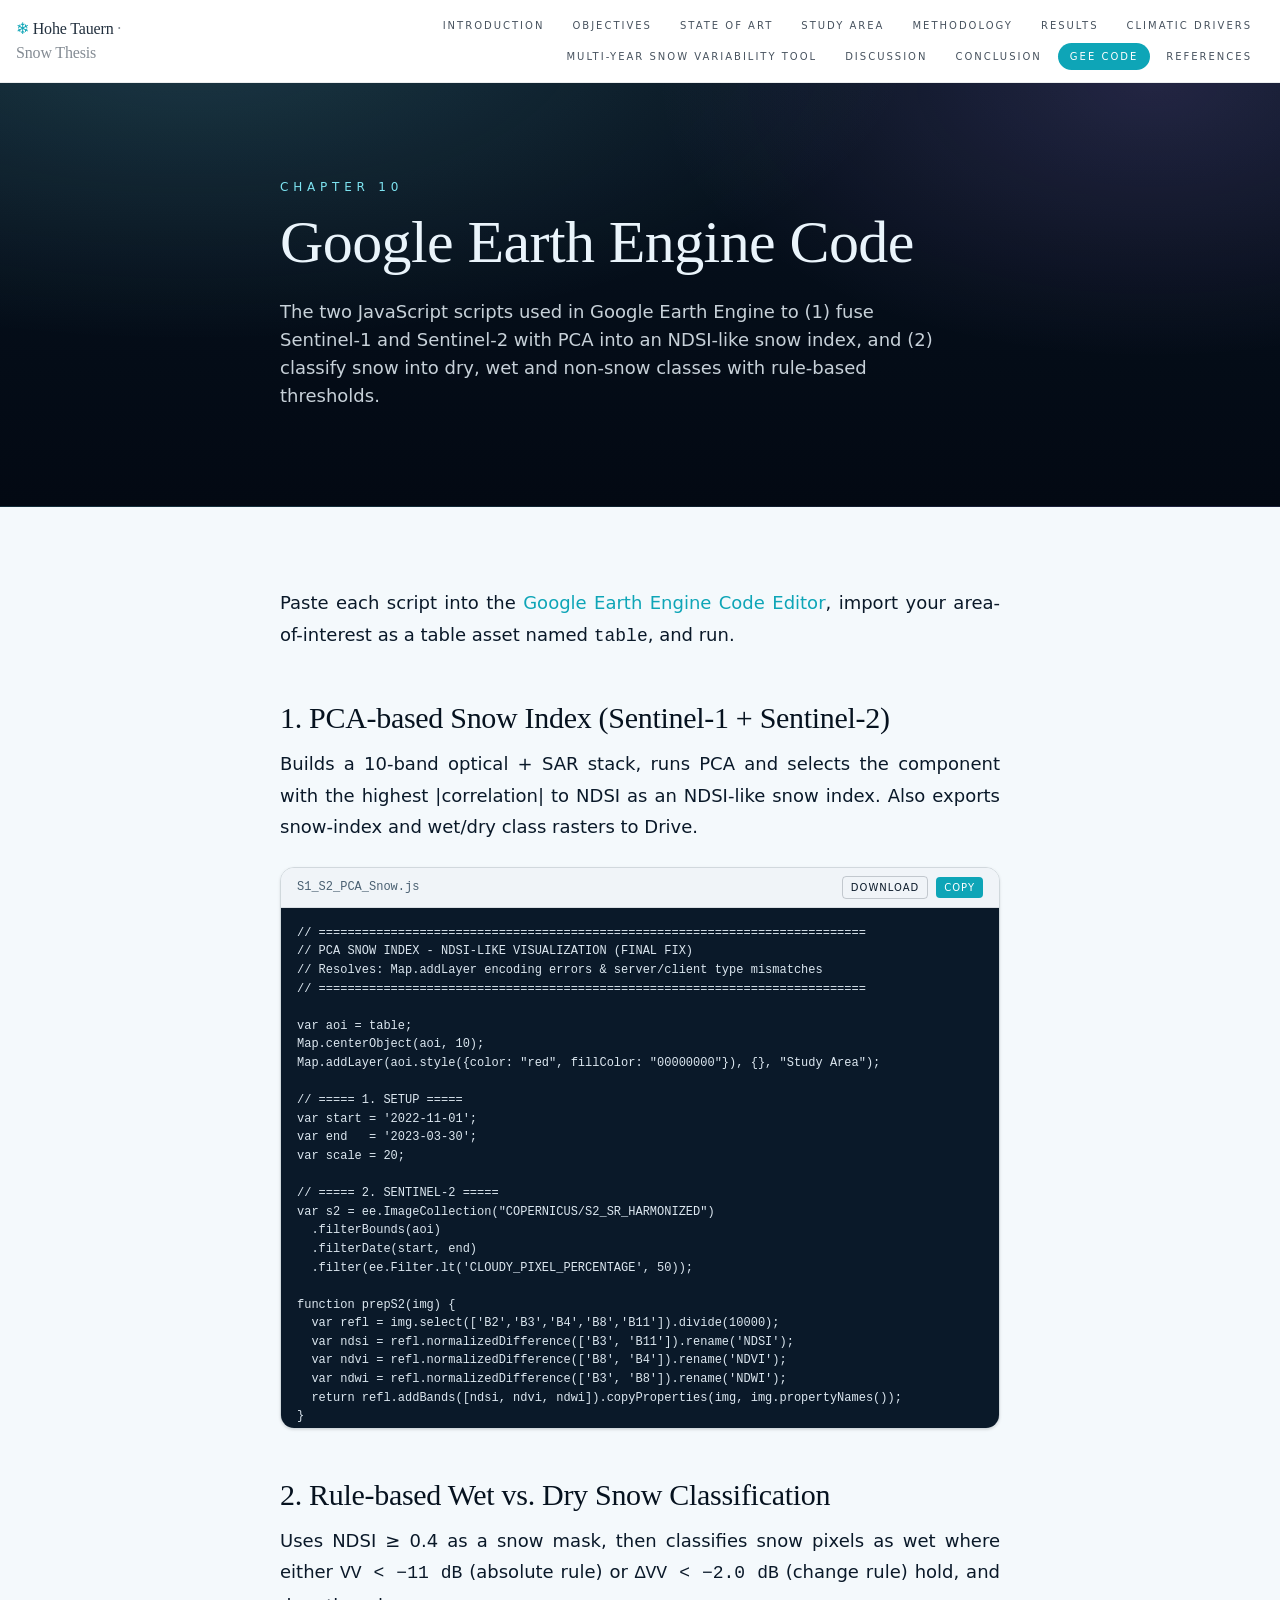
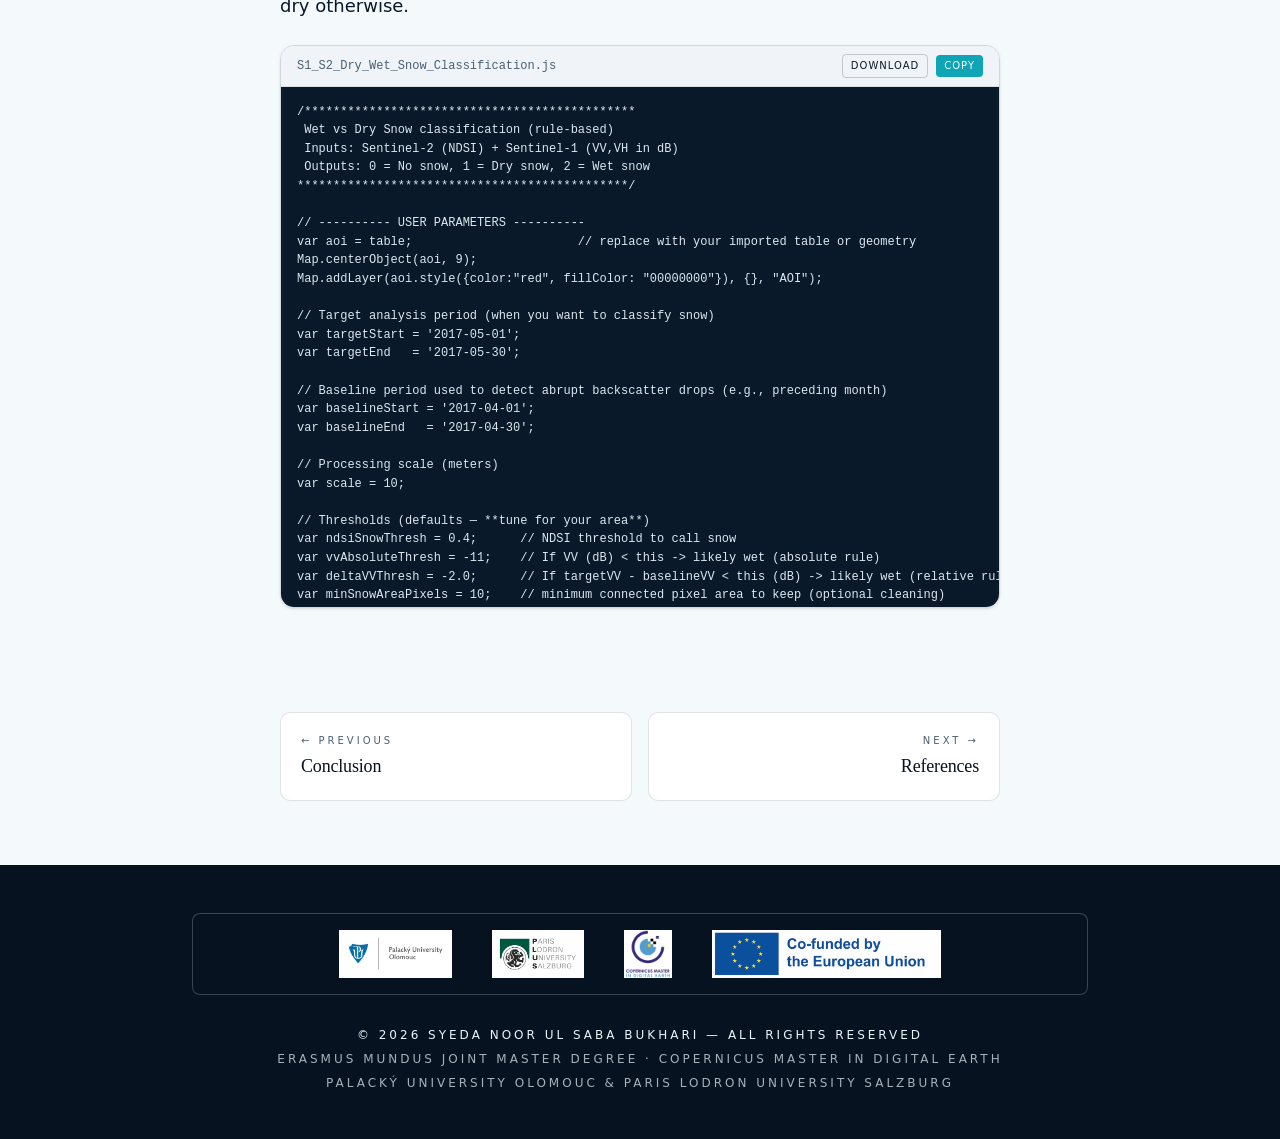
==== gee-code.html @ 17b0a9b4 "Add files via upload" ====
<!DOCTYPE html>
<html lang="en" data-tsd-source="/src/routes/__root.tsx:109:5"><head data-tsd-source="/src/routes/__root.tsx:110:7"><meta charset="utf-8"><meta name="viewport" content="width=device-width, initial-scale=1"><title>GEE Code — Hohe Tauern Snow Thesis</title><meta name="author" content="Syeda Noor ul Saba Bukhari"><meta property="og:type" content="website"><meta name="twitter:card" content="summary_large_image"><meta name="twitter:site" content="@Lovable"><meta name="description" content="Google Earth Engine JavaScript source code: PCA snow index and rule-based wet/dry snow classification."><meta property="og:title" content="GEE Code — Hohe Tauern Snow Thesis"><meta property="og:description" content="Reproducible GEE scripts for multi-sensor snow analysis."><link rel="icon" href="pics/favicon.ico" type="image/x-icon"><link rel="preconnect" href="https://fonts.googleapis.com"><link rel="preconnect" href="https://fonts.gstatic.com" crossorigin="anonymous"><link rel="stylesheet" href="css/styles.css"></head><body data-tsd-source="/src/routes/__root.tsx:113:7"><div aria-hidden="true" style="position:fixed;top:0;left:0;height:3px;width:0%;background:linear-gradient(90deg, var(--color-thesis-accent-glow), var(--color-thesis-accent), var(--color-thesis-aurora));z-index:60;box-shadow:0 0 12px rgba(125,227,240,0.6);transition:width 80ms linear" data-tsd-source="/src/components/thesis/shared.tsx:43:5"></div><nav class="sticky top-0 z-40 border-b backdrop-blur-md" style="background-color:rgba(255,255,255,0.88);border-color:rgba(11,29,42,0.08);color:var(--color-thesis-ink)" data-tsd-source="/src/components/thesis/shared.tsx:123:5"><div class="mx-auto flex max-w-7xl items-center justify-between gap-4 px-4 py-3" data-tsd-source="/src/components/thesis/shared.tsx:131:7"><a data-tsd-source="/src/components/thesis/shared.tsx:132:9" href="index.html" class="font-display text-base tracking-tight"><span style="color:var(--color-thesis-accent)" data-tsd-source="/src/components/thesis/shared.tsx:133:11">❄</span> <span class="opacity-90" data-tsd-source="/src/components/thesis/shared.tsx:134:11">Hohe Tauern</span><span class="opacity-50" data-tsd-source="/src/components/thesis/shared.tsx:135:11"> · Snow Thesis</span></a><div class="hidden flex-wrap justify-end gap-1 lg:flex" data-tsd-source="/src/components/thesis/shared.tsx:137:9"><a data-tsd-source="/src/components/thesis/shared.tsx:139:13" href="introduction.html" style="opacity:0.75" class="rounded-full px-3 py-1.5 text-[10px] uppercase tracking-[0.2em] transition-opacity hover:opacity-100">Introduction</a><a data-tsd-source="/src/components/thesis/shared.tsx:139:13" href="objectives.html" style="opacity:0.75" class="rounded-full px-3 py-1.5 text-[10px] uppercase tracking-[0.2em] transition-opacity hover:opacity-100">Objectives</a><a data-tsd-source="/src/components/thesis/shared.tsx:139:13" href="state-of-art.html" style="opacity:0.75" class="rounded-full px-3 py-1.5 text-[10px] uppercase tracking-[0.2em] transition-opacity hover:opacity-100">State of Art</a><a data-tsd-source="/src/components/thesis/shared.tsx:139:13" href="study-area.html" style="opacity:0.75" class="rounded-full px-3 py-1.5 text-[10px] uppercase tracking-[0.2em] transition-opacity hover:opacity-100">Study Area</a><a data-tsd-source="/src/components/thesis/shared.tsx:139:13" href="methodology.html" style="opacity:0.75" class="rounded-full px-3 py-1.5 text-[10px] uppercase tracking-[0.2em] transition-opacity hover:opacity-100">Methodology</a><a data-tsd-source="/src/components/thesis/shared.tsx:139:13" href="results.html" style="opacity:0.75" class="rounded-full px-3 py-1.5 text-[10px] uppercase tracking-[0.2em] transition-opacity hover:opacity-100">Results</a><a data-tsd-source="/src/components/thesis/shared.tsx:139:13" href="climate-drivers.html" style="opacity:0.75" class="rounded-full px-3 py-1.5 text-[10px] uppercase tracking-[0.2em] transition-opacity hover:opacity-100">Climatic Drivers</a><a data-tsd-source="/src/components/thesis/shared.tsx:139:13" href="year-compare.html" style="opacity:0.75" class="rounded-full px-3 py-1.5 text-[10px] uppercase tracking-[0.2em] transition-opacity hover:opacity-100">Multi-Year Snow Variability Tool</a><a data-tsd-source="/src/components/thesis/shared.tsx:139:13" href="discussion.html" style="opacity:0.75" class="rounded-full px-3 py-1.5 text-[10px] uppercase tracking-[0.2em] transition-opacity hover:opacity-100">Discussion</a><a data-tsd-source="/src/components/thesis/shared.tsx:139:13" href="conclusion.html" style="opacity:0.75" class="rounded-full px-3 py-1.5 text-[10px] uppercase tracking-[0.2em] transition-opacity hover:opacity-100">Conclusion</a><a data-tsd-source="/src/components/thesis/shared.tsx:139:13" style="opacity:1;background-color:var(--color-thesis-accent);color:#fff" href="gee-code.html" class="rounded-full px-3 py-1.5 text-[10px] uppercase tracking-[0.2em] transition-opacity hover:opacity-100" data-status="active" aria-current="page">GEE Code</a><a data-tsd-source="/src/components/thesis/shared.tsx:139:13" href="references.html" style="opacity:0.75" class="rounded-full px-3 py-1.5 text-[10px] uppercase tracking-[0.2em] transition-opacity hover:opacity-100">References</a></div><details class="relative lg:hidden" data-tsd-source="/src/components/thesis/shared.tsx:156:9"><summary class="cursor-pointer list-none rounded-md border px-3 py-1.5 text-[10px] uppercase tracking-[0.2em]" style="border-color:currentColor" data-tsd-source="/src/components/thesis/shared.tsx:157:11">Menu</summary><div class="absolute right-0 top-full z-50 mt-2 flex w-56 flex-col rounded-md border bg-white p-2 shadow-xl" style="color:var(--color-thesis-ink);border-color:rgba(11,29,42,0.1)" data-tsd-source="/src/components/thesis/shared.tsx:160:11"><a data-tsd-source="/src/components/thesis/shared.tsx:165:15" href="introduction.html" class="rounded px-3 py-1.5 text-xs uppercase tracking-[0.2em] hover:bg-slate-100">Introduction</a><a data-tsd-source="/src/components/thesis/shared.tsx:165:15" href="objectives.html" class="rounded px-3 py-1.5 text-xs uppercase tracking-[0.2em] hover:bg-slate-100">Objectives</a><a data-tsd-source="/src/components/thesis/shared.tsx:165:15" href="state-of-art.html" class="rounded px-3 py-1.5 text-xs uppercase tracking-[0.2em] hover:bg-slate-100">State of Art</a><a data-tsd-source="/src/components/thesis/shared.tsx:165:15" href="study-area.html" class="rounded px-3 py-1.5 text-xs uppercase tracking-[0.2em] hover:bg-slate-100">Study Area</a><a data-tsd-source="/src/components/thesis/shared.tsx:165:15" href="methodology.html" class="rounded px-3 py-1.5 text-xs uppercase tracking-[0.2em] hover:bg-slate-100">Methodology</a><a data-tsd-source="/src/components/thesis/shared.tsx:165:15" href="results.html" class="rounded px-3 py-1.5 text-xs uppercase tracking-[0.2em] hover:bg-slate-100">Results</a><a data-tsd-source="/src/components/thesis/shared.tsx:165:15" href="climate-drivers.html" class="rounded px-3 py-1.5 text-xs uppercase tracking-[0.2em] hover:bg-slate-100">Climatic Drivers</a><a data-tsd-source="/src/components/thesis/shared.tsx:165:15" href="year-compare.html" class="rounded px-3 py-1.5 text-xs uppercase tracking-[0.2em] hover:bg-slate-100">Multi-Year Snow Variability Tool</a><a data-tsd-source="/src/components/thesis/shared.tsx:165:15" href="discussion.html" class="rounded px-3 py-1.5 text-xs uppercase tracking-[0.2em] hover:bg-slate-100">Discussion</a><a data-tsd-source="/src/components/thesis/shared.tsx:165:15" href="conclusion.html" class="rounded px-3 py-1.5 text-xs uppercase tracking-[0.2em] hover:bg-slate-100">Conclusion</a><a data-tsd-source="/src/components/thesis/shared.tsx:165:15" class="rounded px-3 py-1.5 text-xs uppercase tracking-[0.2em] hover:bg-slate-100 active" href="gee-code.html" data-status="active" aria-current="page">GEE Code</a><a data-tsd-source="/src/components/thesis/shared.tsx:165:15" href="references.html" class="rounded px-3 py-1.5 text-xs uppercase tracking-[0.2em] hover:bg-slate-100">References</a></div></details></div></nav><!--$--><div style="background-color:var(--color-thesis-light);color:var(--color-thesis-ink)" data-tsd-source="/src/components/thesis/shared.tsx:188:5"><header class="thesis-aurora border-b" style="border-color:rgba(11,29,42,0.08);color:var(--color-thesis-ice)" data-tsd-source="/src/components/thesis/shared.tsx:189:7"><div aria-hidden="true" class="thesis-snow" data-tsd-source="/src/components/thesis/shared.tsx:99:5"><span class="thesis-snow-flake" style="left:0%;animation-delay:0s;animation-duration:9s;font-size:8px;opacity:0.35" data-tsd-source="/src/components/thesis/shared.tsx:101:9">❄</span><span class="thesis-snow-flake" style="left:4.17%;animation-delay:-1.6s;animation-duration:10s;font-size:11px;opacity:0.5" data-tsd-source="/src/components/thesis/shared.tsx:101:9">❄</span><span class="thesis-snow-flake" style="left:8.34%;animation-delay:-3.2s;animation-duration:11s;font-size:14px;opacity:0.6499999999999999" data-tsd-source="/src/components/thesis/shared.tsx:101:9">❄</span><span class="thesis-snow-flake" style="left:12.51%;animation-delay:-4.800000000000001s;animation-duration:12s;font-size:17px;opacity:0.7999999999999999" data-tsd-source="/src/components/thesis/shared.tsx:101:9">❄</span><span class="thesis-snow-flake" style="left:16.68%;animation-delay:-6.4s;animation-duration:13s;font-size:20px;opacity:0.35" data-tsd-source="/src/components/thesis/shared.tsx:101:9">❄</span><span class="thesis-snow-flake" style="left:20.85%;animation-delay:-8s;animation-duration:14s;font-size:8px;opacity:0.5" data-tsd-source="/src/components/thesis/shared.tsx:101:9">❄</span><span class="thesis-snow-flake" style="left:25.02%;animation-delay:-9.600000000000001s;animation-duration:9s;font-size:11px;opacity:0.6499999999999999" data-tsd-source="/src/components/thesis/shared.tsx:101:9">❄</span><span class="thesis-snow-flake" style="left:29.189999999999998%;animation-delay:-11.200000000000001s;animation-duration:10s;font-size:14px;opacity:0.7999999999999999" data-tsd-source="/src/components/thesis/shared.tsx:101:9">❄</span><span class="thesis-snow-flake" style="left:33.36%;animation-delay:0s;animation-duration:11s;font-size:17px;opacity:0.35" data-tsd-source="/src/components/thesis/shared.tsx:101:9">❄</span><span class="thesis-snow-flake" style="left:37.53%;animation-delay:-1.6s;animation-duration:12s;font-size:20px;opacity:0.5" data-tsd-source="/src/components/thesis/shared.tsx:101:9">❄</span><span class="thesis-snow-flake" style="left:41.7%;animation-delay:-3.2s;animation-duration:13s;font-size:8px;opacity:0.6499999999999999" data-tsd-source="/src/components/thesis/shared.tsx:101:9">❄</span><span class="thesis-snow-flake" style="left:45.87%;animation-delay:-4.800000000000001s;animation-duration:14s;font-size:11px;opacity:0.7999999999999999" data-tsd-source="/src/components/thesis/shared.tsx:101:9">❄</span><span class="thesis-snow-flake" style="left:50.04%;animation-delay:-6.4s;animation-duration:9s;font-size:14px;opacity:0.35" data-tsd-source="/src/components/thesis/shared.tsx:101:9">❄</span><span class="thesis-snow-flake" style="left:54.21%;animation-delay:-8s;animation-duration:10s;font-size:17px;opacity:0.5" data-tsd-source="/src/components/thesis/shared.tsx:101:9">❄</span><span class="thesis-snow-flake" style="left:58.379999999999995%;animation-delay:-9.600000000000001s;animation-duration:11s;font-size:20px;opacity:0.6499999999999999" data-tsd-source="/src/components/thesis/shared.tsx:101:9">❄</span><span class="thesis-snow-flake" style="left:62.55%;animation-delay:-11.200000000000001s;animation-duration:12s;font-size:8px;opacity:0.7999999999999999" data-tsd-source="/src/components/thesis/shared.tsx:101:9">❄</span><span class="thesis-snow-flake" style="left:66.72%;animation-delay:0s;animation-duration:13s;font-size:11px;opacity:0.35" data-tsd-source="/src/components/thesis/shared.tsx:101:9">❄</span><span class="thesis-snow-flake" style="left:70.89%;animation-delay:-1.6s;animation-duration:14s;font-size:14px;opacity:0.5" data-tsd-source="/src/components/thesis/shared.tsx:101:9">❄</span><span class="thesis-snow-flake" style="left:75.06%;animation-delay:-3.2s;animation-duration:9s;font-size:17px;opacity:0.6499999999999999" data-tsd-source="/src/components/thesis/shared.tsx:101:9">❄</span><span class="thesis-snow-flake" style="left:79.23%;animation-delay:-4.800000000000001s;animation-duration:10s;font-size:20px;opacity:0.7999999999999999" data-tsd-source="/src/components/thesis/shared.tsx:101:9">❄</span><span class="thesis-snow-flake" style="left:83.4%;animation-delay:-6.4s;animation-duration:11s;font-size:8px;opacity:0.35" data-tsd-source="/src/components/thesis/shared.tsx:101:9">❄</span><span class="thesis-snow-flake" style="left:87.57%;animation-delay:-8s;animation-duration:12s;font-size:11px;opacity:0.5" data-tsd-source="/src/components/thesis/shared.tsx:101:9">❄</span><span class="thesis-snow-flake" style="left:91.74%;animation-delay:-9.600000000000001s;animation-duration:13s;font-size:14px;opacity:0.6499999999999999" data-tsd-source="/src/components/thesis/shared.tsx:101:9">❄</span><span class="thesis-snow-flake" style="left:95.91%;animation-delay:-11.200000000000001s;animation-duration:14s;font-size:17px;opacity:0.7999999999999999" data-tsd-source="/src/components/thesis/shared.tsx:101:9">❄</span></div><div class="mx-auto max-w-3xl px-6 py-16 md:py-24" data-tsd-source="/src/components/thesis/shared.tsx:194:9"><p class="text-xs uppercase tracking-[0.4em]" style="color:var(--color-thesis-accent-glow)" data-tsd-source="/src/components/thesis/shared.tsx:196:13">Chapter <!-- -->10</p><h1 class="font-display mt-4 text-4xl leading-[1.05] md:text-6xl" data-tsd-source="/src/components/thesis/shared.tsx:204:11">Google Earth Engine Code</h1><p class="mt-6 max-w-2xl text-base opacity-85 md:text-lg" data-tsd-source="/src/components/thesis/shared.tsx:206:13">The two JavaScript scripts used in Google Earth Engine to (1) fuse Sentinel-1 and Sentinel-2 with PCA into an NDSI-like snow index, and (2) classify snow into dry, wet and non-snow classes with rule-based thresholds.</p></div></header><article class="mx-auto max-w-3xl px-6 py-16 md:py-20" data-tsd-source="/src/components/thesis/shared.tsx:210:7"><div class="thesis-prose space-y-5 text-base leading-[1.75] md:text-lg" data-tsd-source="/src/components/thesis/shared.tsx:211:9"><p data-tsd-source="/src/routes/gee-code.tsx:70:7">Paste each script into the<!-- --> <a href="https://code.earthengine.google.com/" target="_blank" rel="noreferrer" style="color:var(--color-thesis-accent)" data-tsd-source="/src/routes/gee-code.tsx:72:9">Google Earth Engine Code Editor</a>, import your area-of-interest as a table asset named <code data-tsd-source="/src/routes/gee-code.tsx:75:63">table</code>, and run.</p><h2 class="font-display mt-12 mb-3 text-2xl md:text-3xl" style="color:var(--color-thesis-bg)" data-tsd-source="/src/components/thesis/shared.tsx:221:5">1. PCA-based Snow Index (Sentinel-1 + Sentinel-2)</h2><p data-tsd-source="/src/routes/gee-code.tsx:79:7">Builds a 10-band optical + SAR stack, runs PCA and selects the component with the highest |correlation| to NDSI as an NDSI-like snow index. Also exports snow-index and wet/dry class rasters to Drive.</p><div class="my-6 overflow-hidden rounded-xl border shadow-sm" style="border-color:rgba(11,29,42,0.15)" data-tsd-source="/src/routes/gee-code.tsx:29:5"><div class="flex items-center justify-between border-b px-4 py-2 text-xs" style="border-color:rgba(11,29,42,0.1);background-color:#f0f4f8" data-tsd-source="/src/routes/gee-code.tsx:30:7"><span class="font-mono" style="color:var(--color-thesis-muted)" data-tsd-source="/src/routes/gee-code.tsx:34:9">S1_S2_PCA_Snow.js</span><div class="flex items-center gap-2" data-tsd-source="/src/routes/gee-code.tsx:35:9"><a href="data:text/javascript;charset=utf-8,%2F%2F%20%3D%3D%3D%3D%3D%3D%3D%3D%3D%3D%3D%3D%3D%3D%3D%3D%3D%3D%3D%3D%3D%3D%3D%3D%3D%3D%3D%3D%3D%3D%3D%3D%3D%3D%3D%3D%3D%3D%3D%3D%3D%3D%3D%3D%3D%3D%3D%3D%3D%3D%3D%3D%3D%3D%3D%3D%3D%3D%3D%3D%3D%3D%3D%3D%3D%3D%3D%3D%3D%3D%3D%3D%3D%3D%3D%3D%0D%0A%2F%2F%20PCA%20SNOW%20INDEX%20-%20NDSI-LIKE%20VISUALIZATION%20(FINAL%20FIX)%0D%0A%2F%2F%20Resolves%3A%20Map.addLayer%20encoding%20errors%20%26%20server%2Fclient%20type%20mismatches%0D%0A%2F%2F%20%3D%3D%3D%3D%3D%3D%3D%3D%3D%3D%3D%3D%3D%3D%3D%3D%3D%3D%3D%3D%3D%3D%3D%3D%3D%3D%3D%3D%3D%3D%3D%3D%3D%3D%3D%3D%3D%3D%3D%3D%3D%3D%3D%3D%3D%3D%3D%3D%3D%3D%3D%3D%3D%3D%3D%3D%3D%3D%3D%3D%3D%3D%3D%3D%3D%3D%3D%3D%3D%3D%3D%3D%3D%3D%3D%3D%0D%0A%0D%0Avar%20aoi%20%3D%20table%3B%0D%0AMap.centerObject(aoi%2C%2010)%3B%0D%0AMap.addLayer(aoi.style(%7Bcolor%3A%20%22red%22%2C%20fillColor%3A%20%2200000000%22%7D)%2C%20%7B%7D%2C%20%22Study%20Area%22)%3B%0D%0A%0D%0A%2F%2F%20%3D%3D%3D%3D%3D%201.%20SETUP%20%3D%3D%3D%3D%3D%0D%0Avar%20start%20%3D%20'2022-11-01'%3B%0D%0Avar%20end%20%20%20%3D%20'2023-03-30'%3B%0D%0Avar%20scale%20%3D%2020%3B%0D%0A%0D%0A%2F%2F%20%3D%3D%3D%3D%3D%202.%20SENTINEL-2%20%3D%3D%3D%3D%3D%0D%0Avar%20s2%20%3D%20ee.ImageCollection(%22COPERNICUS%2FS2_SR_HARMONIZED%22)%0D%0A%20%20.filterBounds(aoi)%0D%0A%20%20.filterDate(start%2C%20end)%0D%0A%20%20.filter(ee.Filter.lt('CLOUDY_PIXEL_PERCENTAGE'%2C%2050))%3B%0D%0A%0D%0Afunction%20prepS2(img)%20%7B%0D%0A%20%20var%20refl%20%3D%20img.select(%5B'B2'%2C'B3'%2C'B4'%2C'B8'%2C'B11'%5D).divide(10000)%3B%0D%0A%20%20var%20ndsi%20%3D%20refl.normalizedDifference(%5B'B3'%2C%20'B11'%5D).rename('NDSI')%3B%0D%0A%20%20var%20ndvi%20%3D%20refl.normalizedDifference(%5B'B8'%2C%20'B4'%5D).rename('NDVI')%3B%0D%0A%20%20var%20ndwi%20%3D%20refl.normalizedDifference(%5B'B3'%2C%20'B8'%5D).rename('NDWI')%3B%0D%0A%20%20return%20refl.addBands(%5Bndsi%2C%20ndvi%2C%20ndwi%5D).copyProperties(img%2C%20img.propertyNames())%3B%0D%0A%7D%0D%0A%0D%0Avar%20s2_prep%20%3D%20s2.map(prepS2)%3B%0D%0Avar%20s2_comp%20%3D%20s2_prep.mean().clip(aoi)%3B%0D%0AMap.addLayer(s2_comp.select(%5B'B4'%2C%20'B3'%2C%20'B2'%5D)%2C%20%7Bmin%3A0%2C%20max%3A0.3%7D%2C%20%22Sentinel-2%20RGB%22)%3B%0D%0A%0D%0A%2F%2F%20%3D%3D%3D%3D%3D%203.%20SENTINEL-1%20%3D%3D%3D%3D%3D%0D%0Avar%20s1%20%3D%20ee.ImageCollection('COPERNICUS%2FS1_GRD')%0D%0A%20%20.filterBounds(aoi)%0D%0A%20%20.filterDate(start%2C%20end)%0D%0A%20%20.filter(ee.Filter.eq('instrumentMode'%2C%20'IW'))%0D%0A%20%20.select(%5B'VV'%2C'VH'%5D)%3B%0D%0A%0D%0Afunction%20toDB_safe(img)%20%7B%0D%0A%20%20var%20vv%20%3D%20img.select('VV').where(img.select('VV').lte(0)%2C%201e-6)%3B%0D%0A%20%20var%20vh%20%3D%20img.select('VH').where(img.select('VH').lte(0)%2C%201e-6)%3B%0D%0A%20%20return%20ee.Image(%5B%0D%0A%20%20%20%20vv.log10().multiply(10).rename('VV_dB')%2C%0D%0A%20%20%20%20vh.log10().multiply(10).rename('VH_dB')%0D%0A%20%20%5D).copyProperties(img%2C%20img.propertyNames())%3B%0D%0A%7D%0D%0A%0D%0Avar%20s1_db%20%3D%20s1.map(toDB_safe)%3B%0D%0Avar%20s1_comp%20%3D%20s1_db.mean().clip(aoi)%3B%0D%0A%0D%0A%2F%2F%20%3D%3D%3D%3D%3D%204.%20STACK%20BANDS%20%3D%3D%3D%3D%3D%0D%0Avar%20stack%20%3D%20s2_comp.select(%5B'B2'%2C'B3'%2C'B4'%2C'B8'%2C'B11'%2C'NDSI'%2C'NDVI'%2C'NDWI'%5D)%0D%0A%20%20.addBands(s1_comp.select(%5B'VV_dB'%2C'VH_dB'%5D))%0D%0A%20%20.clip(aoi)%3B%0D%0A%0D%0Avar%20nBands%20%3D%20stack.bandNames().length()%3B%0D%0A%0D%0A%2F%2F%20%3D%3D%3D%3D%3D%205.%20PCA%20FUNCTION%20(OFFICIAL%20GEE%20PATTERN)%20%3D%3D%3D%3D%3D%0D%0Afunction%20getPrincipalComponents(image%2C%20scale%2C%20region)%20%7B%0D%0A%20%20var%20bandNames%20%3D%20image.bandNames()%3B%0D%0A%20%20%0D%0A%20%20var%20means%20%3D%20image.reduceRegion(%7B%0D%0A%20%20%20%20reducer%3A%20ee.Reducer.mean()%2C%0D%0A%20%20%20%20geometry%3A%20region%2C%0D%0A%20%20%20%20scale%3A%20scale%2C%0D%0A%20%20%20%20maxPixels%3A%201e9%2C%0D%0A%20%20%20%20bestEffort%3A%20true%0D%0A%20%20%7D)%3B%0D%0A%20%20var%20centered%20%3D%20image.subtract(ee.Image.constant(bandNames.map(function(b)%20%7B%0D%0A%20%20%20%20return%20ee.Number(means.get(b))%3B%0D%0A%20%20%7D)).rename(bandNames))%3B%0D%0A%20%20%0D%0A%20%20var%20arrayImage%20%3D%20centered.toArray()%3B%0D%0A%20%20var%20arrayImage2D%20%3D%20arrayImage.toArray(1)%3B%0D%0A%20%20%0D%0A%20%20var%20covar%20%3D%20arrayImage.reduceRegion(%7B%0D%0A%20%20%20%20reducer%3A%20ee.Reducer.centeredCovariance()%2C%0D%0A%20%20%20%20geometry%3A%20region%2C%0D%0A%20%20%20%20scale%3A%20scale%2C%0D%0A%20%20%20%20maxPixels%3A%201e9%2C%0D%0A%20%20%20%20bestEffort%3A%20true%0D%0A%20%20%7D)%3B%0D%0A%20%20var%20covarArray%20%3D%20ee.Array(covar.get('array'))%3B%0D%0A%20%20var%20eigens%20%3D%20covarArray.eigen()%3B%0D%0A%20%20var%20eigenVectors%20%3D%20eigens.slice(1%2C%201)%3B%0D%0A%20%20%0D%0A%20%20%2F%2F%20%5Bbands%20%C3%97%20components%5D%20*%20%5Bbands%20%C3%97%201%5D%20%3D%20%5Bcomponents%20%C3%97%201%5D%0D%0A%20%20return%20%7B%0D%0A%20%20%20%20pcImage%3A%20ee.Image(eigenVectors)%0D%0A%20%20%20%20%20%20.matrixMultiply(arrayImage2D)%0D%0A%20%20%20%20%20%20.arrayProject(%5B0%5D)%0D%0A%20%20%20%20%20%20.arrayFlatten(%5Bee.List.sequence(1%2C%20nBands).map(function(i)%20%7B%0D%0A%20%20%20%20%20%20%20%20return%20ee.String('pc').cat(ee.Number(i).format('%25d'))%3B%0D%0A%20%20%20%20%20%20%7D)%5D)%0D%0A%20%20%20%20%20%20.clip(region)%2C%0D%0A%20%20%20%20eigenVectors%3A%20eigenVectors%0D%0A%20%20%7D%3B%0D%0A%7D%0D%0A%0D%0A%2F%2F%20%3D%3D%3D%3D%3D%206.%20RUN%20PCA%20%3D%3D%3D%3D%3D%0D%0Avar%20pcaResult%20%3D%20getPrincipalComponents(stack%2C%20scale%2C%20aoi)%3B%0D%0Avar%20pcImage%20%3D%20pcaResult.pcImage%3B%0D%0A%0D%0A%2F%2F%20%3D%3D%3D%3D%3D%207.%20FIND%20BEST%20SNOW%20PC%20%3D%3D%3D%3D%3D%0D%0Avar%20ndsi%20%3D%20s2_comp.select('NDSI')%3B%0D%0Avar%20pcNames%20%3D%20ee.List.sequence(1%2C%20nBands).map(function(i)%20%7B%0D%0A%20%20return%20ee.String('pc').cat(ee.Number(i).format('%25d'))%3B%0D%0A%7D)%3B%0D%0A%0D%0Avar%20corrValues%20%3D%20pcNames.map(function(name)%20%7B%0D%0A%20%20var%20r%20%3D%20pcImage.select(%5Bname%5D).addBands(ndsi).reduceRegion(%7B%0D%0A%20%20%20%20reducer%3A%20ee.Reducer.pearsonsCorrelation()%2C%0D%0A%20%20%20%20geometry%3A%20aoi%2C%0D%0A%20%20%20%20scale%3A%20scale%2C%0D%0A%20%20%20%20maxPixels%3A%201e9%2C%0D%0A%20%20%20%20bestEffort%3A%20true%0D%0A%20%20%7D).get('correlation')%3B%0D%0A%20%20return%20ee.Algorithms.If(r%2C%20ee.Number(r).abs()%2C%20ee.Number(0))%3B%0D%0A%7D)%3B%0D%0A%0D%0Avar%20maxCorr%20%3D%20ee.Number(corrValues.reduce(ee.Reducer.max()))%3B%0D%0Avar%20bestIdx%20%3D%20corrValues.indexOf(maxCorr)%3B%0D%0Avar%20bestPCName%20%3D%20ee.String(pcNames.get(bestIdx))%3B%0D%0A%0D%0Aprint('%F0%9F%8E%AF%20Best%20snow-correlated%20PC%3A'%2C%20bestPCName)%3B%0D%0Aprint('%F0%9F%93%8A%20Max%20%7Ccorrelation%7C%20with%20NDSI%3A'%2C%20maxCorr.getInfo())%3B%0D%0A%0D%0A%2F%2F%20%3D%3D%3D%3D%3D%208.%20CREATE%20%26%20FLIP%20PCA%20SNOW%20INDEX%20%3D%3D%3D%3D%3D%0D%0Avar%20pcaSnowIndex%20%3D%20pcImage.select(%5BbestPCName%5D).rename('PCA_Snow_Index')%3B%0D%0A%0D%0A%2F%2F%20Get%20raw%20correlation%20as%20JS%20number%20for%20safe%20client-side%20branching%0D%0Avar%20rawCorrVal%20%3D%20ndsi.addBands(pcImage.select(%5BbestPCName%5D)).reduceRegion(%7B%0D%0A%20%20reducer%3A%20ee.Reducer.pearsonsCorrelation()%2C%0D%0A%20%20geometry%3A%20aoi%2C%0D%0A%20%20scale%3A%20scale%2C%0D%0A%20%20maxPixels%3A%201e9%2C%0D%0A%20%20bestEffort%3A%20true%0D%0A%7D).get('correlation').getInfo()%3B%0D%0A%0D%0A%2F%2F%20FIX%3A%20Use%20client-side%20if%2Felse%20to%20avoid%20ee.Algorithms.If%20encoding%20issues%0D%0Aif%20(rawCorrVal%20%3C%200)%20%7B%0D%0A%20%20pcaSnowIndex%20%3D%20pcaSnowIndex.multiply(-1).rename('PCA_Snow_Index')%3B%0D%0A%7D%0D%0A%0D%0A%2F%2F%20%3D%3D%3D%3D%3D%209.%20AUTO-VISUALIZATION%20(CLIENT-SIDE%20NUMBERS)%20%3D%3D%3D%3D%3D%0D%0Avar%20stats%20%3D%20pcaSnowIndex.reduceRegion(%7B%0D%0A%20%20reducer%3A%20ee.Reducer.percentile(%5B1%2C%2099%5D)%2C%0D%0A%20%20geometry%3A%20aoi%2C%0D%0A%20%20scale%3A%20scale%2C%0D%0A%20%20maxPixels%3A%201e9%2C%0D%0A%20%20bestEffort%3A%20true%0D%0A%7D)%3B%0D%0A%0D%0A%2F%2F%20CRITICAL%3A%20Convert%20ee.Number%20to%20JS%20numbers%20for%20Map.addLayer%0D%0Avar%20p1%20%3D%20ee.Number(stats.get('PCA_Snow_Index_p1')).getInfo()%20%7C%7C%20-1%3B%0D%0Avar%20p99%20%3D%20ee.Number(stats.get('PCA_Snow_Index_p99')).getInfo()%20%7C%7C%201%3B%0D%0A%0D%0Avar%20snowVis%20%3D%20%7B%0D%0A%20%20min%3A%20p1%2C%0D%0A%20%20max%3A%20p99%2C%0D%0A%20%20palette%3A%20%5B'brown'%2C%20'orange'%2C%20'yellow'%2C%20'white'%2C%20'cyan'%2C%20'blue'%5D%0D%0A%7D%3B%0D%0A%0D%0A%2F%2F%20%3D%3D%3D%3D%3D%2010.%20DISPLAY%20%3D%3D%3D%3D%3D%0D%0AMap.addLayer(pcaSnowIndex%2C%20snowVis%2C%20'%F0%9F%8C%A8%EF%B8%8F%20PCA%20Snow%20Index%20(NDSI-like)')%3B%0D%0A%0D%0AMap.addLayer(ndsi%2C%20%7Bmin%3A%20-0.2%2C%20max%3A%201.0%2C%20palette%3A%20%5B'brown'%2C%20'white'%2C%20'blue'%5D%7D%2C%20'%F0%9F%94%8D%20Traditional%20NDSI')%3B%0D%0A%0D%0A%2F%2F%20Binary%20mask%0D%0Avar%20meanStd%20%3D%20pcaSnowIndex.reduceRegion(%7B%0D%0A%20%20reducer%3A%20ee.Reducer.mean().combine(ee.Reducer.stdDev()%2C%20null%2C%20true)%2C%0D%0A%20%20geometry%3A%20aoi%2C%0D%0A%20%20scale%3A%20scale%2C%0D%0A%20%20maxPixels%3A%201e9%2C%0D%0A%20%20bestEffort%3A%20true%0D%0A%7D)%3B%0D%0Avar%20threshold%20%3D%20ee.Number(meanStd.get('PCA_Snow_Index_mean'))%0D%0A%20%20.add(ee.Number(meanStd.get('PCA_Snow_Index_stdDev')).multiply(0.5))%3B%0D%0Avar%20snowMask%20%3D%20pcaSnowIndex.gt(threshold)%3B%0D%0AMap.addLayer(snowMask.updateMask(snowMask)%2C%20%7Bpalette%3A%20'blue'%7D%2C%20'%E2%9D%84%EF%B8%8F%20Snow%20Cover')%3B%0D%0A%0D%0A%2F%2F%20%3D%3D%3D%3D%3D%2011.%20WET%2FDRY%20CLASSIFICATION%20%3D%3D%3D%3D%3D%0D%0Avar%20wetIndicators%20%3D%20ee.Image.cat(%5B%0D%0A%20%20s2_comp.select('NDWI').gt(0.05)%2C%0D%0A%20%20s1_comp.select('VV_dB').lt(-10)%2C%0D%0A%20%20s1_comp.select('VH_dB').divide(s1_comp.select('VV_dB').add(0.001)).gt(0.4)%0D%0A%5D).reduce(ee.Reducer.sum())%3B%0D%0A%0D%0Avar%20snowClass%20%3D%20ee.Image(1)%0D%0A%20%20.where(snowMask.and(wetIndicators.gte(2))%2C%202)%0D%0A%20%20.where(snowMask.not()%2C%200)%0D%0A%20%20.rename('Snow_Class')%3B%0D%0A%0D%0AMap.addLayer(snowClass%2C%20%7Bmin%3A0%2C%20max%3A2%2C%20palette%3A%5B'gray'%2C'white'%2C'cyan'%5D%7D%2C%20'%F0%9F%8C%A7%EF%B8%8F%20Wet%2FDry%20Snow')%3B%0D%0A%0D%0A%2F%2F%20%3D%3D%3D%3D%3D%2012.%20EXPORT%20%3D%3D%3D%3D%3D%0D%0AExport.image.toDrive(%7B%0D%0A%20%20image%3A%20pcaSnowIndex%2C%0D%0A%20%20description%3A%20'PCA_Snow_Index_'%20%2B%20start.replace(%2F-%2Fg%2C%20'')%2C%0D%0A%20%20folder%3A%20%22Hohe-Tauren%20Snow%20Study%22%2C%0D%0A%20%20region%3A%20aoi%2C%0D%0A%20%20scale%3A%2010%2C%0D%0A%20%20crs%3A%20%22EPSG%3A4326%22%2C%0D%0A%20%20maxPixels%3A%201e13%2C%0D%0A%20%20fileFormat%3A%20'GeoTIFF'%0D%0A%7D)%3B%0D%0A%0D%0AExport.image.toDrive(%7B%0D%0A%20%20image%3A%20snowClass%2C%0D%0A%20%20description%3A%20'Snow_Class_'%20%2B%20start.replace(%2F-%2Fg%2C%20'')%2C%0D%0A%20%20folder%3A%20%22Hohe-Tauren%20Snow%20Study%22%2C%0D%0A%20%20region%3A%20aoi%2C%0D%0A%20%20scale%3A%2010%2C%0D%0A%20%20crs%3A%20%22EPSG%3A4326%22%2C%0D%0A%20%20maxPixels%3A%201e13%2C%0D%0A%20%20fileFormat%3A%20'GeoTIFF'%0D%0A%7D)%3B%0D%0A%0D%0A%2F%2F%20%3D%3D%3D%3D%3D%2013.%20LEGEND%20%3D%3D%3D%3D%3D%0D%0Avar%20legend%20%3D%20ui.Panel(%7Bstyle%3A%20%7Bposition%3A%20'bottom-left'%2C%20padding%3A%20'8px%2015px'%7D%7D)%3B%0D%0Alegend.add(ui.Label('%F0%9F%8C%A8%EF%B8%8F%20PCA%20Snow%20Index'%2C%20%7BfontWeight%3A%20'bold'%7D))%3B%0D%0Alegend.add(ui.Thumbnail(%7B%0D%0A%20%20image%3A%20ee.Image.pixelLonLat().select(0)%2C%0D%0A%20%20params%3A%20%7B%0D%0A%20%20%20%20bbox%3A%20%5B0%2C0%2C1%2C0.1%5D%2C%20dimensions%3A%20'200x30'%2C%20format%3A%20'png'%2C%20%0D%0A%20%20%20%20min%3A%20p1%2C%20max%3A%20p99%2C%20palette%3A%20snowVis.palette%0D%0A%20%20%7D%2C%0D%0A%20%20style%3A%20%7Bstretch%3A%20'horizontal'%7D%0D%0A%7D))%3B%0D%0AMap.add(legend)%3B" download="S1_S2_PCA_Snow.js" class="rounded border px-2 py-1 text-[10px] uppercase tracking-widest hover:bg-white" style="border-color:rgba(11,29,42,0.2)" data-tsd-source="/src/routes/gee-code.tsx:36:11">Download</a><button class="rounded px-2 py-1 text-[10px] uppercase tracking-widest text-white" style="background-color:var(--color-thesis-accent)" data-tsd-source="/src/routes/gee-code.tsx:44:11">Copy</button></div></div><pre class="max-h-[520px] overflow-auto p-4 text-[12px] leading-[1.55]" style="background-color:#0a1929;color:#dce7f0" data-tsd-source="/src/routes/gee-code.tsx:53:7"><code class="font-mono" data-tsd-source="/src/routes/gee-code.tsx:57:9">// ============================================================================
// PCA SNOW INDEX - NDSI-LIKE VISUALIZATION (FINAL FIX)
// Resolves: Map.addLayer encoding errors &amp; server/client type mismatches
// ============================================================================

var aoi = table;
Map.centerObject(aoi, 10);
Map.addLayer(aoi.style({color: "red", fillColor: "00000000"}), {}, "Study Area");

// ===== 1. SETUP =====
var start = '2022-11-01';
var end   = '2023-03-30';
var scale = 20;

// ===== 2. SENTINEL-2 =====
var s2 = ee.ImageCollection("COPERNICUS/S2_SR_HARMONIZED")
  .filterBounds(aoi)
  .filterDate(start, end)
  .filter(ee.Filter.lt('CLOUDY_PIXEL_PERCENTAGE', 50));

function prepS2(img) {
  var refl = img.select(['B2','B3','B4','B8','B11']).divide(10000);
  var ndsi = refl.normalizedDifference(['B3', 'B11']).rename('NDSI');
  var ndvi = refl.normalizedDifference(['B8', 'B4']).rename('NDVI');
  var ndwi = refl.normalizedDifference(['B3', 'B8']).rename('NDWI');
  return refl.addBands([ndsi, ndvi, ndwi]).copyProperties(img, img.propertyNames());
}

var s2_prep = s2.map(prepS2);
var s2_comp = s2_prep.mean().clip(aoi);
Map.addLayer(s2_comp.select(['B4', 'B3', 'B2']), {min:0, max:0.3}, "Sentinel-2 RGB");

// ===== 3. SENTINEL-1 =====
var s1 = ee.ImageCollection('COPERNICUS/S1_GRD')
  .filterBounds(aoi)
  .filterDate(start, end)
  .filter(ee.Filter.eq('instrumentMode', 'IW'))
  .select(['VV','VH']);

function toDB_safe(img) {
  var vv = img.select('VV').where(img.select('VV').lte(0), 1e-6);
  var vh = img.select('VH').where(img.select('VH').lte(0), 1e-6);
  return ee.Image([
    vv.log10().multiply(10).rename('VV_dB'),
    vh.log10().multiply(10).rename('VH_dB')
  ]).copyProperties(img, img.propertyNames());
}

var s1_db = s1.map(toDB_safe);
var s1_comp = s1_db.mean().clip(aoi);

// ===== 4. STACK BANDS =====
var stack = s2_comp.select(['B2','B3','B4','B8','B11','NDSI','NDVI','NDWI'])
  .addBands(s1_comp.select(['VV_dB','VH_dB']))
  .clip(aoi);

var nBands = stack.bandNames().length();

// ===== 5. PCA FUNCTION (OFFICIAL GEE PATTERN) =====
function getPrincipalComponents(image, scale, region) {
  var bandNames = image.bandNames();
  
  var means = image.reduceRegion({
    reducer: ee.Reducer.mean(),
    geometry: region,
    scale: scale,
    maxPixels: 1e9,
    bestEffort: true
  });
  var centered = image.subtract(ee.Image.constant(bandNames.map(function(b) {
    return ee.Number(means.get(b));
  })).rename(bandNames));
  
  var arrayImage = centered.toArray();
  var arrayImage2D = arrayImage.toArray(1);
  
  var covar = arrayImage.reduceRegion({
    reducer: ee.Reducer.centeredCovariance(),
    geometry: region,
    scale: scale,
    maxPixels: 1e9,
    bestEffort: true
  });
  var covarArray = ee.Array(covar.get('array'));
  var eigens = covarArray.eigen();
  var eigenVectors = eigens.slice(1, 1);
  
  // [bands × components] * [bands × 1] = [components × 1]
  return {
    pcImage: ee.Image(eigenVectors)
      .matrixMultiply(arrayImage2D)
      .arrayProject([0])
      .arrayFlatten([ee.List.sequence(1, nBands).map(function(i) {
        return ee.String('pc').cat(ee.Number(i).format('%d'));
      })])
      .clip(region),
    eigenVectors: eigenVectors
  };
}

// ===== 6. RUN PCA =====
var pcaResult = getPrincipalComponents(stack, scale, aoi);
var pcImage = pcaResult.pcImage;

// ===== 7. FIND BEST SNOW PC =====
var ndsi = s2_comp.select('NDSI');
var pcNames = ee.List.sequence(1, nBands).map(function(i) {
  return ee.String('pc').cat(ee.Number(i).format('%d'));
});

var corrValues = pcNames.map(function(name) {
  var r = pcImage.select([name]).addBands(ndsi).reduceRegion({
    reducer: ee.Reducer.pearsonsCorrelation(),
    geometry: aoi,
    scale: scale,
    maxPixels: 1e9,
    bestEffort: true
  }).get('correlation');
  return ee.Algorithms.If(r, ee.Number(r).abs(), ee.Number(0));
});

var maxCorr = ee.Number(corrValues.reduce(ee.Reducer.max()));
var bestIdx = corrValues.indexOf(maxCorr);
var bestPCName = ee.String(pcNames.get(bestIdx));

print('🎯 Best snow-correlated PC:', bestPCName);
print('📊 Max |correlation| with NDSI:', maxCorr.getInfo());

// ===== 8. CREATE &amp; FLIP PCA SNOW INDEX =====
var pcaSnowIndex = pcImage.select([bestPCName]).rename('PCA_Snow_Index');

// Get raw correlation as JS number for safe client-side branching
var rawCorrVal = ndsi.addBands(pcImage.select([bestPCName])).reduceRegion({
  reducer: ee.Reducer.pearsonsCorrelation(),
  geometry: aoi,
  scale: scale,
  maxPixels: 1e9,
  bestEffort: true
}).get('correlation').getInfo();

// FIX: Use client-side if/else to avoid ee.Algorithms.If encoding issues
if (rawCorrVal &lt; 0) {
  pcaSnowIndex = pcaSnowIndex.multiply(-1).rename('PCA_Snow_Index');
}

// ===== 9. AUTO-VISUALIZATION (CLIENT-SIDE NUMBERS) =====
var stats = pcaSnowIndex.reduceRegion({
  reducer: ee.Reducer.percentile([1, 99]),
  geometry: aoi,
  scale: scale,
  maxPixels: 1e9,
  bestEffort: true
});

// CRITICAL: Convert ee.Number to JS numbers for Map.addLayer
var p1 = ee.Number(stats.get('PCA_Snow_Index_p1')).getInfo() || -1;
var p99 = ee.Number(stats.get('PCA_Snow_Index_p99')).getInfo() || 1;

var snowVis = {
  min: p1,
  max: p99,
  palette: ['brown', 'orange', 'yellow', 'white', 'cyan', 'blue']
};

// ===== 10. DISPLAY =====
Map.addLayer(pcaSnowIndex, snowVis, '🌨️ PCA Snow Index (NDSI-like)');

Map.addLayer(ndsi, {min: -0.2, max: 1.0, palette: ['brown', 'white', 'blue']}, '🔍 Traditional NDSI');

// Binary mask
var meanStd = pcaSnowIndex.reduceRegion({
  reducer: ee.Reducer.mean().combine(ee.Reducer.stdDev(), null, true),
  geometry: aoi,
  scale: scale,
  maxPixels: 1e9,
  bestEffort: true
});
var threshold = ee.Number(meanStd.get('PCA_Snow_Index_mean'))
  .add(ee.Number(meanStd.get('PCA_Snow_Index_stdDev')).multiply(0.5));
var snowMask = pcaSnowIndex.gt(threshold);
Map.addLayer(snowMask.updateMask(snowMask), {palette: 'blue'}, '❄️ Snow Cover');

// ===== 11. WET/DRY CLASSIFICATION =====
var wetIndicators = ee.Image.cat([
  s2_comp.select('NDWI').gt(0.05),
  s1_comp.select('VV_dB').lt(-10),
  s1_comp.select('VH_dB').divide(s1_comp.select('VV_dB').add(0.001)).gt(0.4)
]).reduce(ee.Reducer.sum());

var snowClass = ee.Image(1)
  .where(snowMask.and(wetIndicators.gte(2)), 2)
  .where(snowMask.not(), 0)
  .rename('Snow_Class');

Map.addLayer(snowClass, {min:0, max:2, palette:['gray','white','cyan']}, '🌧️ Wet/Dry Snow');

// ===== 12. EXPORT =====
Export.image.toDrive({
  image: pcaSnowIndex,
  description: 'PCA_Snow_Index_' + start.replace(/-/g, ''),
  folder: "Hohe-Tauren Snow Study",
  region: aoi,
  scale: 10,
  crs: "EPSG:4326",
  maxPixels: 1e13,
  fileFormat: 'GeoTIFF'
});

Export.image.toDrive({
  image: snowClass,
  description: 'Snow_Class_' + start.replace(/-/g, ''),
  folder: "Hohe-Tauren Snow Study",
  region: aoi,
  scale: 10,
  crs: "EPSG:4326",
  maxPixels: 1e13,
  fileFormat: 'GeoTIFF'
});

// ===== 13. LEGEND =====
var legend = ui.Panel({style: {position: 'bottom-left', padding: '8px 15px'}});
legend.add(ui.Label('🌨️ PCA Snow Index', {fontWeight: 'bold'}));
legend.add(ui.Thumbnail({
  image: ee.Image.pixelLonLat().select(0),
  params: {
    bbox: [0,0,1,0.1], dimensions: '200x30', format: 'png', 
    min: p1, max: p99, palette: snowVis.palette
  },
  style: {stretch: 'horizontal'}
}));
Map.add(legend);</code></pre></div><h2 class="font-display mt-12 mb-3 text-2xl md:text-3xl" style="color:var(--color-thesis-bg)" data-tsd-source="/src/components/thesis/shared.tsx:221:5">2. Rule-based Wet vs. Dry Snow Classification</h2><p data-tsd-source="/src/routes/gee-code.tsx:83:7">Uses NDSI ≥ 0.4 as a snow mask, then classifies snow pixels as wet where either <code data-tsd-source="/src/routes/gee-code.tsx:83:90">VV &lt; −11 dB</code> (absolute rule) or <code data-tsd-source="/src/routes/gee-code.tsx:83:137">ΔVV &lt; −2.0 dB</code> (change rule) hold, and dry otherwise.</p><div class="my-6 overflow-hidden rounded-xl border shadow-sm" style="border-color:rgba(11,29,42,0.15)" data-tsd-source="/src/routes/gee-code.tsx:29:5"><div class="flex items-center justify-between border-b px-4 py-2 text-xs" style="border-color:rgba(11,29,42,0.1);background-color:#f0f4f8" data-tsd-source="/src/routes/gee-code.tsx:30:7"><span class="font-mono" style="color:var(--color-thesis-muted)" data-tsd-source="/src/routes/gee-code.tsx:34:9">S1_S2_Dry_Wet_Snow_Classification.js</span><div class="flex items-center gap-2" data-tsd-source="/src/routes/gee-code.tsx:35:9"><a href="data:text/javascript;charset=utf-8,%2F**********************************************%0D%0A%20Wet%20vs%20Dry%20Snow%20classification%20(rule-based)%0D%0A%20Inputs%3A%20Sentinel-2%20(NDSI)%20%2B%20Sentinel-1%20(VV%2CVH%20in%20dB)%0D%0A%20Outputs%3A%200%20%3D%20No%20snow%2C%201%20%3D%20Dry%20snow%2C%202%20%3D%20Wet%20snow%0D%0A**********************************************%2F%0D%0A%0D%0A%2F%2F%20----------%20USER%20PARAMETERS%20----------%0D%0Avar%20aoi%20%3D%20table%3B%20%20%20%20%20%20%20%20%20%20%20%20%20%20%20%20%20%20%20%20%20%20%20%2F%2F%20replace%20with%20your%20imported%20table%20or%20geometry%0D%0AMap.centerObject(aoi%2C%209)%3B%0D%0AMap.addLayer(aoi.style(%7Bcolor%3A%22red%22%2C%20fillColor%3A%20%2200000000%22%7D)%2C%20%7B%7D%2C%20%22AOI%22)%3B%0D%0A%0D%0A%2F%2F%20Target%20analysis%20period%20(when%20you%20want%20to%20classify%20snow)%0D%0Avar%20targetStart%20%3D%20'2017-05-01'%3B%0D%0Avar%20targetEnd%20%20%20%3D%20'2017-05-30'%3B%0D%0A%0D%0A%2F%2F%20Baseline%20period%20used%20to%20detect%20abrupt%20backscatter%20drops%20(e.g.%2C%20preceding%20month)%0D%0Avar%20baselineStart%20%3D%20'2017-04-01'%3B%0D%0Avar%20baselineEnd%20%20%20%3D%20'2017-04-30'%3B%0D%0A%0D%0A%2F%2F%20Processing%20scale%20(meters)%0D%0Avar%20scale%20%3D%2010%3B%0D%0A%0D%0A%2F%2F%20Thresholds%20(defaults%20%E2%80%94%20**tune%20for%20your%20area**)%0D%0Avar%20ndsiSnowThresh%20%3D%200.4%3B%20%20%20%20%20%20%2F%2F%20NDSI%20threshold%20to%20call%20snow%0D%0Avar%20vvAbsoluteThresh%20%3D%20-11%3B%20%20%20%20%2F%2F%20If%20VV%20(dB)%20%3C%20this%20-%3E%20likely%20wet%20(absolute%20rule)%0D%0Avar%20deltaVVThresh%20%3D%20-2.0%3B%20%20%20%20%20%20%2F%2F%20If%20targetVV%20-%20baselineVV%20%3C%20this%20(dB)%20-%3E%20likely%20wet%20(relative%20rule)%0D%0Avar%20minSnowAreaPixels%20%3D%2010%3B%20%20%20%20%2F%2F%20minimum%20connected%20pixel%20area%20to%20keep%20(optional%20cleaning)%0D%0A%0D%0A%2F%2F%20--------------------------------------%0D%0A%2F%2F%201)%20Prepare%20Sentinel-2%20median%20composite%20%2B%20NDSI%0D%0A%2F%2F%20--------------------------------------%0D%0Avar%20s2%20%3D%20ee.ImageCollection(%22COPERNICUS%2FS2_SR_HARMONIZED%22)%0D%0A%20%20.filterBounds(aoi)%0D%0A%20%20.filterDate(targetStart%2C%20targetEnd)%0D%0A%20%20.filter(ee.Filter.lt('CLOUDY_PIXEL_PERCENTAGE'%2C%2080))%3B%0D%0A%0D%0Afunction%20prepS2(img)%20%7B%0D%0A%20%20var%20scl%20%3D%20img.select('SCL')%3B%0D%0A%20%20%2F%2F%20mask%20cloud%20%26%20cloud-shadow%20classes%20from%20SCL%20(3%3Dcloud%20shadow%2C%208-11%20clouds%2Fsnow%20etc.)%0D%0A%20%20var%20cloudMask%20%3D%20scl.eq(3)%20%2F%2F.or(scl.eq(8)).or(scl.eq(9)).or(scl.eq(10)).or(scl.eq(11))%3B%0D%0A%20%20img%20%3D%20img.updateMask(cloudMask.not())%3B%0D%0A%20%20var%20refl%20%3D%20img.select(%5B'B2'%2C'B3'%2C'B4'%2C'B8'%2C'B11'%5D).divide(10000)%3B%0D%0A%20%20var%20ndsi%20%3D%20refl.normalizedDifference(%5B'B3'%2C'B11'%5D).rename('NDSI')%3B%0D%0A%20%20var%20ndvi%20%3D%20refl.normalizedDifference(%5B'B8'%2C'B4'%5D).rename('NDVI')%3B%0D%0A%20%20return%20refl.addBands(ndsi).addBands(ndvi).copyProperties(img%2C%20img.propertyNames())%3B%0D%0A%7D%0D%0A%0D%0Avar%20s2_prepped%20%3D%20s2.map(prepS2)%3B%0D%0Avar%20s2_target%20%3D%20s2_prepped.median().clip(aoi)%3B%0D%0AMap.addLayer(s2_target.select(%5B'B4'%2C'B3'%2C'B2'%5D)%2C%20%7Bmin%3A0%2C%20max%3A1.3%7D%2C%20'S2%20RGB%20(target)')%3B%0D%0A%0D%0A%2F%2F%20NDSI%20image%0D%0Avar%20ndsiImg%20%3D%20s2_target.select('NDSI')%3B%0D%0AMap.addLayer(ndsiImg%2C%20%7Bmin%3A0%2C%20max%3A1%2C%20palette%3A%5B'blue'%2C'white'%5D%7D%2C%20'NDSI%20(target)')%3B%0D%0A%0D%0A%2F%2F%20Snow%20mask%20(binary)%0D%0Avar%20snowMask%20%3D%20ndsiImg.gt(ndsiSnowThresh).selfMask()%3B%20%2F%2F%20masked%20image%20for%20display%0D%0AMap.addLayer(snowMask%2C%20%7Bpalette%3A%5B'cyan'%5D%7D%2C%20'Snow%20mask%20(NDSI%3E'%20%2B%20ndsiSnowThresh%20%2B%20')')%3B%0D%0A%0D%0A%2F%2F%20--------------------------------------%0D%0A%2F%2F%202)%20Prepare%20Sentinel-1%20composites%20(target%20%26%20baseline)%20in%20dB%0D%0A%2F%2F%20--------------------------------------%0D%0Avar%20s1col%20%3D%20ee.ImageCollection('COPERNICUS%2FS1_GRD')%0D%0A%20%20.filterBounds(aoi)%0D%0A%20%20.filter(ee.Filter.eq('instrumentMode'%2C'IW'))%0D%0A%20%20.filter(ee.Filter.eq('orbitProperties_pass'%2C'ASCENDING'))%20%2F%2F%20optional%3A%20include%20both%20or%20choose%20pass%0D%0A%20%20.select(%5B'VV'%2C'VH'%5D)%3B%20%0D%0A%0D%0Afunction%20toDB_safe(img)%20%7B%0D%0A%20%20var%20vv%20%3D%20img.select('VV').where(img.select('VV').lte(0)%2C%201e-6)%3B%0D%0A%20%20var%20vh%20%3D%20img.select('VH').where(img.select('VH').lte(0)%2C%201e-6)%3B%0D%0A%20%20return%20ee.Image(%5Bvv.log10().multiply(10).rename('VV')%2C%0D%0A%20%20%20%20%20%20%20%20%20%20%20%20%20%20%20%20%20%20%20vh.log10().multiply(10).rename('VH')%5D)%0D%0A%20%20%20%20%20%20%20%20%20%20%20%20.copyProperties(img%2C%20img.propertyNames())%3B%0D%0A%7D%0D%0A%0D%0A%2F%2F%20target%20composite%0D%0Avar%20s1_target%20%3D%20s1col.filterDate(targetStart%2C%20targetEnd).map(toDB_safe).median().clip(aoi)%3B%0D%0AMap.addLayer(s1_target%2C%20%7Bbands%3A%5B'VV'%5D%2C%20min%3A-25%2C%20max%3A0%7D%2C%20'S1%20target%20VV%20(dB)')%3B%0D%0A%0D%0A%2F%2F%20baseline%20composite%0D%0Avar%20s1_baseline%20%3D%20s1col.filterDate(baselineStart%2C%20baselineEnd).map(toDB_safe).median().clip(aoi)%3B%0D%0AMap.addLayer(s1_baseline%2C%20%7Bbands%3A%5B'VV'%5D%2C%20min%3A-25%2C%20max%3A0%7D%2C%20'S1%20baseline%20VV%20(dB)')%3B%0D%0A%0D%0A%2F%2F%20Compute%20delta%20VV%20(target%20-%20baseline)%3B%20negative%20means%20drop%20in%20backscatter%0D%0Avar%20deltaVV%20%3D%20s1_target.select('VV').subtract(s1_baseline.select('VV')).rename('dVV')%3B%0D%0AMap.addLayer(deltaVV%2C%20%7Bmin%3A-6%2C%20max%3A6%2C%20palette%3A%5B'red'%2C'white'%2C'blue'%5D%7D%2C%20'%CE%94VV%20(target%20-%20baseline)')%3B%0D%0A%0D%0A%2F%2F%20Compute%20VH-VV%20difference%20and%20ratio%20(could%20help)%0D%0Avar%20vh%20%3D%20s1_target.select('VH')%3B%0D%0Avar%20vv%20%3D%20s1_target.select('VV')%3B%0D%0Avar%20vhMinusVv%20%3D%20vh.subtract(vv).rename('VH_minus_VV')%3B%0D%0Avar%20vhDivVv%20%3D%20vh.expression('vh%20-%20vv'%2C%20%7Bvh%3A%20vh%2C%20vv%3A%20vv%7D).rename('VH_minus_VV2')%3B%20%2F%2F%20same%20but%20as%20expression%0D%0A%0D%0A%2F%2F%20--------------------------------------%0D%0A%2F%2F%203)%20Classify%20wet%20vs%20dry%20within%20snow%20mask%0D%0A%2F%2F%20%20%20%20Rule%3A%20wet%20if%20(VV%20%3C%20absolute%20threshold)%20OR%20(%CE%94VV%20%3C%20delta%20threshold)%0D%0A%2F%2F%20%20%20%20Otherwise%20dry%20(within%20snowMask)%0D%0A%2F%2F%20--------------------------------------%0D%0Avar%20isSnow%20%3D%20ndsiImg.gt(ndsiSnowThresh)%3B%20%2F%2F%20boolean%20image%20(0%2F1)%0D%0Avar%20vvImg%20%3D%20s1_target.select('VV')%3B%0D%0Avar%20dVVimg%20%3D%20deltaVV.select('dVV')%3B%0D%0A%0D%0Avar%20wetRuleAbs%20%3D%20vvImg.lt(vvAbsoluteThresh)%3B%20%20%20%20%20%20%20%20%20%20%20%20%2F%2F%20absolute%20low%20VV%0D%0Avar%20wetRuleDelta%20%3D%20dVVimg.lt(deltaVVThresh)%3B%20%20%20%20%20%20%20%20%20%20%20%2F%2F%20sudden%20negative%20change%0D%0Avar%20wetRule%20%3D%20wetRuleAbs.or(wetRuleDelta)%3B%0D%0A%0D%0A%2F%2F%20Apply%20only%20within%20snow%0D%0Avar%20wetSnow%20%3D%20isSnow.and(wetRule)%3B%0D%0Avar%20drySnow%20%3D%20isSnow.and(wetRule.not())%3B%0D%0A%0D%0A%2F%2F%20Build%20classified%20map%3A%200%3Dno%20snow%2C%201%3Ddry%2C%202%3Dwet%0D%0Avar%20classImage%20%3D%20ee.Image(0).updateMask(ee.Image(1).clip(aoi))%3B%20%2F%2F%20start%20with%20zeros%20inside%20AOI%0D%0AclassImage%20%3D%20classImage.where(drySnow%2C%201)%3B%0D%0AclassImage%20%3D%20classImage.where(wetSnow%2C%202)%3B%0D%0A%0D%0A%2F%2F%20Clean%20small%20speckles%20(optional)%3A%20remove%20small%20objects%20using%20connectedPixelCount%0D%0Avar%20classMasked%20%3D%20classImage.updateMask(classImage.gte(0))%3B%20%2F%2F%20keep%20only%20AOI%0D%0Avar%20connected%20%3D%20classMasked.connectedPixelCount(256%2C%20true)%3B%20%2F%2F%20window%20radius%20big%20enough%0D%0Avar%20classClean%20%3D%20classMasked.updateMask(%20connected.gte(minSnowAreaPixels)%20).unmask(classMasked)%3B%0D%0A%0D%0A%2F%2F%20Visualization%20palette%0D%0Avar%20palette%20%3D%20%5B'ffffff'%2C%20'ffe67f'%2C%20'e61a6a'%5D%3B%20%2F%2F%20no-snow%20white%2C%20dry%20yellow%2C%20wet%20red%0D%0AMap.addLayer(classClean%2C%20%7Bmin%3A0%2C%20max%3A2%2C%20palette%3A%20palette%7D%2C%20'Snow%20classification%20(0%3Dnone%2C1%3Ddry%2C2%3Dwet)')%3B%0D%0A%0D%0A%2F%2F%20Legend%20helper%20(simple)%0D%0Avar%20legend%20%3D%20ui.Panel(%7Bstyle%3A%20%7Bposition%3A%20'bottom-left'%7D%7D)%3B%0D%0Alegend.add(ui.Label('Legend%3A%200%3Dno%20snow%2C%201%3Ddry%2C%202%3Dwet'))%3B%0D%0AMap.add(legend)%3B%0D%0A%0D%0A%2F%2F%20--------------------------------------%0D%0A%2F%2F%204)%20Diagnostics%20%26%20tuning%20aids%0D%0A%2F%2F%20%20%20%20-%20Show%20areas%20where%20absolute%20and%20delta%20rules%20fired%0D%0A%2F%2F%20%20%20%20-%20Export%20small%20thumbnails%20for%20inspection%0D%0A%2F%2F%20--------------------------------------%0D%0AMap.addLayer(wetRuleAbs.updateMask(wetRuleAbs)%2C%20%7Bpalette%3A%5B'magenta'%5D%7D%2C%20'Wet%20rule%20(VV%20%3C%20'%20%2B%20vvAbsoluteThresh%20%2B%20'%20dB)')%3B%0D%0AMap.addLayer(wetRuleDelta.updateMask(wetRuleDelta)%2C%20%7Bpalette%3A%5B'orange'%5D%7D%2C%20'Wet%20rule%20(%CE%94VV%20%3C%20'%20%2B%20deltaVVThresh%20%2B%20'%20dB)')%3B%0D%0A%0D%0A%2F%2F%20Print%20basic%20stats%0D%0Aprint('Area%20stats%20(pixel%20counts)%20of%20classes%20in%20AOI%20(approx)%3A'%2C%0D%0A%20%20classClean.reduceRegion(%7B%0D%0A%20%20%20%20reducer%3A%20ee.Reducer.frequencyHistogram()%2C%0D%0A%20%20%20%20geometry%3A%20aoi%2C%0D%0A%20%20%20%20scale%3A%20scale%2C%0D%0A%20%20%20%20maxPixels%3A%201e9%0D%0A%20%20%7D))%3B%0D%0A%0D%0A%2F%2F%20---%20Optional%3A%20export%20classification%20as%20GeoTIFF%20to%20Drive%20---%0D%0AExport.image.toDrive(%7B%0D%0A%20%20image%3A%20classClean.toUint8()%2C%0D%0A%20%20description%3A%20'snow_wet_dry_class'%2C%0D%0A%20%20folder%3A%20'Hohe-Tauren%20Snow%20Study'%2C%0D%0A%20%20fileNamePrefix%3A%20'snow_wet_dry_'%2BtargetStart%2B'_'%2BtargetEnd%2C%0D%0A%20%20region%3A%20aoi.geometry().bounds()%2C%0D%0A%20%20scale%3A%2010%2C%0D%0A%20%20crs%3A%20'EPSG%3A4326'%2C%0D%0A%20%20maxPixels%3A%201e13%0D%0A%7D)%3B%0D%0A%0D%0A%2F%2F%20--------------------------------------%0D%0A%2F%2F%205)%20Notes%20for%20tuning%20%26%20validation%0D%0A%2F%2F%20--------------------------------------%0D%0A%2F*%0D%0A-%20Thresholds%20are%20region-dependent.%20Suggested%20calibration%3A%0D%0A%20%20*%20Collect%20a%20few%20reference%20points%20(field%20measurements%20or%20very%20high-res%20imagery)%20with%20known%20wet%2Fdry%20labels.%0D%0A%20%20*%20Print%20S1%20values%20at%20those%20points%3A%20print(s1_target.reduceRegions(...))%20and%20adjust%20vvAbsoluteThresh%20%2F%20deltaVVThresh.%0D%0A%0D%0A-%20If%20you%20have%20multiple%20days%20of%20S1%2C%20deltaVV%20can%20be%20computed%20against%20a%20multi-year%20dry-season%20baseline%20for%20robustness.%0D%0A%0D%0A-%20Additional%20heuristics%20to%20improve%20classification%3A%0D%0A%20%20*%20Require%20NDSI%20%3E%20threshold%20AND%20NDVI%20below%20vegetation%20threshold%20to%20avoid%20bright%20vegetation%20confusion.%0D%0A%20%20*%20Use%20VH-VV%20or%20VH%2FVV%20ratio%3A%20wet%20snow%20may%20change%20polarization%20ratio.%0D%0A%20%20*%20Include%20topographic%20filters%20(slope%2Faspect)%20because%20steep%20shadows%20may%20bias%20S2%20and%20S1.%0D%0A%0D%0A-%20Evaluation%3A%0D%0A%20%20*%20If%20you%20have%20ground%20truth%2C%20compute%20confusion%20matrix%20and%20accuracy%20metrics%20in%20GEE%20(reduceRegions%20with%20confusion%20matrices).%0D%0A%20%20*%20Otherwise%20visually%20inspect%20classification%20together%20with%20S2%20RGB%2C%20NDSI%20and%20S1%20composites.%0D%0A%0D%0A-%20If%20patchiness%20is%20an%20issue%3A%20apply%20morphological%20opening%2Fclosing%20or%20increase%20minSnowAreaPixels.%0D%0A*%2F%0D%0A" download="S1_S2_Dry_Wet_Snow_Classification.js" class="rounded border px-2 py-1 text-[10px] uppercase tracking-widest hover:bg-white" style="border-color:rgba(11,29,42,0.2)" data-tsd-source="/src/routes/gee-code.tsx:36:11">Download</a><button class="rounded px-2 py-1 text-[10px] uppercase tracking-widest text-white" style="background-color:var(--color-thesis-accent)" data-tsd-source="/src/routes/gee-code.tsx:44:11">Copy</button></div></div><pre class="max-h-[520px] overflow-auto p-4 text-[12px] leading-[1.55]" style="background-color:#0a1929;color:#dce7f0" data-tsd-source="/src/routes/gee-code.tsx:53:7"><code class="font-mono" data-tsd-source="/src/routes/gee-code.tsx:57:9">/**********************************************
 Wet vs Dry Snow classification (rule-based)
 Inputs: Sentinel-2 (NDSI) + Sentinel-1 (VV,VH in dB)
 Outputs: 0 = No snow, 1 = Dry snow, 2 = Wet snow
**********************************************/

// ---------- USER PARAMETERS ----------
var aoi = table;                       // replace with your imported table or geometry
Map.centerObject(aoi, 9);
Map.addLayer(aoi.style({color:"red", fillColor: "00000000"}), {}, "AOI");

// Target analysis period (when you want to classify snow)
var targetStart = '2017-05-01';
var targetEnd   = '2017-05-30';

// Baseline period used to detect abrupt backscatter drops (e.g., preceding month)
var baselineStart = '2017-04-01';
var baselineEnd   = '2017-04-30';

// Processing scale (meters)
var scale = 10;

// Thresholds (defaults — **tune for your area**)
var ndsiSnowThresh = 0.4;      // NDSI threshold to call snow
var vvAbsoluteThresh = -11;    // If VV (dB) &lt; this -&gt; likely wet (absolute rule)
var deltaVVThresh = -2.0;      // If targetVV - baselineVV &lt; this (dB) -&gt; likely wet (relative rule)
var minSnowAreaPixels = 10;    // minimum connected pixel area to keep (optional cleaning)

// --------------------------------------
// 1) Prepare Sentinel-2 median composite + NDSI
// --------------------------------------
var s2 = ee.ImageCollection("COPERNICUS/S2_SR_HARMONIZED")
  .filterBounds(aoi)
  .filterDate(targetStart, targetEnd)
  .filter(ee.Filter.lt('CLOUDY_PIXEL_PERCENTAGE', 80));

function prepS2(img) {
  var scl = img.select('SCL');
  // mask cloud &amp; cloud-shadow classes from SCL (3=cloud shadow, 8-11 clouds/snow etc.)
  var cloudMask = scl.eq(3) //.or(scl.eq(8)).or(scl.eq(9)).or(scl.eq(10)).or(scl.eq(11));
  img = img.updateMask(cloudMask.not());
  var refl = img.select(['B2','B3','B4','B8','B11']).divide(10000);
  var ndsi = refl.normalizedDifference(['B3','B11']).rename('NDSI');
  var ndvi = refl.normalizedDifference(['B8','B4']).rename('NDVI');
  return refl.addBands(ndsi).addBands(ndvi).copyProperties(img, img.propertyNames());
}

var s2_prepped = s2.map(prepS2);
var s2_target = s2_prepped.median().clip(aoi);
Map.addLayer(s2_target.select(['B4','B3','B2']), {min:0, max:1.3}, 'S2 RGB (target)');

// NDSI image
var ndsiImg = s2_target.select('NDSI');
Map.addLayer(ndsiImg, {min:0, max:1, palette:['blue','white']}, 'NDSI (target)');

// Snow mask (binary)
var snowMask = ndsiImg.gt(ndsiSnowThresh).selfMask(); // masked image for display
Map.addLayer(snowMask, {palette:['cyan']}, 'Snow mask (NDSI&gt;' + ndsiSnowThresh + ')');

// --------------------------------------
// 2) Prepare Sentinel-1 composites (target &amp; baseline) in dB
// --------------------------------------
var s1col = ee.ImageCollection('COPERNICUS/S1_GRD')
  .filterBounds(aoi)
  .filter(ee.Filter.eq('instrumentMode','IW'))
  .filter(ee.Filter.eq('orbitProperties_pass','ASCENDING')) // optional: include both or choose pass
  .select(['VV','VH']); 

function toDB_safe(img) {
  var vv = img.select('VV').where(img.select('VV').lte(0), 1e-6);
  var vh = img.select('VH').where(img.select('VH').lte(0), 1e-6);
  return ee.Image([vv.log10().multiply(10).rename('VV'),
                   vh.log10().multiply(10).rename('VH')])
            .copyProperties(img, img.propertyNames());
}

// target composite
var s1_target = s1col.filterDate(targetStart, targetEnd).map(toDB_safe).median().clip(aoi);
Map.addLayer(s1_target, {bands:['VV'], min:-25, max:0}, 'S1 target VV (dB)');

// baseline composite
var s1_baseline = s1col.filterDate(baselineStart, baselineEnd).map(toDB_safe).median().clip(aoi);
Map.addLayer(s1_baseline, {bands:['VV'], min:-25, max:0}, 'S1 baseline VV (dB)');

// Compute delta VV (target - baseline); negative means drop in backscatter
var deltaVV = s1_target.select('VV').subtract(s1_baseline.select('VV')).rename('dVV');
Map.addLayer(deltaVV, {min:-6, max:6, palette:['red','white','blue']}, 'ΔVV (target - baseline)');

// Compute VH-VV difference and ratio (could help)
var vh = s1_target.select('VH');
var vv = s1_target.select('VV');
var vhMinusVv = vh.subtract(vv).rename('VH_minus_VV');
var vhDivVv = vh.expression('vh - vv', {vh: vh, vv: vv}).rename('VH_minus_VV2'); // same but as expression

// --------------------------------------
// 3) Classify wet vs dry within snow mask
//    Rule: wet if (VV &lt; absolute threshold) OR (ΔVV &lt; delta threshold)
//    Otherwise dry (within snowMask)
// --------------------------------------
var isSnow = ndsiImg.gt(ndsiSnowThresh); // boolean image (0/1)
var vvImg = s1_target.select('VV');
var dVVimg = deltaVV.select('dVV');

var wetRuleAbs = vvImg.lt(vvAbsoluteThresh);            // absolute low VV
var wetRuleDelta = dVVimg.lt(deltaVVThresh);           // sudden negative change
var wetRule = wetRuleAbs.or(wetRuleDelta);

// Apply only within snow
var wetSnow = isSnow.and(wetRule);
var drySnow = isSnow.and(wetRule.not());

// Build classified map: 0=no snow, 1=dry, 2=wet
var classImage = ee.Image(0).updateMask(ee.Image(1).clip(aoi)); // start with zeros inside AOI
classImage = classImage.where(drySnow, 1);
classImage = classImage.where(wetSnow, 2);

// Clean small speckles (optional): remove small objects using connectedPixelCount
var classMasked = classImage.updateMask(classImage.gte(0)); // keep only AOI
var connected = classMasked.connectedPixelCount(256, true); // window radius big enough
var classClean = classMasked.updateMask( connected.gte(minSnowAreaPixels) ).unmask(classMasked);

// Visualization palette
var palette = ['ffffff', 'ffe67f', 'e61a6a']; // no-snow white, dry yellow, wet red
Map.addLayer(classClean, {min:0, max:2, palette: palette}, 'Snow classification (0=none,1=dry,2=wet)');

// Legend helper (simple)
var legend = ui.Panel({style: {position: 'bottom-left'}});
legend.add(ui.Label('Legend: 0=no snow, 1=dry, 2=wet'));
Map.add(legend);

// --------------------------------------
// 4) Diagnostics &amp; tuning aids
//    - Show areas where absolute and delta rules fired
//    - Export small thumbnails for inspection
// --------------------------------------
Map.addLayer(wetRuleAbs.updateMask(wetRuleAbs), {palette:['magenta']}, 'Wet rule (VV &lt; ' + vvAbsoluteThresh + ' dB)');
Map.addLayer(wetRuleDelta.updateMask(wetRuleDelta), {palette:['orange']}, 'Wet rule (ΔVV &lt; ' + deltaVVThresh + ' dB)');

// Print basic stats
print('Area stats (pixel counts) of classes in AOI (approx):',
  classClean.reduceRegion({
    reducer: ee.Reducer.frequencyHistogram(),
    geometry: aoi,
    scale: scale,
    maxPixels: 1e9
  }));

// --- Optional: export classification as GeoTIFF to Drive ---
Export.image.toDrive({
  image: classClean.toUint8(),
  description: 'snow_wet_dry_class',
  folder: 'Hohe-Tauren Snow Study',
  fileNamePrefix: 'snow_wet_dry_'+targetStart+'_'+targetEnd,
  region: aoi.geometry().bounds(),
  scale: 10,
  crs: 'EPSG:4326',
  maxPixels: 1e13
});

// --------------------------------------
// 5) Notes for tuning &amp; validation
// --------------------------------------
/*
- Thresholds are region-dependent. Suggested calibration:
  * Collect a few reference points (field measurements or very high-res imagery) with known wet/dry labels.
  * Print S1 values at those points: print(s1_target.reduceRegions(...)) and adjust vvAbsoluteThresh / deltaVVThresh.

- If you have multiple days of S1, deltaVV can be computed against a multi-year dry-season baseline for robustness.

- Additional heuristics to improve classification:
  * Require NDSI &gt; threshold AND NDVI below vegetation threshold to avoid bright vegetation confusion.
  * Use VH-VV or VH/VV ratio: wet snow may change polarization ratio.
  * Include topographic filters (slope/aspect) because steep shadows may bias S2 and S1.

- Evaluation:
  * If you have ground truth, compute confusion matrix and accuracy metrics in GEE (reduceRegions with confusion matrices).
  * Otherwise visually inspect classification together with S2 RGB, NDSI and S1 composites.

- If patchiness is an issue: apply morphological opening/closing or increase minSnowAreaPixels.
*/
</code></pre></div></div></article><div class="mx-auto grid max-w-3xl grid-cols-1 gap-4 px-6 pb-16 sm:grid-cols-2" data-tsd-source="/src/components/thesis/shared.tsx:456:5"><a data-tsd-source="/src/components/thesis/shared.tsx:458:9" href="conclusion.html" style="border-color:rgba(11,29,42,0.12);background-color:#fff" class="group rounded-lg border p-5 transition-all hover:-translate-y-0.5 hover:shadow-md"><span class="block text-[10px] uppercase tracking-[0.3em]" style="color:var(--color-thesis-muted)" data-tsd-source="/src/components/thesis/shared.tsx:463:11">← Previous</span><span class="font-display mt-1 block text-lg" style="color:var(--color-thesis-bg)" data-tsd-source="/src/components/thesis/shared.tsx:466:11">Conclusion</span></a><a data-tsd-source="/src/components/thesis/shared.tsx:474:9" href="references.html" style="border-color:rgba(11,29,42,0.12);background-color:#fff" class="group rounded-lg border p-5 text-right transition-all hover:-translate-y-0.5 hover:shadow-md"><span class="block text-[10px] uppercase tracking-[0.3em]" style="color:var(--color-thesis-muted)" data-tsd-source="/src/components/thesis/shared.tsx:479:11">Next<!-- --> →</span><span class="font-display mt-1 block text-lg" style="color:var(--color-thesis-bg)" data-tsd-source="/src/components/thesis/shared.tsx:482:11">References</span></a></div><footer class="px-6 py-12 text-center text-xs uppercase tracking-[0.25em]" style="background-color:var(--color-thesis-bg);color:var(--color-thesis-ice)" data-tsd-source="/src/components/thesis/shared.tsx:501:5"><div class="mx-auto mb-8 flex max-w-4xl flex-wrap items-center justify-center gap-6 rounded-md border px-6 py-4 sm:gap-10" style="background-color:var(--color-thesis-bg);border-color:var(--color-thesis-line)" data-tsd-source="/src/components/thesis/shared.tsx:505:7"><img src="pics/palacky_white.jpeg" alt="Palacký University Olomouc" class="h-10 w-auto object-contain sm:h-12" loading="lazy" data-tsd-source="/src/components/thesis/shared.tsx:510:11"><img src="pics/plus_logo.jpeg" alt="Paris Lodron University Salzburg" class="h-10 w-auto object-contain sm:h-12" loading="lazy" data-tsd-source="/src/components/thesis/shared.tsx:510:11"><img src="pics/copernicus_white.jpeg" alt="Copernicus Master in Digital Earth" class="h-10 w-auto object-contain sm:h-12" loading="lazy" data-tsd-source="/src/components/thesis/shared.tsx:510:11"><img src="pics/eu_logo.jpeg" alt="Co-funded by the European Union" class="h-10 w-auto object-contain sm:h-12" loading="lazy" data-tsd-source="/src/components/thesis/shared.tsx:510:11"></div><p data-tsd-source="/src/components/thesis/shared.tsx:513:7">© 2026 Syeda Noor ul Saba Bukhari — All rights reserved</p><p class="mt-2 opacity-70" data-tsd-source="/src/components/thesis/shared.tsx:514:7">Erasmus Mundus Joint Master Degree · Copernicus Master in Digital Earth</p><p class="mt-2 opacity-70" data-tsd-source="/src/components/thesis/shared.tsx:515:7">Palacký University Olomouc &amp; Paris Lodron University Salzburg</p></footer></div><!--/$--></body></html>
---- css/styles.css ----
@layer properties {
  @supports (((-webkit-hyphens: none)) and (not (margin-trim: inline))) or ((-moz-orient: inline) and (not (color: rgb(from red r g b)))) {
  *, ::before, ::after, ::backdrop { --tw-translate-x: 0; --tw-translate-y: 0; --tw-translate-z: 0; --tw-rotate-x: initial; --tw-rotate-y: initial; --tw-rotate-z: initial; --tw-skew-x: initial; --tw-skew-y: initial; --tw-space-y-reverse: 0; --tw-space-x-reverse: 0; --tw-border-style: solid; --tw-leading: initial; --tw-font-weight: initial; --tw-tracking: initial; --tw-ordinal: initial; --tw-slashed-zero: initial; --tw-numeric-figure: initial; --tw-numeric-spacing: initial; --tw-numeric-fraction: initial; --tw-shadow: 0 0 #0000; --tw-shadow-color: initial; --tw-shadow-alpha: 100%; --tw-inset-shadow: 0 0 #0000; --tw-inset-shadow-color: initial; --tw-inset-shadow-alpha: 100%; --tw-ring-color: initial; --tw-ring-shadow: 0 0 #0000; --tw-inset-ring-color: initial; --tw-inset-ring-shadow: 0 0 #0000; --tw-ring-inset: initial; --tw-ring-offset-width: 0px; --tw-ring-offset-color: #fff; --tw-ring-offset-shadow: 0 0 #0000; --tw-outline-style: solid; --tw-blur: initial; --tw-brightness: initial; --tw-contrast: initial; --tw-grayscale: initial; --tw-hue-rotate: initial; --tw-invert: initial; --tw-opacity: initial; --tw-saturate: initial; --tw-sepia: initial; --tw-drop-shadow: initial; --tw-drop-shadow-color: initial; --tw-drop-shadow-alpha: 100%; --tw-drop-shadow-size: initial; --tw-backdrop-blur: initial; --tw-backdrop-brightness: initial; --tw-backdrop-contrast: initial; --tw-backdrop-grayscale: initial; --tw-backdrop-hue-rotate: initial; --tw-backdrop-invert: initial; --tw-backdrop-opacity: initial; --tw-backdrop-saturate: initial; --tw-backdrop-sepia: initial; --tw-duration: initial; --tw-ease: initial; --tw-content: ""; --tw-animation-delay: 0s; --tw-animation-direction: normal; --tw-animation-duration: initial; --tw-animation-fill-mode: none; --tw-animation-iteration-count: 1; --tw-enter-blur: 0; --tw-enter-opacity: 1; --tw-enter-rotate: 0; --tw-enter-scale: 1; --tw-enter-translate-x: 0; --tw-enter-translate-y: 0; --tw-exit-blur: 0; --tw-exit-opacity: 1; --tw-exit-rotate: 0; --tw-exit-scale: 1; --tw-exit-translate-x: 0; --tw-exit-translate-y: 0; }
}
}
@layer theme {
  :root, :host { --font-sans: "Inter", ui-sans-serif, system-ui, sans-serif; --font-mono: ui-monospace, SFMono-Regular, Menlo, Monaco, Consolas, "Liberation Mono",
      "Courier New", monospace; --color-slate-100: oklch(96.8% .007 247.896); --color-slate-700: oklch(37.2% .044 257.287); --color-black: #000; --color-white: #fff; --spacing: .25rem; --container-sm: 24rem; --container-md: 28rem; --container-lg: 32rem; --container-2xl: 42rem; --container-3xl: 48rem; --container-4xl: 56rem; --container-5xl: 64rem; --container-7xl: 80rem; --text-xs: .75rem; --text-xs--line-height: calc(1 / .75); --text-sm: .875rem; --text-sm--line-height: calc(1.25 / .875); --text-base: 1rem; --text-base--line-height: calc(1.5 / 1); --text-lg: 1.125rem; --text-lg--line-height: calc(1.75 / 1.125); --text-xl: 1.25rem; --text-xl--line-height: calc(1.75 / 1.25); --text-2xl: 1.5rem; --text-2xl--line-height: calc(2 / 1.5); --text-3xl: 1.875rem; --text-3xl--line-height: calc(2.25 / 1.875); --text-4xl: 2.25rem; --text-4xl--line-height: calc(2.5 / 2.25); --text-5xl: 3rem; --text-5xl--line-height: 1; --text-6xl: 3.75rem; --text-6xl--line-height: 1; --text-7xl: 4.5rem; --text-7xl--line-height: 1; --font-weight-normal: 400; --font-weight-medium: 500; --font-weight-semibold: 600; --font-weight-bold: 700; --tracking-tight: -.025em; --tracking-normal: 0em; --tracking-wider: .05em; --tracking-widest: .1em; --leading-tight: 1.25; --leading-relaxed: 1.625; --ease-out: cubic-bezier(0, 0, .2, 1); --ease-in-out: cubic-bezier(.4, 0, .2, 1); --animate-spin: spin 1s linear infinite; --animate-pulse: pulse 2s cubic-bezier(.4, 0, .6, 1) infinite; --blur-sm: 8px; --blur-md: 12px; --aspect-video: 16 / 9; --default-transition-duration: .15s; --default-transition-timing-function: cubic-bezier(.4, 0, .2, 1); --default-font-family: var(--font-sans); --default-mono-font-family: var(--font-mono); --color-thesis-bg: #06121f; --color-thesis-ice: #eaf4fb; --color-thesis-accent: #0ea5b7; --color-thesis-accent-glow: #7de3f0; --color-thesis-aurora: #b98bff; --color-thesis-line: #eaf4fb38; --color-thesis-light: #f4f9fc; --color-thesis-ink: #0a1929; --color-thesis-muted: #4a6072; --font-display: "Fraunces", ui-serif, Georgia, serif; --color-background: var(--background); --color-foreground: var(--foreground); --color-border: var(--border); }
}
@layer base {
  *, ::after, ::before, ::backdrop { box-sizing: border-box; border: 0px solid; margin: 0px; padding: 0px; }
  ::file-selector-button { box-sizing: border-box; border: 0px solid; margin: 0px; padding: 0px; }
  html, :host { text-size-adjust: 100%; tab-size: 4; line-height: 1.5; font-family: var(--default-font-family, ui-sans-serif, system-ui, sans-serif, "Apple Color Emoji", "Segoe UI Emoji", "Segoe UI Symbol", "Noto Color Emoji"); font-feature-settings: var(--default-font-feature-settings, normal); font-variation-settings: var(--default-font-variation-settings, normal); -webkit-tap-highlight-color: transparent; }
  hr { height: 0px; color: inherit; border-top-width: 1px; }
  abbr:where([title]) { text-decoration: underline dotted; }
  h1, h2, h3, h4, h5, h6 { font-size: inherit; font-weight: inherit; }
  a { color: inherit; text-decoration: inherit; }
  b, strong { font-weight: bolder; }
  code, kbd, samp, pre { font-family: var(--default-mono-font-family, ui-monospace, SFMono-Regular, Menlo, Monaco, Consolas, "Liberation Mono", "Courier New", monospace); font-feature-settings: var(--default-mono-font-feature-settings, normal); font-variation-settings: var(--default-mono-font-variation-settings, normal); font-size: 1em; }
  small { font-size: 80%; }
  sub, sup { vertical-align: baseline; font-size: 75%; line-height: 0; position: relative; }
  sub { bottom: -0.25em; }
  sup { top: -0.5em; }
  table { text-indent: 0px; border-color: inherit; border-collapse: collapse; }
  progress { vertical-align: baseline; }
  summary { display: list-item; }
  ol, ul, menu { list-style: none; }
  img, svg, video, canvas, audio, iframe, embed, object { vertical-align: middle; display: block; }
  img, video { max-width: 100%; height: auto; }
  button, input, select, optgroup, textarea { font: inherit; letter-spacing: inherit; color: inherit; opacity: 1; background-color: rgba(0, 0, 0, 0); border-radius: 0px; }
  ::file-selector-button { font: inherit; letter-spacing: inherit; color: inherit; opacity: 1; background-color: rgba(0, 0, 0, 0); border-radius: 0px; }
  :where(select:is([multiple], [size])) optgroup { font-weight: bolder; }
  :where(select:is([multiple], [size])) optgroup option { padding-inline-start: 20px; }
  ::file-selector-button { margin-inline-end: 4px; }
  ::placeholder { opacity: 1; }
  @supports (not ((-webkit-appearance: -apple-pay-button))) or (contain-intrinsic-size: 1px) {
  ::placeholder { color: currentcolor; }
  @supports (color: color-mix(in lab, red, red)) {
  ::placeholder { color: color-mix(in oklab, currentcolor, transparent); }
}
}
  textarea { resize: vertical; }
  ::-webkit-search-decoration { appearance: none; }
  ::-webkit-date-and-time-value { min-height: 1lh; text-align: inherit; }
  ::-webkit-datetime-edit { display: inline-flex; }
  ::-webkit-datetime-edit-fields-wrapper { padding: 0px; }
  ::-webkit-datetime-edit { padding-block: 0px; }
  ::-webkit-datetime-edit-year-field { padding-block: 0px; }
  ::-webkit-datetime-edit-month-field { padding-block: 0px; }
  ::-webkit-datetime-edit-day-field { padding-block: 0px; }
  ::-webkit-datetime-edit-hour-field { padding-block: 0px; }
  ::-webkit-datetime-edit-minute-field { padding-block: 0px; }
  ::-webkit-datetime-edit-second-field { padding-block: 0px; }
  ::-webkit-datetime-edit-millisecond-field { padding-block: 0px; }
  ::-webkit-datetime-edit-meridiem-field { padding-block: 0px; }
  ::-webkit-calendar-picker-indicator { line-height: 1; }
  button, input:where([type="button"], [type="reset"], [type="submit"]) { appearance: button; }
  ::file-selector-button { appearance: button; }
  ::-webkit-inner-spin-button { height: auto; }
  ::-webkit-outer-spin-button { height: auto; }
  [hidden]:where(:not([hidden="until-found"])) { display: none !important; }
  * { border-color: var(--color-border); }
  body { background-color: var(--color-background); color: var(--color-foreground); }
}
@layer components;
@layer utilities {
  .pointer-events-none { pointer-events: none; }
  .invisible { visibility: hidden; }
  .visible { visibility: visible; }
  .sr-only { clip-path: inset(50%); white-space: nowrap; border-width: 0px; width: 1px; height: 1px; margin: -1px; padding: 0px; position: absolute; overflow: hidden; }
  .absolute { position: absolute; }
  .fixed { position: fixed; }
  .relative { position: relative; }
  .sticky { position: sticky; }
  .inset-0 { inset: calc(var(--spacing) * 0); }
  .inset-x-0 { inset-inline: calc(var(--spacing) * 0); }
  .inset-y-0 { inset-block: calc(var(--spacing) * 0); }
  .start { inset-inline-start: var(--spacing); }
  .end { inset-inline-end: var(--spacing); }
  .-top-12 { top: calc(var(--spacing) * -12); }
  .top-0 { top: calc(var(--spacing) * 0); }
  .top-1\.5 { top: calc(var(--spacing) * 1.5); }
  .top-1\/2 { top: 50%; }
  .top-2 { top: calc(var(--spacing) * 2); }
  .top-3 { top: calc(var(--spacing) * 3); }
  .top-3\.5 { top: calc(var(--spacing) * 3.5); }
  .top-4 { top: calc(var(--spacing) * 4); }
  .top-\[1px\] { top: 1px; }
  .top-\[50\%\] { top: 50%; }
  .top-\[60\%\] { top: 60%; }
  .top-full { top: 100%; }
  .-right-12 { right: calc(var(--spacing) * -12); }
  .right-0 { right: calc(var(--spacing) * 0); }
  .right-1 { right: calc(var(--spacing) * 1); }
  .right-2 { right: calc(var(--spacing) * 2); }
  .right-3 { right: calc(var(--spacing) * 3); }
  .right-4 { right: calc(var(--spacing) * 4); }
  .-bottom-12 { bottom: calc(var(--spacing) * -12); }
  .bottom-0 { bottom: calc(var(--spacing) * 0); }
  .bottom-1 { bottom: calc(var(--spacing) * 1); }
  .bottom-4 { bottom: calc(var(--spacing) * 4); }
  .-left-12 { left: calc(var(--spacing) * -12); }
  .left-0 { left: calc(var(--spacing) * 0); }
  .left-1 { left: calc(var(--spacing) * 1); }
  .left-1\/2 { left: 50%; }
  .left-2 { left: calc(var(--spacing) * 2); }
  .left-3 { left: calc(var(--spacing) * 3); }
  .left-4 { left: calc(var(--spacing) * 4); }
  .left-\[50\%\] { left: 50%; }
  .z-10 { z-index: 10; }
  .z-20 { z-index: 20; }
  .z-40 { z-index: 40; }
  .z-50 { z-index: 50; }
  .z-\[1\] { z-index: 1; }
  .z-\[100\] { z-index: 100; }
  .col-span-full { grid-column: 1 / -1; }
  .container { width: 100%; }
  @media (width >= 40rem) {
  .container { max-width: 40rem; }
}
  @media (width >= 48rem) {
  .container { max-width: 48rem; }
}
  @media (width >= 64rem) {
  .container { max-width: 64rem; }
}
  @media (width >= 80rem) {
  .container { max-width: 80rem; }
}
  @media (width >= 96rem) {
  .container { max-width: 96rem; }
}
  .-mx-1 { margin-inline: calc(var(--spacing) * -1); }
  .mx-2 { margin-inline: calc(var(--spacing) * 2); }
  .mx-3\.5 { margin-inline: calc(var(--spacing) * 3.5); }
  .mx-auto { margin-inline: auto; }
  .my-0\.5 { margin-block: calc(var(--spacing) * .5); }
  .my-1 { margin-block: calc(var(--spacing) * 1); }
  .my-6 { margin-block: calc(var(--spacing) * 6); }
  .my-8 { margin-block: calc(var(--spacing) * 8); }
  .-mt-4 { margin-top: calc(var(--spacing) * -4); }
  .mt-1 { margin-top: calc(var(--spacing) * 1); }
  .mt-1\.5 { margin-top: calc(var(--spacing) * 1.5); }
  .mt-2 { margin-top: calc(var(--spacing) * 2); }
  .mt-3 { margin-top: calc(var(--spacing) * 3); }
  .mt-4 { margin-top: calc(var(--spacing) * 4); }
  .mt-5 { margin-top: calc(var(--spacing) * 5); }
  .mt-6 { margin-top: calc(var(--spacing) * 6); }
  .mt-8 { margin-top: calc(var(--spacing) * 8); }
  .mt-10 { margin-top: calc(var(--spacing) * 10); }
  .mt-12 { margin-top: calc(var(--spacing) * 12); }
  .mt-16 { margin-top: calc(var(--spacing) * 16); }
  .mt-20 { margin-top: calc(var(--spacing) * 20); }
  .mt-24 { margin-top: calc(var(--spacing) * 24); }
  .mt-auto { margin-top: auto; }
  .mr-2 { margin-right: calc(var(--spacing) * 2); }
  .mb-1 { margin-bottom: calc(var(--spacing) * 1); }
  .mb-2 { margin-bottom: calc(var(--spacing) * 2); }
  .mb-3 { margin-bottom: calc(var(--spacing) * 3); }
  .mb-8 { margin-bottom: calc(var(--spacing) * 8); }
  .-ml-4 { margin-left: calc(var(--spacing) * -4); }
  .ml-1 { margin-left: calc(var(--spacing) * 1); }
  .ml-auto { margin-left: auto; }
  .block { display: block; }
  .flex { display: flex; }
  .grid { display: grid; }
  .hidden { display: none; }
  .inline-flex { display: inline-flex; }
  .table { display: table; }
  .aspect-square { aspect-ratio: 1 / 1; }
  .aspect-video { aspect-ratio: var(--aspect-video); }
  .size-\(--cell-size\) { width: var(--cell-size); height: var(--cell-size); }
  .size-4 { width: calc(var(--spacing) * 4); height: calc(var(--spacing) * 4); }
  .h-\(--cell-size\) { height: var(--cell-size); }
  .h-1 { height: calc(var(--spacing) * 1); }
  .h-1\.5 { height: calc(var(--spacing) * 1.5); }
  .h-2 { height: calc(var(--spacing) * 2); }
  .h-2\.5 { height: calc(var(--spacing) * 2.5); }
  .h-3 { height: calc(var(--spacing) * 3); }
  .h-3\.5 { height: calc(var(--spacing) * 3.5); }
  .h-4 { height: calc(var(--spacing) * 4); }
  .h-5 { height: calc(var(--spacing) * 5); }
  .h-7 { height: calc(var(--spacing) * 7); }
  .h-8 { height: calc(var(--spacing) * 8); }
  .h-9 { height: calc(var(--spacing) * 9); }
  .h-10 { height: calc(var(--spacing) * 10); }
  .h-12 { height: calc(var(--spacing) * 12); }
  .h-\[1px\] { height: 1px; }
  .h-\[480px\] { height: 480px; }
  .h-\[var\(--radix-navigation-menu-viewport-height\)\] { height: var(--radix-navigation-menu-viewport-height); }
  .h-\[var\(--radix-select-trigger-height\)\] { height: var(--radix-select-trigger-height); }
  .h-auto { height: auto; }
  .h-full { height: 100%; }
  .h-px { height: 1px; }
  .h-svh { height: 100svh; }
  .max-h-\(--radix-context-menu-content-available-height\) { max-height: var(--radix-context-menu-content-available-height); }
  .max-h-\(--radix-select-content-available-height\) { max-height: var(--radix-select-content-available-height); }
  .max-h-\[90vh\] { max-height: 90vh; }
  .max-h-\[300px\] { max-height: 300px; }
  .max-h-\[520px\] { max-height: 520px; }
  .max-h-\[var\(--radix-dropdown-menu-content-available-height\)\] { max-height: var(--radix-dropdown-menu-content-available-height); }
  .min-h-0 { min-height: calc(var(--spacing) * 0); }
  .min-h-\[60px\] { min-height: 60px; }
  .min-h-\[calc\(100vh-56px\)\] { min-height: calc(-56px + 100vh); }
  .min-h-screen { min-height: 100vh; }
  .min-h-svh { min-height: 100svh; }
  .w-\(--cell-size\) { width: var(--cell-size); }
  .w-\(--sidebar-width\) { width: var(--sidebar-width); }
  .w-0 { width: calc(var(--spacing) * 0); }
  .w-1 { width: calc(var(--spacing) * 1); }
  .w-2 { width: calc(var(--spacing) * 2); }
  .w-2\.5 { width: calc(var(--spacing) * 2.5); }
  .w-3 { width: calc(var(--spacing) * 3); }
  .w-3\.5 { width: calc(var(--spacing) * 3.5); }
  .w-3\/4 { width: 75%; }
  .w-4 { width: calc(var(--spacing) * 4); }
  .w-5 { width: calc(var(--spacing) * 5); }
  .w-7 { width: calc(var(--spacing) * 7); }
  .w-8 { width: calc(var(--spacing) * 8); }
  .w-9 { width: calc(var(--spacing) * 9); }
  .w-10 { width: calc(var(--spacing) * 10); }
  .w-56 { width: calc(var(--spacing) * 56); }
  .w-64 { width: calc(var(--spacing) * 64); }
  .w-72 { width: calc(var(--spacing) * 72); }
  .w-\[1px\] { width: 1px; }
  .w-\[100px\] { width: 100px; }
  .w-auto { width: auto; }
  .w-fit { width: fit-content; }
  .w-full { width: 100%; }
  .w-max { width: max-content; }
  .w-px { width: 1px; }
  .max-w-\(--skeleton-width\) { max-width: var(--skeleton-width); }
  .max-w-2xl { max-width: var(--container-2xl); }
  .max-w-3xl { max-width: var(--container-3xl); }
  .max-w-4xl { max-width: var(--container-4xl); }
  .max-w-5xl { max-width: var(--container-5xl); }
  .max-w-7xl { max-width: var(--container-7xl); }
  .max-w-\[95vw\] { max-width: 95vw; }
  .max-w-lg { max-width: var(--container-lg); }
  .max-w-max { max-width: max-content; }
  .max-w-md { max-width: var(--container-md); }
  .min-w-\(--cell-size\) { min-width: var(--cell-size); }
  .min-w-0 { min-width: calc(var(--spacing) * 0); }
  .min-w-5 { min-width: calc(var(--spacing) * 5); }
  .min-w-8 { min-width: calc(var(--spacing) * 8); }
  .min-w-9 { min-width: calc(var(--spacing) * 9); }
  .min-w-10 { min-width: calc(var(--spacing) * 10); }
  .min-w-\[8rem\] { min-width: 8rem; }
  .min-w-\[12rem\] { min-width: 12rem; }
  .min-w-\[560px\] { min-width: 560px; }
  .min-w-\[var\(--radix-select-trigger-width\)\] { min-width: var(--radix-select-trigger-width); }
  .flex-1 { flex: 1 1 0%; }
  .shrink-0 { flex-shrink: 0; }
  .grow { flex-grow: 1; }
  .grow-0 { flex-grow: 0; }
  .basis-full { flex-basis: 100%; }
  .caption-bottom { caption-side: bottom; }
  .border-collapse { border-collapse: collapse; }
  .origin-\(--radix-context-menu-content-transform-origin\) { transform-origin: var(--radix-context-menu-content-transform-origin); }
  .origin-\(--radix-dropdown-menu-content-transform-origin\) { transform-origin: var(--radix-dropdown-menu-content-transform-origin); }
  .origin-\(--radix-hover-card-content-transform-origin\) { transform-origin: var(--radix-hover-card-content-transform-origin); }
  .origin-\(--radix-menubar-content-transform-origin\) { transform-origin: var(--radix-menubar-content-transform-origin); }
  .origin-\(--radix-popover-content-transform-origin\) { transform-origin: var(--radix-popover-content-transform-origin); }
  .origin-\(--radix-select-content-transform-origin\) { transform-origin: var(--radix-select-content-transform-origin); }
  .origin-\(--radix-tooltip-content-transform-origin\) { transform-origin: var(--radix-tooltip-content-transform-origin); }
  .-translate-x-1\/2 { --tw-translate-x: calc(calc(1 / 2 * 100%) * -1); translate: var(--tw-translate-x) var(--tw-translate-y); }
  .-translate-x-px { --tw-translate-x: -1px; translate: var(--tw-translate-x) var(--tw-translate-y); }
  .translate-x-\[-50\%\] { --tw-translate-x: -50%; translate: var(--tw-translate-x) var(--tw-translate-y); }
  .translate-x-px { --tw-translate-x: 1px; translate: var(--tw-translate-x) var(--tw-translate-y); }
  .-translate-y-1\/2 { --tw-translate-y: calc(calc(1 / 2 * 100%) * -1); translate: var(--tw-translate-x) var(--tw-translate-y); }
  .translate-y-\[-50\%\] { --tw-translate-y: -50%; translate: var(--tw-translate-x) var(--tw-translate-y); }
  .rotate-45 { rotate: 45deg; }
  .rotate-90 { rotate: 90deg; }
  .transform { transform: var(--tw-rotate-x, ) var(--tw-rotate-y, ) var(--tw-rotate-z, ) var(--tw-skew-x, ) var(--tw-skew-y, ); }
  .animate-caret-blink { animation: 1.25s ease-out 0s infinite normal none running caret-blink; }
  .animate-in { animation: enter var(--tw-animation-duration, var(--tw-duration, .15s))var(--tw-ease, ease)var(--tw-animation-delay, 0s)var(--tw-animation-iteration-count, 1)var(--tw-animation-direction, normal)var(--tw-animation-fill-mode, none); }
  .animate-pulse { animation: var(--animate-pulse); }
  .animate-spin { animation: var(--animate-spin); }
  .cursor-default { cursor: default; }
  .cursor-pointer { cursor: pointer; }
  .cursor-zoom-in { cursor: zoom-in; }
  .touch-none { touch-action: none; }
  .resize { resize: both; }
  .list-decimal { list-style-type: decimal; }
  .list-disc { list-style-type: disc; }
  .list-none { list-style-type: none; }
  .grid-cols-1 { grid-template-columns: repeat(1, minmax(0px, 1fr)); }
  .grid-cols-2 { grid-template-columns: repeat(2, minmax(0px, 1fr)); }
  .grid-cols-4 { grid-template-columns: repeat(4, minmax(0px, 1fr)); }
  .flex-col { flex-direction: column; }
  .flex-col-reverse { flex-direction: column-reverse; }
  .flex-row { flex-direction: row; }
  .flex-wrap { flex-wrap: wrap; }
  .place-content-center { place-content: center; }
  .items-center { align-items: center; }
  .items-end { align-items: flex-end; }
  .items-start { align-items: flex-start; }
  .items-stretch { align-items: stretch; }
  .justify-between { justify-content: space-between; }
  .justify-center { justify-content: center; }
  .justify-end { justify-content: flex-end; }
  .gap-1 { gap: calc(var(--spacing) * 1); }
  .gap-1\.5 { gap: calc(var(--spacing) * 1.5); }
  .gap-2 { gap: calc(var(--spacing) * 2); }
  .gap-3 { gap: calc(var(--spacing) * 3); }
  .gap-4 { gap: calc(var(--spacing) * 4); }
  .gap-6 { gap: calc(var(--spacing) * 6); }
  :where(.space-y-1\.5 > :not(:last-child)) { --tw-space-y-reverse: 0; margin-block-start: calc(calc(var(--spacing) * 1.5) * var(--tw-space-y-reverse)); margin-block-end: calc(calc(var(--spacing) * 1.5) * calc(1 - var(--tw-space-y-reverse))); }
  :where(.space-y-2 > :not(:last-child)) { --tw-space-y-reverse: 0; margin-block-start: calc(calc(var(--spacing) * 2) * var(--tw-space-y-reverse)); margin-block-end: calc(calc(var(--spacing) * 2) * calc(1 - var(--tw-space-y-reverse))); }
  :where(.space-y-3 > :not(:last-child)) { --tw-space-y-reverse: 0; margin-block-start: calc(calc(var(--spacing) * 3) * var(--tw-space-y-reverse)); margin-block-end: calc(calc(var(--spacing) * 3) * calc(1 - var(--tw-space-y-reverse))); }
  :where(.space-y-4 > :not(:last-child)) { --tw-space-y-reverse: 0; margin-block-start: calc(calc(var(--spacing) * 4) * var(--tw-space-y-reverse)); margin-block-end: calc(calc(var(--spacing) * 4) * calc(1 - var(--tw-space-y-reverse))); }
  :where(.space-y-5 > :not(:last-child)) { --tw-space-y-reverse: 0; margin-block-start: calc(calc(var(--spacing) * 5) * var(--tw-space-y-reverse)); margin-block-end: calc(calc(var(--spacing) * 5) * calc(1 - var(--tw-space-y-reverse))); }
  :where(.space-x-1 > :not(:last-child)) { --tw-space-x-reverse: 0; margin-inline-start: calc(calc(var(--spacing) * 1) * var(--tw-space-x-reverse)); margin-inline-end: calc(calc(var(--spacing) * 1) * calc(1 - var(--tw-space-x-reverse))); }
  .overflow-auto { overflow: auto; }
  .overflow-hidden { overflow: hidden; }
  .overflow-x-auto { overflow-x: auto; }
  .overflow-x-hidden { overflow-x: hidden; }
  .overflow-y-auto { overflow-y: auto; }
  .rounded { border-radius: 0.25rem; }
  .rounded-2xl { border-radius: calc(var(--radius) + 8px); }
  .rounded-\[2px\] { border-radius: 2px; }
  .rounded-\[inherit\] { border-radius: inherit; }
  .rounded-full { border-radius: 3.40282e+38px; }
  .rounded-lg { border-radius: var(--radius); }
  .rounded-md { border-radius: calc(var(--radius) - 2px); }
  .rounded-none { border-radius: 0px; }
  .rounded-sm { border-radius: calc(var(--radius) - 4px); }
  .rounded-xl { border-radius: calc(var(--radius) + 4px); }
  .rounded-t-\[10px\] { border-top-left-radius: 10px; border-top-right-radius: 10px; }
  .rounded-l-md { border-top-left-radius: calc(var(--radius) - 2px); border-bottom-left-radius: calc(var(--radius) - 2px); }
  .rounded-tl-sm { border-top-left-radius: calc(var(--radius) - 4px); }
  .rounded-r-md { border-top-right-radius: calc(var(--radius) - 2px); border-bottom-right-radius: calc(var(--radius) - 2px); }
  .border { border-style: var(--tw-border-style); border-width: 1px; }
  .border-2 { border-style: var(--tw-border-style); border-width: 2px; }
  .border-\[1\.5px\] { border-style: var(--tw-border-style); border-width: 1.5px; }
  .border-y { border-block-style: var(--tw-border-style); border-block-width: 1px; }
  .border-t { border-top-style: var(--tw-border-style); border-top-width: 1px; }
  .border-r { border-right-style: var(--tw-border-style); border-right-width: 1px; }
  .border-b { border-bottom-style: var(--tw-border-style); border-bottom-width: 1px; }
  .border-b-2 { border-bottom-style: var(--tw-border-style); border-bottom-width: 2px; }
  .border-l { border-left-style: var(--tw-border-style); border-left-width: 1px; }
  .border-dashed { --tw-border-style: dashed; border-style: dashed; }
  .border-\(--color-border\) { border-color: var(--color-border); }
  .border-border\/50 { border-color: var(--border); }
  @supports (color: color-mix(in lab, red, red)) {
  .border-border\/50 { border-color: color-mix(in oklab, var(--border) 50%, transparent); }
}
  .border-destructive\/50 { border-color: var(--destructive); }
  @supports (color: color-mix(in lab, red, red)) {
  .border-destructive\/50 { border-color: color-mix(in oklab, var(--destructive) 50%, transparent); }
}
  .border-input { border-color: var(--input); }
  .border-primary { border-color: var(--primary); }
  .border-primary\/50 { border-color: var(--primary); }
  @supports (color: color-mix(in lab, red, red)) {
  .border-primary\/50 { border-color: color-mix(in oklab, var(--primary) 50%, transparent); }
}
  .border-sidebar-border { border-color: var(--sidebar-border); }
  .border-transparent { border-color: rgba(0, 0, 0, 0); }
  .border-white\/30 { border-color: rgba(255, 255, 255, 0.3); }
  @supports (color: color-mix(in lab, red, red)) {
  .border-white\/30 { border-color: color-mix(in oklab, var(--color-white) 30%, transparent); }
}
  .border-t-transparent { border-top-color: rgba(0, 0, 0, 0); }
  .border-t-white { border-top-color: var(--color-white); }
  .border-l-transparent { border-left-color: rgba(0, 0, 0, 0); }
  .bg-\(--color-bg\) { background-color: var(--color-bg); }
  .bg-accent { background-color: var(--accent); }
  .bg-background { background-color: var(--background); }
  .bg-black\/50 { background-color: rgba(0, 0, 0, 0.5); }
  @supports (color: color-mix(in lab, red, red)) {
  .bg-black\/50 { background-color: color-mix(in oklab, var(--color-black) 50%, transparent); }
}
  .bg-black\/60 { background-color: rgba(0, 0, 0, 0.6); }
  @supports (color: color-mix(in lab, red, red)) {
  .bg-black\/60 { background-color: color-mix(in oklab, var(--color-black) 60%, transparent); }
}
  .bg-black\/70 { background-color: rgba(0, 0, 0, 0.7); }
  @supports (color: color-mix(in lab, red, red)) {
  .bg-black\/70 { background-color: color-mix(in oklab, var(--color-black) 70%, transparent); }
}
  .bg-black\/80 { background-color: rgba(0, 0, 0, 0.8); }
  @supports (color: color-mix(in lab, red, red)) {
  .bg-black\/80 { background-color: color-mix(in oklab, var(--color-black) 80%, transparent); }
}
  .bg-black\/90 { background-color: rgba(0, 0, 0, 0.9); }
  @supports (color: color-mix(in lab, red, red)) {
  .bg-black\/90 { background-color: color-mix(in oklab, var(--color-black) 90%, transparent); }
}
  .bg-border { background-color: var(--border); }
  .bg-card { background-color: var(--card); }
  .bg-destructive { background-color: var(--destructive); }
  .bg-foreground { background-color: var(--foreground); }
  .bg-muted { background-color: var(--muted); }
  .bg-muted\/50 { background-color: var(--muted); }
  @supports (color: color-mix(in lab, red, red)) {
  .bg-muted\/50 { background-color: color-mix(in oklab, var(--muted) 50%, transparent); }
}
  .bg-popover { background-color: var(--popover); }
  .bg-primary { background-color: var(--primary); }
  .bg-primary\/10 { background-color: var(--primary); }
  @supports (color: color-mix(in lab, red, red)) {
  .bg-primary\/10 { background-color: color-mix(in oklab, var(--primary) 10%, transparent); }
}
  .bg-primary\/20 { background-color: var(--primary); }
  @supports (color: color-mix(in lab, red, red)) {
  .bg-primary\/20 { background-color: color-mix(in oklab, var(--primary) 20%, transparent); }
}
  .bg-secondary { background-color: var(--secondary); }
  .bg-sidebar { background-color: var(--sidebar); }
  .bg-sidebar-border { background-color: var(--sidebar-border); }
  .bg-transparent { background-color: rgba(0, 0, 0, 0); }
  .bg-white { background-color: var(--color-white); }
  .bg-white\/10 { background-color: rgba(255, 255, 255, 0.1); }
  @supports (color: color-mix(in lab, red, red)) {
  .bg-white\/10 { background-color: color-mix(in oklab, var(--color-white) 10%, transparent); }
}
  .bg-white\/40 { background-color: rgba(255, 255, 255, 0.4); }
  @supports (color: color-mix(in lab, red, red)) {
  .bg-white\/40 { background-color: color-mix(in oklab, var(--color-white) 40%, transparent); }
}
  .fill-current { fill: currentcolor; }
  .fill-primary { fill: var(--primary); }
  .object-contain { object-fit: contain; }
  .object-cover { object-fit: cover; }
  .p-0 { padding: calc(var(--spacing) * 0); }
  .p-1 { padding: calc(var(--spacing) * 1); }
  .p-2 { padding: calc(var(--spacing) * 2); }
  .p-3 { padding: calc(var(--spacing) * 3); }
  .p-4 { padding: calc(var(--spacing) * 4); }
  .p-5 { padding: calc(var(--spacing) * 5); }
  .p-6 { padding: calc(var(--spacing) * 6); }
  .p-\[1px\] { padding: 1px; }
  .px-\(--cell-size\) { padding-inline: var(--cell-size); }
  .px-1 { padding-inline: calc(var(--spacing) * 1); }
  .px-1\.5 { padding-inline: calc(var(--spacing) * 1.5); }
  .px-2 { padding-inline: calc(var(--spacing) * 2); }
  .px-2\.5 { padding-inline: calc(var(--spacing) * 2.5); }
  .px-3 { padding-inline: calc(var(--spacing) * 3); }
  .px-4 { padding-inline: calc(var(--spacing) * 4); }
  .px-5 { padding-inline: calc(var(--spacing) * 5); }
  .px-6 { padding-inline: calc(var(--spacing) * 6); }
  .px-8 { padding-inline: calc(var(--spacing) * 8); }
  .py-0\.5 { padding-block: calc(var(--spacing) * .5); }
  .py-1 { padding-block: calc(var(--spacing) * 1); }
  .py-1\.5 { padding-block: calc(var(--spacing) * 1.5); }
  .py-2 { padding-block: calc(var(--spacing) * 2); }
  .py-2\.5 { padding-block: calc(var(--spacing) * 2.5); }
  .py-3 { padding-block: calc(var(--spacing) * 3); }
  .py-4 { padding-block: calc(var(--spacing) * 4); }
  .py-6 { padding-block: calc(var(--spacing) * 6); }
  .py-12 { padding-block: calc(var(--spacing) * 12); }
  .py-16 { padding-block: calc(var(--spacing) * 16); }
  .py-20 { padding-block: calc(var(--spacing) * 20); }
  .pt-0 { padding-top: calc(var(--spacing) * 0); }
  .pt-3 { padding-top: calc(var(--spacing) * 3); }
  .pt-4 { padding-top: calc(var(--spacing) * 4); }
  .pr-1 { padding-right: calc(var(--spacing) * 1); }
  .pr-2 { padding-right: calc(var(--spacing) * 2); }
  .pr-2\.5 { padding-right: calc(var(--spacing) * 2.5); }
  .pr-8 { padding-right: calc(var(--spacing) * 8); }
  .pb-2 { padding-bottom: calc(var(--spacing) * 2); }
  .pb-3 { padding-bottom: calc(var(--spacing) * 3); }
  .pb-4 { padding-bottom: calc(var(--spacing) * 4); }
  .pb-16 { padding-bottom: calc(var(--spacing) * 16); }
  .pl-2 { padding-left: calc(var(--spacing) * 2); }
  .pl-2\.5 { padding-left: calc(var(--spacing) * 2.5); }
  .pl-4 { padding-left: calc(var(--spacing) * 4); }
  .pl-5 { padding-left: calc(var(--spacing) * 5); }
  .pl-6 { padding-left: calc(var(--spacing) * 6); }
  .pl-8 { padding-left: calc(var(--spacing) * 8); }
  .text-center { text-align: center; }
  .text-left { text-align: left; }
  .text-right { text-align: right; }
  .align-middle { vertical-align: middle; }
  .font-display { font-family: var(--font-display); }
  .font-mono { font-family: var(--font-mono); }
  .text-2xl { font-size: var(--text-2xl); line-height: var(--tw-leading, var(--text-2xl--line-height)); }
  .text-3xl { font-size: var(--text-3xl); line-height: var(--tw-leading, var(--text-3xl--line-height)); }
  .text-4xl { font-size: var(--text-4xl); line-height: var(--tw-leading, var(--text-4xl--line-height)); }
  .text-7xl { font-size: var(--text-7xl); line-height: var(--tw-leading, var(--text-7xl--line-height)); }
  .text-base { font-size: var(--text-base); line-height: var(--tw-leading, var(--text-base--line-height)); }
  .text-lg { font-size: var(--text-lg); line-height: var(--tw-leading, var(--text-lg--line-height)); }
  .text-sm { font-size: var(--text-sm); line-height: var(--tw-leading, var(--text-sm--line-height)); }
  .text-xl { font-size: var(--text-xl); line-height: var(--tw-leading, var(--text-xl--line-height)); }
  .text-xs { font-size: var(--text-xs); line-height: var(--tw-leading, var(--text-xs--line-height)); }
  .text-\[0\.8rem\] { font-size: 0.8rem; }
  .text-\[10px\] { font-size: 10px; }
  .text-\[11px\] { font-size: 11px; }
  .text-\[12px\] { font-size: 12px; }
  .leading-\[1\.05\] { --tw-leading: 1.05; line-height: 1.05; }
  .leading-\[1\.55\] { --tw-leading: 1.55; line-height: 1.55; }
  .leading-\[1\.75\] { --tw-leading: 1.75; line-height: 1.75; }
  .leading-none { --tw-leading: 1; line-height: 1; }
  .leading-relaxed { --tw-leading: var(--leading-relaxed); line-height: var(--leading-relaxed); }
  .leading-tight { --tw-leading: var(--leading-tight); line-height: var(--leading-tight); }
  .font-bold { --tw-font-weight: var(--font-weight-bold); font-weight: var(--font-weight-bold); }
  .font-medium { --tw-font-weight: var(--font-weight-medium); font-weight: var(--font-weight-medium); }
  .font-normal { --tw-font-weight: var(--font-weight-normal); font-weight: var(--font-weight-normal); }
  .font-semibold { --tw-font-weight: var(--font-weight-semibold); font-weight: var(--font-weight-semibold); }
  .tracking-\[0\.2em\] { --tw-tracking: .2em; letter-spacing: 0.2em; }
  .tracking-\[0\.3em\] { --tw-tracking: .3em; letter-spacing: 0.3em; }
  .tracking-\[0\.4em\] { --tw-tracking: .4em; letter-spacing: 0.4em; }
  .tracking-\[0\.25em\] { --tw-tracking: .25em; letter-spacing: 0.25em; }
  .tracking-\[0\.35em\] { --tw-tracking: .35em; letter-spacing: 0.35em; }
  .tracking-normal { --tw-tracking: var(--tracking-normal); letter-spacing: var(--tracking-normal); }
  .tracking-tight { --tw-tracking: var(--tracking-tight); letter-spacing: var(--tracking-tight); }
  .tracking-wider { --tw-tracking: var(--tracking-wider); letter-spacing: var(--tracking-wider); }
  .tracking-widest { --tw-tracking: var(--tracking-widest); letter-spacing: var(--tracking-widest); }
  .text-balance { text-wrap: balance; }
  .break-words { overflow-wrap: break-word; }
  .whitespace-nowrap { white-space: nowrap; }
  .text-accent-foreground { color: var(--accent-foreground); }
  .text-card-foreground { color: var(--card-foreground); }
  .text-current { color: currentcolor; }
  .text-destructive { color: var(--destructive); }
  .text-destructive-foreground { color: var(--destructive-foreground); }
  .text-foreground { color: var(--foreground); }
  .text-muted-foreground { color: var(--muted-foreground); }
  .text-popover-foreground { color: var(--popover-foreground); }
  .text-primary { color: var(--primary); }
  .text-primary-foreground { color: var(--primary-foreground); }
  .text-secondary-foreground { color: var(--secondary-foreground); }
  .text-sidebar-foreground { color: var(--sidebar-foreground); }
  .text-sidebar-foreground\/70 { color: var(--sidebar-foreground); }
  @supports (color: color-mix(in lab, red, red)) {
  .text-sidebar-foreground\/70 { color: color-mix(in oklab, var(--sidebar-foreground) 70%, transparent); }
}
  .text-slate-700 { color: var(--color-slate-700); }
  .text-white { color: var(--color-white); }
  .text-white\/80 { color: rgba(255, 255, 255, 0.8); }
  @supports (color: color-mix(in lab, red, red)) {
  .text-white\/80 { color: color-mix(in oklab, var(--color-white) 80%, transparent); }
}
  .normal-case { text-transform: none; }
  .uppercase { text-transform: uppercase; }
  .italic { font-style: italic; }
  .tabular-nums { --tw-numeric-spacing: tabular-nums; font-variant-numeric: var(--tw-ordinal, ) var(--tw-slashed-zero, ) var(--tw-numeric-figure, ) var(--tw-numeric-spacing, ) var(--tw-numeric-fraction, ); }
  .underline { text-decoration-line: underline; }
  .underline-offset-4 { text-underline-offset: 4px; }
  .opacity-0 { opacity: 0; }
  .opacity-50 { opacity: 0.5; }
  .opacity-60 { opacity: 0.6; }
  .opacity-70 { opacity: 0.7; }
  .opacity-80 { opacity: 0.8; }
  .opacity-85 { opacity: 0.85; }
  .opacity-90 { opacity: 0.9; }
  .shadow { --tw-shadow: 0 1px 3px 0 var(--tw-shadow-color, #0000001a), 0 1px 2px -1px var(--tw-shadow-color, #0000001a); box-shadow: var(--tw-inset-shadow), var(--tw-inset-ring-shadow), var(--tw-ring-offset-shadow), var(--tw-ring-shadow), var(--tw-shadow); }
  .shadow-2xl { --tw-shadow: 0 25px 50px -12px var(--tw-shadow-color, #00000040); box-shadow: var(--tw-inset-shadow), var(--tw-inset-ring-shadow), var(--tw-ring-offset-shadow), var(--tw-ring-shadow), var(--tw-shadow); }
  .shadow-\[0_0_0_1px_var\(--sidebar-border\)\] { --tw-shadow: 0 0 0 1px var(--tw-shadow-color, var(--sidebar-border)); box-shadow: var(--tw-inset-shadow), var(--tw-inset-ring-shadow), var(--tw-ring-offset-shadow), var(--tw-ring-shadow), var(--tw-shadow); }
  .shadow-lg { --tw-shadow: 0 10px 15px -3px var(--tw-shadow-color, #0000001a), 0 4px 6px -4px var(--tw-shadow-color, #0000001a); box-shadow: var(--tw-inset-shadow), var(--tw-inset-ring-shadow), var(--tw-ring-offset-shadow), var(--tw-ring-shadow), var(--tw-shadow); }
  .shadow-md { --tw-shadow: 0 4px 6px -1px var(--tw-shadow-color, #0000001a), 0 2px 4px -2px var(--tw-shadow-color, #0000001a); box-shadow: var(--tw-inset-shadow), var(--tw-inset-ring-shadow), var(--tw-ring-offset-shadow), var(--tw-ring-shadow), var(--tw-shadow); }
  .shadow-none { --tw-shadow: 0 0 #0000; box-shadow: var(--tw-inset-shadow), var(--tw-inset-ring-shadow), var(--tw-ring-offset-shadow), var(--tw-ring-shadow), var(--tw-shadow); }
  .shadow-sm { --tw-shadow: 0 1px 3px 0 var(--tw-shadow-color, #0000001a), 0 1px 2px -1px var(--tw-shadow-color, #0000001a); box-shadow: var(--tw-inset-shadow), var(--tw-inset-ring-shadow), var(--tw-ring-offset-shadow), var(--tw-ring-shadow), var(--tw-shadow); }
  .shadow-xl { --tw-shadow: 0 20px 25px -5px var(--tw-shadow-color, #0000001a), 0 8px 10px -6px var(--tw-shadow-color, #0000001a); box-shadow: var(--tw-inset-shadow), var(--tw-inset-ring-shadow), var(--tw-ring-offset-shadow), var(--tw-ring-shadow), var(--tw-shadow); }
  .shadow-xs { --tw-shadow: 0 1px 2px 0 var(--tw-shadow-color, #0000000d); box-shadow: var(--tw-inset-shadow), var(--tw-inset-ring-shadow), var(--tw-ring-offset-shadow), var(--tw-ring-shadow), var(--tw-shadow); }
  .ring-0 { --tw-ring-shadow: var(--tw-ring-inset, ) 0 0 0 calc(0px + var(--tw-ring-offset-width)) var(--tw-ring-color, currentcolor); box-shadow: var(--tw-inset-shadow), var(--tw-inset-ring-shadow), var(--tw-ring-offset-shadow), var(--tw-ring-shadow), var(--tw-shadow); }
  .ring-1 { --tw-ring-shadow: var(--tw-ring-inset, ) 0 0 0 calc(1px + var(--tw-ring-offset-width)) var(--tw-ring-color, currentcolor); box-shadow: var(--tw-inset-shadow), var(--tw-inset-ring-shadow), var(--tw-ring-offset-shadow), var(--tw-ring-shadow), var(--tw-shadow); }
  .ring-ring { --tw-ring-color: var(--ring); }
  .ring-sidebar-ring { --tw-ring-color: var(--sidebar-ring); }
  .ring-offset-background { --tw-ring-offset-color: var(--background); }
  .outline { outline-style: var(--tw-outline-style); outline-width: 1px; }
  .filter { filter: var(--tw-blur, ) var(--tw-brightness, ) var(--tw-contrast, ) var(--tw-grayscale, ) var(--tw-hue-rotate, ) var(--tw-invert, ) var(--tw-saturate, ) var(--tw-sepia, ) var(--tw-drop-shadow, ); }
  .backdrop-blur-md { --tw-backdrop-blur: blur(var(--blur-md)); backdrop-filter: var(--tw-backdrop-blur, ) var(--tw-backdrop-brightness, ) var(--tw-backdrop-contrast, ) var(--tw-backdrop-grayscale, ) var(--tw-backdrop-hue-rotate, ) var(--tw-backdrop-invert, ) var(--tw-backdrop-opacity, ) var(--tw-backdrop-saturate, ) var(--tw-backdrop-sepia, ); }
  .backdrop-blur-sm { --tw-backdrop-blur: blur(var(--blur-sm)); backdrop-filter: var(--tw-backdrop-blur, ) var(--tw-backdrop-brightness, ) var(--tw-backdrop-contrast, ) var(--tw-backdrop-grayscale, ) var(--tw-backdrop-hue-rotate, ) var(--tw-backdrop-invert, ) var(--tw-backdrop-opacity, ) var(--tw-backdrop-saturate, ) var(--tw-backdrop-sepia, ); }
  .transition { transition-property: color, background-color, border-color, outline-color, text-decoration-color, fill, stroke, --tw-gradient-from, --tw-gradient-via, --tw-gradient-to, opacity, box-shadow, transform, translate, scale, rotate, filter, -webkit-backdrop-filter, backdrop-filter, display, content-visibility, overlay, pointer-events; transition-timing-function: var(--tw-ease, var(--default-transition-timing-function)); transition-duration: var(--tw-duration, var(--default-transition-duration)); }
  .transition-\[left\,right\,width\] { transition-property: left, right, width; transition-timing-function: var(--tw-ease, var(--default-transition-timing-function)); transition-duration: var(--tw-duration, var(--default-transition-duration)); }
  .transition-\[margin\,opacity\] { transition-property: margin, opacity; transition-timing-function: var(--tw-ease, var(--default-transition-timing-function)); transition-duration: var(--tw-duration, var(--default-transition-duration)); }
  .transition-\[width\,height\,padding\] { transition-property: width, height, padding; transition-timing-function: var(--tw-ease, var(--default-transition-timing-function)); transition-duration: var(--tw-duration, var(--default-transition-duration)); }
  .transition-\[width\] { transition-property: width; transition-timing-function: var(--tw-ease, var(--default-transition-timing-function)); transition-duration: var(--tw-duration, var(--default-transition-duration)); }
  .transition-all { transition-property: all; transition-timing-function: var(--tw-ease, var(--default-transition-timing-function)); transition-duration: var(--tw-duration, var(--default-transition-duration)); }
  .transition-colors { transition-property: color, background-color, border-color, outline-color, text-decoration-color, fill, stroke, --tw-gradient-from, --tw-gradient-via, --tw-gradient-to; transition-timing-function: var(--tw-ease, var(--default-transition-timing-function)); transition-duration: var(--tw-duration, var(--default-transition-duration)); }
  .transition-opacity { transition-property: opacity; transition-timing-function: var(--tw-ease, var(--default-transition-timing-function)); transition-duration: var(--tw-duration, var(--default-transition-duration)); }
  .transition-transform { transition-property: transform, translate, scale, rotate; transition-timing-function: var(--tw-ease, var(--default-transition-timing-function)); transition-duration: var(--tw-duration, var(--default-transition-duration)); }
  .duration-200 { --tw-duration: .2s; transition-duration: 0.2s; }
  .duration-300 { --tw-duration: .3s; transition-duration: 0.3s; }
  .duration-500 { --tw-duration: .5s; transition-duration: 0.5s; }
  .duration-700 { --tw-duration: .7s; transition-duration: 0.7s; }
  .duration-1000 { --tw-duration: 1s; transition-duration: 1s; }
  .ease-in-out { --tw-ease: var(--ease-in-out); transition-timing-function: var(--ease-in-out); }
  .ease-linear { --tw-ease: linear; transition-timing-function: linear; }
  .ease-out { --tw-ease: var(--ease-out); transition-timing-function: var(--ease-out); }
  .fade-in-0 { --tw-enter-opacity: 0; }
  .outline-none { --tw-outline-style: none; outline-style: none; }
  .select-none { user-select: none; }
  .zoom-in-95 { --tw-enter-scale: .95; }
  .\[--cell-size\:2rem\] { --cell-size: 2rem; }
  .group-focus-within\/menu-item\:opacity-100:is(:where(.group\/menu-item):focus-within *) { opacity: 1; }
  @media (hover: hover) {
  .group-hover\:scale-\[1\.02\]:is(:where(.group):hover *) { scale: 1.02; }
}
  @media (hover: hover) {
  .group-hover\:opacity-100:is(:where(.group):hover *) { opacity: 1; }
}
  @media (hover: hover) {
  .group-hover\/menu-item\:opacity-100:is(:where(.group\/menu-item):hover *) { opacity: 1; }
}
  .group-has-\[\[data-sidebar\=menu-action\]\]\/menu-item\:pr-8:is(:where(.group\/menu-item):has([data-sidebar="menu-action"]) *) { padding-right: calc(var(--spacing) * 8); }
  .group-data-\[collapsible\=icon\]\:-mt-8:is(:where(.group)[data-collapsible="icon"] *) { margin-top: calc(var(--spacing) * -8); }
  .group-data-\[collapsible\=icon\]\:hidden:is(:where(.group)[data-collapsible="icon"] *) { display: none; }
  .group-data-\[collapsible\=icon\]\:\!size-8:is(:where(.group)[data-collapsible="icon"] *) { width: calc(var(--spacing) * 8) !important; height: calc(var(--spacing) * 8) !important; }
  .group-data-\[collapsible\=icon\]\:w-\(--sidebar-width-icon\):is(:where(.group)[data-collapsible="icon"] *) { width: var(--sidebar-width-icon); }
  .group-data-\[collapsible\=icon\]\:w-\[calc\(var\(--sidebar-width-icon\)_\+_theme\(spacing\.4\)\)\]:is(:where(.group)[data-collapsible="icon"] *) { width: calc(var(--sidebar-width-icon) + 1rem); }
  .group-data-\[collapsible\=icon\]\:w-\[calc\(var\(--sidebar-width-icon\)_\+_theme\(spacing\.4\)_\+2px\)\]:is(:where(.group)[data-collapsible="icon"] *) { width: calc(var(--sidebar-width-icon) + 1rem + 2px); }
  .group-data-\[collapsible\=icon\]\:overflow-hidden:is(:where(.group)[data-collapsible="icon"] *) { overflow: hidden; }
  .group-data-\[collapsible\=icon\]\:\!p-0:is(:where(.group)[data-collapsible="icon"] *) { padding: calc(var(--spacing) * 0) !important; }
  .group-data-\[collapsible\=icon\]\:\!p-2:is(:where(.group)[data-collapsible="icon"] *) { padding: calc(var(--spacing) * 2) !important; }
  .group-data-\[collapsible\=icon\]\:opacity-0:is(:where(.group)[data-collapsible="icon"] *) { opacity: 0; }
  .group-data-\[collapsible\=offcanvas\]\:right-\[calc\(var\(--sidebar-width\)\*-1\)\]:is(:where(.group)[data-collapsible="offcanvas"] *) { right: calc(var(--sidebar-width) * -1); }
  .group-data-\[collapsible\=offcanvas\]\:left-\[calc\(var\(--sidebar-width\)\*-1\)\]:is(:where(.group)[data-collapsible="offcanvas"] *) { left: calc(var(--sidebar-width) * -1); }
  .group-data-\[collapsible\=offcanvas\]\:w-0:is(:where(.group)[data-collapsible="offcanvas"] *) { width: calc(var(--spacing) * 0); }
  .group-data-\[collapsible\=offcanvas\]\:translate-x-0:is(:where(.group)[data-collapsible="offcanvas"] *) { --tw-translate-x: calc(var(--spacing) * 0); translate: var(--tw-translate-x) var(--tw-translate-y); }
  .group-data-\[focused\=true\]\/day\:relative:is(:where(.group\/day)[data-focused="true"] *) { position: relative; }
  .group-data-\[focused\=true\]\/day\:z-10:is(:where(.group\/day)[data-focused="true"] *) { z-index: 10; }
  .group-data-\[focused\=true\]\/day\:border-ring:is(:where(.group\/day)[data-focused="true"] *) { border-color: var(--ring); }
  .group-data-\[focused\=true\]\/day\:ring-\[3px\]:is(:where(.group\/day)[data-focused="true"] *) { --tw-ring-shadow: var(--tw-ring-inset, ) 0 0 0 calc(3px + var(--tw-ring-offset-width)) var(--tw-ring-color, currentcolor); box-shadow: var(--tw-inset-shadow), var(--tw-inset-ring-shadow), var(--tw-ring-offset-shadow), var(--tw-ring-shadow), var(--tw-shadow); }
  .group-data-\[focused\=true\]\/day\:ring-ring\/50:is(:where(.group\/day)[data-focused="true"] *) { --tw-ring-color: var(--ring); }
  @supports (color: color-mix(in lab, red, red)) {
  .group-data-\[focused\=true\]\/day\:ring-ring\/50:is(:where(.group\/day)[data-focused="true"] *) { --tw-ring-color: color-mix(in oklab, var(--ring) 50%, transparent); }
}
  .group-data-\[side\=left\]\:-right-4:is(:where(.group)[data-side="left"] *) { right: calc(var(--spacing) * -4); }
  .group-data-\[side\=left\]\:border-r:is(:where(.group)[data-side="left"] *) { border-right-style: var(--tw-border-style); border-right-width: 1px; }
  .group-data-\[side\=right\]\:left-0:is(:where(.group)[data-side="right"] *) { left: calc(var(--spacing) * 0); }
  .group-data-\[side\=right\]\:rotate-180:is(:where(.group)[data-side="right"] *) { rotate: 180deg; }
  .group-data-\[side\=right\]\:border-l:is(:where(.group)[data-side="right"] *) { border-left-style: var(--tw-border-style); border-left-width: 1px; }
  .group-data-\[state\=open\]\:rotate-180:is(:where(.group)[data-state="open"] *) { rotate: 180deg; }
  .group-data-\[variant\=floating\]\:rounded-lg:is(:where(.group)[data-variant="floating"] *) { border-radius: var(--radius); }
  .group-data-\[variant\=floating\]\:border:is(:where(.group)[data-variant="floating"] *) { border-style: var(--tw-border-style); border-width: 1px; }
  .group-data-\[variant\=floating\]\:border-sidebar-border:is(:where(.group)[data-variant="floating"] *) { border-color: var(--sidebar-border); }
  .group-data-\[variant\=floating\]\:shadow:is(:where(.group)[data-variant="floating"] *) { --tw-shadow: 0 1px 3px 0 var(--tw-shadow-color, #0000001a), 0 1px 2px -1px var(--tw-shadow-color, #0000001a); box-shadow: var(--tw-inset-shadow), var(--tw-inset-ring-shadow), var(--tw-ring-offset-shadow), var(--tw-ring-shadow), var(--tw-shadow); }
  .group-\[\.toast\]\:bg-muted:is(:where(.group).toast *) { background-color: var(--muted); }
  .group-\[\.toast\]\:bg-primary:is(:where(.group).toast *) { background-color: var(--primary); }
  .group-\[\.toast\]\:text-muted-foreground:is(:where(.group).toast *) { color: var(--muted-foreground); }
  .group-\[\.toast\]\:text-primary-foreground:is(:where(.group).toast *) { color: var(--primary-foreground); }
  .group-\[\.toaster\]\:border-border:is(:where(.group).toaster *) { border-color: var(--border); }
  .group-\[\.toaster\]\:bg-background:is(:where(.group).toaster *) { background-color: var(--background); }
  .group-\[\.toaster\]\:text-foreground:is(:where(.group).toaster *) { color: var(--foreground); }
  .group-\[\.toaster\]\:shadow-lg:is(:where(.group).toaster *) { --tw-shadow: 0 10px 15px -3px var(--tw-shadow-color, #0000001a), 0 4px 6px -4px var(--tw-shadow-color, #0000001a); box-shadow: var(--tw-inset-shadow), var(--tw-inset-ring-shadow), var(--tw-ring-offset-shadow), var(--tw-ring-shadow), var(--tw-shadow); }
  @media (hover: hover) {
  .peer-hover\/menu-button\:text-sidebar-accent-foreground:is(:where(.peer\/menu-button):hover ~ *) { color: var(--sidebar-accent-foreground); }
}
  .peer-disabled\:cursor-not-allowed:is(:where(.peer):disabled ~ *) { cursor: not-allowed; }
  .peer-disabled\:opacity-70:is(:where(.peer):disabled ~ *) { opacity: 0.7; }
  .peer-data-\[active\=true\]\/menu-button\:text-sidebar-accent-foreground:is(:where(.peer\/menu-button)[data-active="true"] ~ *) { color: var(--sidebar-accent-foreground); }
  .peer-data-\[size\=default\]\/menu-button\:top-1\.5:is(:where(.peer\/menu-button)[data-size="default"] ~ *) { top: calc(var(--spacing) * 1.5); }
  .peer-data-\[size\=lg\]\/menu-button\:top-2\.5:is(:where(.peer\/menu-button)[data-size="lg"] ~ *) { top: calc(var(--spacing) * 2.5); }
  .peer-data-\[size\=sm\]\/menu-button\:top-1:is(:where(.peer\/menu-button)[data-size="sm"] ~ *) { top: calc(var(--spacing) * 1); }
  .file\:border-0::file-selector-button { border-style: var(--tw-border-style); border-width: 0px; }
  .file\:bg-transparent::file-selector-button { background-color: rgba(0, 0, 0, 0); }
  .file\:text-sm::file-selector-button { font-size: var(--text-sm); line-height: var(--tw-leading, var(--text-sm--line-height)); }
  .file\:font-medium::file-selector-button { --tw-font-weight: var(--font-weight-medium); font-weight: var(--font-weight-medium); }
  .file\:text-foreground::file-selector-button { color: var(--foreground); }
  .placeholder\:text-muted-foreground::placeholder { color: var(--muted-foreground); }
  .after\:absolute::after { content: var(--tw-content); position: absolute; }
  .after\:-inset-2::after { content: var(--tw-content); inset: calc(var(--spacing) * -2); }
  .after\:inset-y-0::after { content: var(--tw-content); inset-block: calc(var(--spacing) * 0); }
  .after\:left-1\/2::after { content: var(--tw-content); left: 50%; }
  .after\:w-1::after { content: var(--tw-content); width: calc(var(--spacing) * 1); }
  .after\:w-\[2px\]::after { content: var(--tw-content); width: 2px; }
  .after\:-translate-x-1\/2::after { content: var(--tw-content); --tw-translate-x: calc(calc(1 / 2 * 100%) * -1); translate: var(--tw-translate-x) var(--tw-translate-y); }
  .group-data-\[collapsible\=offcanvas\]\:after\:left-full:is(:where(.group)[data-collapsible="offcanvas"] *)::after { content: var(--tw-content); left: 100%; }
  .first\:rounded-l-md:first-child { border-top-left-radius: calc(var(--radius) - 2px); border-bottom-left-radius: calc(var(--radius) - 2px); }
  .first\:border-l:first-child { border-left-style: var(--tw-border-style); border-left-width: 1px; }
  .last\:rounded-r-md:last-child { border-top-right-radius: calc(var(--radius) - 2px); border-bottom-right-radius: calc(var(--radius) - 2px); }
  @media (hover: hover) {
  .hover\:-translate-y-0\.5:hover { --tw-translate-y: calc(var(--spacing) * -.5); translate: var(--tw-translate-x) var(--tw-translate-y); }
}
  @media (hover: hover) {
  .hover\:bg-accent:hover { background-color: var(--accent); }
}
  @media (hover: hover) {
  .hover\:bg-destructive\/80:hover { background-color: var(--destructive); }
  @supports (color: color-mix(in lab, red, red)) {
  .hover\:bg-destructive\/80:hover { background-color: color-mix(in oklab, var(--destructive) 80%, transparent); }
}
}
  @media (hover: hover) {
  .hover\:bg-destructive\/90:hover { background-color: var(--destructive); }
  @supports (color: color-mix(in lab, red, red)) {
  .hover\:bg-destructive\/90:hover { background-color: color-mix(in oklab, var(--destructive) 90%, transparent); }
}
}
  @media (hover: hover) {
  .hover\:bg-muted:hover { background-color: var(--muted); }
}
  @media (hover: hover) {
  .hover\:bg-muted\/50:hover { background-color: var(--muted); }
  @supports (color: color-mix(in lab, red, red)) {
  .hover\:bg-muted\/50:hover { background-color: color-mix(in oklab, var(--muted) 50%, transparent); }
}
}
  @media (hover: hover) {
  .hover\:bg-primary\/80:hover { background-color: var(--primary); }
  @supports (color: color-mix(in lab, red, red)) {
  .hover\:bg-primary\/80:hover { background-color: color-mix(in oklab, var(--primary) 80%, transparent); }
}
}
  @media (hover: hover) {
  .hover\:bg-primary\/90:hover { background-color: var(--primary); }
  @supports (color: color-mix(in lab, red, red)) {
  .hover\:bg-primary\/90:hover { background-color: color-mix(in oklab, var(--primary) 90%, transparent); }
}
}
  @media (hover: hover) {
  .hover\:bg-secondary\/80:hover { background-color: var(--secondary); }
  @supports (color: color-mix(in lab, red, red)) {
  .hover\:bg-secondary\/80:hover { background-color: color-mix(in oklab, var(--secondary) 80%, transparent); }
}
}
  @media (hover: hover) {
  .hover\:bg-sidebar-accent:hover { background-color: var(--sidebar-accent); }
}
  @media (hover: hover) {
  .hover\:bg-slate-100:hover { background-color: var(--color-slate-100); }
}
  @media (hover: hover) {
  .hover\:bg-white:hover { background-color: var(--color-white); }
}
  @media (hover: hover) {
  .hover\:bg-white\/5:hover { background-color: rgba(255, 255, 255, 0.05); }
  @supports (color: color-mix(in lab, red, red)) {
  .hover\:bg-white\/5:hover { background-color: color-mix(in oklab, var(--color-white) 5%, transparent); }
}
}
  @media (hover: hover) {
  .hover\:bg-white\/10:hover { background-color: rgba(255, 255, 255, 0.1); }
  @supports (color: color-mix(in lab, red, red)) {
  .hover\:bg-white\/10:hover { background-color: color-mix(in oklab, var(--color-white) 10%, transparent); }
}
}
  @media (hover: hover) {
  .hover\:bg-white\/20:hover { background-color: rgba(255, 255, 255, 0.2); }
  @supports (color: color-mix(in lab, red, red)) {
  .hover\:bg-white\/20:hover { background-color: color-mix(in oklab, var(--color-white) 20%, transparent); }
}
}
  @media (hover: hover) {
  .hover\:text-accent-foreground:hover { color: var(--accent-foreground); }
}
  @media (hover: hover) {
  .hover\:text-foreground:hover { color: var(--foreground); }
}
  @media (hover: hover) {
  .hover\:text-muted-foreground:hover { color: var(--muted-foreground); }
}
  @media (hover: hover) {
  .hover\:text-sidebar-accent-foreground:hover { color: var(--sidebar-accent-foreground); }
}
  @media (hover: hover) {
  .hover\:underline:hover { text-decoration-line: underline; }
}
  @media (hover: hover) {
  .hover\:opacity-100:hover { opacity: 1; }
}
  @media (hover: hover) {
  .hover\:shadow-\[0_0_0_1px_var\(--sidebar-accent\)\]:hover { --tw-shadow: 0 0 0 1px var(--tw-shadow-color, var(--sidebar-accent)); box-shadow: var(--tw-inset-shadow), var(--tw-inset-ring-shadow), var(--tw-ring-offset-shadow), var(--tw-ring-shadow), var(--tw-shadow); }
}
  @media (hover: hover) {
  .hover\:shadow-md:hover { --tw-shadow: 0 4px 6px -1px var(--tw-shadow-color, #0000001a), 0 2px 4px -2px var(--tw-shadow-color, #0000001a); box-shadow: var(--tw-inset-shadow), var(--tw-inset-ring-shadow), var(--tw-ring-offset-shadow), var(--tw-ring-shadow), var(--tw-shadow); }
}
  @media (hover: hover) {
  .group-data-\[collapsible\=offcanvas\]\:hover\:bg-sidebar:is(:where(.group)[data-collapsible="offcanvas"] *):hover { background-color: var(--sidebar); }
}
  @media (hover: hover) {
  .hover\:after\:bg-sidebar-border:hover::after { content: var(--tw-content); background-color: var(--sidebar-border); }
}
  .focus\:bg-accent:focus { background-color: var(--accent); }
  .focus\:text-accent-foreground:focus { color: var(--accent-foreground); }
  .focus\:ring-1:focus { --tw-ring-shadow: var(--tw-ring-inset, ) 0 0 0 calc(1px + var(--tw-ring-offset-width)) var(--tw-ring-color, currentcolor); box-shadow: var(--tw-inset-shadow), var(--tw-inset-ring-shadow), var(--tw-ring-offset-shadow), var(--tw-ring-shadow), var(--tw-shadow); }
  .focus\:ring-2:focus { --tw-ring-shadow: var(--tw-ring-inset, ) 0 0 0 calc(2px + var(--tw-ring-offset-width)) var(--tw-ring-color, currentcolor); box-shadow: var(--tw-inset-shadow), var(--tw-inset-ring-shadow), var(--tw-ring-offset-shadow), var(--tw-ring-shadow), var(--tw-shadow); }
  .focus\:ring-ring:focus { --tw-ring-color: var(--ring); }
  .focus\:ring-offset-2:focus { --tw-ring-offset-width: 2px; --tw-ring-offset-shadow: var(--tw-ring-inset, ) 0 0 0 var(--tw-ring-offset-width) var(--tw-ring-offset-color); }
  .focus\:outline-none:focus { --tw-outline-style: none; outline-style: none; }
  .focus-visible\:ring-1:focus-visible { --tw-ring-shadow: var(--tw-ring-inset, ) 0 0 0 calc(1px + var(--tw-ring-offset-width)) var(--tw-ring-color, currentcolor); box-shadow: var(--tw-inset-shadow), var(--tw-inset-ring-shadow), var(--tw-ring-offset-shadow), var(--tw-ring-shadow), var(--tw-shadow); }
  .focus-visible\:ring-2:focus-visible { --tw-ring-shadow: var(--tw-ring-inset, ) 0 0 0 calc(2px + var(--tw-ring-offset-width)) var(--tw-ring-color, currentcolor); box-shadow: var(--tw-inset-shadow), var(--tw-inset-ring-shadow), var(--tw-ring-offset-shadow), var(--tw-ring-shadow), var(--tw-shadow); }
  .focus-visible\:ring-ring:focus-visible { --tw-ring-color: var(--ring); }
  .focus-visible\:ring-sidebar-ring:focus-visible { --tw-ring-color: var(--sidebar-ring); }
  .focus-visible\:ring-offset-1:focus-visible { --tw-ring-offset-width: 1px; --tw-ring-offset-shadow: var(--tw-ring-inset, ) 0 0 0 var(--tw-ring-offset-width) var(--tw-ring-offset-color); }
  .focus-visible\:ring-offset-2:focus-visible { --tw-ring-offset-width: 2px; --tw-ring-offset-shadow: var(--tw-ring-inset, ) 0 0 0 var(--tw-ring-offset-width) var(--tw-ring-offset-color); }
  .focus-visible\:ring-offset-background:focus-visible { --tw-ring-offset-color: var(--background); }
  .focus-visible\:outline-none:focus-visible { --tw-outline-style: none; outline-style: none; }
  .active\:bg-sidebar-accent:active { background-color: var(--sidebar-accent); }
  .active\:text-sidebar-accent-foreground:active { color: var(--sidebar-accent-foreground); }
  .disabled\:pointer-events-none:disabled { pointer-events: none; }
  .disabled\:cursor-not-allowed:disabled { cursor: not-allowed; }
  .disabled\:opacity-50:disabled { opacity: 0.5; }
  .has-focus\:border-ring:has(:focus) { border-color: var(--ring); }
  .has-focus\:ring-\[3px\]:has(:focus) { --tw-ring-shadow: var(--tw-ring-inset, ) 0 0 0 calc(3px + var(--tw-ring-offset-width)) var(--tw-ring-color, currentcolor); box-shadow: var(--tw-inset-shadow), var(--tw-inset-ring-shadow), var(--tw-ring-offset-shadow), var(--tw-ring-shadow), var(--tw-shadow); }
  .has-focus\:ring-ring\/50:has(:focus) { --tw-ring-color: var(--ring); }
  @supports (color: color-mix(in lab, red, red)) {
  .has-focus\:ring-ring\/50:has(:focus) { --tw-ring-color: color-mix(in oklab, var(--ring) 50%, transparent); }
}
  .has-\[\:disabled\]\:opacity-50:has(:disabled) { opacity: 0.5; }
  .has-\[\[data-variant\=inset\]\]\:bg-sidebar:has([data-variant="inset"]) { background-color: var(--sidebar); }
  .aria-disabled\:pointer-events-none[aria-disabled="true"] { pointer-events: none; }
  .aria-disabled\:opacity-50[aria-disabled="true"] { opacity: 0.5; }
  .aria-selected\:text-muted-foreground[aria-selected="true"] { color: var(--muted-foreground); }
  .data-\[active\=true\]\:bg-sidebar-accent[data-active="true"] { background-color: var(--sidebar-accent); }
  .data-\[active\=true\]\:font-medium[data-active="true"] { --tw-font-weight: var(--font-weight-medium); font-weight: var(--font-weight-medium); }
  .data-\[active\=true\]\:text-sidebar-accent-foreground[data-active="true"] { color: var(--sidebar-accent-foreground); }
  .data-\[disabled\]\:pointer-events-none[data-disabled] { pointer-events: none; }
  .data-\[disabled\]\:opacity-50[data-disabled] { opacity: 0.5; }
  .data-\[disabled\=true\]\:pointer-events-none[data-disabled="true"] { pointer-events: none; }
  .data-\[disabled\=true\]\:opacity-50[data-disabled="true"] { opacity: 0.5; }
  .data-\[motion\=from-end\]\:slide-in-from-right-52[data-motion="from-end"] { --tw-enter-translate-x: calc(52*var(--spacing)); }
  .data-\[motion\=from-start\]\:slide-in-from-left-52[data-motion="from-start"] { --tw-enter-translate-x: calc(52*var(--spacing)*-1); }
  .data-\[motion\=to-end\]\:slide-out-to-right-52[data-motion="to-end"] { --tw-exit-translate-x: calc(52*var(--spacing)); }
  .data-\[motion\=to-start\]\:slide-out-to-left-52[data-motion="to-start"] { --tw-exit-translate-x: calc(52*var(--spacing)*-1); }
  .data-\[motion\^\=from-\]\:animate-in[data-motion^="from-"] { animation: enter var(--tw-animation-duration, var(--tw-duration, .15s))var(--tw-ease, ease)var(--tw-animation-delay, 0s)var(--tw-animation-iteration-count, 1)var(--tw-animation-direction, normal)var(--tw-animation-fill-mode, none); }
  .data-\[motion\^\=from-\]\:fade-in[data-motion^="from-"] { --tw-enter-opacity: 0; }
  .data-\[motion\^\=to-\]\:animate-out[data-motion^="to-"] { animation: exit var(--tw-animation-duration, var(--tw-duration, .15s))var(--tw-ease, ease)var(--tw-animation-delay, 0s)var(--tw-animation-iteration-count, 1)var(--tw-animation-direction, normal)var(--tw-animation-fill-mode, none); }
  .data-\[motion\^\=to-\]\:fade-out[data-motion^="to-"] { --tw-exit-opacity: 0; }
  .data-\[panel-group-direction\=vertical\]\:h-px[data-panel-group-direction="vertical"] { height: 1px; }
  .data-\[panel-group-direction\=vertical\]\:w-full[data-panel-group-direction="vertical"] { width: 100%; }
  .data-\[panel-group-direction\=vertical\]\:flex-col[data-panel-group-direction="vertical"] { flex-direction: column; }
  .data-\[panel-group-direction\=vertical\]\:after\:left-0[data-panel-group-direction="vertical"]::after { content: var(--tw-content); left: calc(var(--spacing) * 0); }
  .data-\[panel-group-direction\=vertical\]\:after\:h-1[data-panel-group-direction="vertical"]::after { content: var(--tw-content); height: calc(var(--spacing) * 1); }
  .data-\[panel-group-direction\=vertical\]\:after\:w-full[data-panel-group-direction="vertical"]::after { content: var(--tw-content); width: 100%; }
  .data-\[panel-group-direction\=vertical\]\:after\:translate-x-0[data-panel-group-direction="vertical"]::after { content: var(--tw-content); --tw-translate-x: calc(var(--spacing) * 0); translate: var(--tw-translate-x) var(--tw-translate-y); }
  .data-\[panel-group-direction\=vertical\]\:after\:-translate-y-1\/2[data-panel-group-direction="vertical"]::after { content: var(--tw-content); --tw-translate-y: calc(calc(1 / 2 * 100%) * -1); translate: var(--tw-translate-x) var(--tw-translate-y); }
  .data-\[placeholder\]\:text-muted-foreground[data-placeholder] { color: var(--muted-foreground); }
  .data-\[range-end\=true\]\:rounded-md[data-range-end="true"] { border-radius: calc(var(--radius) - 2px); }
  .data-\[range-end\=true\]\:bg-primary[data-range-end="true"] { background-color: var(--primary); }
  .data-\[range-end\=true\]\:text-primary-foreground[data-range-end="true"] { color: var(--primary-foreground); }
  .data-\[range-middle\=true\]\:rounded-none[data-range-middle="true"] { border-radius: 0px; }
  .data-\[range-middle\=true\]\:bg-accent[data-range-middle="true"] { background-color: var(--accent); }
  .data-\[range-middle\=true\]\:text-accent-foreground[data-range-middle="true"] { color: var(--accent-foreground); }
  .data-\[range-start\=true\]\:rounded-md[data-range-start="true"] { border-radius: calc(var(--radius) - 2px); }
  .data-\[range-start\=true\]\:bg-primary[data-range-start="true"] { background-color: var(--primary); }
  .data-\[range-start\=true\]\:text-primary-foreground[data-range-start="true"] { color: var(--primary-foreground); }
  .data-\[selected-single\=true\]\:bg-primary[data-selected-single="true"] { background-color: var(--primary); }
  .data-\[selected-single\=true\]\:text-primary-foreground[data-selected-single="true"] { color: var(--primary-foreground); }
  .data-\[selected\=true\]\:rounded-none[data-selected="true"] { border-radius: 0px; }
  .data-\[selected\=true\]\:bg-accent[data-selected="true"] { background-color: var(--accent); }
  .data-\[selected\=true\]\:text-accent-foreground[data-selected="true"] { color: var(--accent-foreground); }
  .data-\[side\=bottom\]\:translate-y-1[data-side="bottom"] { --tw-translate-y: calc(var(--spacing) * 1); translate: var(--tw-translate-x) var(--tw-translate-y); }
  .data-\[side\=bottom\]\:slide-in-from-top-2[data-side="bottom"] { --tw-enter-translate-y: calc(2*var(--spacing)*-1); }
  .data-\[side\=left\]\:-translate-x-1[data-side="left"] { --tw-translate-x: calc(var(--spacing) * -1); translate: var(--tw-translate-x) var(--tw-translate-y); }
  .data-\[side\=left\]\:slide-in-from-right-2[data-side="left"] { --tw-enter-translate-x: calc(2*var(--spacing)); }
  .data-\[side\=right\]\:translate-x-1[data-side="right"] { --tw-translate-x: calc(var(--spacing) * 1); translate: var(--tw-translate-x) var(--tw-translate-y); }
  .data-\[side\=right\]\:slide-in-from-left-2[data-side="right"] { --tw-enter-translate-x: calc(2*var(--spacing)*-1); }
  .data-\[side\=top\]\:-translate-y-1[data-side="top"] { --tw-translate-y: calc(var(--spacing) * -1); translate: var(--tw-translate-x) var(--tw-translate-y); }
  .data-\[side\=top\]\:slide-in-from-bottom-2[data-side="top"] { --tw-enter-translate-y: calc(2*var(--spacing)); }
  .data-\[state\=active\]\:bg-background[data-state="active"] { background-color: var(--background); }
  .data-\[state\=active\]\:text-foreground[data-state="active"] { color: var(--foreground); }
  .data-\[state\=active\]\:shadow[data-state="active"] { --tw-shadow: 0 1px 3px 0 var(--tw-shadow-color, #0000001a), 0 1px 2px -1px var(--tw-shadow-color, #0000001a); box-shadow: var(--tw-inset-shadow), var(--tw-inset-ring-shadow), var(--tw-ring-offset-shadow), var(--tw-ring-shadow), var(--tw-shadow); }
  .data-\[state\=checked\]\:translate-x-4[data-state="checked"] { --tw-translate-x: calc(var(--spacing) * 4); translate: var(--tw-translate-x) var(--tw-translate-y); }
  .data-\[state\=checked\]\:bg-primary[data-state="checked"] { background-color: var(--primary); }
  .data-\[state\=checked\]\:text-primary-foreground[data-state="checked"] { color: var(--primary-foreground); }
  .data-\[state\=closed\]\:animate-accordion-up[data-state="closed"] { animation: accordion-up var(--tw-animation-duration, var(--tw-duration, .2s))var(--tw-ease, ease-out)var(--tw-animation-delay, 0s)var(--tw-animation-iteration-count, 1)var(--tw-animation-direction, normal)var(--tw-animation-fill-mode, none); }
  .data-\[state\=closed\]\:animate-out[data-state="closed"] { animation: exit var(--tw-animation-duration, var(--tw-duration, .15s))var(--tw-ease, ease)var(--tw-animation-delay, 0s)var(--tw-animation-iteration-count, 1)var(--tw-animation-direction, normal)var(--tw-animation-fill-mode, none); }
  .data-\[state\=closed\]\:duration-300[data-state="closed"] { --tw-duration: .3s; transition-duration: 0.3s; }
  .data-\[state\=closed\]\:fade-out-0[data-state="closed"] { --tw-exit-opacity: 0; }
  .data-\[state\=closed\]\:zoom-out-95[data-state="closed"] { --tw-exit-scale: .95; }
  .data-\[state\=closed\]\:slide-out-to-bottom[data-state="closed"] { --tw-exit-translate-y: 100%; }
  .data-\[state\=closed\]\:slide-out-to-left[data-state="closed"] { --tw-exit-translate-x: -100%; }
  .data-\[state\=closed\]\:slide-out-to-right[data-state="closed"] { --tw-exit-translate-x: 100%; }
  .data-\[state\=closed\]\:slide-out-to-top[data-state="closed"] { --tw-exit-translate-y: -100%; }
  .data-\[state\=hidden\]\:animate-out[data-state="hidden"] { animation: exit var(--tw-animation-duration, var(--tw-duration, .15s))var(--tw-ease, ease)var(--tw-animation-delay, 0s)var(--tw-animation-iteration-count, 1)var(--tw-animation-direction, normal)var(--tw-animation-fill-mode, none); }
  .data-\[state\=hidden\]\:fade-out[data-state="hidden"] { --tw-exit-opacity: 0; }
  .data-\[state\=on\]\:bg-accent[data-state="on"] { background-color: var(--accent); }
  .data-\[state\=on\]\:text-accent-foreground[data-state="on"] { color: var(--accent-foreground); }
  .data-\[state\=open\]\:animate-accordion-down[data-state="open"] { animation: accordion-down var(--tw-animation-duration, var(--tw-duration, .2s))var(--tw-ease, ease-out)var(--tw-animation-delay, 0s)var(--tw-animation-iteration-count, 1)var(--tw-animation-direction, normal)var(--tw-animation-fill-mode, none); }
  .data-\[state\=open\]\:animate-in[data-state="open"] { animation: enter var(--tw-animation-duration, var(--tw-duration, .15s))var(--tw-ease, ease)var(--tw-animation-delay, 0s)var(--tw-animation-iteration-count, 1)var(--tw-animation-direction, normal)var(--tw-animation-fill-mode, none); }
  .data-\[state\=open\]\:bg-accent[data-state="open"] { background-color: var(--accent); }
  .data-\[state\=open\]\:bg-accent\/50[data-state="open"] { background-color: var(--accent); }
  @supports (color: color-mix(in lab, red, red)) {
  .data-\[state\=open\]\:bg-accent\/50[data-state="open"] { background-color: color-mix(in oklab, var(--accent) 50%, transparent); }
}
  .data-\[state\=open\]\:bg-secondary[data-state="open"] { background-color: var(--secondary); }
  .data-\[state\=open\]\:text-accent-foreground[data-state="open"] { color: var(--accent-foreground); }
  .data-\[state\=open\]\:text-muted-foreground[data-state="open"] { color: var(--muted-foreground); }
  .data-\[state\=open\]\:opacity-100[data-state="open"] { opacity: 1; }
  .data-\[state\=open\]\:duration-500[data-state="open"] { --tw-duration: .5s; transition-duration: 0.5s; }
  .data-\[state\=open\]\:fade-in-0[data-state="open"] { --tw-enter-opacity: 0; }
  .data-\[state\=open\]\:zoom-in-90[data-state="open"] { --tw-enter-scale: .9; }
  .data-\[state\=open\]\:zoom-in-95[data-state="open"] { --tw-enter-scale: .95; }
  .data-\[state\=open\]\:slide-in-from-bottom[data-state="open"] { --tw-enter-translate-y: 100%; }
  .data-\[state\=open\]\:slide-in-from-left[data-state="open"] { --tw-enter-translate-x: -100%; }
  .data-\[state\=open\]\:slide-in-from-right[data-state="open"] { --tw-enter-translate-x: 100%; }
  .data-\[state\=open\]\:slide-in-from-top[data-state="open"] { --tw-enter-translate-y: -100%; }
  @media (hover: hover) {
  .data-\[state\=open\]\:hover\:bg-accent[data-state="open"]:hover { background-color: var(--accent); }
}
  @media (hover: hover) {
  .data-\[state\=open\]\:hover\:bg-sidebar-accent[data-state="open"]:hover { background-color: var(--sidebar-accent); }
}
  @media (hover: hover) {
  .data-\[state\=open\]\:hover\:text-sidebar-accent-foreground[data-state="open"]:hover { color: var(--sidebar-accent-foreground); }
}
  .data-\[state\=open\]\:focus\:bg-accent[data-state="open"]:focus { background-color: var(--accent); }
  .data-\[state\=selected\]\:bg-muted[data-state="selected"] { background-color: var(--muted); }
  .data-\[state\=unchecked\]\:translate-x-0[data-state="unchecked"] { --tw-translate-x: calc(var(--spacing) * 0); translate: var(--tw-translate-x) var(--tw-translate-y); }
  .data-\[state\=unchecked\]\:bg-input[data-state="unchecked"] { background-color: var(--input); }
  .data-\[state\=visible\]\:animate-in[data-state="visible"] { animation: enter var(--tw-animation-duration, var(--tw-duration, .15s))var(--tw-ease, ease)var(--tw-animation-delay, 0s)var(--tw-animation-iteration-count, 1)var(--tw-animation-direction, normal)var(--tw-animation-fill-mode, none); }
  .data-\[state\=visible\]\:fade-in[data-state="visible"] { --tw-enter-opacity: 0; }
  @media (width >= 40rem) {
  .sm\:mt-0 { margin-top: calc(var(--spacing) * 0); }
}
  @media (width >= 40rem) {
  .sm\:flex { display: flex; }
}
  @media (width >= 40rem) {
  .sm\:h-12 { height: calc(var(--spacing) * 12); }
}
  @media (width >= 40rem) {
  .sm\:max-w-sm { max-width: var(--container-sm); }
}
  @media (width >= 40rem) {
  .sm\:grid-cols-2 { grid-template-columns: repeat(2, minmax(0px, 1fr)); }
}
  @media (width >= 40rem) {
  .sm\:grid-cols-3 { grid-template-columns: repeat(3, minmax(0px, 1fr)); }
}
  @media (width >= 40rem) {
  .sm\:grid-cols-8 { grid-template-columns: repeat(8, minmax(0px, 1fr)); }
}
  @media (width >= 40rem) {
  .sm\:flex-row { flex-direction: row; }
}
  @media (width >= 40rem) {
  .sm\:justify-end { justify-content: flex-end; }
}
  @media (width >= 40rem) {
  .sm\:gap-2\.5 { gap: calc(var(--spacing) * 2.5); }
}
  @media (width >= 40rem) {
  .sm\:gap-10 { gap: calc(var(--spacing) * 10); }
}
  @media (width >= 40rem) {
  :where(.sm\:space-x-2 > :not(:last-child)) { --tw-space-x-reverse: 0; margin-inline-start: calc(calc(var(--spacing) * 2) * var(--tw-space-x-reverse)); margin-inline-end: calc(calc(var(--spacing) * 2) * calc(1 - var(--tw-space-x-reverse))); }
}
  @media (width >= 40rem) {
  .sm\:rounded-lg { border-radius: var(--radius); }
}
  @media (width >= 40rem) {
  .sm\:text-left { text-align: left; }
}
  @media (width >= 48rem) {
  .md\:absolute { position: absolute; }
}
  @media (width >= 48rem) {
  .md\:block { display: block; }
}
  @media (width >= 48rem) {
  .md\:flex { display: flex; }
}
  @media (width >= 48rem) {
  .md\:h-\[560px\] { height: 560px; }
}
  @media (width >= 48rem) {
  .md\:w-\[var\(--radix-navigation-menu-viewport-width\)\] { width: var(--radix-navigation-menu-viewport-width); }
}
  @media (width >= 48rem) {
  .md\:w-auto { width: auto; }
}
  @media (width >= 48rem) {
  .md\:grid-cols-2 { grid-template-columns: repeat(2, minmax(0px, 1fr)); }
}
  @media (width >= 48rem) {
  .md\:grid-cols-4 { grid-template-columns: repeat(4, minmax(0px, 1fr)); }
}
  @media (width >= 48rem) {
  .md\:grid-cols-\[1fr_180px\] { grid-template-columns: 1fr 180px; }
}
  @media (width >= 48rem) {
  .md\:flex-row { flex-direction: row; }
}
  @media (width >= 48rem) {
  .md\:p-7 { padding: calc(var(--spacing) * 7); }
}
  @media (width >= 48rem) {
  .md\:p-8 { padding: calc(var(--spacing) * 8); }
}
  @media (width >= 48rem) {
  .md\:py-20 { padding-block: calc(var(--spacing) * 20); }
}
  @media (width >= 48rem) {
  .md\:py-24 { padding-block: calc(var(--spacing) * 24); }
}
  @media (width >= 48rem) {
  .md\:text-2xl { font-size: var(--text-2xl); line-height: var(--tw-leading, var(--text-2xl--line-height)); }
}
  @media (width >= 48rem) {
  .md\:text-3xl { font-size: var(--text-3xl); line-height: var(--tw-leading, var(--text-3xl--line-height)); }
}
  @media (width >= 48rem) {
  .md\:text-5xl { font-size: var(--text-5xl); line-height: var(--tw-leading, var(--text-5xl--line-height)); }
}
  @media (width >= 48rem) {
  .md\:text-6xl { font-size: var(--text-6xl); line-height: var(--tw-leading, var(--text-6xl--line-height)); }
}
  @media (width >= 48rem) {
  .md\:text-lg { font-size: var(--text-lg); line-height: var(--tw-leading, var(--text-lg--line-height)); }
}
  @media (width >= 48rem) {
  .md\:text-sm { font-size: var(--text-sm); line-height: var(--tw-leading, var(--text-sm--line-height)); }
}
  @media (width >= 48rem) {
  .md\:opacity-0 { opacity: 0; }
}
  @media (width >= 48rem) {
  .md\:peer-data-\[variant\=inset\]\:m-2:is(:where(.peer)[data-variant="inset"] ~ *) { margin: calc(var(--spacing) * 2); }
}
  @media (width >= 48rem) {
  .md\:peer-data-\[variant\=inset\]\:ml-0:is(:where(.peer)[data-variant="inset"] ~ *) { margin-left: calc(var(--spacing) * 0); }
}
  @media (width >= 48rem) {
  .md\:peer-data-\[variant\=inset\]\:rounded-xl:is(:where(.peer)[data-variant="inset"] ~ *) { border-radius: calc(var(--radius) + 4px); }
}
  @media (width >= 48rem) {
  .md\:peer-data-\[variant\=inset\]\:shadow:is(:where(.peer)[data-variant="inset"] ~ *) { --tw-shadow: 0 1px 3px 0 var(--tw-shadow-color, #0000001a), 0 1px 2px -1px var(--tw-shadow-color, #0000001a); box-shadow: var(--tw-inset-shadow), var(--tw-inset-ring-shadow), var(--tw-ring-offset-shadow), var(--tw-ring-shadow), var(--tw-shadow); }
}
  @media (width >= 48rem) {
  .md\:peer-data-\[state\=collapsed\]\:peer-data-\[variant\=inset\]\:ml-2:is(:where(.peer)[data-state="collapsed"] ~ *):is(:where(.peer)[data-variant="inset"] ~ *) { margin-left: calc(var(--spacing) * 2); }
}
  .after\:md\:hidden::after { content: var(--tw-content); }
  @media (width >= 48rem) {
  .after\:md\:hidden::after { display: none; }
}
  @media (width >= 64rem) {
  .lg\:flex { display: flex; }
}
  @media (width >= 64rem) {
  .lg\:hidden { display: none; }
}
  @media (width >= 64rem) {
  .lg\:grid-cols-3 { grid-template-columns: repeat(3, minmax(0px, 1fr)); }
}
  @media (width >= 64rem) {
  .lg\:text-6xl { font-size: var(--text-6xl); line-height: var(--tw-leading, var(--text-6xl--line-height)); }
}
  .dark\:border-destructive:is(.dark *) { border-color: var(--destructive); }
  .\[\&_\.recharts-cartesian-axis-tick_text\]\:fill-muted-foreground .recharts-cartesian-axis-tick text { fill: var(--muted-foreground); }
  .\[\&_\.recharts-cartesian-grid_line\[stroke\=\'\#ccc\'\]\]\:stroke-border\/50 .recharts-cartesian-grid line[stroke="#ccc"] { stroke: var(--border); }
  @supports (color: color-mix(in lab, red, red)) {
  .\[\&_\.recharts-cartesian-grid_line\[stroke\=\'\#ccc\'\]\]\:stroke-border\/50 .recharts-cartesian-grid line[stroke="#ccc"] { stroke: color-mix(in oklab, var(--border) 50%, transparent); }
}
  .\[\&_\.recharts-curve\.recharts-tooltip-cursor\]\:stroke-border .recharts-curve.recharts-tooltip-cursor { stroke: var(--border); }
  .\[\&_\.recharts-dot\[stroke\=\'\#fff\'\]\]\:stroke-transparent .recharts-dot[stroke="#fff"] { stroke: rgba(0, 0, 0, 0); }
  .\[\&_\.recharts-layer\]\:outline-none .recharts-layer { --tw-outline-style: none; outline-style: none; }
  .\[\&_\.recharts-polar-grid_\[stroke\=\'\#ccc\'\]\]\:stroke-border .recharts-polar-grid [stroke="#ccc"] { stroke: var(--border); }
  .\[\&_\.recharts-radial-bar-background-sector\]\:fill-muted .recharts-radial-bar-background-sector { fill: var(--muted); }
  .\[\&_\.recharts-rectangle\.recharts-tooltip-cursor\]\:fill-muted .recharts-rectangle.recharts-tooltip-cursor { fill: var(--muted); }
  .\[\&_\.recharts-reference-line_\[stroke\=\'\#ccc\'\]\]\:stroke-border .recharts-reference-line [stroke="#ccc"] { stroke: var(--border); }
  .\[\&_\.recharts-sector\]\:outline-none .recharts-sector { --tw-outline-style: none; outline-style: none; }
  .\[\&_\.recharts-sector\[stroke\=\'\#fff\'\]\]\:stroke-transparent .recharts-sector[stroke="#fff"] { stroke: rgba(0, 0, 0, 0); }
  .\[\&_\.recharts-surface\]\:outline-none .recharts-surface { --tw-outline-style: none; outline-style: none; }
  .\[\&_\[cmdk-group-heading\]\]\:px-2 [cmdk-group-heading] { padding-inline: calc(var(--spacing) * 2); }
  .\[\&_\[cmdk-group-heading\]\]\:py-1\.5 [cmdk-group-heading] { padding-block: calc(var(--spacing) * 1.5); }
  .\[\&_\[cmdk-group-heading\]\]\:text-xs [cmdk-group-heading] { font-size: var(--text-xs); line-height: var(--tw-leading, var(--text-xs--line-height)); }
  .\[\&_\[cmdk-group-heading\]\]\:font-medium [cmdk-group-heading] { --tw-font-weight: var(--font-weight-medium); font-weight: var(--font-weight-medium); }
  .\[\&_\[cmdk-group-heading\]\]\:text-muted-foreground [cmdk-group-heading] { color: var(--muted-foreground); }
  .\[\&_\[cmdk-group\]\]\:px-2 [cmdk-group] { padding-inline: calc(var(--spacing) * 2); }
  .\[\&_\[cmdk-group\]\:not\(\[hidden\]\)_\~\[cmdk-group\]\]\:pt-0 [cmdk-group]:not([hidden]) ~ [cmdk-group] { padding-top: calc(var(--spacing) * 0); }
  .\[\&_\[cmdk-input-wrapper\]_svg\]\:h-5 [cmdk-input-wrapper] svg { height: calc(var(--spacing) * 5); }
  .\[\&_\[cmdk-input-wrapper\]_svg\]\:w-5 [cmdk-input-wrapper] svg { width: calc(var(--spacing) * 5); }
  .\[\&_\[cmdk-input\]\]\:h-12 [cmdk-input] { height: calc(var(--spacing) * 12); }
  .\[\&_\[cmdk-item\]\]\:px-2 [cmdk-item] { padding-inline: calc(var(--spacing) * 2); }
  .\[\&_\[cmdk-item\]\]\:py-3 [cmdk-item] { padding-block: calc(var(--spacing) * 3); }
  .\[\&_\[cmdk-item\]_svg\]\:h-5 [cmdk-item] svg { height: calc(var(--spacing) * 5); }
  .\[\&_\[cmdk-item\]_svg\]\:w-5 [cmdk-item] svg { width: calc(var(--spacing) * 5); }
  .\[\&_p\]\:leading-relaxed p { --tw-leading: var(--leading-relaxed); line-height: var(--leading-relaxed); }
  .\[\&_svg\]\:pointer-events-none svg { pointer-events: none; }
  .\[\&_svg\]\:size-4 svg { width: calc(var(--spacing) * 4); height: calc(var(--spacing) * 4); }
  .\[\&_svg\]\:shrink-0 svg { flex-shrink: 0; }
  .\[\&_tr\]\:border-b tr { border-bottom-style: var(--tw-border-style); border-bottom-width: 1px; }
  .\[\&_tr\:last-child\]\:border-0 tr:last-child { border-style: var(--tw-border-style); border-width: 0px; }
  .\[\&\:first-child\[data-selected\=true\]_button\]\:rounded-l-md:first-child[data-selected="true"] button { border-top-left-radius: calc(var(--radius) - 2px); border-bottom-left-radius: calc(var(--radius) - 2px); }
  .\[\&\:has\(\[role\=checkbox\]\)\]\:pr-0:has([role="checkbox"]) { padding-right: calc(var(--spacing) * 0); }
  :is(.rtl\:\*\*\:\[\.rdp-button\\_next\>svg\]\:rotate-180:where(:is(:lang(ae), :lang(ar), :lang(arc), :lang(bcc), :lang(bqi), :lang(ckb), :lang(dv), :lang(fa), :lang(glk), :lang(he), :lang(ku), :lang(mzn), :lang(nqo), :lang(pnb), :lang(ps), :lang(sd), :lang(ug), :lang(ur), :lang(yi)), [dir="rtl"], [dir="rtl"] *) *):is(.rdp-button_next > svg) { rotate: 180deg; }
  :is(.rtl\:\*\*\:\[\.rdp-button\\_previous\>svg\]\:rotate-180:where(:is(:lang(ae), :lang(ar), :lang(arc), :lang(bcc), :lang(bqi), :lang(ckb), :lang(dv), :lang(fa), :lang(glk), :lang(he), :lang(ku), :lang(mzn), :lang(nqo), :lang(pnb), :lang(ps), :lang(sd), :lang(ug), :lang(ur), :lang(yi)), [dir="rtl"], [dir="rtl"] *) *):is(.rdp-button_previous > svg) { rotate: 180deg; }
  .\[\&\:last-child\[data-selected\=true\]_button\]\:rounded-r-md:last-child[data-selected="true"] button { border-top-right-radius: calc(var(--radius) - 2px); border-bottom-right-radius: calc(var(--radius) - 2px); }
  .\[\&\>\[role\=checkbox\]\]\:translate-y-\[2px\] > [role="checkbox"] { --tw-translate-y: 2px; translate: var(--tw-translate-x) var(--tw-translate-y); }
  .\[\&\>button\]\:hidden > button { display: none; }
  .\[\&\>span\]\:line-clamp-1 > span { -webkit-line-clamp: 1; -webkit-box-orient: vertical; display: -webkit-box; overflow: hidden; }
  .\[\&\>span\]\:text-xs > span { font-size: var(--text-xs); line-height: var(--tw-leading, var(--text-xs--line-height)); }
  .\[\&\>span\]\:opacity-70 > span { opacity: 0.7; }
  .\[\&\>span\:last-child\]\:truncate > span:last-child { text-overflow: ellipsis; white-space: nowrap; overflow: hidden; }
  .\[\&\>svg\]\:absolute > svg { position: absolute; }
  .\[\&\>svg\]\:top-4 > svg { top: calc(var(--spacing) * 4); }
  .\[\&\>svg\]\:left-4 > svg { left: calc(var(--spacing) * 4); }
  .\[\&\>svg\]\:size-3\.5 > svg { width: calc(var(--spacing) * 3.5); height: calc(var(--spacing) * 3.5); }
  .\[\&\>svg\]\:size-4 > svg { width: calc(var(--spacing) * 4); height: calc(var(--spacing) * 4); }
  .\[\&\>svg\]\:h-2\.5 > svg { height: calc(var(--spacing) * 2.5); }
  .\[\&\>svg\]\:h-3 > svg { height: calc(var(--spacing) * 3); }
  .\[\&\>svg\]\:h-3\.5 > svg { height: calc(var(--spacing) * 3.5); }
  .\[\&\>svg\]\:w-2\.5 > svg { width: calc(var(--spacing) * 2.5); }
  .\[\&\>svg\]\:w-3 > svg { width: calc(var(--spacing) * 3); }
  .\[\&\>svg\]\:w-3\.5 > svg { width: calc(var(--spacing) * 3.5); }
  .\[\&\>svg\]\:shrink-0 > svg { flex-shrink: 0; }
  .\[\&\>svg\]\:text-destructive > svg { color: var(--destructive); }
  .\[\&\>svg\]\:text-foreground > svg { color: var(--foreground); }
  .\[\&\>svg\]\:text-muted-foreground > svg { color: var(--muted-foreground); }
  .\[\&\>svg\]\:text-sidebar-accent-foreground > svg { color: var(--sidebar-accent-foreground); }
  .\[\&\>svg\+div\]\:translate-y-\[-3px\] > svg + div { --tw-translate-y: -3px; translate: var(--tw-translate-x) var(--tw-translate-y); }
  .\[\&\>svg\~\*\]\:pl-7 > svg ~ * { padding-left: calc(var(--spacing) * 7); }
  .\[\&\>tr\]\:last\:border-b-0 > tr:last-child { border-bottom-style: var(--tw-border-style); border-bottom-width: 0px; }
  .\[\&\[data-panel-group-direction\=vertical\]\>div\]\:rotate-90[data-panel-group-direction="vertical"] > div { rotate: 90deg; }
  .\[\&\[data-state\=open\]\>svg\]\:rotate-180[data-state="open"] > svg { rotate: 180deg; }
  [data-side="left"] .\[\[data-side\=left\]_\&\]\:cursor-w-resize { cursor: w-resize; }
  [data-side="left"][data-collapsible="offcanvas"] .\[\[data-side\=left\]\[data-collapsible\=offcanvas\]_\&\]\:-right-2 { right: calc(var(--spacing) * -2); }
  [data-side="left"][data-state="collapsed"] .\[\[data-side\=left\]\[data-state\=collapsed\]_\&\]\:cursor-e-resize { cursor: e-resize; }
  [data-side="right"] .\[\[data-side\=right\]_\&\]\:cursor-e-resize { cursor: e-resize; }
  [data-side="right"][data-collapsible="offcanvas"] .\[\[data-side\=right\]\[data-collapsible\=offcanvas\]_\&\]\:-left-2 { left: calc(var(--spacing) * -2); }
  [data-side="right"][data-state="collapsed"] .\[\[data-side\=right\]\[data-state\=collapsed\]_\&\]\:cursor-w-resize { cursor: w-resize; }
  [data-slot="card-content"] .\[\[data-slot\=card-content\]_\&\]\:bg-transparent { background-color: rgba(0, 0, 0, 0); }
  [data-slot="popover-content"] .\[\[data-slot\=popover-content\]_\&\]\:bg-transparent { background-color: rgba(0, 0, 0, 0); }
}
@property --tw-animation-delay { syntax: "*"; inherits: false; initial-value: 0s; }
@property --tw-animation-direction { syntax: "*"; inherits: false; initial-value: normal; }
@property --tw-animation-duration { syntax: "*"; inherits: false; }
@property --tw-animation-fill-mode { syntax: "*"; inherits: false; initial-value: none; }
@property --tw-animation-iteration-count { syntax: "*"; inherits: false; initial-value: 1; }
@property --tw-enter-blur { syntax: "*"; inherits: false; initial-value: 0; }
@property --tw-enter-opacity { syntax: "*"; inherits: false; initial-value: 1; }
@property --tw-enter-rotate { syntax: "*"; inherits: false; initial-value: 0; }
@property --tw-enter-scale { syntax: "*"; inherits: false; initial-value: 1; }
@property --tw-enter-translate-x { syntax: "*"; inherits: false; initial-value: 0; }
@property --tw-enter-translate-y { syntax: "*"; inherits: false; initial-value: 0; }
@property --tw-exit-blur { syntax: "*"; inherits: false; initial-value: 0; }
@property --tw-exit-opacity { syntax: "*"; inherits: false; initial-value: 1; }
@property --tw-exit-rotate { syntax: "*"; inherits: false; initial-value: 0; }
@property --tw-exit-scale { syntax: "*"; inherits: false; initial-value: 1; }
@property --tw-exit-translate-x { syntax: "*"; inherits: false; initial-value: 0; }
@property --tw-exit-translate-y { syntax: "*"; inherits: false; initial-value: 0; }
html { scroll-behavior: smooth; }
body { font-family: var(--font-sans); font-feature-settings: "ss01", "cv11"; }
.font-display { font-family: var(--font-display); font-optical-sizing: auto; font-variation-settings: "SOFT" 30, "WONK" 0; letter-spacing: -0.01em; }
.thesis-aurora { background: radial-gradient(1200px 500px at 15% -10%, #7de3f02e, transparent 60%), radial-gradient(900px 500px at 90% 0%, #b98bff29, transparent 55%), linear-gradient(180deg, var(--color-thesis-bg), #030913); position: relative; overflow: hidden; }
.thesis-snow { pointer-events: none; z-index: 0; position: absolute; inset: 0px; overflow: hidden; }
.thesis-snow-flake { color: rgb(234, 244, 251); text-shadow: rgba(125, 227, 240, 0.6) 0px 0px 6px; will-change: transform; animation-name: thesis-snowfall; animation-timing-function: linear; animation-iteration-count: infinite; position: absolute; top: -10%; }
@keyframes thesis-snowfall { 
  0% { transform: translate3d(0px, -10vh, 0px) rotate(0deg); }
  100% { transform: translate3d(20px, 120vh, 0px) rotate(360deg); }
}
.thesis-aurora > .mx-auto, .thesis-aurora > div:not(.thesis-snow), .thesis-aurora > header, .thesis-aurora > section { z-index: 1; position: relative; }
section[data-thesis-section] { scroll-margin-top: 80px; }
.thesis-prose p, .thesis-prose li { text-align: justify; hyphens: auto; }
:root { --radius: .625rem; --background: oklch(100% 0 0); --foreground: oklch(12.9% .042 264.695); --card: oklch(100% 0 0); --card-foreground: oklch(12.9% .042 264.695); --popover: oklch(100% 0 0); --popover-foreground: oklch(12.9% .042 264.695); --primary: oklch(20.8% .042 265.755); --primary-foreground: oklch(98.4% .003 247.858); --secondary: oklch(96.8% .007 247.896); --secondary-foreground: oklch(20.8% .042 265.755); --muted: oklch(96.8% .007 247.896); --muted-foreground: oklch(55.4% .046 257.417); --accent: oklch(96.8% .007 247.896); --accent-foreground: oklch(20.8% .042 265.755); --destructive: oklch(57.7% .245 27.325); --destructive-foreground: oklch(98.4% .003 247.858); --border: oklch(92.9% .013 255.508); --input: oklch(92.9% .013 255.508); --ring: oklch(70.4% .04 256.788); --chart-1: oklch(64.6% .222 41.116); --chart-2: oklch(60% .118 184.704); --chart-3: oklch(39.8% .07 227.392); --chart-4: oklch(82.8% .189 84.429); --chart-5: oklch(76.9% .188 70.08); --sidebar: oklch(98.4% .003 247.858); --sidebar-foreground: oklch(12.9% .042 264.695); --sidebar-primary: oklch(20.8% .042 265.755); --sidebar-primary-foreground: oklch(98.4% .003 247.858); --sidebar-accent: oklch(96.8% .007 247.896); --sidebar-accent-foreground: oklch(20.8% .042 265.755); --sidebar-border: oklch(92.9% .013 255.508); --sidebar-ring: oklch(70.4% .04 256.788); }
.dark { --background: oklch(12.9% .042 264.695); --foreground: oklch(98.4% .003 247.858); --card: oklch(20.8% .042 265.755); --card-foreground: oklch(98.4% .003 247.858); --popover: oklch(20.8% .042 265.755); --popover-foreground: oklch(98.4% .003 247.858); --primary: oklch(92.9% .013 255.508); --primary-foreground: oklch(20.8% .042 265.755); --secondary: oklch(27.9% .041 260.031); --secondary-foreground: oklch(98.4% .003 247.858); --muted: oklch(27.9% .041 260.031); --muted-foreground: oklch(70.4% .04 256.788); --accent: oklch(27.9% .041 260.031); --accent-foreground: oklch(98.4% .003 247.858); --destructive: oklch(70.4% .191 22.216); --destructive-foreground: oklch(98.4% .003 247.858); --border: oklch(100% 0 0 / .1); --input: oklch(100% 0 0 / .15); --ring: oklch(55.1% .027 264.364); --chart-1: oklch(48.8% .243 264.376); --chart-2: oklch(69.6% .17 162.48); --chart-3: oklch(76.9% .188 70.08); --chart-4: oklch(62.7% .265 303.9); --chart-5: oklch(64.5% .246 16.439); --sidebar: oklch(20.8% .042 265.755); --sidebar-foreground: oklch(98.4% .003 247.858); --sidebar-primary: oklch(48.8% .243 264.376); --sidebar-primary-foreground: oklch(98.4% .003 247.858); --sidebar-accent: oklch(27.9% .041 260.031); --sidebar-accent-foreground: oklch(98.4% .003 247.858); --sidebar-border: oklch(100% 0 0 / .1); --sidebar-ring: oklch(55.1% .027 264.364); }
@property --tw-translate-x { syntax: "*"; inherits: false; initial-value: 0; }
@property --tw-translate-y { syntax: "*"; inherits: false; initial-value: 0; }
@property --tw-translate-z { syntax: "*"; inherits: false; initial-value: 0; }
@property --tw-rotate-x { syntax: "*"; inherits: false; }
@property --tw-rotate-y { syntax: "*"; inherits: false; }
@property --tw-rotate-z { syntax: "*"; inherits: false; }
@property --tw-skew-x { syntax: "*"; inherits: false; }
@property --tw-skew-y { syntax: "*"; inherits: false; }
@property --tw-space-y-reverse { syntax: "*"; inherits: false; initial-value: 0; }
@property --tw-space-x-reverse { syntax: "*"; inherits: false; initial-value: 0; }
@property --tw-border-style { syntax: "*"; inherits: false; initial-value: solid; }
@property --tw-leading { syntax: "*"; inherits: false; }
@property --tw-font-weight { syntax: "*"; inherits: false; }
@property --tw-tracking { syntax: "*"; inherits: false; }
@property --tw-ordinal { syntax: "*"; inherits: false; }
@property --tw-slashed-zero { syntax: "*"; inherits: false; }
@property --tw-numeric-figure { syntax: "*"; inherits: false; }
@property --tw-numeric-spacing { syntax: "*"; inherits: false; }
@property --tw-numeric-fraction { syntax: "*"; inherits: false; }
@property --tw-shadow { syntax: "*"; inherits: false; initial-value: 0 0 #0000; }
@property --tw-shadow-color { syntax: "*"; inherits: false; }
@property --tw-shadow-alpha { syntax: "<percentage>"; inherits: false; initial-value: 100%; }
@property --tw-inset-shadow { syntax: "*"; inherits: false; initial-value: 0 0 #0000; }
@property --tw-inset-shadow-color { syntax: "*"; inherits: false; }
@property --tw-inset-shadow-alpha { syntax: "<percentage>"; inherits: false; initial-value: 100%; }
@property --tw-ring-color { syntax: "*"; inherits: false; }
@property --tw-ring-shadow { syntax: "*"; inherits: false; initial-value: 0 0 #0000; }
@property --tw-inset-ring-color { syntax: "*"; inherits: false; }
@property --tw-inset-ring-shadow { syntax: "*"; inherits: false; initial-value: 0 0 #0000; }
@property --tw-ring-inset { syntax: "*"; inherits: false; }
@property --tw-ring-offset-width { syntax: "<length>"; inherits: false; initial-value: 0; }
@property --tw-ring-offset-color { syntax: "*"; inherits: false; initial-value: #fff; }
@property --tw-ring-offset-shadow { syntax: "*"; inherits: false; initial-value: 0 0 #0000; }
@property --tw-outline-style { syntax: "*"; inherits: false; initial-value: solid; }
@property --tw-blur { syntax: "*"; inherits: false; }
@property --tw-brightness { syntax: "*"; inherits: false; }
@property --tw-contrast { syntax: "*"; inherits: false; }
@property --tw-grayscale { syntax: "*"; inherits: false; }
@property --tw-hue-rotate { syntax: "*"; inherits: false; }
@property --tw-invert { syntax: "*"; inherits: false; }
@property --tw-opacity { syntax: "*"; inherits: false; }
@property --tw-saturate { syntax: "*"; inherits: false; }
@property --tw-sepia { syntax: "*"; inherits: false; }
@property --tw-drop-shadow { syntax: "*"; inherits: false; }
@property --tw-drop-shadow-color { syntax: "*"; inherits: false; }
@property --tw-drop-shadow-alpha { syntax: "<percentage>"; inherits: false; initial-value: 100%; }
@property --tw-drop-shadow-size { syntax: "*"; inherits: false; }
@property --tw-backdrop-blur { syntax: "*"; inherits: false; }
@property --tw-backdrop-brightness { syntax: "*"; inherits: false; }
@property --tw-backdrop-contrast { syntax: "*"; inherits: false; }
@property --tw-backdrop-grayscale { syntax: "*"; inherits: false; }
@property --tw-backdrop-hue-rotate { syntax: "*"; inherits: false; }
@property --tw-backdrop-invert { syntax: "*"; inherits: false; }
@property --tw-backdrop-opacity { syntax: "*"; inherits: false; }
@property --tw-backdrop-saturate { syntax: "*"; inherits: false; }
@property --tw-backdrop-sepia { syntax: "*"; inherits: false; }
@property --tw-duration { syntax: "*"; inherits: false; }
@property --tw-ease { syntax: "*"; inherits: false; }
@property --tw-content { syntax: "*"; inherits: false; initial-value: ""; }
@keyframes spin { 
  100% { transform: rotate(360deg); }
}
@keyframes pulse { 
  50% { opacity: 0.5; }
}
@keyframes enter { 
  0% { opacity: var(--tw-enter-opacity, 1); transform: translate3d(var(--tw-enter-translate-x, 0),var(--tw-enter-translate-y, 0),0)scale3d(var(--tw-enter-scale, 1),var(--tw-enter-scale, 1),var(--tw-enter-scale, 1))rotate(var(--tw-enter-rotate, 0)); filter: blur(var(--tw-enter-blur, 0)); }
}
@keyframes exit { 
  100% { opacity: var(--tw-exit-opacity, 1); transform: translate3d(var(--tw-exit-translate-x, 0),var(--tw-exit-translate-y, 0),0)scale3d(var(--tw-exit-scale, 1),var(--tw-exit-scale, 1),var(--tw-exit-scale, 1))rotate(var(--tw-exit-rotate, 0)); filter: blur(var(--tw-exit-blur, 0)); }
}
@keyframes accordion-down { 
  0% { height: 0px; }
  100% { height: var(--radix-accordion-content-height, var(--bits-accordion-content-height, var(--reka-accordion-content-height, var(--kb-accordion-content-height, var(--ngp-accordion-content-height, auto))))); }
}
@keyframes accordion-up { 
  0% { height: var(--radix-accordion-content-height, var(--bits-accordion-content-height, var(--reka-accordion-content-height, var(--kb-accordion-content-height, var(--ngp-accordion-content-height, auto))))); }
  100% { height: 0px; }
}
@keyframes caret-blink { 
  0%, 70%, 100% { opacity: 1; }
  20%, 50% { opacity: 0; }
}
.maplibregl-map { -webkit-tap-highlight-color: rgba(0, 0, 0, 0); font: 12px / 20px "Helvetica Neue", Arial, Helvetica, sans-serif; position: relative; overflow: hidden; }
.maplibregl-canvas { position: absolute; top: 0px; left: 0px; }
.maplibregl-map:fullscreen { width: 100%; height: 100%; }
.maplibregl-ctrl-group button.maplibregl-ctrl-compass { touch-action: none; }
.maplibregl-canvas-container.maplibregl-interactive, .maplibregl-ctrl-group button.maplibregl-ctrl-compass { cursor: grab; user-select: none; }
.maplibregl-canvas-container.maplibregl-interactive.maplibregl-track-pointer { cursor: pointer; }
.maplibregl-canvas-container.maplibregl-interactive:active, .maplibregl-ctrl-group button.maplibregl-ctrl-compass:active { cursor: grabbing; }
.maplibregl-canvas-container.maplibregl-touch-zoom-rotate, .maplibregl-canvas-container.maplibregl-touch-zoom-rotate .maplibregl-canvas { touch-action: pan-x pan-y; }
.maplibregl-canvas-container.maplibregl-touch-drag-pan, .maplibregl-canvas-container.maplibregl-touch-drag-pan .maplibregl-canvas { touch-action: pinch-zoom; }
.maplibregl-canvas-container.maplibregl-touch-zoom-rotate.maplibregl-touch-drag-pan, .maplibregl-canvas-container.maplibregl-touch-zoom-rotate.maplibregl-touch-drag-pan .maplibregl-canvas { touch-action: none; }
.maplibregl-canvas-container.maplibregl-touch-drag-pan.maplibregl-cooperative-gestures, .maplibregl-canvas-container.maplibregl-touch-drag-pan.maplibregl-cooperative-gestures .maplibregl-canvas { touch-action: pan-x pan-y; }
.maplibregl-ctrl-bottom-left, .maplibregl-ctrl-bottom-right, .maplibregl-ctrl-top-left, .maplibregl-ctrl-top-right { pointer-events: none; z-index: 2; position: absolute; }
.maplibregl-ctrl-top-left { top: 0px; left: 0px; }
.maplibregl-ctrl-top-right { top: 0px; right: 0px; }
.maplibregl-ctrl-bottom-left { bottom: 0px; left: 0px; }
.maplibregl-ctrl-bottom-right { bottom: 0px; right: 0px; }
.maplibregl-ctrl { clear: both; pointer-events: auto; transform: translate(0px); }
.maplibregl-ctrl-top-left .maplibregl-ctrl { float: left; margin: 10px 0px 0px 10px; }
.maplibregl-ctrl-top-right .maplibregl-ctrl { float: right; margin: 10px 10px 0px 0px; }
.maplibregl-ctrl-bottom-left .maplibregl-ctrl { float: left; margin: 0px 0px 10px 10px; }
.maplibregl-ctrl-bottom-right .maplibregl-ctrl { float: right; margin: 0px 10px 10px 0px; }
.maplibregl-ctrl-group { background: rgb(255, 255, 255); border-radius: 4px; }
.maplibregl-ctrl-group:not(:empty) { box-shadow: rgba(0, 0, 0, 0.1) 0px 0px 0px 2px; }
@media (forced-colors: active) {
  .maplibregl-ctrl-group:not(:empty) { box-shadow: buttontext 0px 0px 0px 2px; }
}
.maplibregl-ctrl-group button { box-sizing: border-box; cursor: pointer; background-color: rgba(0, 0, 0, 0); border: 0px; outline: none; width: 29px; height: 29px; padding: 0px; display: block; }
.maplibregl-ctrl-group button + button { border-top: 1px solid rgb(221, 221, 221); }
.maplibregl-ctrl button .maplibregl-ctrl-icon { background-position: 50% center; background-repeat: no-repeat; width: 100%; height: 100%; display: block; }
@media (forced-colors: active) {
  .maplibregl-ctrl-icon { background-color: rgba(0, 0, 0, 0); }
  .maplibregl-ctrl-group button + button { border-top: 1px solid buttontext; }
}
.maplibregl-ctrl-attrib-button:focus, .maplibregl-ctrl-group button:focus { box-shadow: rgb(0, 150, 255) 0px 0px 2px 2px; }
.maplibregl-ctrl button:disabled { cursor: not-allowed; }
.maplibregl-ctrl button:disabled .maplibregl-ctrl-icon { opacity: 0.25; }
@media (hover: hover) {
  .maplibregl-ctrl button:not(:disabled):hover { background-color: rgba(0, 0, 0, 0.05); }
}
.maplibregl-ctrl button:not(:disabled):active { background-color: rgba(0, 0, 0, 0.05); }
.maplibregl-ctrl-group button:focus:focus-visible { box-shadow: rgb(0, 150, 255) 0px 0px 2px 2px; }
.maplibregl-ctrl-group button:focus:not(:focus-visible) { box-shadow: none; }
.maplibregl-ctrl-group button:focus:first-child { border-radius: 4px 4px 0px 0px; }
.maplibregl-ctrl-group button:focus:last-child { border-radius: 0px 0px 4px 4px; }
.maplibregl-ctrl-group button:focus:only-child { border-radius: inherit; }
.maplibregl-ctrl button.maplibregl-ctrl-zoom-out .maplibregl-ctrl-icon { background-image: url("data:image/svg+xml;charset=utf-8,%3Csvg xmlns='http://www.w3.org/2000/svg' width='29' height='29' fill='%23333' viewBox='0 0 29 29'%3E%3Cpath d='M10 13c-.75 0-1.5.75-1.5 1.5S9.25 16 10 16h9c.75 0 1.5-.75 1.5-1.5S19.75 13 19 13z'/%3E%3C/svg%3E"); }
.maplibregl-ctrl button.maplibregl-ctrl-zoom-in .maplibregl-ctrl-icon { background-image: url("data:image/svg+xml;charset=utf-8,%3Csvg xmlns='http://www.w3.org/2000/svg' width='29' height='29' fill='%23333' viewBox='0 0 29 29'%3E%3Cpath d='M14.5 8.5c-.75 0-1.5.75-1.5 1.5v3h-3c-.75 0-1.5.75-1.5 1.5S9.25 16 10 16h3v3c0 .75.75 1.5 1.5 1.5S16 19.75 16 19v-3h3c.75 0 1.5-.75 1.5-1.5S19.75 13 19 13h-3v-3c0-.75-.75-1.5-1.5-1.5'/%3E%3C/svg%3E"); }
@media (forced-colors: active) {
  .maplibregl-ctrl button.maplibregl-ctrl-zoom-out .maplibregl-ctrl-icon { background-image: url("data:image/svg+xml;charset=utf-8,%3Csvg xmlns='http://www.w3.org/2000/svg' width='29' height='29' fill='%23fff' viewBox='0 0 29 29'%3E%3Cpath d='M10 13c-.75 0-1.5.75-1.5 1.5S9.25 16 10 16h9c.75 0 1.5-.75 1.5-1.5S19.75 13 19 13z'/%3E%3C/svg%3E"); }
  .maplibregl-ctrl button.maplibregl-ctrl-zoom-in .maplibregl-ctrl-icon { background-image: url("data:image/svg+xml;charset=utf-8,%3Csvg xmlns='http://www.w3.org/2000/svg' width='29' height='29' fill='%23fff' viewBox='0 0 29 29'%3E%3Cpath d='M14.5 8.5c-.75 0-1.5.75-1.5 1.5v3h-3c-.75 0-1.5.75-1.5 1.5S9.25 16 10 16h3v3c0 .75.75 1.5 1.5 1.5S16 19.75 16 19v-3h3c.75 0 1.5-.75 1.5-1.5S19.75 13 19 13h-3v-3c0-.75-.75-1.5-1.5-1.5'/%3E%3C/svg%3E"); }
}
@media (forced-colors: active) and (prefers-color-scheme: light) {
  .maplibregl-ctrl button.maplibregl-ctrl-zoom-out .maplibregl-ctrl-icon { background-image: url("data:image/svg+xml;charset=utf-8,%3Csvg xmlns='http://www.w3.org/2000/svg' width='29' height='29' viewBox='0 0 29 29'%3E%3Cpath d='M10 13c-.75 0-1.5.75-1.5 1.5S9.25 16 10 16h9c.75 0 1.5-.75 1.5-1.5S19.75 13 19 13z'/%3E%3C/svg%3E"); }
  .maplibregl-ctrl button.maplibregl-ctrl-zoom-in .maplibregl-ctrl-icon { background-image: url("data:image/svg+xml;charset=utf-8,%3Csvg xmlns='http://www.w3.org/2000/svg' width='29' height='29' viewBox='0 0 29 29'%3E%3Cpath d='M14.5 8.5c-.75 0-1.5.75-1.5 1.5v3h-3c-.75 0-1.5.75-1.5 1.5S9.25 16 10 16h3v3c0 .75.75 1.5 1.5 1.5S16 19.75 16 19v-3h3c.75 0 1.5-.75 1.5-1.5S19.75 13 19 13h-3v-3c0-.75-.75-1.5-1.5-1.5'/%3E%3C/svg%3E"); }
}
.maplibregl-ctrl button.maplibregl-ctrl-fullscreen .maplibregl-ctrl-icon { background-image: url("data:image/svg+xml;charset=utf-8,%3Csvg xmlns='http://www.w3.org/2000/svg' width='29' height='29' fill='%23333' viewBox='0 0 29 29'%3E%3Cpath d='M24 16v5.5c0 1.75-.75 2.5-2.5 2.5H16v-1l3-1.5-4-5.5 1-1 5.5 4 1.5-3zM6 16l1.5 3 5.5-4 1 1-4 5.5 3 1.5v1H7.5C5.75 24 5 23.25 5 21.5V16zm7-11v1l-3 1.5 4 5.5-1 1-5.5-4L6 13H5V7.5C5 5.75 5.75 5 7.5 5zm11 2.5c0-1.75-.75-2.5-2.5-2.5H16v1l3 1.5-4 5.5 1 1 5.5-4 1.5 3h1z'/%3E%3C/svg%3E"); }
.maplibregl-ctrl button.maplibregl-ctrl-shrink .maplibregl-ctrl-icon { background-image: url("data:image/svg+xml;charset=utf-8,%3Csvg xmlns='http://www.w3.org/2000/svg' width='29' height='29' viewBox='0 0 29 29'%3E%3Cpath d='M18.5 16c-1.75 0-2.5.75-2.5 2.5V24h1l1.5-3 5.5 4 1-1-4-5.5 3-1.5v-1zM13 18.5c0-1.75-.75-2.5-2.5-2.5H5v1l3 1.5L4 24l1 1 5.5-4 1.5 3h1zm3-8c0 1.75.75 2.5 2.5 2.5H24v-1l-3-1.5L25 5l-1-1-5.5 4L17 5h-1zM10.5 13c1.75 0 2.5-.75 2.5-2.5V5h-1l-1.5 3L5 4 4 5l4 5.5L5 12v1z'/%3E%3C/svg%3E"); }
@media (forced-colors: active) {
  .maplibregl-ctrl button.maplibregl-ctrl-fullscreen .maplibregl-ctrl-icon { background-image: url("data:image/svg+xml;charset=utf-8,%3Csvg xmlns='http://www.w3.org/2000/svg' width='29' height='29' fill='%23fff' viewBox='0 0 29 29'%3E%3Cpath d='M24 16v5.5c0 1.75-.75 2.5-2.5 2.5H16v-1l3-1.5-4-5.5 1-1 5.5 4 1.5-3zM6 16l1.5 3 5.5-4 1 1-4 5.5 3 1.5v1H7.5C5.75 24 5 23.25 5 21.5V16zm7-11v1l-3 1.5 4 5.5-1 1-5.5-4L6 13H5V7.5C5 5.75 5.75 5 7.5 5zm11 2.5c0-1.75-.75-2.5-2.5-2.5H16v1l3 1.5-4 5.5 1 1 5.5-4 1.5 3h1z'/%3E%3C/svg%3E"); }
  .maplibregl-ctrl button.maplibregl-ctrl-shrink .maplibregl-ctrl-icon { background-image: url("data:image/svg+xml;charset=utf-8,%3Csvg xmlns='http://www.w3.org/2000/svg' width='29' height='29' fill='%23fff' viewBox='0 0 29 29'%3E%3Cpath d='M18.5 16c-1.75 0-2.5.75-2.5 2.5V24h1l1.5-3 5.5 4 1-1-4-5.5 3-1.5v-1zM13 18.5c0-1.75-.75-2.5-2.5-2.5H5v1l3 1.5L4 24l1 1 5.5-4 1.5 3h1zm3-8c0 1.75.75 2.5 2.5 2.5H24v-1l-3-1.5L25 5l-1-1-5.5 4L17 5h-1zM10.5 13c1.75 0 2.5-.75 2.5-2.5V5h-1l-1.5 3L5 4 4 5l4 5.5L5 12v1z'/%3E%3C/svg%3E"); }
}
@media (forced-colors: active) and (prefers-color-scheme: light) {
  .maplibregl-ctrl button.maplibregl-ctrl-fullscreen .maplibregl-ctrl-icon { background-image: url("data:image/svg+xml;charset=utf-8,%3Csvg xmlns='http://www.w3.org/2000/svg' width='29' height='29' viewBox='0 0 29 29'%3E%3Cpath d='M24 16v5.5c0 1.75-.75 2.5-2.5 2.5H16v-1l3-1.5-4-5.5 1-1 5.5 4 1.5-3zM6 16l1.5 3 5.5-4 1 1-4 5.5 3 1.5v1H7.5C5.75 24 5 23.25 5 21.5V16zm7-11v1l-3 1.5 4 5.5-1 1-5.5-4L6 13H5V7.5C5 5.75 5.75 5 7.5 5zm11 2.5c0-1.75-.75-2.5-2.5-2.5H16v1l3 1.5-4 5.5 1 1 5.5-4 1.5 3h1z'/%3E%3C/svg%3E"); }
  .maplibregl-ctrl button.maplibregl-ctrl-shrink .maplibregl-ctrl-icon { background-image: url("data:image/svg+xml;charset=utf-8,%3Csvg xmlns='http://www.w3.org/2000/svg' width='29' height='29' viewBox='0 0 29 29'%3E%3Cpath d='M18.5 16c-1.75 0-2.5.75-2.5 2.5V24h1l1.5-3 5.5 4 1-1-4-5.5 3-1.5v-1zM13 18.5c0-1.75-.75-2.5-2.5-2.5H5v1l3 1.5L4 24l1 1 5.5-4 1.5 3h1zm3-8c0 1.75.75 2.5 2.5 2.5H24v-1l-3-1.5L25 5l-1-1-5.5 4L17 5h-1zM10.5 13c1.75 0 2.5-.75 2.5-2.5V5h-1l-1.5 3L5 4 4 5l4 5.5L5 12v1z'/%3E%3C/svg%3E"); }
}
.maplibregl-ctrl button.maplibregl-ctrl-compass .maplibregl-ctrl-icon { background-image: url("data:image/svg+xml;charset=utf-8,%3Csvg xmlns='http://www.w3.org/2000/svg' width='29' height='29' fill='%23333' viewBox='0 0 29 29'%3E%3Cpath d='m10.5 14 4-8 4 8z'/%3E%3Cpath fill='%23ccc' d='m10.5 16 4 8 4-8z'/%3E%3C/svg%3E"); }
@media (forced-colors: active) {
  .maplibregl-ctrl button.maplibregl-ctrl-compass .maplibregl-ctrl-icon { background-image: url("data:image/svg+xml;charset=utf-8,%3Csvg xmlns='http://www.w3.org/2000/svg' width='29' height='29' fill='%23fff' viewBox='0 0 29 29'%3E%3Cpath d='m10.5 14 4-8 4 8z'/%3E%3Cpath fill='%23ccc' d='m10.5 16 4 8 4-8z'/%3E%3C/svg%3E"); }
}
@media (forced-colors: active) and (prefers-color-scheme: light) {
  .maplibregl-ctrl button.maplibregl-ctrl-compass .maplibregl-ctrl-icon { background-image: url("data:image/svg+xml;charset=utf-8,%3Csvg xmlns='http://www.w3.org/2000/svg' width='29' height='29' viewBox='0 0 29 29'%3E%3Cpath d='m10.5 14 4-8 4 8z'/%3E%3Cpath fill='%23ccc' d='m10.5 16 4 8 4-8z'/%3E%3C/svg%3E"); }
}
.maplibregl-ctrl button.maplibregl-ctrl-globe .maplibregl-ctrl-icon { background-image: url("data:image/svg+xml;charset=utf-8,%3Csvg xmlns='http://www.w3.org/2000/svg' width='22' height='22' fill='none' stroke='%23333' viewBox='0 0 22 22'%3E%3Ccircle cx='11' cy='11' r='8.5'/%3E%3Cpath d='M17.5 11c0 4.819-3.02 8.5-6.5 8.5S4.5 15.819 4.5 11 7.52 2.5 11 2.5s6.5 3.681 6.5 8.5Z'/%3E%3Cpath d='M13.5 11c0 2.447-.331 4.64-.853 6.206-.262.785-.562 1.384-.872 1.777-.314.399-.58.517-.775.517s-.461-.118-.775-.517c-.31-.393-.61-.992-.872-1.777C8.831 15.64 8.5 13.446 8.5 11s.331-4.64.853-6.206c.262-.785.562-1.384.872-1.777.314-.399.58-.517.775-.517s.461.118.775.517c.31.393.61.992.872 1.777.522 1.565.853 3.76.853 6.206Z'/%3E%3Cpath d='M11 7.5c-1.909 0-3.622-.166-4.845-.428-.616-.132-1.08-.283-1.379-.434a1.3 1.3 0 0 1-.224-.138q.07-.058.224-.138c.299-.151.763-.302 1.379-.434C7.378 5.666 9.091 5.5 11 5.5s3.622.166 4.845.428c.616.132 1.08.283 1.379.434.105.053.177.1.224.138q-.07.058-.224.138c-.299.151-.763.302-1.379.434-1.223.262-2.936.428-4.845.428ZM4.486 6.436ZM11 16.5c-1.909 0-3.622-.166-4.845-.428-.616-.132-1.08-.283-1.379-.434a1.3 1.3 0 0 1-.224-.138 1.3 1.3 0 0 1 .224-.138c.299-.151.763-.302 1.379-.434C7.378 14.666 9.091 14.5 11 14.5s3.622.166 4.845.428c.616.132 1.08.283 1.379.434.105.053.177.1.224.138a1.3 1.3 0 0 1-.224.138c-.299.151-.763.302-1.379.434-1.223.262-2.936.428-4.845.428Zm-6.514-1.064ZM11 12.5c-2.46 0-4.672-.222-6.255-.574-.796-.177-1.406-.38-1.805-.59a1.5 1.5 0 0 1-.39-.272.3.3 0 0 1-.047-.064.3.3 0 0 1 .048-.064c.066-.073.189-.167.389-.272.399-.21 1.009-.413 1.805-.59C6.328 9.722 8.54 9.5 11 9.5s4.672.222 6.256.574c.795.177 1.405.38 1.804.59.2.105.323.2.39.272a.3.3 0 0 1 .047.064.3.3 0 0 1-.048.064 1.4 1.4 0 0 1-.389.272c-.399.21-1.009.413-1.804.59-1.584.352-3.796.574-6.256.574Zm-8.501-1.51v.002zm0 .018v.002zm17.002.002v-.002zm0-.018v-.002z'/%3E%3C/svg%3E"); }
.maplibregl-ctrl button.maplibregl-ctrl-globe-enabled .maplibregl-ctrl-icon { background-image: url("data:image/svg+xml;charset=utf-8,%3Csvg xmlns='http://www.w3.org/2000/svg' width='22' height='22' fill='none' stroke='%2333b5e5' viewBox='0 0 22 22'%3E%3Ccircle cx='11' cy='11' r='8.5'/%3E%3Cpath d='M17.5 11c0 4.819-3.02 8.5-6.5 8.5S4.5 15.819 4.5 11 7.52 2.5 11 2.5s6.5 3.681 6.5 8.5Z'/%3E%3Cpath d='M13.5 11c0 2.447-.331 4.64-.853 6.206-.262.785-.562 1.384-.872 1.777-.314.399-.58.517-.775.517s-.461-.118-.775-.517c-.31-.393-.61-.992-.872-1.777C8.831 15.64 8.5 13.446 8.5 11s.331-4.64.853-6.206c.262-.785.562-1.384.872-1.777.314-.399.58-.517.775-.517s.461.118.775.517c.31.393.61.992.872 1.777.522 1.565.853 3.76.853 6.206Z'/%3E%3Cpath d='M11 7.5c-1.909 0-3.622-.166-4.845-.428-.616-.132-1.08-.283-1.379-.434a1.3 1.3 0 0 1-.224-.138q.07-.058.224-.138c.299-.151.763-.302 1.379-.434C7.378 5.666 9.091 5.5 11 5.5s3.622.166 4.845.428c.616.132 1.08.283 1.379.434.105.053.177.1.224.138q-.07.058-.224.138c-.299.151-.763.302-1.379.434-1.223.262-2.936.428-4.845.428ZM4.486 6.436ZM11 16.5c-1.909 0-3.622-.166-4.845-.428-.616-.132-1.08-.283-1.379-.434a1.3 1.3 0 0 1-.224-.138 1.3 1.3 0 0 1 .224-.138c.299-.151.763-.302 1.379-.434C7.378 14.666 9.091 14.5 11 14.5s3.622.166 4.845.428c.616.132 1.08.283 1.379.434.105.053.177.1.224.138a1.3 1.3 0 0 1-.224.138c-.299.151-.763.302-1.379.434-1.223.262-2.936.428-4.845.428Zm-6.514-1.064ZM11 12.5c-2.46 0-4.672-.222-6.255-.574-.796-.177-1.406-.38-1.805-.59a1.5 1.5 0 0 1-.39-.272.3.3 0 0 1-.047-.064.3.3 0 0 1 .048-.064c.066-.073.189-.167.389-.272.399-.21 1.009-.413 1.805-.59C6.328 9.722 8.54 9.5 11 9.5s4.672.222 6.256.574c.795.177 1.405.38 1.804.59.2.105.323.2.39.272a.3.3 0 0 1 .047.064.3.3 0 0 1-.048.064 1.4 1.4 0 0 1-.389.272c-.399.21-1.009.413-1.804.59-1.584.352-3.796.574-6.256.574Zm-8.501-1.51v.002zm0 .018v.002zm17.002.002v-.002zm0-.018v-.002z'/%3E%3C/svg%3E"); }
.maplibregl-ctrl button.maplibregl-ctrl-terrain .maplibregl-ctrl-icon { background-image: url("data:image/svg+xml;charset=utf-8,%3Csvg xmlns='http://www.w3.org/2000/svg' width='22' height='22' fill='%23333' viewBox='0 0 22 22'%3E%3Cpath d='m1.754 13.406 4.453-4.851 3.09 3.09 3.281 3.277.969-.969-3.309-3.312 3.844-4.121 6.148 6.886h1.082v-.855l-7.207-8.07-4.84 5.187L6.169 6.57l-5.48 5.965v.871ZM.688 16.844h20.625v1.375H.688Zm0 0'/%3E%3C/svg%3E"); }
.maplibregl-ctrl button.maplibregl-ctrl-terrain-enabled .maplibregl-ctrl-icon { background-image: url("data:image/svg+xml;charset=utf-8,%3Csvg xmlns='http://www.w3.org/2000/svg' width='22' height='22' fill='%2333b5e5' viewBox='0 0 22 22'%3E%3Cpath d='m1.754 13.406 4.453-4.851 3.09 3.09 3.281 3.277.969-.969-3.309-3.312 3.844-4.121 6.148 6.886h1.082v-.855l-7.207-8.07-4.84 5.187L6.169 6.57l-5.48 5.965v.871ZM.688 16.844h20.625v1.375H.688Zm0 0'/%3E%3C/svg%3E"); }
.maplibregl-ctrl button.maplibregl-ctrl-geolocate .maplibregl-ctrl-icon { background-image: url("data:image/svg+xml;charset=utf-8,%3Csvg xmlns='http://www.w3.org/2000/svg' width='29' height='29' fill='%23333' viewBox='0 0 20 20'%3E%3Cpath d='M10 4C9 4 9 5 9 5v.1A5 5 0 0 0 5.1 9H5s-1 0-1 1 1 1 1 1h.1A5 5 0 0 0 9 14.9v.1s0 1 1 1 1-1 1-1v-.1a5 5 0 0 0 3.9-3.9h.1s1 0 1-1-1-1-1-1h-.1A5 5 0 0 0 11 5.1V5s0-1-1-1m0 2.5a3.5 3.5 0 1 1 0 7 3.5 3.5 0 1 1 0-7'/%3E%3Ccircle cx='10' cy='10' r='2'/%3E%3C/svg%3E"); }
.maplibregl-ctrl button.maplibregl-ctrl-geolocate:disabled .maplibregl-ctrl-icon { background-image: url("data:image/svg+xml;charset=utf-8,%3Csvg xmlns='http://www.w3.org/2000/svg' width='29' height='29' fill='%23aaa' viewBox='0 0 20 20'%3E%3Cpath d='M10 4C9 4 9 5 9 5v.1A5 5 0 0 0 5.1 9H5s-1 0-1 1 1 1 1 1h.1A5 5 0 0 0 9 14.9v.1s0 1 1 1 1-1 1-1v-.1a5 5 0 0 0 3.9-3.9h.1s1 0 1-1-1-1-1-1h-.1A5 5 0 0 0 11 5.1V5s0-1-1-1m0 2.5a3.5 3.5 0 1 1 0 7 3.5 3.5 0 1 1 0-7'/%3E%3Ccircle cx='10' cy='10' r='2'/%3E%3Cpath fill='red' d='m14 5 1 1-9 9-1-1z'/%3E%3C/svg%3E"); }
.maplibregl-ctrl button.maplibregl-ctrl-geolocate.maplibregl-ctrl-geolocate-active .maplibregl-ctrl-icon { background-image: url("data:image/svg+xml;charset=utf-8,%3Csvg xmlns='http://www.w3.org/2000/svg' width='29' height='29' fill='%2333b5e5' viewBox='0 0 20 20'%3E%3Cpath d='M10 4C9 4 9 5 9 5v.1A5 5 0 0 0 5.1 9H5s-1 0-1 1 1 1 1 1h.1A5 5 0 0 0 9 14.9v.1s0 1 1 1 1-1 1-1v-.1a5 5 0 0 0 3.9-3.9h.1s1 0 1-1-1-1-1-1h-.1A5 5 0 0 0 11 5.1V5s0-1-1-1m0 2.5a3.5 3.5 0 1 1 0 7 3.5 3.5 0 1 1 0-7'/%3E%3Ccircle cx='10' cy='10' r='2'/%3E%3C/svg%3E"); }
.maplibregl-ctrl button.maplibregl-ctrl-geolocate.maplibregl-ctrl-geolocate-active-error .maplibregl-ctrl-icon { background-image: url("data:image/svg+xml;charset=utf-8,%3Csvg xmlns='http://www.w3.org/2000/svg' width='29' height='29' fill='%23e58978' viewBox='0 0 20 20'%3E%3Cpath d='M10 4C9 4 9 5 9 5v.1A5 5 0 0 0 5.1 9H5s-1 0-1 1 1 1 1 1h.1A5 5 0 0 0 9 14.9v.1s0 1 1 1 1-1 1-1v-.1a5 5 0 0 0 3.9-3.9h.1s1 0 1-1-1-1-1-1h-.1A5 5 0 0 0 11 5.1V5s0-1-1-1m0 2.5a3.5 3.5 0 1 1 0 7 3.5 3.5 0 1 1 0-7'/%3E%3Ccircle cx='10' cy='10' r='2'/%3E%3C/svg%3E"); }
.maplibregl-ctrl button.maplibregl-ctrl-geolocate.maplibregl-ctrl-geolocate-background .maplibregl-ctrl-icon { background-image: url("data:image/svg+xml;charset=utf-8,%3Csvg xmlns='http://www.w3.org/2000/svg' width='29' height='29' fill='%2333b5e5' viewBox='0 0 20 20'%3E%3Cpath d='M10 4C9 4 9 5 9 5v.1A5 5 0 0 0 5.1 9H5s-1 0-1 1 1 1 1 1h.1A5 5 0 0 0 9 14.9v.1s0 1 1 1 1-1 1-1v-.1a5 5 0 0 0 3.9-3.9h.1s1 0 1-1-1-1-1-1h-.1A5 5 0 0 0 11 5.1V5s0-1-1-1m0 2.5a3.5 3.5 0 1 1 0 7 3.5 3.5 0 1 1 0-7'/%3E%3C/svg%3E"); }
.maplibregl-ctrl button.maplibregl-ctrl-geolocate.maplibregl-ctrl-geolocate-background-error .maplibregl-ctrl-icon { background-image: url("data:image/svg+xml;charset=utf-8,%3Csvg xmlns='http://www.w3.org/2000/svg' width='29' height='29' fill='%23e54e33' viewBox='0 0 20 20'%3E%3Cpath d='M10 4C9 4 9 5 9 5v.1A5 5 0 0 0 5.1 9H5s-1 0-1 1 1 1 1 1h.1A5 5 0 0 0 9 14.9v.1s0 1 1 1 1-1 1-1v-.1a5 5 0 0 0 3.9-3.9h.1s1 0 1-1-1-1-1-1h-.1A5 5 0 0 0 11 5.1V5s0-1-1-1m0 2.5a3.5 3.5 0 1 1 0 7 3.5 3.5 0 1 1 0-7'/%3E%3C/svg%3E"); }
.maplibregl-ctrl button.maplibregl-ctrl-geolocate.maplibregl-ctrl-geolocate-waiting .maplibregl-ctrl-icon { animation: 2s linear 0s infinite normal none running maplibregl-spin; }
@media (forced-colors: active) {
  .maplibregl-ctrl button.maplibregl-ctrl-geolocate .maplibregl-ctrl-icon { background-image: url("data:image/svg+xml;charset=utf-8,%3Csvg xmlns='http://www.w3.org/2000/svg' width='29' height='29' fill='%23fff' viewBox='0 0 20 20'%3E%3Cpath d='M10 4C9 4 9 5 9 5v.1A5 5 0 0 0 5.1 9H5s-1 0-1 1 1 1 1 1h.1A5 5 0 0 0 9 14.9v.1s0 1 1 1 1-1 1-1v-.1a5 5 0 0 0 3.9-3.9h.1s1 0 1-1-1-1-1-1h-.1A5 5 0 0 0 11 5.1V5s0-1-1-1m0 2.5a3.5 3.5 0 1 1 0 7 3.5 3.5 0 1 1 0-7'/%3E%3Ccircle cx='10' cy='10' r='2'/%3E%3C/svg%3E"); }
  .maplibregl-ctrl button.maplibregl-ctrl-geolocate:disabled .maplibregl-ctrl-icon { background-image: url("data:image/svg+xml;charset=utf-8,%3Csvg xmlns='http://www.w3.org/2000/svg' width='29' height='29' fill='%23999' viewBox='0 0 20 20'%3E%3Cpath d='M10 4C9 4 9 5 9 5v.1A5 5 0 0 0 5.1 9H5s-1 0-1 1 1 1 1 1h.1A5 5 0 0 0 9 14.9v.1s0 1 1 1 1-1 1-1v-.1a5 5 0 0 0 3.9-3.9h.1s1 0 1-1-1-1-1-1h-.1A5 5 0 0 0 11 5.1V5s0-1-1-1m0 2.5a3.5 3.5 0 1 1 0 7 3.5 3.5 0 1 1 0-7'/%3E%3Ccircle cx='10' cy='10' r='2'/%3E%3Cpath fill='red' d='m14 5 1 1-9 9-1-1z'/%3E%3C/svg%3E"); }
  .maplibregl-ctrl button.maplibregl-ctrl-geolocate.maplibregl-ctrl-geolocate-active .maplibregl-ctrl-icon { background-image: url("data:image/svg+xml;charset=utf-8,%3Csvg xmlns='http://www.w3.org/2000/svg' width='29' height='29' fill='%2333b5e5' viewBox='0 0 20 20'%3E%3Cpath d='M10 4C9 4 9 5 9 5v.1A5 5 0 0 0 5.1 9H5s-1 0-1 1 1 1 1 1h.1A5 5 0 0 0 9 14.9v.1s0 1 1 1 1-1 1-1v-.1a5 5 0 0 0 3.9-3.9h.1s1 0 1-1-1-1-1-1h-.1A5 5 0 0 0 11 5.1V5s0-1-1-1m0 2.5a3.5 3.5 0 1 1 0 7 3.5 3.5 0 1 1 0-7'/%3E%3Ccircle cx='10' cy='10' r='2'/%3E%3C/svg%3E"); }
  .maplibregl-ctrl button.maplibregl-ctrl-geolocate.maplibregl-ctrl-geolocate-active-error .maplibregl-ctrl-icon { background-image: url("data:image/svg+xml;charset=utf-8,%3Csvg xmlns='http://www.w3.org/2000/svg' width='29' height='29' fill='%23e58978' viewBox='0 0 20 20'%3E%3Cpath d='M10 4C9 4 9 5 9 5v.1A5 5 0 0 0 5.1 9H5s-1 0-1 1 1 1 1 1h.1A5 5 0 0 0 9 14.9v.1s0 1 1 1 1-1 1-1v-.1a5 5 0 0 0 3.9-3.9h.1s1 0 1-1-1-1-1-1h-.1A5 5 0 0 0 11 5.1V5s0-1-1-1m0 2.5a3.5 3.5 0 1 1 0 7 3.5 3.5 0 1 1 0-7'/%3E%3Ccircle cx='10' cy='10' r='2'/%3E%3C/svg%3E"); }
  .maplibregl-ctrl button.maplibregl-ctrl-geolocate.maplibregl-ctrl-geolocate-background .maplibregl-ctrl-icon { background-image: url("data:image/svg+xml;charset=utf-8,%3Csvg xmlns='http://www.w3.org/2000/svg' width='29' height='29' fill='%2333b5e5' viewBox='0 0 20 20'%3E%3Cpath d='M10 4C9 4 9 5 9 5v.1A5 5 0 0 0 5.1 9H5s-1 0-1 1 1 1 1 1h.1A5 5 0 0 0 9 14.9v.1s0 1 1 1 1-1 1-1v-.1a5 5 0 0 0 3.9-3.9h.1s1 0 1-1-1-1-1-1h-.1A5 5 0 0 0 11 5.1V5s0-1-1-1m0 2.5a3.5 3.5 0 1 1 0 7 3.5 3.5 0 1 1 0-7'/%3E%3C/svg%3E"); }
  .maplibregl-ctrl button.maplibregl-ctrl-geolocate.maplibregl-ctrl-geolocate-background-error .maplibregl-ctrl-icon { background-image: url("data:image/svg+xml;charset=utf-8,%3Csvg xmlns='http://www.w3.org/2000/svg' width='29' height='29' fill='%23e54e33' viewBox='0 0 20 20'%3E%3Cpath d='M10 4C9 4 9 5 9 5v.1A5 5 0 0 0 5.1 9H5s-1 0-1 1 1 1 1 1h.1A5 5 0 0 0 9 14.9v.1s0 1 1 1 1-1 1-1v-.1a5 5 0 0 0 3.9-3.9h.1s1 0 1-1-1-1-1-1h-.1A5 5 0 0 0 11 5.1V5s0-1-1-1m0 2.5a3.5 3.5 0 1 1 0 7 3.5 3.5 0 1 1 0-7'/%3E%3C/svg%3E"); }
}
@media (forced-colors: active) and (prefers-color-scheme: light) {
  .maplibregl-ctrl button.maplibregl-ctrl-geolocate .maplibregl-ctrl-icon { background-image: url("data:image/svg+xml;charset=utf-8,%3Csvg xmlns='http://www.w3.org/2000/svg' width='29' height='29' viewBox='0 0 20 20'%3E%3Cpath d='M10 4C9 4 9 5 9 5v.1A5 5 0 0 0 5.1 9H5s-1 0-1 1 1 1 1 1h.1A5 5 0 0 0 9 14.9v.1s0 1 1 1 1-1 1-1v-.1a5 5 0 0 0 3.9-3.9h.1s1 0 1-1-1-1-1-1h-.1A5 5 0 0 0 11 5.1V5s0-1-1-1m0 2.5a3.5 3.5 0 1 1 0 7 3.5 3.5 0 1 1 0-7'/%3E%3Ccircle cx='10' cy='10' r='2'/%3E%3C/svg%3E"); }
  .maplibregl-ctrl button.maplibregl-ctrl-geolocate:disabled .maplibregl-ctrl-icon { background-image: url("data:image/svg+xml;charset=utf-8,%3Csvg xmlns='http://www.w3.org/2000/svg' width='29' height='29' fill='%23666' viewBox='0 0 20 20'%3E%3Cpath d='M10 4C9 4 9 5 9 5v.1A5 5 0 0 0 5.1 9H5s-1 0-1 1 1 1 1 1h.1A5 5 0 0 0 9 14.9v.1s0 1 1 1 1-1 1-1v-.1a5 5 0 0 0 3.9-3.9h.1s1 0 1-1-1-1-1-1h-.1A5 5 0 0 0 11 5.1V5s0-1-1-1m0 2.5a3.5 3.5 0 1 1 0 7 3.5 3.5 0 1 1 0-7'/%3E%3Ccircle cx='10' cy='10' r='2'/%3E%3Cpath fill='red' d='m14 5 1 1-9 9-1-1z'/%3E%3C/svg%3E"); }
}
@keyframes maplibregl-spin { 
  0% { transform: rotate(0deg); }
  100% { transform: rotate(1turn); }
}
a.maplibregl-ctrl-logo { cursor: pointer; background-image: url("data:image/svg+xml;charset=utf-8,%3Csvg xmlns='http://www.w3.org/2000/svg' width='88' height='23' fill='none'%3E%3Cpath fill='%23000' fill-opacity='.4' fill-rule='evenodd' d='M17.408 16.796h-1.827l2.501-12.095h.198l3.324 6.533.988 2.19.988-2.19 3.258-6.533h.181l2.6 12.095h-1.81l-1.218-5.644-.362-1.71-.658 1.71-2.929 5.644h-.098l-2.914-5.644-.757-1.71-.345 1.71zm1.958-3.42-.726 3.663a1.255 1.255 0 0 1-1.232 1.011h-1.827a1.255 1.255 0 0 1-1.229-1.509l2.501-12.095a1.255 1.255 0 0 1 1.23-1.001h.197a1.25 1.25 0 0 1 1.12.685l3.19 6.273 3.125-6.263a1.25 1.25 0 0 1 1.123-.695h.181a1.255 1.255 0 0 1 1.227.991l1.443 6.71a5 5 0 0 1 .314-.787l.009-.016a4.6 4.6 0 0 1 1.777-1.887c.782-.46 1.668-.667 2.611-.667a4.6 4.6 0 0 1 1.7.32l.306.134c.21-.16.474-.256.759-.256h1.694a1.255 1.255 0 0 1 1.212.925 1.255 1.255 0 0 1 1.212-.925h1.711c.284 0 .545.094.755.252.613-.3 1.312-.45 2.075-.45 1.356 0 2.557.445 3.482 1.4q.47.48.763 1.064V4.701a1.255 1.255 0 0 1 1.255-1.255h1.86A1.255 1.255 0 0 1 54.44 4.7v9.194h2.217c.19 0 .37.043.532.118v-4.77c0-.356.147-.678.385-.906a2.42 2.42 0 0 1-.682-1.71c0-.665.267-1.253.735-1.7a2.45 2.45 0 0 1 1.722-.674 2.43 2.43 0 0 1 1.705.675q.318.302.504.683V4.7a1.255 1.255 0 0 1 1.255-1.255h1.744A1.255 1.255 0 0 1 65.812 4.7v3.335a4.8 4.8 0 0 1 1.526-.246c.938 0 1.817.214 2.59.69a4.47 4.47 0 0 1 1.67 1.743v-.98a1.255 1.255 0 0 1 1.256-1.256h1.777c.233 0 .451.064.639.174a3.4 3.4 0 0 1 1.567-.372c.346 0 .861.02 1.285.232a1.25 1.25 0 0 1 .689 1.004 4.7 4.7 0 0 1 .853-.588c.795-.44 1.675-.647 2.61-.647 1.385 0 2.65.39 3.525 1.396.836.938 1.168 2.173 1.168 3.528q-.001.515-.056 1.051a1.255 1.255 0 0 1-.947 1.09l.408.952a1.255 1.255 0 0 1-.477 1.552c-.418.268-.92.463-1.458.612-.613.171-1.304.244-2.049.244-1.06 0-2.043-.207-2.886-.698l-.015-.008c-.798-.48-1.419-1.135-1.818-1.963l-.004-.008a5.8 5.8 0 0 1-.548-2.512q0-.429.053-.843a1.3 1.3 0 0 1-.333-.086l-.166-.004c-.223 0-.426.062-.643.228-.03.024-.142.139-.142.59v3.883a1.255 1.255 0 0 1-1.256 1.256h-1.777a1.255 1.255 0 0 1-1.256-1.256V15.69l-.032.057a4.8 4.8 0 0 1-1.86 1.833 5.04 5.04 0 0 1-2.484.634 4.5 4.5 0 0 1-1.935-.424 1.25 1.25 0 0 1-.764.258h-1.71a1.255 1.255 0 0 1-1.256-1.255V7.687a2.4 2.4 0 0 1-.428.625c.253.23.412.561.412.93v7.553a1.255 1.255 0 0 1-1.256 1.255h-1.843a1.25 1.25 0 0 1-.894-.373c-.228.23-.544.373-.894.373H51.32a1.255 1.255 0 0 1-1.256-1.255v-1.251l-.061.117a4.7 4.7 0 0 1-1.782 1.884 4.77 4.77 0 0 1-2.485.67 5.6 5.6 0 0 1-1.485-.188l.009 2.764a1.255 1.255 0 0 1-1.255 1.259h-1.729a1.255 1.255 0 0 1-1.255-1.255v-3.537a1.255 1.255 0 0 1-1.167.793h-1.679a1.25 1.25 0 0 1-.77-.263 4.5 4.5 0 0 1-1.945.429c-.885 0-1.724-.21-2.495-.632l-.017-.01a5 5 0 0 1-1.081-.836 1.255 1.255 0 0 1-1.254 1.312h-1.81a1.255 1.255 0 0 1-1.228-.99l-.782-3.625-2.044 3.939a1.25 1.25 0 0 1-1.115.676h-.098a1.25 1.25 0 0 1-1.116-.68l-2.061-3.994zM35.92 16.63l.207-.114.223-.15q.493-.356.735-.785l.061-.118.033 1.332h1.678V9.242h-1.694l-.033 1.267q-.133-.329-.526-.658l-.032-.028a3.2 3.2 0 0 0-.668-.428l-.27-.12a3.3 3.3 0 0 0-1.235-.23q-1.136-.001-1.974.493a3.36 3.36 0 0 0-1.3 1.382q-.445.89-.444 2.074 0 1.2.51 2.107a3.8 3.8 0 0 0 1.382 1.381 3.9 3.9 0 0 0 1.893.477q.795 0 1.455-.33zm-2.789-5.38q-.576.675-.575 1.762 0 1.102.559 1.794.576.675 1.645.675a2.25 2.25 0 0 0 .934-.19 2.2 2.2 0 0 0 .468-.29l.178-.161a2.2 2.2 0 0 0 .397-.561q.244-.5.244-1.15v-.115q0-.708-.296-1.267l-.043-.077a2.2 2.2 0 0 0-.633-.709l-.13-.086-.047-.028a2.1 2.1 0 0 0-1.073-.285q-1.052 0-1.629.692zm2.316 2.706c.163-.17.28-.407.28-.83v-.114c0-.292-.06-.508-.15-.68a.96.96 0 0 0-.353-.389.85.85 0 0 0-.464-.127c-.4 0-.56.114-.664.239l-.01.012c-.148.174-.275.45-.275.945 0 .506.122.801.27.99.097.11.266.224.68.224.303 0 .504-.09.687-.269zm7.545 1.705a2.6 2.6 0 0 0 .331.423q.319.33.755.548l.173.074q.65.255 1.49.255 1.02 0 1.844-.493a3.45 3.45 0 0 0 1.316-1.4q.493-.904.493-2.089 0-1.909-.988-2.913-.988-1.02-2.584-1.02-.898 0-1.575.347a3 3 0 0 0-.415.262l-.199.166a3.4 3.4 0 0 0-.64.82V9.242h-1.712v11.553h1.729l-.017-5.134zm.53-1.138q.206.29.48.5l.155.11.053.034q.51.296 1.119.297 1.07 0 1.645-.675.577-.69.576-1.762 0-1.119-.576-1.777-.558-.675-1.645-.675-.435 0-.835.16a2 2 0 0 0-.284.136 2 2 0 0 0-.363.254 2.2 2.2 0 0 0-.46.569l-.082.162a2.6 2.6 0 0 0-.213 1.072v.115q0 .707.296 1.267l.135.211zm.964-.818a1.1 1.1 0 0 0 .367.385.94.94 0 0 0 .476.118c.423 0 .59-.117.687-.23.159-.194.28-.478.28-.95 0-.53-.133-.8-.266-.952l-.021-.025c-.078-.094-.231-.221-.68-.221a1 1 0 0 0-.503.135l-.012.007a.86.86 0 0 0-.335.343c-.073.133-.132.324-.132.614v.115a1.4 1.4 0 0 0 .14.66zm15.7-6.222q.347-.346.346-.856a1.05 1.05 0 0 0-.345-.79 1.18 1.18 0 0 0-.84-.329q-.51 0-.855.33a1.05 1.05 0 0 0-.346.79q0 .51.346.855.345.346.856.346.51 0 .839-.346zm4.337 9.314.033-1.332q.191.403.59.747l.098.081a4 4 0 0 0 .316.224l.223.122a3.2 3.2 0 0 0 1.44.322 3.8 3.8 0 0 0 1.875-.477 3.5 3.5 0 0 0 1.382-1.366q.527-.89.526-2.09 0-1.184-.444-2.073a3.24 3.24 0 0 0-1.283-1.399q-.823-.51-1.942-.51a3.5 3.5 0 0 0-1.527.344l-.086.043-.165.09a3 3 0 0 0-.33.214q-.432.315-.656.707a2 2 0 0 0-.099.198l.082-1.283V4.701h-1.744v12.095zm.473-2.509a2.5 2.5 0 0 0 .566.7q.117.098.245.18l.144.08a2.1 2.1 0 0 0 .975.232q1.07 0 1.645-.675.576-.69.576-1.778 0-1.102-.576-1.777-.56-.691-1.645-.692a2.2 2.2 0 0 0-1.015.235q-.22.113-.415.282l-.15.142a2.1 2.1 0 0 0-.42.594q-.223.479-.223 1.1v.115q0 .705.293 1.26zm2.616-.293c.157-.191.28-.479.28-.967 0-.51-.13-.79-.276-.961l-.021-.026c-.082-.1-.232-.225-.67-.225a.87.87 0 0 0-.681.279l-.012.011c-.154.155-.274.38-.274.807v.115c0 .285.057.499.144.669a1.1 1.1 0 0 0 .367.405c.137.082.28.123.455.123.423 0 .59-.118.686-.23zm8.266-3.013q.345-.13.724-.14l.069-.002q.493 0 .642.099l.247-1.794q-.196-.099-.717-.099a2.3 2.3 0 0 0-.545.063 2 2 0 0 0-.411.148 2.2 2.2 0 0 0-.4.249 2.5 2.5 0 0 0-.485.499 2.7 2.7 0 0 0-.32.581l-.05.137v-1.48h-1.778v7.553h1.777v-3.884q0-.546.159-.943a1.5 1.5 0 0 1 .466-.636 2.5 2.5 0 0 1 .399-.253 2 2 0 0 1 .224-.099zm9.784 2.656.05-.922q0-1.743-.856-2.698-.838-.97-2.584-.97-1.119-.001-2.007.493a3.46 3.46 0 0 0-1.4 1.382q-.493.906-.493 2.106 0 1.07.428 1.975.428.89 1.332 1.432.906.526 2.255.526.973 0 1.668-.185l.044-.012.135-.04q.613-.184.984-.421l-.542-1.267q-.3.162-.642.274l-.297.087q-.51.131-1.3.131-.954 0-1.497-.444a1.6 1.6 0 0 1-.192-.193q-.366-.44-.512-1.234l-.004-.021zm-5.427-1.256-.003.022h3.752v-.138q-.011-.727-.288-1.118a1 1 0 0 0-.156-.176q-.46-.428-1.316-.428-.986 0-1.494.604-.379.45-.494 1.234zm-27.053 2.77V4.7h-1.86v12.095h5.333V15.15zm7.103-5.908v7.553h-1.843V9.242h1.843z'/%3E%3Cpath fill='%23fff' d='m19.63 11.151-.757-1.71-.345 1.71-1.12 5.644h-1.827L18.083 4.7h.197l3.325 6.533.988 2.19.988-2.19L26.839 4.7h.181l2.6 12.095h-1.81l-1.218-5.644-.362-1.71-.658 1.71-2.93 5.644h-.098l-2.913-5.644zm14.836 5.81q-1.02 0-1.893-.478a3.8 3.8 0 0 1-1.381-1.382q-.51-.906-.51-2.106 0-1.185.444-2.074a3.36 3.36 0 0 1 1.3-1.382q.839-.494 1.974-.494a3.3 3.3 0 0 1 1.234.231 3.3 3.3 0 0 1 .97.575q.396.33.527.659l.033-1.267h1.694v7.553H37.18l-.033-1.332q-.279.593-1.02 1.053a3.17 3.17 0 0 1-1.662.444zm.296-1.482q.938 0 1.58-.642.642-.66.642-1.711v-.115q0-.708-.296-1.267a2.2 2.2 0 0 0-.807-.872 2.1 2.1 0 0 0-1.119-.313q-1.053 0-1.629.692-.575.675-.575 1.76 0 1.103.559 1.795.577.675 1.645.675zm6.521-6.237h1.711v1.4q.906-1.597 2.83-1.597 1.596 0 2.584 1.02.988 1.005.988 2.914 0 1.185-.493 2.09a3.46 3.46 0 0 1-1.316 1.399 3.5 3.5 0 0 1-1.844.493q-.954 0-1.662-.329a2.67 2.67 0 0 1-1.086-.97l.017 5.134h-1.728zm4.048 6.22q1.07 0 1.645-.674.577-.69.576-1.762 0-1.119-.576-1.777-.558-.675-1.645-.675-.592 0-1.12.296-.51.28-.822.823-.296.527-.296 1.234v.115q0 .708.296 1.267.313.543.823.855.51.296 1.119.297z'/%3E%3Cpath fill='%23e1e3e9' d='M51.325 4.7h1.86v10.45h3.473v1.646h-5.333zm7.12 4.542h1.843v7.553h-1.843zm.905-1.415a1.16 1.16 0 0 1-.856-.346 1.17 1.17 0 0 1-.346-.856 1.05 1.05 0 0 1 .346-.79q.346-.329.856-.329.494 0 .839.33a1.05 1.05 0 0 1 .345.79 1.16 1.16 0 0 1-.345.855q-.33.346-.84.346zm7.875 9.133a3.17 3.17 0 0 1-1.662-.444q-.723-.46-1.004-1.053l-.033 1.332h-1.71V4.701h1.743v4.657l-.082 1.283q.279-.658 1.086-1.119a3.5 3.5 0 0 1 1.778-.477q1.119 0 1.942.51a3.24 3.24 0 0 1 1.283 1.4q.445.888.444 2.072 0 1.201-.526 2.09a3.5 3.5 0 0 1-1.382 1.366 3.8 3.8 0 0 1-1.876.477zm-.296-1.481q1.069 0 1.645-.675.577-.69.577-1.778 0-1.102-.577-1.776-.56-.691-1.645-.692a2.12 2.12 0 0 0-1.58.659q-.642.641-.642 1.694v.115q0 .71.296 1.267a2.4 2.4 0 0 0 .807.872 2.1 2.1 0 0 0 1.119.313zm5.927-6.237h1.777v1.481q.263-.757.856-1.217a2.14 2.14 0 0 1 1.349-.46q.527 0 .724.098l-.247 1.794q-.149-.099-.642-.099-.774 0-1.416.494-.626.493-.626 1.58v3.883h-1.777V9.242zm9.534 7.718q-1.35 0-2.255-.526-.904-.543-1.332-1.432a4.6 4.6 0 0 1-.428-1.975q0-1.2.493-2.106a3.46 3.46 0 0 1 1.4-1.382q.889-.495 2.007-.494 1.744 0 2.584.97.855.956.856 2.7 0 .444-.05.92h-5.43q.18 1.005.708 1.45.542.443 1.497.443.79 0 1.3-.131a4 4 0 0 0 .938-.362l.542 1.267q-.411.263-1.119.46-.708.198-1.711.197zm1.596-4.558q.016-1.02-.444-1.432-.46-.428-1.316-.428-1.728 0-1.991 1.86z'/%3E%3Cpath d='M5.074 15.948a.484.657 0 0 0-.486.659v1.84a.484.657 0 0 0 .486.659h4.101a.484.657 0 0 0 .486-.659v-1.84a.484.657 0 0 0-.486-.659zm3.56 1.16H5.617v.838h3.017z' style='fill:%23fff;fill-rule:evenodd;stroke-width:1.03600001'/%3E%3Cg style='stroke-width:1.12603545'%3E%3Cpath d='M-9.408-1.416c-3.833-.025-7.056 2.912-7.08 6.615-.02 3.08 1.653 4.832 3.107 6.268.903.892 1.721 1.74 2.32 2.902l-.525-.004c-.543-.003-.992.304-1.24.639a1.87 1.87 0 0 0-.362 1.121l-.011 1.877c-.003.402.104.787.347 1.125.244.338.688.653 1.23.656l4.142.028c.542.003.99-.306 1.238-.641a1.87 1.87 0 0 0 .363-1.121l.012-1.875a1.87 1.87 0 0 0-.348-1.127c-.243-.338-.688-.653-1.23-.656l-.518-.004c.597-1.145 1.425-1.983 2.348-2.87 1.473-1.414 3.18-3.149 3.2-6.226-.016-3.59-2.923-6.684-6.993-6.707m-.006 1.1v.002c3.274.02 5.92 2.532 5.9 5.6-.017 2.706-1.39 4.026-2.863 5.44-1.034.994-2.118 2.033-2.814 3.633-.018.041-.052.055-.075.065q-.013.004-.02.01a.34.34 0 0 1-.226.084.34.34 0 0 1-.224-.086l-.092-.077c-.699-1.615-1.768-2.669-2.781-3.67-1.454-1.435-2.797-2.762-2.78-5.478.02-3.067 2.7-5.545 5.975-5.523m-.02 2.826c-1.62-.01-2.944 1.315-2.955 2.96-.01 1.646 1.295 2.988 2.916 2.999h.002c1.621.01 2.943-1.316 2.953-2.961.011-1.646-1.294-2.988-2.916-2.998m-.005 1.1c1.017.006 1.829.83 1.822 1.89s-.83 1.874-1.848 1.867c-1.018-.006-1.829-.83-1.822-1.89s.83-1.874 1.848-1.868m-2.155 11.857 4.14.025c.271.002.49.305.487.676l-.013 1.875c-.003.37-.224.67-.495.668l-4.14-.025c-.27-.002-.487-.306-.485-.676l.012-1.875c.003-.37.224-.67.494-.668' style='color:%23000;font-style:normal;font-variant:normal;font-weight:400;font-stretch:normal;font-size:medium;line-height:normal;font-family:sans-serif;font-variant-ligatures:normal;font-variant-position:normal;font-variant-caps:normal;font-variant-numeric:normal;font-variant-alternates:normal;font-feature-settings:normal;text-indent:0;text-align:start;text-decoration:none;text-decoration-line:none;text-decoration-style:solid;text-decoration-color:%23000;letter-spacing:normal;word-spacing:normal;text-transform:none;writing-mode:lr-tb;direction:ltr;text-orientation:mixed;dominant-baseline:auto;baseline-shift:baseline;text-anchor:start;white-space:normal;shape-padding:0;clip-rule:evenodd;display:inline;overflow:visible;visibility:visible;opacity:1;isolation:auto;mix-blend-mode:normal;color-interpolation:sRGB;color-interpolation-filters:linearRGB;solid-color:%23000;solid-opacity:1;vector-effect:none;fill:%23000;fill-opacity:.4;fill-rule:evenodd;stroke:none;stroke-width:2.47727823;stroke-linecap:butt;stroke-linejoin:miter;stroke-miterlimit:4;stroke-dasharray:none;stroke-dashoffset:0;stroke-opacity:1;color-rendering:auto;image-rendering:auto;shape-rendering:auto;text-rendering:auto' transform='translate(15.553 2.85)scale(.88807)'/%3E%3Cpath d='M-9.415-.316C-12.69-.338-15.37 2.14-15.39 5.207c-.017 2.716 1.326 4.041 2.78 5.477 1.013 1 2.081 2.055 2.78 3.67l.092.076a.34.34 0 0 0 .225.086.34.34 0 0 0 .227-.083l.019-.01c.022-.009.057-.024.074-.064.697-1.6 1.78-2.64 2.814-3.634 1.473-1.414 2.847-2.733 2.864-5.44.02-3.067-2.627-5.58-5.901-5.601m-.057 8.784c1.621.011 2.944-1.315 2.955-2.96.01-1.646-1.295-2.988-2.916-2.999-1.622-.01-2.945 1.315-2.955 2.96s1.295 2.989 2.916 3' style='clip-rule:evenodd;fill:%23e1e3e9;fill-opacity:1;fill-rule:evenodd;stroke:none;stroke-width:2.47727823;stroke-miterlimit:4;stroke-dasharray:none;stroke-opacity:.4' transform='translate(15.553 2.85)scale(.88807)'/%3E%3Cpath d='M-11.594 15.465c-.27-.002-.492.297-.494.668l-.012 1.876c-.003.371.214.673.485.675l4.14.027c.271.002.492-.298.495-.668l.012-1.877c.003-.37-.215-.672-.485-.674z' style='clip-rule:evenodd;fill:%23fff;fill-opacity:1;fill-rule:evenodd;stroke:none;stroke-width:2.47727823;stroke-miterlimit:4;stroke-dasharray:none;stroke-opacity:.4' transform='translate(15.553 2.85)scale(.88807)'/%3E%3C/g%3E%3C/svg%3E"); background-repeat: no-repeat; width: 88px; height: 23px; margin: 0px 0px -4px -4px; display: block; overflow: hidden; }
a.maplibregl-ctrl-logo.maplibregl-compact { width: 14px; }
@media (forced-colors: active) {
  a.maplibregl-ctrl-logo { background-color: rgba(0, 0, 0, 0); background-image: url("data:image/svg+xml;charset=utf-8,%3Csvg xmlns='http://www.w3.org/2000/svg' width='88' height='23' fill='none'%3E%3Cpath fill='%23000' fill-opacity='.4' fill-rule='evenodd' d='M17.408 16.796h-1.827l2.501-12.095h.198l3.324 6.533.988 2.19.988-2.19 3.258-6.533h.181l2.6 12.095h-1.81l-1.218-5.644-.362-1.71-.658 1.71-2.929 5.644h-.098l-2.914-5.644-.757-1.71-.345 1.71zm1.958-3.42-.726 3.663a1.255 1.255 0 0 1-1.232 1.011h-1.827a1.255 1.255 0 0 1-1.229-1.509l2.501-12.095a1.255 1.255 0 0 1 1.23-1.001h.197a1.25 1.25 0 0 1 1.12.685l3.19 6.273 3.125-6.263a1.25 1.25 0 0 1 1.123-.695h.181a1.255 1.255 0 0 1 1.227.991l1.443 6.71a5 5 0 0 1 .314-.787l.009-.016a4.6 4.6 0 0 1 1.777-1.887c.782-.46 1.668-.667 2.611-.667a4.6 4.6 0 0 1 1.7.32l.306.134c.21-.16.474-.256.759-.256h1.694a1.255 1.255 0 0 1 1.212.925 1.255 1.255 0 0 1 1.212-.925h1.711c.284 0 .545.094.755.252.613-.3 1.312-.45 2.075-.45 1.356 0 2.557.445 3.482 1.4q.47.48.763 1.064V4.701a1.255 1.255 0 0 1 1.255-1.255h1.86A1.255 1.255 0 0 1 54.44 4.7v9.194h2.217c.19 0 .37.043.532.118v-4.77c0-.356.147-.678.385-.906a2.42 2.42 0 0 1-.682-1.71c0-.665.267-1.253.735-1.7a2.45 2.45 0 0 1 1.722-.674 2.43 2.43 0 0 1 1.705.675q.318.302.504.683V4.7a1.255 1.255 0 0 1 1.255-1.255h1.744A1.255 1.255 0 0 1 65.812 4.7v3.335a4.8 4.8 0 0 1 1.526-.246c.938 0 1.817.214 2.59.69a4.47 4.47 0 0 1 1.67 1.743v-.98a1.255 1.255 0 0 1 1.256-1.256h1.777c.233 0 .451.064.639.174a3.4 3.4 0 0 1 1.567-.372c.346 0 .861.02 1.285.232a1.25 1.25 0 0 1 .689 1.004 4.7 4.7 0 0 1 .853-.588c.795-.44 1.675-.647 2.61-.647 1.385 0 2.65.39 3.525 1.396.836.938 1.168 2.173 1.168 3.528q-.001.515-.056 1.051a1.255 1.255 0 0 1-.947 1.09l.408.952a1.255 1.255 0 0 1-.477 1.552c-.418.268-.92.463-1.458.612-.613.171-1.304.244-2.049.244-1.06 0-2.043-.207-2.886-.698l-.015-.008c-.798-.48-1.419-1.135-1.818-1.963l-.004-.008a5.8 5.8 0 0 1-.548-2.512q0-.429.053-.843a1.3 1.3 0 0 1-.333-.086l-.166-.004c-.223 0-.426.062-.643.228-.03.024-.142.139-.142.59v3.883a1.255 1.255 0 0 1-1.256 1.256h-1.777a1.255 1.255 0 0 1-1.256-1.256V15.69l-.032.057a4.8 4.8 0 0 1-1.86 1.833 5.04 5.04 0 0 1-2.484.634 4.5 4.5 0 0 1-1.935-.424 1.25 1.25 0 0 1-.764.258h-1.71a1.255 1.255 0 0 1-1.256-1.255V7.687a2.4 2.4 0 0 1-.428.625c.253.23.412.561.412.93v7.553a1.255 1.255 0 0 1-1.256 1.255h-1.843a1.25 1.25 0 0 1-.894-.373c-.228.23-.544.373-.894.373H51.32a1.255 1.255 0 0 1-1.256-1.255v-1.251l-.061.117a4.7 4.7 0 0 1-1.782 1.884 4.77 4.77 0 0 1-2.485.67 5.6 5.6 0 0 1-1.485-.188l.009 2.764a1.255 1.255 0 0 1-1.255 1.259h-1.729a1.255 1.255 0 0 1-1.255-1.255v-3.537a1.255 1.255 0 0 1-1.167.793h-1.679a1.25 1.25 0 0 1-.77-.263 4.5 4.5 0 0 1-1.945.429c-.885 0-1.724-.21-2.495-.632l-.017-.01a5 5 0 0 1-1.081-.836 1.255 1.255 0 0 1-1.254 1.312h-1.81a1.255 1.255 0 0 1-1.228-.99l-.782-3.625-2.044 3.939a1.25 1.25 0 0 1-1.115.676h-.098a1.25 1.25 0 0 1-1.116-.68l-2.061-3.994zM35.92 16.63l.207-.114.223-.15q.493-.356.735-.785l.061-.118.033 1.332h1.678V9.242h-1.694l-.033 1.267q-.133-.329-.526-.658l-.032-.028a3.2 3.2 0 0 0-.668-.428l-.27-.12a3.3 3.3 0 0 0-1.235-.23q-1.136-.001-1.974.493a3.36 3.36 0 0 0-1.3 1.382q-.445.89-.444 2.074 0 1.2.51 2.107a3.8 3.8 0 0 0 1.382 1.381 3.9 3.9 0 0 0 1.893.477q.795 0 1.455-.33zm-2.789-5.38q-.576.675-.575 1.762 0 1.102.559 1.794.576.675 1.645.675a2.25 2.25 0 0 0 .934-.19 2.2 2.2 0 0 0 .468-.29l.178-.161a2.2 2.2 0 0 0 .397-.561q.244-.5.244-1.15v-.115q0-.708-.296-1.267l-.043-.077a2.2 2.2 0 0 0-.633-.709l-.13-.086-.047-.028a2.1 2.1 0 0 0-1.073-.285q-1.052 0-1.629.692zm2.316 2.706c.163-.17.28-.407.28-.83v-.114c0-.292-.06-.508-.15-.68a.96.96 0 0 0-.353-.389.85.85 0 0 0-.464-.127c-.4 0-.56.114-.664.239l-.01.012c-.148.174-.275.45-.275.945 0 .506.122.801.27.99.097.11.266.224.68.224.303 0 .504-.09.687-.269zm7.545 1.705a2.6 2.6 0 0 0 .331.423q.319.33.755.548l.173.074q.65.255 1.49.255 1.02 0 1.844-.493a3.45 3.45 0 0 0 1.316-1.4q.493-.904.493-2.089 0-1.909-.988-2.913-.988-1.02-2.584-1.02-.898 0-1.575.347a3 3 0 0 0-.415.262l-.199.166a3.4 3.4 0 0 0-.64.82V9.242h-1.712v11.553h1.729l-.017-5.134zm.53-1.138q.206.29.48.5l.155.11.053.034q.51.296 1.119.297 1.07 0 1.645-.675.577-.69.576-1.762 0-1.119-.576-1.777-.558-.675-1.645-.675-.435 0-.835.16a2 2 0 0 0-.284.136 2 2 0 0 0-.363.254 2.2 2.2 0 0 0-.46.569l-.082.162a2.6 2.6 0 0 0-.213 1.072v.115q0 .707.296 1.267l.135.211zm.964-.818a1.1 1.1 0 0 0 .367.385.94.94 0 0 0 .476.118c.423 0 .59-.117.687-.23.159-.194.28-.478.28-.95 0-.53-.133-.8-.266-.952l-.021-.025c-.078-.094-.231-.221-.68-.221a1 1 0 0 0-.503.135l-.012.007a.86.86 0 0 0-.335.343c-.073.133-.132.324-.132.614v.115a1.4 1.4 0 0 0 .14.66zm15.7-6.222q.347-.346.346-.856a1.05 1.05 0 0 0-.345-.79 1.18 1.18 0 0 0-.84-.329q-.51 0-.855.33a1.05 1.05 0 0 0-.346.79q0 .51.346.855.345.346.856.346.51 0 .839-.346zm4.337 9.314.033-1.332q.191.403.59.747l.098.081a4 4 0 0 0 .316.224l.223.122a3.2 3.2 0 0 0 1.44.322 3.8 3.8 0 0 0 1.875-.477 3.5 3.5 0 0 0 1.382-1.366q.527-.89.526-2.09 0-1.184-.444-2.073a3.24 3.24 0 0 0-1.283-1.399q-.823-.51-1.942-.51a3.5 3.5 0 0 0-1.527.344l-.086.043-.165.09a3 3 0 0 0-.33.214q-.432.315-.656.707a2 2 0 0 0-.099.198l.082-1.283V4.701h-1.744v12.095zm.473-2.509a2.5 2.5 0 0 0 .566.7q.117.098.245.18l.144.08a2.1 2.1 0 0 0 .975.232q1.07 0 1.645-.675.576-.69.576-1.778 0-1.102-.576-1.777-.56-.691-1.645-.692a2.2 2.2 0 0 0-1.015.235q-.22.113-.415.282l-.15.142a2.1 2.1 0 0 0-.42.594q-.223.479-.223 1.1v.115q0 .705.293 1.26zm2.616-.293c.157-.191.28-.479.28-.967 0-.51-.13-.79-.276-.961l-.021-.026c-.082-.1-.232-.225-.67-.225a.87.87 0 0 0-.681.279l-.012.011c-.154.155-.274.38-.274.807v.115c0 .285.057.499.144.669a1.1 1.1 0 0 0 .367.405c.137.082.28.123.455.123.423 0 .59-.118.686-.23zm8.266-3.013q.345-.13.724-.14l.069-.002q.493 0 .642.099l.247-1.794q-.196-.099-.717-.099a2.3 2.3 0 0 0-.545.063 2 2 0 0 0-.411.148 2.2 2.2 0 0 0-.4.249 2.5 2.5 0 0 0-.485.499 2.7 2.7 0 0 0-.32.581l-.05.137v-1.48h-1.778v7.553h1.777v-3.884q0-.546.159-.943a1.5 1.5 0 0 1 .466-.636 2.5 2.5 0 0 1 .399-.253 2 2 0 0 1 .224-.099zm9.784 2.656.05-.922q0-1.743-.856-2.698-.838-.97-2.584-.97-1.119-.001-2.007.493a3.46 3.46 0 0 0-1.4 1.382q-.493.906-.493 2.106 0 1.07.428 1.975.428.89 1.332 1.432.906.526 2.255.526.973 0 1.668-.185l.044-.012.135-.04q.613-.184.984-.421l-.542-1.267q-.3.162-.642.274l-.297.087q-.51.131-1.3.131-.954 0-1.497-.444a1.6 1.6 0 0 1-.192-.193q-.366-.44-.512-1.234l-.004-.021zm-5.427-1.256-.003.022h3.752v-.138q-.011-.727-.288-1.118a1 1 0 0 0-.156-.176q-.46-.428-1.316-.428-.986 0-1.494.604-.379.45-.494 1.234zm-27.053 2.77V4.7h-1.86v12.095h5.333V15.15zm7.103-5.908v7.553h-1.843V9.242h1.843z'/%3E%3Cpath fill='%23fff' d='m19.63 11.151-.757-1.71-.345 1.71-1.12 5.644h-1.827L18.083 4.7h.197l3.325 6.533.988 2.19.988-2.19L26.839 4.7h.181l2.6 12.095h-1.81l-1.218-5.644-.362-1.71-.658 1.71-2.93 5.644h-.098l-2.913-5.644zm14.836 5.81q-1.02 0-1.893-.478a3.8 3.8 0 0 1-1.381-1.382q-.51-.906-.51-2.106 0-1.185.444-2.074a3.36 3.36 0 0 1 1.3-1.382q.839-.494 1.974-.494a3.3 3.3 0 0 1 1.234.231 3.3 3.3 0 0 1 .97.575q.396.33.527.659l.033-1.267h1.694v7.553H37.18l-.033-1.332q-.279.593-1.02 1.053a3.17 3.17 0 0 1-1.662.444zm.296-1.482q.938 0 1.58-.642.642-.66.642-1.711v-.115q0-.708-.296-1.267a2.2 2.2 0 0 0-.807-.872 2.1 2.1 0 0 0-1.119-.313q-1.053 0-1.629.692-.575.675-.575 1.76 0 1.103.559 1.795.577.675 1.645.675zm6.521-6.237h1.711v1.4q.906-1.597 2.83-1.597 1.596 0 2.584 1.02.988 1.005.988 2.914 0 1.185-.493 2.09a3.46 3.46 0 0 1-1.316 1.399 3.5 3.5 0 0 1-1.844.493q-.954 0-1.662-.329a2.67 2.67 0 0 1-1.086-.97l.017 5.134h-1.728zm4.048 6.22q1.07 0 1.645-.674.577-.69.576-1.762 0-1.119-.576-1.777-.558-.675-1.645-.675-.592 0-1.12.296-.51.28-.822.823-.296.527-.296 1.234v.115q0 .708.296 1.267.313.543.823.855.51.296 1.119.297z'/%3E%3Cpath fill='%23e1e3e9' d='M51.325 4.7h1.86v10.45h3.473v1.646h-5.333zm7.12 4.542h1.843v7.553h-1.843zm.905-1.415a1.16 1.16 0 0 1-.856-.346 1.17 1.17 0 0 1-.346-.856 1.05 1.05 0 0 1 .346-.79q.346-.329.856-.329.494 0 .839.33a1.05 1.05 0 0 1 .345.79 1.16 1.16 0 0 1-.345.855q-.33.346-.84.346zm7.875 9.133a3.17 3.17 0 0 1-1.662-.444q-.723-.46-1.004-1.053l-.033 1.332h-1.71V4.701h1.743v4.657l-.082 1.283q.279-.658 1.086-1.119a3.5 3.5 0 0 1 1.778-.477q1.119 0 1.942.51a3.24 3.24 0 0 1 1.283 1.4q.445.888.444 2.072 0 1.201-.526 2.09a3.5 3.5 0 0 1-1.382 1.366 3.8 3.8 0 0 1-1.876.477zm-.296-1.481q1.069 0 1.645-.675.577-.69.577-1.778 0-1.102-.577-1.776-.56-.691-1.645-.692a2.12 2.12 0 0 0-1.58.659q-.642.641-.642 1.694v.115q0 .71.296 1.267a2.4 2.4 0 0 0 .807.872 2.1 2.1 0 0 0 1.119.313zm5.927-6.237h1.777v1.481q.263-.757.856-1.217a2.14 2.14 0 0 1 1.349-.46q.527 0 .724.098l-.247 1.794q-.149-.099-.642-.099-.774 0-1.416.494-.626.493-.626 1.58v3.883h-1.777V9.242zm9.534 7.718q-1.35 0-2.255-.526-.904-.543-1.332-1.432a4.6 4.6 0 0 1-.428-1.975q0-1.2.493-2.106a3.46 3.46 0 0 1 1.4-1.382q.889-.495 2.007-.494 1.744 0 2.584.97.855.956.856 2.7 0 .444-.05.92h-5.43q.18 1.005.708 1.45.542.443 1.497.443.79 0 1.3-.131a4 4 0 0 0 .938-.362l.542 1.267q-.411.263-1.119.46-.708.198-1.711.197zm1.596-4.558q.016-1.02-.444-1.432-.46-.428-1.316-.428-1.728 0-1.991 1.86z'/%3E%3Cpath d='M5.074 15.948a.484.657 0 0 0-.486.659v1.84a.484.657 0 0 0 .486.659h4.101a.484.657 0 0 0 .486-.659v-1.84a.484.657 0 0 0-.486-.659zm3.56 1.16H5.617v.838h3.017z' style='fill:%23fff;fill-rule:evenodd;stroke-width:1.03600001'/%3E%3Cg style='stroke-width:1.12603545'%3E%3Cpath d='M-9.408-1.416c-3.833-.025-7.056 2.912-7.08 6.615-.02 3.08 1.653 4.832 3.107 6.268.903.892 1.721 1.74 2.32 2.902l-.525-.004c-.543-.003-.992.304-1.24.639a1.87 1.87 0 0 0-.362 1.121l-.011 1.877c-.003.402.104.787.347 1.125.244.338.688.653 1.23.656l4.142.028c.542.003.99-.306 1.238-.641a1.87 1.87 0 0 0 .363-1.121l.012-1.875a1.87 1.87 0 0 0-.348-1.127c-.243-.338-.688-.653-1.23-.656l-.518-.004c.597-1.145 1.425-1.983 2.348-2.87 1.473-1.414 3.18-3.149 3.2-6.226-.016-3.59-2.923-6.684-6.993-6.707m-.006 1.1v.002c3.274.02 5.92 2.532 5.9 5.6-.017 2.706-1.39 4.026-2.863 5.44-1.034.994-2.118 2.033-2.814 3.633-.018.041-.052.055-.075.065q-.013.004-.02.01a.34.34 0 0 1-.226.084.34.34 0 0 1-.224-.086l-.092-.077c-.699-1.615-1.768-2.669-2.781-3.67-1.454-1.435-2.797-2.762-2.78-5.478.02-3.067 2.7-5.545 5.975-5.523m-.02 2.826c-1.62-.01-2.944 1.315-2.955 2.96-.01 1.646 1.295 2.988 2.916 2.999h.002c1.621.01 2.943-1.316 2.953-2.961.011-1.646-1.294-2.988-2.916-2.998m-.005 1.1c1.017.006 1.829.83 1.822 1.89s-.83 1.874-1.848 1.867c-1.018-.006-1.829-.83-1.822-1.89s.83-1.874 1.848-1.868m-2.155 11.857 4.14.025c.271.002.49.305.487.676l-.013 1.875c-.003.37-.224.67-.495.668l-4.14-.025c-.27-.002-.487-.306-.485-.676l.012-1.875c.003-.37.224-.67.494-.668' style='color:%23000;font-style:normal;font-variant:normal;font-weight:400;font-stretch:normal;font-size:medium;line-height:normal;font-family:sans-serif;font-variant-ligatures:normal;font-variant-position:normal;font-variant-caps:normal;font-variant-numeric:normal;font-variant-alternates:normal;font-feature-settings:normal;text-indent:0;text-align:start;text-decoration:none;text-decoration-line:none;text-decoration-style:solid;text-decoration-color:%23000;letter-spacing:normal;word-spacing:normal;text-transform:none;writing-mode:lr-tb;direction:ltr;text-orientation:mixed;dominant-baseline:auto;baseline-shift:baseline;text-anchor:start;white-space:normal;shape-padding:0;clip-rule:evenodd;display:inline;overflow:visible;visibility:visible;opacity:1;isolation:auto;mix-blend-mode:normal;color-interpolation:sRGB;color-interpolation-filters:linearRGB;solid-color:%23000;solid-opacity:1;vector-effect:none;fill:%23000;fill-opacity:.4;fill-rule:evenodd;stroke:none;stroke-width:2.47727823;stroke-linecap:butt;stroke-linejoin:miter;stroke-miterlimit:4;stroke-dasharray:none;stroke-dashoffset:0;stroke-opacity:1;color-rendering:auto;image-rendering:auto;shape-rendering:auto;text-rendering:auto' transform='translate(15.553 2.85)scale(.88807)'/%3E%3Cpath d='M-9.415-.316C-12.69-.338-15.37 2.14-15.39 5.207c-.017 2.716 1.326 4.041 2.78 5.477 1.013 1 2.081 2.055 2.78 3.67l.092.076a.34.34 0 0 0 .225.086.34.34 0 0 0 .227-.083l.019-.01c.022-.009.057-.024.074-.064.697-1.6 1.78-2.64 2.814-3.634 1.473-1.414 2.847-2.733 2.864-5.44.02-3.067-2.627-5.58-5.901-5.601m-.057 8.784c1.621.011 2.944-1.315 2.955-2.96.01-1.646-1.295-2.988-2.916-2.999-1.622-.01-2.945 1.315-2.955 2.96s1.295 2.989 2.916 3' style='clip-rule:evenodd;fill:%23e1e3e9;fill-opacity:1;fill-rule:evenodd;stroke:none;stroke-width:2.47727823;stroke-miterlimit:4;stroke-dasharray:none;stroke-opacity:.4' transform='translate(15.553 2.85)scale(.88807)'/%3E%3Cpath d='M-11.594 15.465c-.27-.002-.492.297-.494.668l-.012 1.876c-.003.371.214.673.485.675l4.14.027c.271.002.492-.298.495-.668l.012-1.877c.003-.37-.215-.672-.485-.674z' style='clip-rule:evenodd;fill:%23fff;fill-opacity:1;fill-rule:evenodd;stroke:none;stroke-width:2.47727823;stroke-miterlimit:4;stroke-dasharray:none;stroke-opacity:.4' transform='translate(15.553 2.85)scale(.88807)'/%3E%3C/g%3E%3C/svg%3E"); }
}
@media (forced-colors: active) and (prefers-color-scheme: light) {
  a.maplibregl-ctrl-logo { background-image: url("data:image/svg+xml;charset=utf-8,%3Csvg xmlns='http://www.w3.org/2000/svg' width='88' height='23' fill='none'%3E%3Cpath fill='%23000' fill-opacity='.4' fill-rule='evenodd' d='M17.408 16.796h-1.827l2.501-12.095h.198l3.324 6.533.988 2.19.988-2.19 3.258-6.533h.181l2.6 12.095h-1.81l-1.218-5.644-.362-1.71-.658 1.71-2.929 5.644h-.098l-2.914-5.644-.757-1.71-.345 1.71zm1.958-3.42-.726 3.663a1.255 1.255 0 0 1-1.232 1.011h-1.827a1.255 1.255 0 0 1-1.229-1.509l2.501-12.095a1.255 1.255 0 0 1 1.23-1.001h.197a1.25 1.25 0 0 1 1.12.685l3.19 6.273 3.125-6.263a1.25 1.25 0 0 1 1.123-.695h.181a1.255 1.255 0 0 1 1.227.991l1.443 6.71a5 5 0 0 1 .314-.787l.009-.016a4.6 4.6 0 0 1 1.777-1.887c.782-.46 1.668-.667 2.611-.667a4.6 4.6 0 0 1 1.7.32l.306.134c.21-.16.474-.256.759-.256h1.694a1.255 1.255 0 0 1 1.212.925 1.255 1.255 0 0 1 1.212-.925h1.711c.284 0 .545.094.755.252.613-.3 1.312-.45 2.075-.45 1.356 0 2.557.445 3.482 1.4q.47.48.763 1.064V4.701a1.255 1.255 0 0 1 1.255-1.255h1.86A1.255 1.255 0 0 1 54.44 4.7v9.194h2.217c.19 0 .37.043.532.118v-4.77c0-.356.147-.678.385-.906a2.42 2.42 0 0 1-.682-1.71c0-.665.267-1.253.735-1.7a2.45 2.45 0 0 1 1.722-.674 2.43 2.43 0 0 1 1.705.675q.318.302.504.683V4.7a1.255 1.255 0 0 1 1.255-1.255h1.744A1.255 1.255 0 0 1 65.812 4.7v3.335a4.8 4.8 0 0 1 1.526-.246c.938 0 1.817.214 2.59.69a4.47 4.47 0 0 1 1.67 1.743v-.98a1.255 1.255 0 0 1 1.256-1.256h1.777c.233 0 .451.064.639.174a3.4 3.4 0 0 1 1.567-.372c.346 0 .861.02 1.285.232a1.25 1.25 0 0 1 .689 1.004 4.7 4.7 0 0 1 .853-.588c.795-.44 1.675-.647 2.61-.647 1.385 0 2.65.39 3.525 1.396.836.938 1.168 2.173 1.168 3.528q-.001.515-.056 1.051a1.255 1.255 0 0 1-.947 1.09l.408.952a1.255 1.255 0 0 1-.477 1.552c-.418.268-.92.463-1.458.612-.613.171-1.304.244-2.049.244-1.06 0-2.043-.207-2.886-.698l-.015-.008c-.798-.48-1.419-1.135-1.818-1.963l-.004-.008a5.8 5.8 0 0 1-.548-2.512q0-.429.053-.843a1.3 1.3 0 0 1-.333-.086l-.166-.004c-.223 0-.426.062-.643.228-.03.024-.142.139-.142.59v3.883a1.255 1.255 0 0 1-1.256 1.256h-1.777a1.255 1.255 0 0 1-1.256-1.256V15.69l-.032.057a4.8 4.8 0 0 1-1.86 1.833 5.04 5.04 0 0 1-2.484.634 4.5 4.5 0 0 1-1.935-.424 1.25 1.25 0 0 1-.764.258h-1.71a1.255 1.255 0 0 1-1.256-1.255V7.687a2.4 2.4 0 0 1-.428.625c.253.23.412.561.412.93v7.553a1.255 1.255 0 0 1-1.256 1.255h-1.843a1.25 1.25 0 0 1-.894-.373c-.228.23-.544.373-.894.373H51.32a1.255 1.255 0 0 1-1.256-1.255v-1.251l-.061.117a4.7 4.7 0 0 1-1.782 1.884 4.77 4.77 0 0 1-2.485.67 5.6 5.6 0 0 1-1.485-.188l.009 2.764a1.255 1.255 0 0 1-1.255 1.259h-1.729a1.255 1.255 0 0 1-1.255-1.255v-3.537a1.255 1.255 0 0 1-1.167.793h-1.679a1.25 1.25 0 0 1-.77-.263 4.5 4.5 0 0 1-1.945.429c-.885 0-1.724-.21-2.495-.632l-.017-.01a5 5 0 0 1-1.081-.836 1.255 1.255 0 0 1-1.254 1.312h-1.81a1.255 1.255 0 0 1-1.228-.99l-.782-3.625-2.044 3.939a1.25 1.25 0 0 1-1.115.676h-.098a1.25 1.25 0 0 1-1.116-.68l-2.061-3.994zM35.92 16.63l.207-.114.223-.15q.493-.356.735-.785l.061-.118.033 1.332h1.678V9.242h-1.694l-.033 1.267q-.133-.329-.526-.658l-.032-.028a3.2 3.2 0 0 0-.668-.428l-.27-.12a3.3 3.3 0 0 0-1.235-.23q-1.136-.001-1.974.493a3.36 3.36 0 0 0-1.3 1.382q-.445.89-.444 2.074 0 1.2.51 2.107a3.8 3.8 0 0 0 1.382 1.381 3.9 3.9 0 0 0 1.893.477q.795 0 1.455-.33zm-2.789-5.38q-.576.675-.575 1.762 0 1.102.559 1.794.576.675 1.645.675a2.25 2.25 0 0 0 .934-.19 2.2 2.2 0 0 0 .468-.29l.178-.161a2.2 2.2 0 0 0 .397-.561q.244-.5.244-1.15v-.115q0-.708-.296-1.267l-.043-.077a2.2 2.2 0 0 0-.633-.709l-.13-.086-.047-.028a2.1 2.1 0 0 0-1.073-.285q-1.052 0-1.629.692zm2.316 2.706c.163-.17.28-.407.28-.83v-.114c0-.292-.06-.508-.15-.68a.96.96 0 0 0-.353-.389.85.85 0 0 0-.464-.127c-.4 0-.56.114-.664.239l-.01.012c-.148.174-.275.45-.275.945 0 .506.122.801.27.99.097.11.266.224.68.224.303 0 .504-.09.687-.269zm7.545 1.705a2.6 2.6 0 0 0 .331.423q.319.33.755.548l.173.074q.65.255 1.49.255 1.02 0 1.844-.493a3.45 3.45 0 0 0 1.316-1.4q.493-.904.493-2.089 0-1.909-.988-2.913-.988-1.02-2.584-1.02-.898 0-1.575.347a3 3 0 0 0-.415.262l-.199.166a3.4 3.4 0 0 0-.64.82V9.242h-1.712v11.553h1.729l-.017-5.134zm.53-1.138q.206.29.48.5l.155.11.053.034q.51.296 1.119.297 1.07 0 1.645-.675.577-.69.576-1.762 0-1.119-.576-1.777-.558-.675-1.645-.675-.435 0-.835.16a2 2 0 0 0-.284.136 2 2 0 0 0-.363.254 2.2 2.2 0 0 0-.46.569l-.082.162a2.6 2.6 0 0 0-.213 1.072v.115q0 .707.296 1.267l.135.211zm.964-.818a1.1 1.1 0 0 0 .367.385.94.94 0 0 0 .476.118c.423 0 .59-.117.687-.23.159-.194.28-.478.28-.95 0-.53-.133-.8-.266-.952l-.021-.025c-.078-.094-.231-.221-.68-.221a1 1 0 0 0-.503.135l-.012.007a.86.86 0 0 0-.335.343c-.073.133-.132.324-.132.614v.115a1.4 1.4 0 0 0 .14.66zm15.7-6.222q.347-.346.346-.856a1.05 1.05 0 0 0-.345-.79 1.18 1.18 0 0 0-.84-.329q-.51 0-.855.33a1.05 1.05 0 0 0-.346.79q0 .51.346.855.345.346.856.346.51 0 .839-.346zm4.337 9.314.033-1.332q.191.403.59.747l.098.081a4 4 0 0 0 .316.224l.223.122a3.2 3.2 0 0 0 1.44.322 3.8 3.8 0 0 0 1.875-.477 3.5 3.5 0 0 0 1.382-1.366q.527-.89.526-2.09 0-1.184-.444-2.073a3.24 3.24 0 0 0-1.283-1.399q-.823-.51-1.942-.51a3.5 3.5 0 0 0-1.527.344l-.086.043-.165.09a3 3 0 0 0-.33.214q-.432.315-.656.707a2 2 0 0 0-.099.198l.082-1.283V4.701h-1.744v12.095zm.473-2.509a2.5 2.5 0 0 0 .566.7q.117.098.245.18l.144.08a2.1 2.1 0 0 0 .975.232q1.07 0 1.645-.675.576-.69.576-1.778 0-1.102-.576-1.777-.56-.691-1.645-.692a2.2 2.2 0 0 0-1.015.235q-.22.113-.415.282l-.15.142a2.1 2.1 0 0 0-.42.594q-.223.479-.223 1.1v.115q0 .705.293 1.26zm2.616-.293c.157-.191.28-.479.28-.967 0-.51-.13-.79-.276-.961l-.021-.026c-.082-.1-.232-.225-.67-.225a.87.87 0 0 0-.681.279l-.012.011c-.154.155-.274.38-.274.807v.115c0 .285.057.499.144.669a1.1 1.1 0 0 0 .367.405c.137.082.28.123.455.123.423 0 .59-.118.686-.23zm8.266-3.013q.345-.13.724-.14l.069-.002q.493 0 .642.099l.247-1.794q-.196-.099-.717-.099a2.3 2.3 0 0 0-.545.063 2 2 0 0 0-.411.148 2.2 2.2 0 0 0-.4.249 2.5 2.5 0 0 0-.485.499 2.7 2.7 0 0 0-.32.581l-.05.137v-1.48h-1.778v7.553h1.777v-3.884q0-.546.159-.943a1.5 1.5 0 0 1 .466-.636 2.5 2.5 0 0 1 .399-.253 2 2 0 0 1 .224-.099zm9.784 2.656.05-.922q0-1.743-.856-2.698-.838-.97-2.584-.97-1.119-.001-2.007.493a3.46 3.46 0 0 0-1.4 1.382q-.493.906-.493 2.106 0 1.07.428 1.975.428.89 1.332 1.432.906.526 2.255.526.973 0 1.668-.185l.044-.012.135-.04q.613-.184.984-.421l-.542-1.267q-.3.162-.642.274l-.297.087q-.51.131-1.3.131-.954 0-1.497-.444a1.6 1.6 0 0 1-.192-.193q-.366-.44-.512-1.234l-.004-.021zm-5.427-1.256-.003.022h3.752v-.138q-.011-.727-.288-1.118a1 1 0 0 0-.156-.176q-.46-.428-1.316-.428-.986 0-1.494.604-.379.45-.494 1.234zm-27.053 2.77V4.7h-1.86v12.095h5.333V15.15zm7.103-5.908v7.553h-1.843V9.242h1.843z'/%3E%3Cpath fill='%23fff' d='m19.63 11.151-.757-1.71-.345 1.71-1.12 5.644h-1.827L18.083 4.7h.197l3.325 6.533.988 2.19.988-2.19L26.839 4.7h.181l2.6 12.095h-1.81l-1.218-5.644-.362-1.71-.658 1.71-2.93 5.644h-.098l-2.913-5.644zm14.836 5.81q-1.02 0-1.893-.478a3.8 3.8 0 0 1-1.381-1.382q-.51-.906-.51-2.106 0-1.185.444-2.074a3.36 3.36 0 0 1 1.3-1.382q.839-.494 1.974-.494a3.3 3.3 0 0 1 1.234.231 3.3 3.3 0 0 1 .97.575q.396.33.527.659l.033-1.267h1.694v7.553H37.18l-.033-1.332q-.279.593-1.02 1.053a3.17 3.17 0 0 1-1.662.444zm.296-1.482q.938 0 1.58-.642.642-.66.642-1.711v-.115q0-.708-.296-1.267a2.2 2.2 0 0 0-.807-.872 2.1 2.1 0 0 0-1.119-.313q-1.053 0-1.629.692-.575.675-.575 1.76 0 1.103.559 1.795.577.675 1.645.675zm6.521-6.237h1.711v1.4q.906-1.597 2.83-1.597 1.596 0 2.584 1.02.988 1.005.988 2.914 0 1.185-.493 2.09a3.46 3.46 0 0 1-1.316 1.399 3.5 3.5 0 0 1-1.844.493q-.954 0-1.662-.329a2.67 2.67 0 0 1-1.086-.97l.017 5.134h-1.728zm4.048 6.22q1.07 0 1.645-.674.577-.69.576-1.762 0-1.119-.576-1.777-.558-.675-1.645-.675-.592 0-1.12.296-.51.28-.822.823-.296.527-.296 1.234v.115q0 .708.296 1.267.313.543.823.855.51.296 1.119.297z'/%3E%3Cpath fill='%23e1e3e9' d='M51.325 4.7h1.86v10.45h3.473v1.646h-5.333zm7.12 4.542h1.843v7.553h-1.843zm.905-1.415a1.16 1.16 0 0 1-.856-.346 1.17 1.17 0 0 1-.346-.856 1.05 1.05 0 0 1 .346-.79q.346-.329.856-.329.494 0 .839.33a1.05 1.05 0 0 1 .345.79 1.16 1.16 0 0 1-.345.855q-.33.346-.84.346zm7.875 9.133a3.17 3.17 0 0 1-1.662-.444q-.723-.46-1.004-1.053l-.033 1.332h-1.71V4.701h1.743v4.657l-.082 1.283q.279-.658 1.086-1.119a3.5 3.5 0 0 1 1.778-.477q1.119 0 1.942.51a3.24 3.24 0 0 1 1.283 1.4q.445.888.444 2.072 0 1.201-.526 2.09a3.5 3.5 0 0 1-1.382 1.366 3.8 3.8 0 0 1-1.876.477zm-.296-1.481q1.069 0 1.645-.675.577-.69.577-1.778 0-1.102-.577-1.776-.56-.691-1.645-.692a2.12 2.12 0 0 0-1.58.659q-.642.641-.642 1.694v.115q0 .71.296 1.267a2.4 2.4 0 0 0 .807.872 2.1 2.1 0 0 0 1.119.313zm5.927-6.237h1.777v1.481q.263-.757.856-1.217a2.14 2.14 0 0 1 1.349-.46q.527 0 .724.098l-.247 1.794q-.149-.099-.642-.099-.774 0-1.416.494-.626.493-.626 1.58v3.883h-1.777V9.242zm9.534 7.718q-1.35 0-2.255-.526-.904-.543-1.332-1.432a4.6 4.6 0 0 1-.428-1.975q0-1.2.493-2.106a3.46 3.46 0 0 1 1.4-1.382q.889-.495 2.007-.494 1.744 0 2.584.97.855.956.856 2.7 0 .444-.05.92h-5.43q.18 1.005.708 1.45.542.443 1.497.443.79 0 1.3-.131a4 4 0 0 0 .938-.362l.542 1.267q-.411.263-1.119.46-.708.198-1.711.197zm1.596-4.558q.016-1.02-.444-1.432-.46-.428-1.316-.428-1.728 0-1.991 1.86z'/%3E%3Cpath d='M5.074 15.948a.484.657 0 0 0-.486.659v1.84a.484.657 0 0 0 .486.659h4.101a.484.657 0 0 0 .486-.659v-1.84a.484.657 0 0 0-.486-.659zm3.56 1.16H5.617v.838h3.017z' style='fill:%23fff;fill-rule:evenodd;stroke-width:1.03600001'/%3E%3Cg style='stroke-width:1.12603545'%3E%3Cpath d='M-9.408-1.416c-3.833-.025-7.056 2.912-7.08 6.615-.02 3.08 1.653 4.832 3.107 6.268.903.892 1.721 1.74 2.32 2.902l-.525-.004c-.543-.003-.992.304-1.24.639a1.87 1.87 0 0 0-.362 1.121l-.011 1.877c-.003.402.104.787.347 1.125.244.338.688.653 1.23.656l4.142.028c.542.003.99-.306 1.238-.641a1.87 1.87 0 0 0 .363-1.121l.012-1.875a1.87 1.87 0 0 0-.348-1.127c-.243-.338-.688-.653-1.23-.656l-.518-.004c.597-1.145 1.425-1.983 2.348-2.87 1.473-1.414 3.18-3.149 3.2-6.226-.016-3.59-2.923-6.684-6.993-6.707m-.006 1.1v.002c3.274.02 5.92 2.532 5.9 5.6-.017 2.706-1.39 4.026-2.863 5.44-1.034.994-2.118 2.033-2.814 3.633-.018.041-.052.055-.075.065q-.013.004-.02.01a.34.34 0 0 1-.226.084.34.34 0 0 1-.224-.086l-.092-.077c-.699-1.615-1.768-2.669-2.781-3.67-1.454-1.435-2.797-2.762-2.78-5.478.02-3.067 2.7-5.545 5.975-5.523m-.02 2.826c-1.62-.01-2.944 1.315-2.955 2.96-.01 1.646 1.295 2.988 2.916 2.999h.002c1.621.01 2.943-1.316 2.953-2.961.011-1.646-1.294-2.988-2.916-2.998m-.005 1.1c1.017.006 1.829.83 1.822 1.89s-.83 1.874-1.848 1.867c-1.018-.006-1.829-.83-1.822-1.89s.83-1.874 1.848-1.868m-2.155 11.857 4.14.025c.271.002.49.305.487.676l-.013 1.875c-.003.37-.224.67-.495.668l-4.14-.025c-.27-.002-.487-.306-.485-.676l.012-1.875c.003-.37.224-.67.494-.668' style='color:%23000;font-style:normal;font-variant:normal;font-weight:400;font-stretch:normal;font-size:medium;line-height:normal;font-family:sans-serif;font-variant-ligatures:normal;font-variant-position:normal;font-variant-caps:normal;font-variant-numeric:normal;font-variant-alternates:normal;font-feature-settings:normal;text-indent:0;text-align:start;text-decoration:none;text-decoration-line:none;text-decoration-style:solid;text-decoration-color:%23000;letter-spacing:normal;word-spacing:normal;text-transform:none;writing-mode:lr-tb;direction:ltr;text-orientation:mixed;dominant-baseline:auto;baseline-shift:baseline;text-anchor:start;white-space:normal;shape-padding:0;clip-rule:evenodd;display:inline;overflow:visible;visibility:visible;opacity:1;isolation:auto;mix-blend-mode:normal;color-interpolation:sRGB;color-interpolation-filters:linearRGB;solid-color:%23000;solid-opacity:1;vector-effect:none;fill:%23000;fill-opacity:.4;fill-rule:evenodd;stroke:none;stroke-width:2.47727823;stroke-linecap:butt;stroke-linejoin:miter;stroke-miterlimit:4;stroke-dasharray:none;stroke-dashoffset:0;stroke-opacity:1;color-rendering:auto;image-rendering:auto;shape-rendering:auto;text-rendering:auto' transform='translate(15.553 2.85)scale(.88807)'/%3E%3Cpath d='M-9.415-.316C-12.69-.338-15.37 2.14-15.39 5.207c-.017 2.716 1.326 4.041 2.78 5.477 1.013 1 2.081 2.055 2.78 3.67l.092.076a.34.34 0 0 0 .225.086.34.34 0 0 0 .227-.083l.019-.01c.022-.009.057-.024.074-.064.697-1.6 1.78-2.64 2.814-3.634 1.473-1.414 2.847-2.733 2.864-5.44.02-3.067-2.627-5.58-5.901-5.601m-.057 8.784c1.621.011 2.944-1.315 2.955-2.96.01-1.646-1.295-2.988-2.916-2.999-1.622-.01-2.945 1.315-2.955 2.96s1.295 2.989 2.916 3' style='clip-rule:evenodd;fill:%23e1e3e9;fill-opacity:1;fill-rule:evenodd;stroke:none;stroke-width:2.47727823;stroke-miterlimit:4;stroke-dasharray:none;stroke-opacity:.4' transform='translate(15.553 2.85)scale(.88807)'/%3E%3Cpath d='M-11.594 15.465c-.27-.002-.492.297-.494.668l-.012 1.876c-.003.371.214.673.485.675l4.14.027c.271.002.492-.298.495-.668l.012-1.877c.003-.37-.215-.672-.485-.674z' style='clip-rule:evenodd;fill:%23fff;fill-opacity:1;fill-rule:evenodd;stroke:none;stroke-width:2.47727823;stroke-miterlimit:4;stroke-dasharray:none;stroke-opacity:.4' transform='translate(15.553 2.85)scale(.88807)'/%3E%3C/g%3E%3C/svg%3E"); }
}
.maplibregl-ctrl.maplibregl-ctrl-attrib { background-color: rgba(255, 255, 255, 0.5); margin: 0px; padding: 0px 5px; }
@media screen {
  .maplibregl-ctrl-attrib.maplibregl-compact { box-sizing: content-box; color: rgb(0, 0, 0); background-color: rgb(255, 255, 255); border-radius: 12px; min-height: 20px; margin: 10px; padding: 2px 24px 2px 0px; position: relative; }
  .maplibregl-ctrl-attrib.maplibregl-compact-show { visibility: visible; padding: 2px 28px 2px 8px; }
  .maplibregl-ctrl-bottom-left > .maplibregl-ctrl-attrib.maplibregl-compact-show, .maplibregl-ctrl-top-left > .maplibregl-ctrl-attrib.maplibregl-compact-show { border-radius: 12px; padding: 2px 8px 2px 28px; }
  .maplibregl-ctrl-attrib.maplibregl-compact .maplibregl-ctrl-attrib-inner { display: none; }
  .maplibregl-ctrl-attrib-button { box-sizing: border-box; cursor: pointer; background-color: rgba(255, 255, 255, 0.5); background-image: url("data:image/svg+xml;charset=utf-8,%3Csvg xmlns='http://www.w3.org/2000/svg' width='24' height='24' fill-rule='evenodd' viewBox='0 0 20 20'%3E%3Cpath d='M4 10a6 6 0 1 0 12 0 6 6 0 1 0-12 0m5-3a1 1 0 1 0 2 0 1 1 0 1 0-2 0m0 3a1 1 0 1 1 2 0v3a1 1 0 1 1-2 0'/%3E%3C/svg%3E"); border: 0px; border-radius: 12px; outline: none; width: 24px; height: 24px; display: none; position: absolute; top: 0px; right: 0px; }
  .maplibregl-ctrl-attrib summary.maplibregl-ctrl-attrib-button { appearance: none; list-style: none; }
  .maplibregl-ctrl-attrib summary.maplibregl-ctrl-attrib-button::-webkit-details-marker { display: none; }
  .maplibregl-ctrl-bottom-left .maplibregl-ctrl-attrib-button, .maplibregl-ctrl-top-left .maplibregl-ctrl-attrib-button { left: 0px; }
  .maplibregl-ctrl-attrib.maplibregl-compact .maplibregl-ctrl-attrib-button, .maplibregl-ctrl-attrib.maplibregl-compact-show .maplibregl-ctrl-attrib-inner { display: block; }
  .maplibregl-ctrl-attrib.maplibregl-compact-show .maplibregl-ctrl-attrib-button { background-color: rgba(0, 0, 0, 0.05); }
  .maplibregl-ctrl-bottom-right > .maplibregl-ctrl-attrib.maplibregl-compact::after { bottom: 0px; right: 0px; }
  .maplibregl-ctrl-top-right > .maplibregl-ctrl-attrib.maplibregl-compact::after { top: 0px; right: 0px; }
  .maplibregl-ctrl-top-left > .maplibregl-ctrl-attrib.maplibregl-compact::after { top: 0px; left: 0px; }
  .maplibregl-ctrl-bottom-left > .maplibregl-ctrl-attrib.maplibregl-compact::after { bottom: 0px; left: 0px; }
}
@media screen and (forced-colors: active) {
  .maplibregl-ctrl-attrib.maplibregl-compact::after { background-image: url("data:image/svg+xml;charset=utf-8,%3Csvg xmlns='http://www.w3.org/2000/svg' width='24' height='24' fill='%23fff' fill-rule='evenodd' viewBox='0 0 20 20'%3E%3Cpath d='M4 10a6 6 0 1 0 12 0 6 6 0 1 0-12 0m5-3a1 1 0 1 0 2 0 1 1 0 1 0-2 0m0 3a1 1 0 1 1 2 0v3a1 1 0 1 1-2 0'/%3E%3C/svg%3E"); }
}
@media screen and (forced-colors: active) and (prefers-color-scheme: light) {
  .maplibregl-ctrl-attrib.maplibregl-compact::after { background-image: url("data:image/svg+xml;charset=utf-8,%3Csvg xmlns='http://www.w3.org/2000/svg' width='24' height='24' fill-rule='evenodd' viewBox='0 0 20 20'%3E%3Cpath d='M4 10a6 6 0 1 0 12 0 6 6 0 1 0-12 0m5-3a1 1 0 1 0 2 0 1 1 0 1 0-2 0m0 3a1 1 0 1 1 2 0v3a1 1 0 1 1-2 0'/%3E%3C/svg%3E"); }
}
.maplibregl-ctrl-attrib a { color: rgba(0, 0, 0, 0.75); text-decoration: none; }
.maplibregl-ctrl-attrib a:hover { color: inherit; text-decoration: underline; }
.maplibregl-attrib-empty { display: none; }
.maplibregl-ctrl-scale { box-sizing: border-box; color: rgb(51, 51, 51); white-space: nowrap; background-color: rgba(255, 255, 255, 0.75); border-right: 2px solid rgb(51, 51, 51); border-bottom: 2px solid rgb(51, 51, 51); border-left: 2px solid rgb(51, 51, 51); border-image: initial; border-top: rgb(51, 51, 51); padding: 0px 5px; font-size: 10px; }
.maplibregl-popup { pointer-events: none; will-change: transform; display: flex; position: absolute; top: 0px; left: 0px; }
.maplibregl-popup-anchor-top, .maplibregl-popup-anchor-top-left, .maplibregl-popup-anchor-top-right { flex-direction: column; }
.maplibregl-popup-anchor-bottom, .maplibregl-popup-anchor-bottom-left, .maplibregl-popup-anchor-bottom-right { flex-direction: column-reverse; }
.maplibregl-popup-anchor-left { flex-direction: row; }
.maplibregl-popup-anchor-right { flex-direction: row-reverse; }
.maplibregl-popup-tip { z-index: 1; border: 10px solid rgba(0, 0, 0, 0); width: 0px; height: 0px; }
.maplibregl-popup-anchor-top .maplibregl-popup-tip { border-top: none; border-bottom-color: rgb(255, 255, 255); align-self: center; }
.maplibregl-popup-anchor-top-left .maplibregl-popup-tip { border-top: none; border-bottom-color: rgb(255, 255, 255); border-left: none; align-self: flex-start; }
.maplibregl-popup-anchor-top-right .maplibregl-popup-tip { border-top: none; border-bottom-color: rgb(255, 255, 255); border-right: none; align-self: flex-end; }
.maplibregl-popup-anchor-bottom .maplibregl-popup-tip { border-top-color: rgb(255, 255, 255); border-bottom: none; align-self: center; }
.maplibregl-popup-anchor-bottom-left .maplibregl-popup-tip { border-top-color: rgb(255, 255, 255); border-bottom: none; border-left: none; align-self: flex-start; }
.maplibregl-popup-anchor-bottom-right .maplibregl-popup-tip { border-top-color: rgb(255, 255, 255); border-bottom: none; border-right: none; align-self: flex-end; }
.maplibregl-popup-anchor-left .maplibregl-popup-tip { border-left: none; border-right-color: rgb(255, 255, 255); align-self: center; }
.maplibregl-popup-anchor-right .maplibregl-popup-tip { border-left-color: rgb(255, 255, 255); border-right: none; align-self: center; }
[dir="rtl"] .maplibregl-popup-anchor-left { flex-direction: row-reverse; }
[dir="rtl"] .maplibregl-popup-anchor-right { flex-direction: row; }
[dir="rtl"] .maplibregl-popup-anchor-top-left .maplibregl-popup-tip { align-self: flex-end; }
[dir="rtl"] .maplibregl-popup-anchor-top-right .maplibregl-popup-tip { align-self: flex-start; }
[dir="rtl"] .maplibregl-popup-anchor-bottom-left .maplibregl-popup-tip { align-self: flex-end; }
[dir="rtl"] .maplibregl-popup-anchor-bottom-right .maplibregl-popup-tip { align-self: flex-start; }
.maplibregl-popup-close-button { cursor: pointer; background-color: rgba(0, 0, 0, 0); border: 0px; border-radius: 0px 3px 0px 0px; position: absolute; top: 0px; right: 0px; }
.maplibregl-popup-close-button:hover { background-color: rgba(0, 0, 0, 0.05); }
.maplibregl-popup-content { pointer-events: auto; background: rgb(255, 255, 255); border-radius: 3px; padding: 15px 10px; position: relative; box-shadow: rgba(0, 0, 0, 0.1) 0px 1px 2px; }
.maplibregl-popup-anchor-top-left .maplibregl-popup-content { border-top-left-radius: 0px; }
.maplibregl-popup-anchor-top-right .maplibregl-popup-content { border-top-right-radius: 0px; }
.maplibregl-popup-anchor-bottom-left .maplibregl-popup-content { border-bottom-left-radius: 0px; }
.maplibregl-popup-anchor-bottom-right .maplibregl-popup-content { border-bottom-right-radius: 0px; }
.maplibregl-popup-track-pointer { display: none; }
.maplibregl-popup-track-pointer * { pointer-events: none; user-select: none; }
.maplibregl-map:hover .maplibregl-popup-track-pointer { display: flex; }
.maplibregl-map:active .maplibregl-popup-track-pointer { display: none; }
.maplibregl-marker { will-change: transform; transition: opacity 0.2s; position: absolute; top: 0px; left: 0px; }
.maplibregl-user-location-dot, .maplibregl-user-location-dot::before { background-color: rgb(29, 161, 242); border-radius: 50%; width: 15px; height: 15px; }
.maplibregl-user-location-dot::before { content: ""; animation: 2s ease 0s infinite normal none running maplibregl-user-location-dot-pulse; position: absolute; }
.maplibregl-user-location-dot::after { box-sizing: border-box; content: ""; border: 2px solid rgb(255, 255, 255); border-radius: 50%; width: 19px; height: 19px; position: absolute; top: -2px; left: -2px; box-shadow: rgba(0, 0, 0, 0.35) 0px 0px 3px; }
@media (prefers-reduced-motion: reduce) {
  .maplibregl-user-location-dot::before { animation: auto ease 0s 1 normal none running none; }
}
@keyframes maplibregl-user-location-dot-pulse { 
  0% { opacity: 1; transform: scale(1); }
  70% { opacity: 0; transform: scale(3); }
  100% { opacity: 0; transform: scale(1); }
}
.maplibregl-user-location-dot-stale { background-color: rgb(170, 170, 170); }
.maplibregl-user-location-dot-stale::after { display: none; }
.maplibregl-user-location-accuracy-circle { background-color: rgba(29, 161, 242, 0.2); border-radius: 100%; width: 1px; height: 1px; }
.maplibregl-crosshair, .maplibregl-crosshair .maplibregl-interactive, .maplibregl-crosshair .maplibregl-interactive:active { cursor: crosshair; }
.maplibregl-boxzoom { opacity: 0.5; background: rgb(255, 255, 255); border: 2px dotted rgb(32, 32, 32); width: 0px; height: 0px; position: absolute; top: 0px; left: 0px; }
.maplibregl-cooperative-gesture-screen { color: rgb(255, 255, 255); opacity: 0; pointer-events: none; z-index: 99999; background: rgba(0, 0, 0, 0.4); justify-content: center; align-items: center; padding: 1rem; font-size: 1.4em; line-height: 1.2; transition: opacity 1s 1s; display: flex; position: absolute; inset: 0px; }
.maplibregl-cooperative-gesture-screen.maplibregl-show { opacity: 1; transition: opacity 50ms; }
.maplibregl-cooperative-gesture-screen .maplibregl-mobile-message { display: none; }
@media (hover: none), (pointer: coarse) {
  .maplibregl-cooperative-gesture-screen .maplibregl-desktop-message { display: none; }
  .maplibregl-cooperative-gesture-screen .maplibregl-mobile-message { display: block; }
}
.maplibregl-pseudo-fullscreen { z-index: 99999; width: 100% !important; height: 100% !important; position: fixed !important; top: 0px !important; left: 0px !important; }
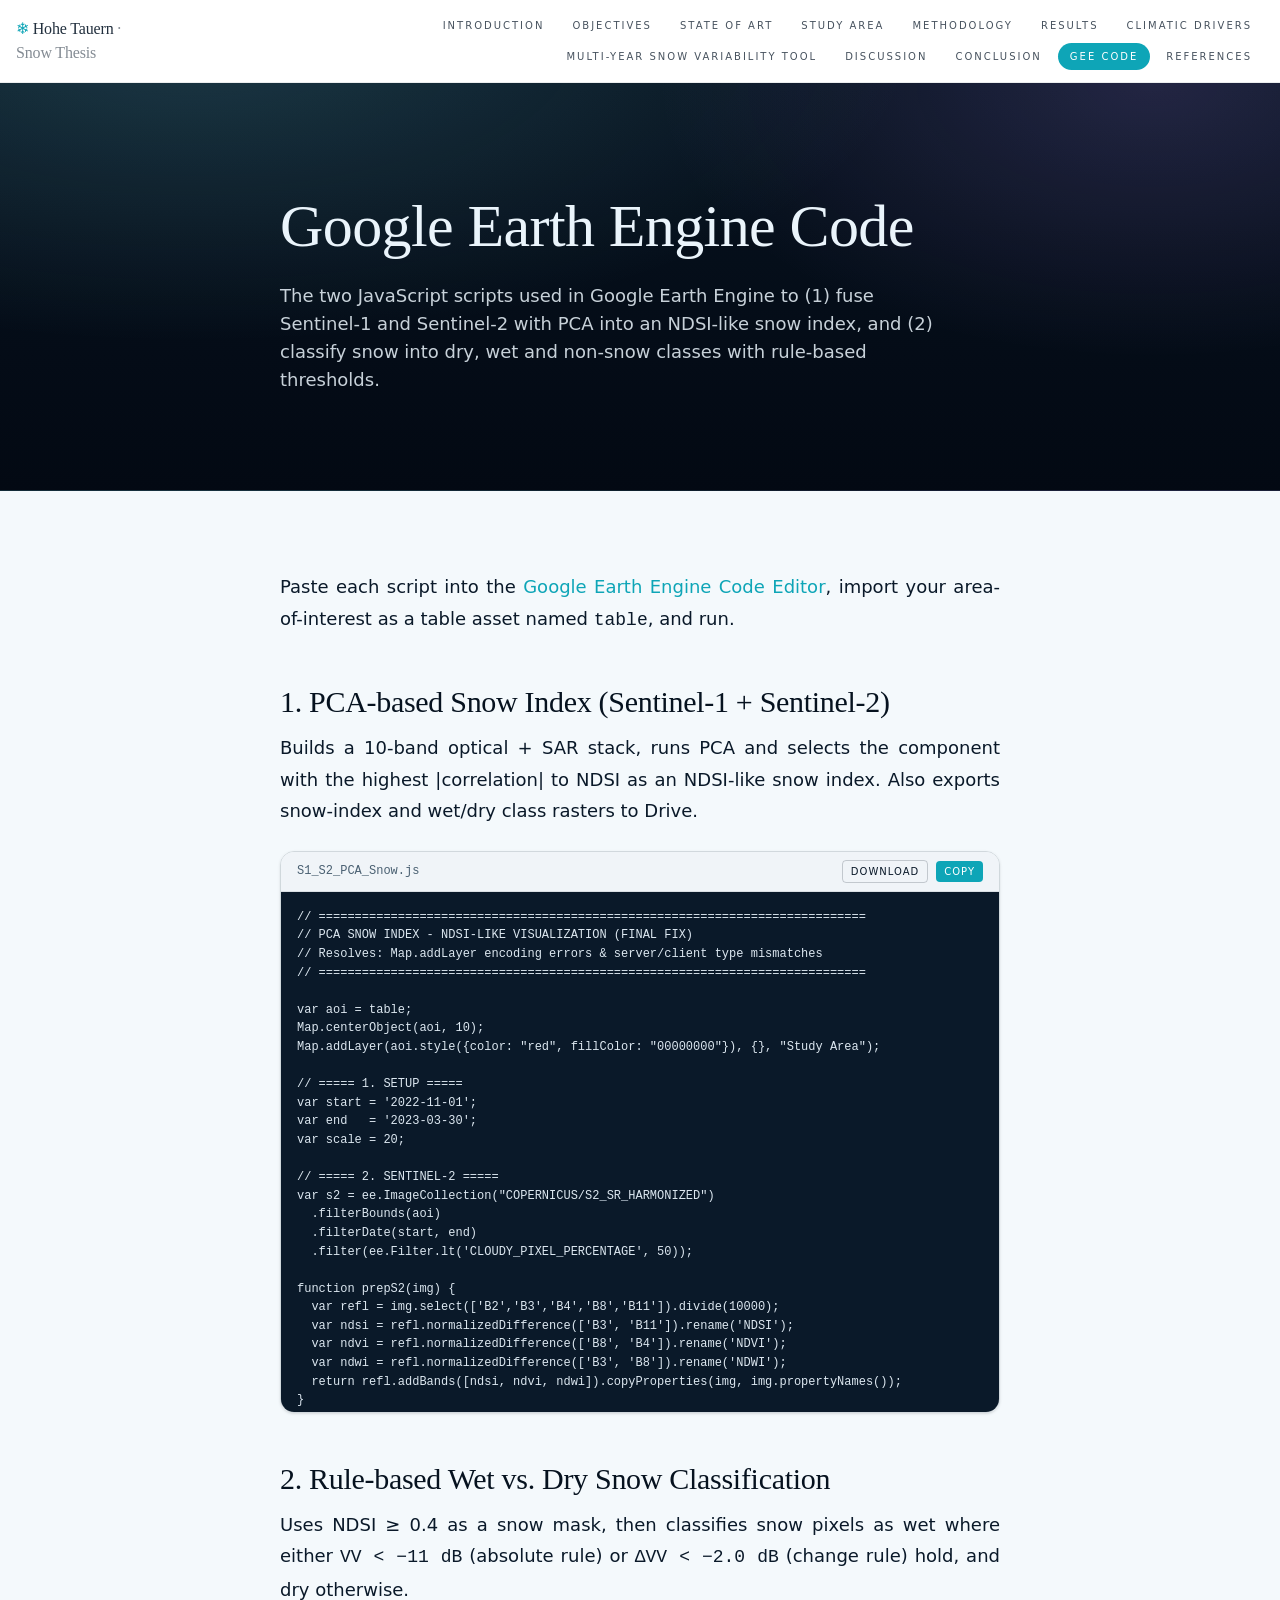
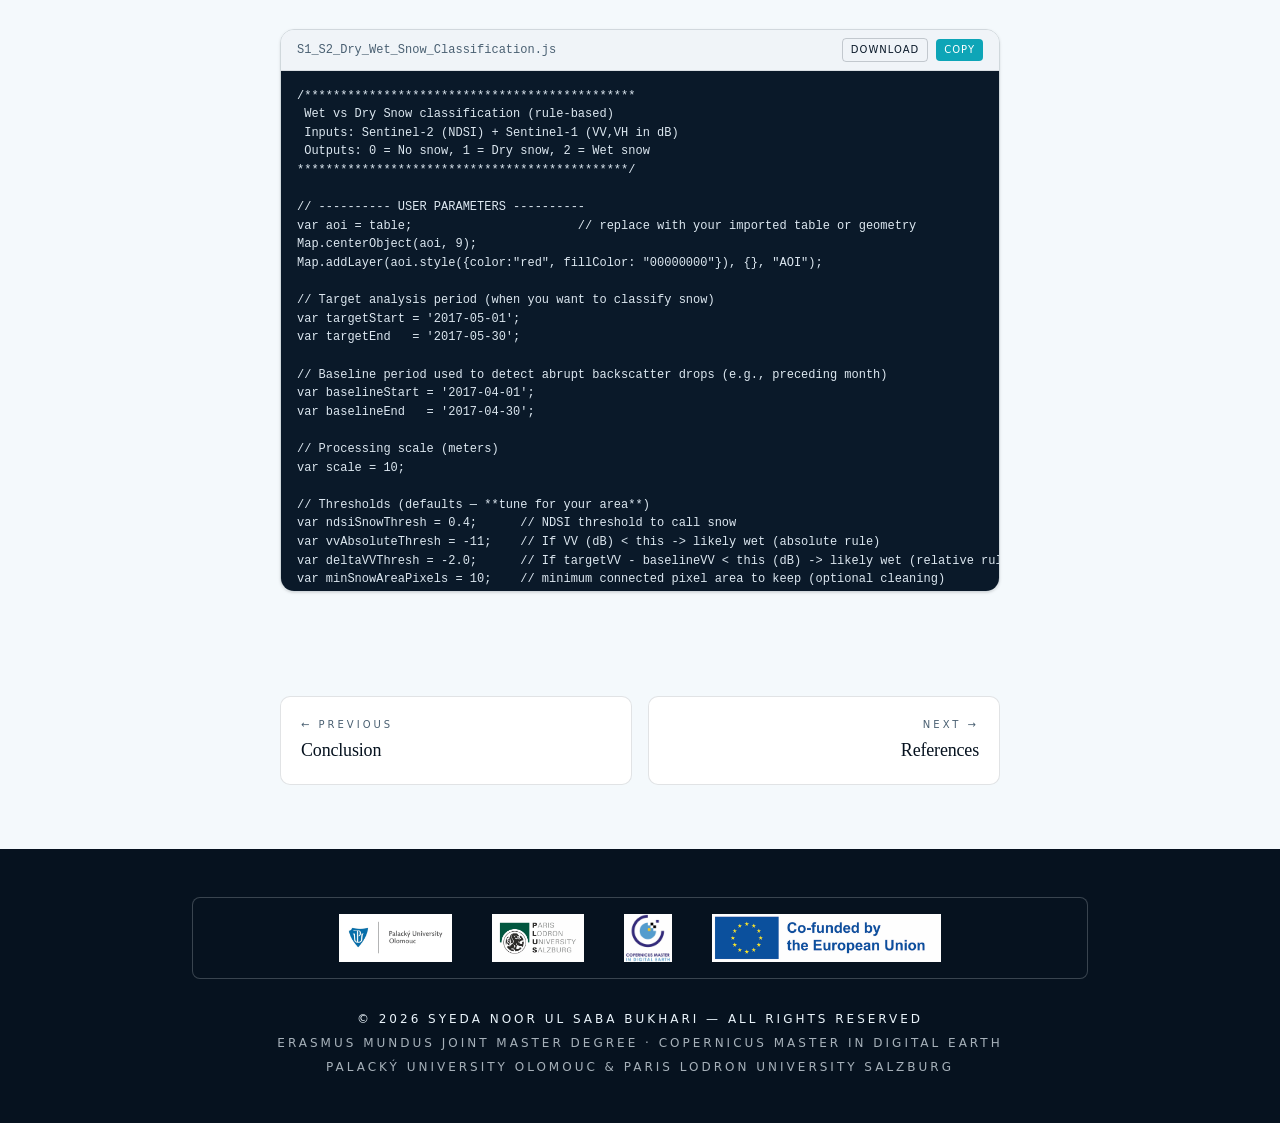
==== commit a207d504: "Add files via upload" ====
--- a/gee-code.html
+++ b/gee-code.html
@@ -1,5 +1,5 @@
 <!DOCTYPE html>
-<html lang="en" data-tsd-source="/src/routes/__root.tsx:109:5"><head data-tsd-source="/src/routes/__root.tsx:110:7"><meta charset="utf-8"><meta name="viewport" content="width=device-width, initial-scale=1"><title>GEE Code — Hohe Tauern Snow Thesis</title><meta name="author" content="Syeda Noor ul Saba Bukhari"><meta property="og:type" content="website"><meta name="twitter:card" content="summary_large_image"><meta name="twitter:site" content="@Lovable"><meta name="description" content="Google Earth Engine JavaScript source code: PCA snow index and rule-based wet/dry snow classification."><meta property="og:title" content="GEE Code — Hohe Tauern Snow Thesis"><meta property="og:description" content="Reproducible GEE scripts for multi-sensor snow analysis."><link rel="icon" href="pics/favicon.ico" type="image/x-icon"><link rel="preconnect" href="https://fonts.googleapis.com"><link rel="preconnect" href="https://fonts.gstatic.com" crossorigin="anonymous"><link rel="stylesheet" href="css/styles.css"></head><body data-tsd-source="/src/routes/__root.tsx:113:7"><div aria-hidden="true" style="position:fixed;top:0;left:0;height:3px;width:0%;background:linear-gradient(90deg, var(--color-thesis-accent-glow), var(--color-thesis-accent), var(--color-thesis-aurora));z-index:60;box-shadow:0 0 12px rgba(125,227,240,0.6);transition:width 80ms linear" data-tsd-source="/src/components/thesis/shared.tsx:43:5"></div><nav class="sticky top-0 z-40 border-b backdrop-blur-md" style="background-color:rgba(255,255,255,0.88);border-color:rgba(11,29,42,0.08);color:var(--color-thesis-ink)" data-tsd-source="/src/components/thesis/shared.tsx:123:5"><div class="mx-auto flex max-w-7xl items-center justify-between gap-4 px-4 py-3" data-tsd-source="/src/components/thesis/shared.tsx:131:7"><a data-tsd-source="/src/components/thesis/shared.tsx:132:9" href="index.html" class="font-display text-base tracking-tight"><span style="color:var(--color-thesis-accent)" data-tsd-source="/src/components/thesis/shared.tsx:133:11">❄</span> <span class="opacity-90" data-tsd-source="/src/components/thesis/shared.tsx:134:11">Hohe Tauern</span><span class="opacity-50" data-tsd-source="/src/components/thesis/shared.tsx:135:11"> · Snow Thesis</span></a><div class="hidden flex-wrap justify-end gap-1 lg:flex" data-tsd-source="/src/components/thesis/shared.tsx:137:9"><a data-tsd-source="/src/components/thesis/shared.tsx:139:13" href="introduction.html" style="opacity:0.75" class="rounded-full px-3 py-1.5 text-[10px] uppercase tracking-[0.2em] transition-opacity hover:opacity-100">Introduction</a><a data-tsd-source="/src/components/thesis/shared.tsx:139:13" href="objectives.html" style="opacity:0.75" class="rounded-full px-3 py-1.5 text-[10px] uppercase tracking-[0.2em] transition-opacity hover:opacity-100">Objectives</a><a data-tsd-source="/src/components/thesis/shared.tsx:139:13" href="state-of-art.html" style="opacity:0.75" class="rounded-full px-3 py-1.5 text-[10px] uppercase tracking-[0.2em] transition-opacity hover:opacity-100">State of Art</a><a data-tsd-source="/src/components/thesis/shared.tsx:139:13" href="study-area.html" style="opacity:0.75" class="rounded-full px-3 py-1.5 text-[10px] uppercase tracking-[0.2em] transition-opacity hover:opacity-100">Study Area</a><a data-tsd-source="/src/components/thesis/shared.tsx:139:13" href="methodology.html" style="opacity:0.75" class="rounded-full px-3 py-1.5 text-[10px] uppercase tracking-[0.2em] transition-opacity hover:opacity-100">Methodology</a><a data-tsd-source="/src/components/thesis/shared.tsx:139:13" href="results.html" style="opacity:0.75" class="rounded-full px-3 py-1.5 text-[10px] uppercase tracking-[0.2em] transition-opacity hover:opacity-100">Results</a><a data-tsd-source="/src/components/thesis/shared.tsx:139:13" href="climate-drivers.html" style="opacity:0.75" class="rounded-full px-3 py-1.5 text-[10px] uppercase tracking-[0.2em] transition-opacity hover:opacity-100">Climatic Drivers</a><a data-tsd-source="/src/components/thesis/shared.tsx:139:13" href="year-compare.html" style="opacity:0.75" class="rounded-full px-3 py-1.5 text-[10px] uppercase tracking-[0.2em] transition-opacity hover:opacity-100">Multi-Year Snow Variability Tool</a><a data-tsd-source="/src/components/thesis/shared.tsx:139:13" href="discussion.html" style="opacity:0.75" class="rounded-full px-3 py-1.5 text-[10px] uppercase tracking-[0.2em] transition-opacity hover:opacity-100">Discussion</a><a data-tsd-source="/src/components/thesis/shared.tsx:139:13" href="conclusion.html" style="opacity:0.75" class="rounded-full px-3 py-1.5 text-[10px] uppercase tracking-[0.2em] transition-opacity hover:opacity-100">Conclusion</a><a data-tsd-source="/src/components/thesis/shared.tsx:139:13" style="opacity:1;background-color:var(--color-thesis-accent);color:#fff" href="gee-code.html" class="rounded-full px-3 py-1.5 text-[10px] uppercase tracking-[0.2em] transition-opacity hover:opacity-100" data-status="active" aria-current="page">GEE Code</a><a data-tsd-source="/src/components/thesis/shared.tsx:139:13" href="references.html" style="opacity:0.75" class="rounded-full px-3 py-1.5 text-[10px] uppercase tracking-[0.2em] transition-opacity hover:opacity-100">References</a></div><details class="relative lg:hidden" data-tsd-source="/src/components/thesis/shared.tsx:156:9"><summary class="cursor-pointer list-none rounded-md border px-3 py-1.5 text-[10px] uppercase tracking-[0.2em]" style="border-color:currentColor" data-tsd-source="/src/components/thesis/shared.tsx:157:11">Menu</summary><div class="absolute right-0 top-full z-50 mt-2 flex w-56 flex-col rounded-md border bg-white p-2 shadow-xl" style="color:var(--color-thesis-ink);border-color:rgba(11,29,42,0.1)" data-tsd-source="/src/components/thesis/shared.tsx:160:11"><a data-tsd-source="/src/components/thesis/shared.tsx:165:15" href="introduction.html" class="rounded px-3 py-1.5 text-xs uppercase tracking-[0.2em] hover:bg-slate-100">Introduction</a><a data-tsd-source="/src/components/thesis/shared.tsx:165:15" href="objectives.html" class="rounded px-3 py-1.5 text-xs uppercase tracking-[0.2em] hover:bg-slate-100">Objectives</a><a data-tsd-source="/src/components/thesis/shared.tsx:165:15" href="state-of-art.html" class="rounded px-3 py-1.5 text-xs uppercase tracking-[0.2em] hover:bg-slate-100">State of Art</a><a data-tsd-source="/src/components/thesis/shared.tsx:165:15" href="study-area.html" class="rounded px-3 py-1.5 text-xs uppercase tracking-[0.2em] hover:bg-slate-100">Study Area</a><a data-tsd-source="/src/components/thesis/shared.tsx:165:15" href="methodology.html" class="rounded px-3 py-1.5 text-xs uppercase tracking-[0.2em] hover:bg-slate-100">Methodology</a><a data-tsd-source="/src/components/thesis/shared.tsx:165:15" href="results.html" class="rounded px-3 py-1.5 text-xs uppercase tracking-[0.2em] hover:bg-slate-100">Results</a><a data-tsd-source="/src/components/thesis/shared.tsx:165:15" href="climate-drivers.html" class="rounded px-3 py-1.5 text-xs uppercase tracking-[0.2em] hover:bg-slate-100">Climatic Drivers</a><a data-tsd-source="/src/components/thesis/shared.tsx:165:15" href="year-compare.html" class="rounded px-3 py-1.5 text-xs uppercase tracking-[0.2em] hover:bg-slate-100">Multi-Year Snow Variability Tool</a><a data-tsd-source="/src/components/thesis/shared.tsx:165:15" href="discussion.html" class="rounded px-3 py-1.5 text-xs uppercase tracking-[0.2em] hover:bg-slate-100">Discussion</a><a data-tsd-source="/src/components/thesis/shared.tsx:165:15" href="conclusion.html" class="rounded px-3 py-1.5 text-xs uppercase tracking-[0.2em] hover:bg-slate-100">Conclusion</a><a data-tsd-source="/src/components/thesis/shared.tsx:165:15" class="rounded px-3 py-1.5 text-xs uppercase tracking-[0.2em] hover:bg-slate-100 active" href="gee-code.html" data-status="active" aria-current="page">GEE Code</a><a data-tsd-source="/src/components/thesis/shared.tsx:165:15" href="references.html" class="rounded px-3 py-1.5 text-xs uppercase tracking-[0.2em] hover:bg-slate-100">References</a></div></details></div></nav><!--$--><div style="background-color:var(--color-thesis-light);color:var(--color-thesis-ink)" data-tsd-source="/src/components/thesis/shared.tsx:188:5"><header class="thesis-aurora border-b" style="border-color:rgba(11,29,42,0.08);color:var(--color-thesis-ice)" data-tsd-source="/src/components/thesis/shared.tsx:189:7"><div aria-hidden="true" class="thesis-snow" data-tsd-source="/src/components/thesis/shared.tsx:99:5"><span class="thesis-snow-flake" style="left:0%;animation-delay:0s;animation-duration:9s;font-size:8px;opacity:0.35" data-tsd-source="/src/components/thesis/shared.tsx:101:9">❄</span><span class="thesis-snow-flake" style="left:4.17%;animation-delay:-1.6s;animation-duration:10s;font-size:11px;opacity:0.5" data-tsd-source="/src/components/thesis/shared.tsx:101:9">❄</span><span class="thesis-snow-flake" style="left:8.34%;animation-delay:-3.2s;animation-duration:11s;font-size:14px;opacity:0.6499999999999999" data-tsd-source="/src/components/thesis/shared.tsx:101:9">❄</span><span class="thesis-snow-flake" style="left:12.51%;animation-delay:-4.800000000000001s;animation-duration:12s;font-size:17px;opacity:0.7999999999999999" data-tsd-source="/src/components/thesis/shared.tsx:101:9">❄</span><span class="thesis-snow-flake" style="left:16.68%;animation-delay:-6.4s;animation-duration:13s;font-size:20px;opacity:0.35" data-tsd-source="/src/components/thesis/shared.tsx:101:9">❄</span><span class="thesis-snow-flake" style="left:20.85%;animation-delay:-8s;animation-duration:14s;font-size:8px;opacity:0.5" data-tsd-source="/src/components/thesis/shared.tsx:101:9">❄</span><span class="thesis-snow-flake" style="left:25.02%;animation-delay:-9.600000000000001s;animation-duration:9s;font-size:11px;opacity:0.6499999999999999" data-tsd-source="/src/components/thesis/shared.tsx:101:9">❄</span><span class="thesis-snow-flake" style="left:29.189999999999998%;animation-delay:-11.200000000000001s;animation-duration:10s;font-size:14px;opacity:0.7999999999999999" data-tsd-source="/src/components/thesis/shared.tsx:101:9">❄</span><span class="thesis-snow-flake" style="left:33.36%;animation-delay:0s;animation-duration:11s;font-size:17px;opacity:0.35" data-tsd-source="/src/components/thesis/shared.tsx:101:9">❄</span><span class="thesis-snow-flake" style="left:37.53%;animation-delay:-1.6s;animation-duration:12s;font-size:20px;opacity:0.5" data-tsd-source="/src/components/thesis/shared.tsx:101:9">❄</span><span class="thesis-snow-flake" style="left:41.7%;animation-delay:-3.2s;animation-duration:13s;font-size:8px;opacity:0.6499999999999999" data-tsd-source="/src/components/thesis/shared.tsx:101:9">❄</span><span class="thesis-snow-flake" style="left:45.87%;animation-delay:-4.800000000000001s;animation-duration:14s;font-size:11px;opacity:0.7999999999999999" data-tsd-source="/src/components/thesis/shared.tsx:101:9">❄</span><span class="thesis-snow-flake" style="left:50.04%;animation-delay:-6.4s;animation-duration:9s;font-size:14px;opacity:0.35" data-tsd-source="/src/components/thesis/shared.tsx:101:9">❄</span><span class="thesis-snow-flake" style="left:54.21%;animation-delay:-8s;animation-duration:10s;font-size:17px;opacity:0.5" data-tsd-source="/src/components/thesis/shared.tsx:101:9">❄</span><span class="thesis-snow-flake" style="left:58.379999999999995%;animation-delay:-9.600000000000001s;animation-duration:11s;font-size:20px;opacity:0.6499999999999999" data-tsd-source="/src/components/thesis/shared.tsx:101:9">❄</span><span class="thesis-snow-flake" style="left:62.55%;animation-delay:-11.200000000000001s;animation-duration:12s;font-size:8px;opacity:0.7999999999999999" data-tsd-source="/src/components/thesis/shared.tsx:101:9">❄</span><span class="thesis-snow-flake" style="left:66.72%;animation-delay:0s;animation-duration:13s;font-size:11px;opacity:0.35" data-tsd-source="/src/components/thesis/shared.tsx:101:9">❄</span><span class="thesis-snow-flake" style="left:70.89%;animation-delay:-1.6s;animation-duration:14s;font-size:14px;opacity:0.5" data-tsd-source="/src/components/thesis/shared.tsx:101:9">❄</span><span class="thesis-snow-flake" style="left:75.06%;animation-delay:-3.2s;animation-duration:9s;font-size:17px;opacity:0.6499999999999999" data-tsd-source="/src/components/thesis/shared.tsx:101:9">❄</span><span class="thesis-snow-flake" style="left:79.23%;animation-delay:-4.800000000000001s;animation-duration:10s;font-size:20px;opacity:0.7999999999999999" data-tsd-source="/src/components/thesis/shared.tsx:101:9">❄</span><span class="thesis-snow-flake" style="left:83.4%;animation-delay:-6.4s;animation-duration:11s;font-size:8px;opacity:0.35" data-tsd-source="/src/components/thesis/shared.tsx:101:9">❄</span><span class="thesis-snow-flake" style="left:87.57%;animation-delay:-8s;animation-duration:12s;font-size:11px;opacity:0.5" data-tsd-source="/src/components/thesis/shared.tsx:101:9">❄</span><span class="thesis-snow-flake" style="left:91.74%;animation-delay:-9.600000000000001s;animation-duration:13s;font-size:14px;opacity:0.6499999999999999" data-tsd-source="/src/components/thesis/shared.tsx:101:9">❄</span><span class="thesis-snow-flake" style="left:95.91%;animation-delay:-11.200000000000001s;animation-duration:14s;font-size:17px;opacity:0.7999999999999999" data-tsd-source="/src/components/thesis/shared.tsx:101:9">❄</span></div><div class="mx-auto max-w-3xl px-6 py-16 md:py-24" data-tsd-source="/src/components/thesis/shared.tsx:194:9"><p class="text-xs uppercase tracking-[0.4em]" style="color:var(--color-thesis-accent-glow)" data-tsd-source="/src/components/thesis/shared.tsx:196:13">Chapter <!-- -->10</p><h1 class="font-display mt-4 text-4xl leading-[1.05] md:text-6xl" data-tsd-source="/src/components/thesis/shared.tsx:204:11">Google Earth Engine Code</h1><p class="mt-6 max-w-2xl text-base opacity-85 md:text-lg" data-tsd-source="/src/components/thesis/shared.tsx:206:13">The two JavaScript scripts used in Google Earth Engine to (1) fuse Sentinel-1 and Sentinel-2 with PCA into an NDSI-like snow index, and (2) classify snow into dry, wet and non-snow classes with rule-based thresholds.</p></div></header><article class="mx-auto max-w-3xl px-6 py-16 md:py-20" data-tsd-source="/src/components/thesis/shared.tsx:210:7"><div class="thesis-prose space-y-5 text-base leading-[1.75] md:text-lg" data-tsd-source="/src/components/thesis/shared.tsx:211:9"><p data-tsd-source="/src/routes/gee-code.tsx:70:7">Paste each script into the<!-- --> <a href="https://code.earthengine.google.com/" target="_blank" rel="noreferrer" style="color:var(--color-thesis-accent)" data-tsd-source="/src/routes/gee-code.tsx:72:9">Google Earth Engine Code Editor</a>, import your area-of-interest as a table asset named <code data-tsd-source="/src/routes/gee-code.tsx:75:63">table</code>, and run.</p><h2 class="font-display mt-12 mb-3 text-2xl md:text-3xl" style="color:var(--color-thesis-bg)" data-tsd-source="/src/components/thesis/shared.tsx:221:5">1. PCA-based Snow Index (Sentinel-1 + Sentinel-2)</h2><p data-tsd-source="/src/routes/gee-code.tsx:79:7">Builds a 10-band optical + SAR stack, runs PCA and selects the component with the highest |correlation| to NDSI as an NDSI-like snow index. Also exports snow-index and wet/dry class rasters to Drive.</p><div class="my-6 overflow-hidden rounded-xl border shadow-sm" style="border-color:rgba(11,29,42,0.15)" data-tsd-source="/src/routes/gee-code.tsx:29:5"><div class="flex items-center justify-between border-b px-4 py-2 text-xs" style="border-color:rgba(11,29,42,0.1);background-color:#f0f4f8" data-tsd-source="/src/routes/gee-code.tsx:30:7"><span class="font-mono" style="color:var(--color-thesis-muted)" data-tsd-source="/src/routes/gee-code.tsx:34:9">S1_S2_PCA_Snow.js</span><div class="flex items-center gap-2" data-tsd-source="/src/routes/gee-code.tsx:35:9"><a href="data:text/javascript;charset=utf-8,%2F%2F%20%3D%3D%3D%3D%3D%3D%3D%3D%3D%3D%3D%3D%3D%3D%3D%3D%3D%3D%3D%3D%3D%3D%3D%3D%3D%3D%3D%3D%3D%3D%3D%3D%3D%3D%3D%3D%3D%3D%3D%3D%3D%3D%3D%3D%3D%3D%3D%3D%3D%3D%3D%3D%3D%3D%3D%3D%3D%3D%3D%3D%3D%3D%3D%3D%3D%3D%3D%3D%3D%3D%3D%3D%3D%3D%3D%3D%0D%0A%2F%2F%20PCA%20SNOW%20INDEX%20-%20NDSI-LIKE%20VISUALIZATION%20(FINAL%20FIX)%0D%0A%2F%2F%20Resolves%3A%20Map.addLayer%20encoding%20errors%20%26%20server%2Fclient%20type%20mismatches%0D%0A%2F%2F%20%3D%3D%3D%3D%3D%3D%3D%3D%3D%3D%3D%3D%3D%3D%3D%3D%3D%3D%3D%3D%3D%3D%3D%3D%3D%3D%3D%3D%3D%3D%3D%3D%3D%3D%3D%3D%3D%3D%3D%3D%3D%3D%3D%3D%3D%3D%3D%3D%3D%3D%3D%3D%3D%3D%3D%3D%3D%3D%3D%3D%3D%3D%3D%3D%3D%3D%3D%3D%3D%3D%3D%3D%3D%3D%3D%3D%0D%0A%0D%0Avar%20aoi%20%3D%20table%3B%0D%0AMap.centerObject(aoi%2C%2010)%3B%0D%0AMap.addLayer(aoi.style(%7Bcolor%3A%20%22red%22%2C%20fillColor%3A%20%2200000000%22%7D)%2C%20%7B%7D%2C%20%22Study%20Area%22)%3B%0D%0A%0D%0A%2F%2F%20%3D%3D%3D%3D%3D%201.%20SETUP%20%3D%3D%3D%3D%3D%0D%0Avar%20start%20%3D%20'2022-11-01'%3B%0D%0Avar%20end%20%20%20%3D%20'2023-03-30'%3B%0D%0Avar%20scale%20%3D%2020%3B%0D%0A%0D%0A%2F%2F%20%3D%3D%3D%3D%3D%202.%20SENTINEL-2%20%3D%3D%3D%3D%3D%0D%0Avar%20s2%20%3D%20ee.ImageCollection(%22COPERNICUS%2FS2_SR_HARMONIZED%22)%0D%0A%20%20.filterBounds(aoi)%0D%0A%20%20.filterDate(start%2C%20end)%0D%0A%20%20.filter(ee.Filter.lt('CLOUDY_PIXEL_PERCENTAGE'%2C%2050))%3B%0D%0A%0D%0Afunction%20prepS2(img)%20%7B%0D%0A%20%20var%20refl%20%3D%20img.select(%5B'B2'%2C'B3'%2C'B4'%2C'B8'%2C'B11'%5D).divide(10000)%3B%0D%0A%20%20var%20ndsi%20%3D%20refl.normalizedDifference(%5B'B3'%2C%20'B11'%5D).rename('NDSI')%3B%0D%0A%20%20var%20ndvi%20%3D%20refl.normalizedDifference(%5B'B8'%2C%20'B4'%5D).rename('NDVI')%3B%0D%0A%20%20var%20ndwi%20%3D%20refl.normalizedDifference(%5B'B3'%2C%20'B8'%5D).rename('NDWI')%3B%0D%0A%20%20return%20refl.addBands(%5Bndsi%2C%20ndvi%2C%20ndwi%5D).copyProperties(img%2C%20img.propertyNames())%3B%0D%0A%7D%0D%0A%0D%0Avar%20s2_prep%20%3D%20s2.map(prepS2)%3B%0D%0Avar%20s2_comp%20%3D%20s2_prep.mean().clip(aoi)%3B%0D%0AMap.addLayer(s2_comp.select(%5B'B4'%2C%20'B3'%2C%20'B2'%5D)%2C%20%7Bmin%3A0%2C%20max%3A0.3%7D%2C%20%22Sentinel-2%20RGB%22)%3B%0D%0A%0D%0A%2F%2F%20%3D%3D%3D%3D%3D%203.%20SENTINEL-1%20%3D%3D%3D%3D%3D%0D%0Avar%20s1%20%3D%20ee.ImageCollection('COPERNICUS%2FS1_GRD')%0D%0A%20%20.filterBounds(aoi)%0D%0A%20%20.filterDate(start%2C%20end)%0D%0A%20%20.filter(ee.Filter.eq('instrumentMode'%2C%20'IW'))%0D%0A%20%20.select(%5B'VV'%2C'VH'%5D)%3B%0D%0A%0D%0Afunction%20toDB_safe(img)%20%7B%0D%0A%20%20var%20vv%20%3D%20img.select('VV').where(img.select('VV').lte(0)%2C%201e-6)%3B%0D%0A%20%20var%20vh%20%3D%20img.select('VH').where(img.select('VH').lte(0)%2C%201e-6)%3B%0D%0A%20%20return%20ee.Image(%5B%0D%0A%20%20%20%20vv.log10().multiply(10).rename('VV_dB')%2C%0D%0A%20%20%20%20vh.log10().multiply(10).rename('VH_dB')%0D%0A%20%20%5D).copyProperties(img%2C%20img.propertyNames())%3B%0D%0A%7D%0D%0A%0D%0Avar%20s1_db%20%3D%20s1.map(toDB_safe)%3B%0D%0Avar%20s1_comp%20%3D%20s1_db.mean().clip(aoi)%3B%0D%0A%0D%0A%2F%2F%20%3D%3D%3D%3D%3D%204.%20STACK%20BANDS%20%3D%3D%3D%3D%3D%0D%0Avar%20stack%20%3D%20s2_comp.select(%5B'B2'%2C'B3'%2C'B4'%2C'B8'%2C'B11'%2C'NDSI'%2C'NDVI'%2C'NDWI'%5D)%0D%0A%20%20.addBands(s1_comp.select(%5B'VV_dB'%2C'VH_dB'%5D))%0D%0A%20%20.clip(aoi)%3B%0D%0A%0D%0Avar%20nBands%20%3D%20stack.bandNames().length()%3B%0D%0A%0D%0A%2F%2F%20%3D%3D%3D%3D%3D%205.%20PCA%20FUNCTION%20(OFFICIAL%20GEE%20PATTERN)%20%3D%3D%3D%3D%3D%0D%0Afunction%20getPrincipalComponents(image%2C%20scale%2C%20region)%20%7B%0D%0A%20%20var%20bandNames%20%3D%20image.bandNames()%3B%0D%0A%20%20%0D%0A%20%20var%20means%20%3D%20image.reduceRegion(%7B%0D%0A%20%20%20%20reducer%3A%20ee.Reducer.mean()%2C%0D%0A%20%20%20%20geometry%3A%20region%2C%0D%0A%20%20%20%20scale%3A%20scale%2C%0D%0A%20%20%20%20maxPixels%3A%201e9%2C%0D%0A%20%20%20%20bestEffort%3A%20true%0D%0A%20%20%7D)%3B%0D%0A%20%20var%20centered%20%3D%20image.subtract(ee.Image.constant(bandNames.map(function(b)%20%7B%0D%0A%20%20%20%20return%20ee.Number(means.get(b))%3B%0D%0A%20%20%7D)).rename(bandNames))%3B%0D%0A%20%20%0D%0A%20%20var%20arrayImage%20%3D%20centered.toArray()%3B%0D%0A%20%20var%20arrayImage2D%20%3D%20arrayImage.toArray(1)%3B%0D%0A%20%20%0D%0A%20%20var%20covar%20%3D%20arrayImage.reduceRegion(%7B%0D%0A%20%20%20%20reducer%3A%20ee.Reducer.centeredCovariance()%2C%0D%0A%20%20%20%20geometry%3A%20region%2C%0D%0A%20%20%20%20scale%3A%20scale%2C%0D%0A%20%20%20%20maxPixels%3A%201e9%2C%0D%0A%20%20%20%20bestEffort%3A%20true%0D%0A%20%20%7D)%3B%0D%0A%20%20var%20covarArray%20%3D%20ee.Array(covar.get('array'))%3B%0D%0A%20%20var%20eigens%20%3D%20covarArray.eigen()%3B%0D%0A%20%20var%20eigenVectors%20%3D%20eigens.slice(1%2C%201)%3B%0D%0A%20%20%0D%0A%20%20%2F%2F%20%5Bbands%20%C3%97%20components%5D%20*%20%5Bbands%20%C3%97%201%5D%20%3D%20%5Bcomponents%20%C3%97%201%5D%0D%0A%20%20return%20%7B%0D%0A%20%20%20%20pcImage%3A%20ee.Image(eigenVectors)%0D%0A%20%20%20%20%20%20.matrixMultiply(arrayImage2D)%0D%0A%20%20%20%20%20%20.arrayProject(%5B0%5D)%0D%0A%20%20%20%20%20%20.arrayFlatten(%5Bee.List.sequence(1%2C%20nBands).map(function(i)%20%7B%0D%0A%20%20%20%20%20%20%20%20return%20ee.String('pc').cat(ee.Number(i).format('%25d'))%3B%0D%0A%20%20%20%20%20%20%7D)%5D)%0D%0A%20%20%20%20%20%20.clip(region)%2C%0D%0A%20%20%20%20eigenVectors%3A%20eigenVectors%0D%0A%20%20%7D%3B%0D%0A%7D%0D%0A%0D%0A%2F%2F%20%3D%3D%3D%3D%3D%206.%20RUN%20PCA%20%3D%3D%3D%3D%3D%0D%0Avar%20pcaResult%20%3D%20getPrincipalComponents(stack%2C%20scale%2C%20aoi)%3B%0D%0Avar%20pcImage%20%3D%20pcaResult.pcImage%3B%0D%0A%0D%0A%2F%2F%20%3D%3D%3D%3D%3D%207.%20FIND%20BEST%20SNOW%20PC%20%3D%3D%3D%3D%3D%0D%0Avar%20ndsi%20%3D%20s2_comp.select('NDSI')%3B%0D%0Avar%20pcNames%20%3D%20ee.List.sequence(1%2C%20nBands).map(function(i)%20%7B%0D%0A%20%20return%20ee.String('pc').cat(ee.Number(i).format('%25d'))%3B%0D%0A%7D)%3B%0D%0A%0D%0Avar%20corrValues%20%3D%20pcNames.map(function(name)%20%7B%0D%0A%20%20var%20r%20%3D%20pcImage.select(%5Bname%5D).addBands(ndsi).reduceRegion(%7B%0D%0A%20%20%20%20reducer%3A%20ee.Reducer.pearsonsCorrelation()%2C%0D%0A%20%20%20%20geometry%3A%20aoi%2C%0D%0A%20%20%20%20scale%3A%20scale%2C%0D%0A%20%20%20%20maxPixels%3A%201e9%2C%0D%0A%20%20%20%20bestEffort%3A%20true%0D%0A%20%20%7D).get('correlation')%3B%0D%0A%20%20return%20ee.Algorithms.If(r%2C%20ee.Number(r).abs()%2C%20ee.Number(0))%3B%0D%0A%7D)%3B%0D%0A%0D%0Avar%20maxCorr%20%3D%20ee.Number(corrValues.reduce(ee.Reducer.max()))%3B%0D%0Avar%20bestIdx%20%3D%20corrValues.indexOf(maxCorr)%3B%0D%0Avar%20bestPCName%20%3D%20ee.String(pcNames.get(bestIdx))%3B%0D%0A%0D%0Aprint('%F0%9F%8E%AF%20Best%20snow-correlated%20PC%3A'%2C%20bestPCName)%3B%0D%0Aprint('%F0%9F%93%8A%20Max%20%7Ccorrelation%7C%20with%20NDSI%3A'%2C%20maxCorr.getInfo())%3B%0D%0A%0D%0A%2F%2F%20%3D%3D%3D%3D%3D%208.%20CREATE%20%26%20FLIP%20PCA%20SNOW%20INDEX%20%3D%3D%3D%3D%3D%0D%0Avar%20pcaSnowIndex%20%3D%20pcImage.select(%5BbestPCName%5D).rename('PCA_Snow_Index')%3B%0D%0A%0D%0A%2F%2F%20Get%20raw%20correlation%20as%20JS%20number%20for%20safe%20client-side%20branching%0D%0Avar%20rawCorrVal%20%3D%20ndsi.addBands(pcImage.select(%5BbestPCName%5D)).reduceRegion(%7B%0D%0A%20%20reducer%3A%20ee.Reducer.pearsonsCorrelation()%2C%0D%0A%20%20geometry%3A%20aoi%2C%0D%0A%20%20scale%3A%20scale%2C%0D%0A%20%20maxPixels%3A%201e9%2C%0D%0A%20%20bestEffort%3A%20true%0D%0A%7D).get('correlation').getInfo()%3B%0D%0A%0D%0A%2F%2F%20FIX%3A%20Use%20client-side%20if%2Felse%20to%20avoid%20ee.Algorithms.If%20encoding%20issues%0D%0Aif%20(rawCorrVal%20%3C%200)%20%7B%0D%0A%20%20pcaSnowIndex%20%3D%20pcaSnowIndex.multiply(-1).rename('PCA_Snow_Index')%3B%0D%0A%7D%0D%0A%0D%0A%2F%2F%20%3D%3D%3D%3D%3D%209.%20AUTO-VISUALIZATION%20(CLIENT-SIDE%20NUMBERS)%20%3D%3D%3D%3D%3D%0D%0Avar%20stats%20%3D%20pcaSnowIndex.reduceRegion(%7B%0D%0A%20%20reducer%3A%20ee.Reducer.percentile(%5B1%2C%2099%5D)%2C%0D%0A%20%20geometry%3A%20aoi%2C%0D%0A%20%20scale%3A%20scale%2C%0D%0A%20%20maxPixels%3A%201e9%2C%0D%0A%20%20bestEffort%3A%20true%0D%0A%7D)%3B%0D%0A%0D%0A%2F%2F%20CRITICAL%3A%20Convert%20ee.Number%20to%20JS%20numbers%20for%20Map.addLayer%0D%0Avar%20p1%20%3D%20ee.Number(stats.get('PCA_Snow_Index_p1')).getInfo()%20%7C%7C%20-1%3B%0D%0Avar%20p99%20%3D%20ee.Number(stats.get('PCA_Snow_Index_p99')).getInfo()%20%7C%7C%201%3B%0D%0A%0D%0Avar%20snowVis%20%3D%20%7B%0D%0A%20%20min%3A%20p1%2C%0D%0A%20%20max%3A%20p99%2C%0D%0A%20%20palette%3A%20%5B'brown'%2C%20'orange'%2C%20'yellow'%2C%20'white'%2C%20'cyan'%2C%20'blue'%5D%0D%0A%7D%3B%0D%0A%0D%0A%2F%2F%20%3D%3D%3D%3D%3D%2010.%20DISPLAY%20%3D%3D%3D%3D%3D%0D%0AMap.addLayer(pcaSnowIndex%2C%20snowVis%2C%20'%F0%9F%8C%A8%EF%B8%8F%20PCA%20Snow%20Index%20(NDSI-like)')%3B%0D%0A%0D%0AMap.addLayer(ndsi%2C%20%7Bmin%3A%20-0.2%2C%20max%3A%201.0%2C%20palette%3A%20%5B'brown'%2C%20'white'%2C%20'blue'%5D%7D%2C%20'%F0%9F%94%8D%20Traditional%20NDSI')%3B%0D%0A%0D%0A%2F%2F%20Binary%20mask%0D%0Avar%20meanStd%20%3D%20pcaSnowIndex.reduceRegion(%7B%0D%0A%20%20reducer%3A%20ee.Reducer.mean().combine(ee.Reducer.stdDev()%2C%20null%2C%20true)%2C%0D%0A%20%20geometry%3A%20aoi%2C%0D%0A%20%20scale%3A%20scale%2C%0D%0A%20%20maxPixels%3A%201e9%2C%0D%0A%20%20bestEffort%3A%20true%0D%0A%7D)%3B%0D%0Avar%20threshold%20%3D%20ee.Number(meanStd.get('PCA_Snow_Index_mean'))%0D%0A%20%20.add(ee.Number(meanStd.get('PCA_Snow_Index_stdDev')).multiply(0.5))%3B%0D%0Avar%20snowMask%20%3D%20pcaSnowIndex.gt(threshold)%3B%0D%0AMap.addLayer(snowMask.updateMask(snowMask)%2C%20%7Bpalette%3A%20'blue'%7D%2C%20'%E2%9D%84%EF%B8%8F%20Snow%20Cover')%3B%0D%0A%0D%0A%2F%2F%20%3D%3D%3D%3D%3D%2011.%20WET%2FDRY%20CLASSIFICATION%20%3D%3D%3D%3D%3D%0D%0Avar%20wetIndicators%20%3D%20ee.Image.cat(%5B%0D%0A%20%20s2_comp.select('NDWI').gt(0.05)%2C%0D%0A%20%20s1_comp.select('VV_dB').lt(-10)%2C%0D%0A%20%20s1_comp.select('VH_dB').divide(s1_comp.select('VV_dB').add(0.001)).gt(0.4)%0D%0A%5D).reduce(ee.Reducer.sum())%3B%0D%0A%0D%0Avar%20snowClass%20%3D%20ee.Image(1)%0D%0A%20%20.where(snowMask.and(wetIndicators.gte(2))%2C%202)%0D%0A%20%20.where(snowMask.not()%2C%200)%0D%0A%20%20.rename('Snow_Class')%3B%0D%0A%0D%0AMap.addLayer(snowClass%2C%20%7Bmin%3A0%2C%20max%3A2%2C%20palette%3A%5B'gray'%2C'white'%2C'cyan'%5D%7D%2C%20'%F0%9F%8C%A7%EF%B8%8F%20Wet%2FDry%20Snow')%3B%0D%0A%0D%0A%2F%2F%20%3D%3D%3D%3D%3D%2012.%20EXPORT%20%3D%3D%3D%3D%3D%0D%0AExport.image.toDrive(%7B%0D%0A%20%20image%3A%20pcaSnowIndex%2C%0D%0A%20%20description%3A%20'PCA_Snow_Index_'%20%2B%20start.replace(%2F-%2Fg%2C%20'')%2C%0D%0A%20%20folder%3A%20%22Hohe-Tauren%20Snow%20Study%22%2C%0D%0A%20%20region%3A%20aoi%2C%0D%0A%20%20scale%3A%2010%2C%0D%0A%20%20crs%3A%20%22EPSG%3A4326%22%2C%0D%0A%20%20maxPixels%3A%201e13%2C%0D%0A%20%20fileFormat%3A%20'GeoTIFF'%0D%0A%7D)%3B%0D%0A%0D%0AExport.image.toDrive(%7B%0D%0A%20%20image%3A%20snowClass%2C%0D%0A%20%20description%3A%20'Snow_Class_'%20%2B%20start.replace(%2F-%2Fg%2C%20'')%2C%0D%0A%20%20folder%3A%20%22Hohe-Tauren%20Snow%20Study%22%2C%0D%0A%20%20region%3A%20aoi%2C%0D%0A%20%20scale%3A%2010%2C%0D%0A%20%20crs%3A%20%22EPSG%3A4326%22%2C%0D%0A%20%20maxPixels%3A%201e13%2C%0D%0A%20%20fileFormat%3A%20'GeoTIFF'%0D%0A%7D)%3B%0D%0A%0D%0A%2F%2F%20%3D%3D%3D%3D%3D%2013.%20LEGEND%20%3D%3D%3D%3D%3D%0D%0Avar%20legend%20%3D%20ui.Panel(%7Bstyle%3A%20%7Bposition%3A%20'bottom-left'%2C%20padding%3A%20'8px%2015px'%7D%7D)%3B%0D%0Alegend.add(ui.Label('%F0%9F%8C%A8%EF%B8%8F%20PCA%20Snow%20Index'%2C%20%7BfontWeight%3A%20'bold'%7D))%3B%0D%0Alegend.add(ui.Thumbnail(%7B%0D%0A%20%20image%3A%20ee.Image.pixelLonLat().select(0)%2C%0D%0A%20%20params%3A%20%7B%0D%0A%20%20%20%20bbox%3A%20%5B0%2C0%2C1%2C0.1%5D%2C%20dimensions%3A%20'200x30'%2C%20format%3A%20'png'%2C%20%0D%0A%20%20%20%20min%3A%20p1%2C%20max%3A%20p99%2C%20palette%3A%20snowVis.palette%0D%0A%20%20%7D%2C%0D%0A%20%20style%3A%20%7Bstretch%3A%20'horizontal'%7D%0D%0A%7D))%3B%0D%0AMap.add(legend)%3B" download="S1_S2_PCA_Snow.js" class="rounded border px-2 py-1 text-[10px] uppercase tracking-widest hover:bg-white" style="border-color:rgba(11,29,42,0.2)" data-tsd-source="/src/routes/gee-code.tsx:36:11">Download</a><button class="rounded px-2 py-1 text-[10px] uppercase tracking-widest text-white" style="background-color:var(--color-thesis-accent)" data-tsd-source="/src/routes/gee-code.tsx:44:11">Copy</button></div></div><pre class="max-h-[520px] overflow-auto p-4 text-[12px] leading-[1.55]" style="background-color:#0a1929;color:#dce7f0" data-tsd-source="/src/routes/gee-code.tsx:53:7"><code class="font-mono" data-tsd-source="/src/routes/gee-code.tsx:57:9">// ============================================================================
+<html lang="en" data-tsd-source="/src/routes/__root.tsx:109:5"><head data-tsd-source="/src/routes/__root.tsx:110:7"><meta charset="utf-8"><meta name="viewport" content="width=device-width, initial-scale=1"><title>GEE Code — Hohe Tauern Snow Thesis</title><meta name="author" content="Syeda Noor ul Saba Bukhari"><meta property="og:type" content="website"><meta name="twitter:card" content="summary_large_image"><meta name="twitter:site" content="@Lovable"><meta name="description" content="Google Earth Engine JavaScript source code: PCA snow index and rule-based wet/dry snow classification."><meta property="og:title" content="GEE Code — Hohe Tauern Snow Thesis"><meta property="og:description" content="Reproducible GEE scripts for multi-sensor snow analysis."><link rel="icon" href="pics/favicon.ico" type="image/x-icon"><link rel="preconnect" href="https://fonts.googleapis.com"><link rel="preconnect" href="https://fonts.gstatic.com" crossorigin="anonymous"><link rel="stylesheet" href="css/styles.css"></head><body data-tsd-source="/src/routes/__root.tsx:113:7"><div aria-hidden="true" style="position:fixed;top:0;left:0;height:3px;width:0%;background:linear-gradient(90deg, var(--color-thesis-accent-glow), var(--color-thesis-accent), var(--color-thesis-aurora));z-index:60;box-shadow:0 0 12px rgba(125,227,240,0.6);transition:width 80ms linear" data-tsd-source="/src/components/thesis/shared.tsx:43:5"></div><nav class="sticky top-0 z-40 border-b backdrop-blur-md" style="background-color:rgba(255,255,255,0.88);border-color:rgba(11,29,42,0.08);color:var(--color-thesis-ink)" data-tsd-source="/src/components/thesis/shared.tsx:123:5"><div class="mx-auto flex max-w-7xl items-center justify-between gap-4 px-4 py-3" data-tsd-source="/src/components/thesis/shared.tsx:131:7"><a data-tsd-source="/src/components/thesis/shared.tsx:132:9" href="index.html" class="font-display text-base tracking-tight"><span style="color:var(--color-thesis-accent)" data-tsd-source="/src/components/thesis/shared.tsx:133:11">❄</span> <span class="opacity-90" data-tsd-source="/src/components/thesis/shared.tsx:134:11">Hohe Tauern</span><span class="opacity-50" data-tsd-source="/src/components/thesis/shared.tsx:135:11"> · Snow Thesis</span></a><div class="hidden flex-wrap justify-end gap-1 lg:flex" data-tsd-source="/src/components/thesis/shared.tsx:137:9"><a data-tsd-source="/src/components/thesis/shared.tsx:139:13" href="introduction.html" style="opacity:0.75" class="rounded-full px-3 py-1.5 text-[10px] uppercase tracking-[0.2em] transition-opacity hover:opacity-100">Introduction</a><a data-tsd-source="/src/components/thesis/shared.tsx:139:13" href="objectives.html" style="opacity:0.75" class="rounded-full px-3 py-1.5 text-[10px] uppercase tracking-[0.2em] transition-opacity hover:opacity-100">Objectives</a><a data-tsd-source="/src/components/thesis/shared.tsx:139:13" href="state-of-art.html" style="opacity:0.75" class="rounded-full px-3 py-1.5 text-[10px] uppercase tracking-[0.2em] transition-opacity hover:opacity-100">State of Art</a><a data-tsd-source="/src/components/thesis/shared.tsx:139:13" href="study-area.html" style="opacity:0.75" class="rounded-full px-3 py-1.5 text-[10px] uppercase tracking-[0.2em] transition-opacity hover:opacity-100">Study Area</a><a data-tsd-source="/src/components/thesis/shared.tsx:139:13" href="methodology.html" style="opacity:0.75" class="rounded-full px-3 py-1.5 text-[10px] uppercase tracking-[0.2em] transition-opacity hover:opacity-100">Methodology</a><a data-tsd-source="/src/components/thesis/shared.tsx:139:13" href="results.html" style="opacity:0.75" class="rounded-full px-3 py-1.5 text-[10px] uppercase tracking-[0.2em] transition-opacity hover:opacity-100">Results</a><a data-tsd-source="/src/components/thesis/shared.tsx:139:13" href="climate-drivers.html" style="opacity:0.75" class="rounded-full px-3 py-1.5 text-[10px] uppercase tracking-[0.2em] transition-opacity hover:opacity-100">Climatic Drivers</a><a data-tsd-source="/src/components/thesis/shared.tsx:139:13" href="year-compare.html" style="opacity:0.75" class="rounded-full px-3 py-1.5 text-[10px] uppercase tracking-[0.2em] transition-opacity hover:opacity-100">Multi-Year Snow Variability Tool</a><a data-tsd-source="/src/components/thesis/shared.tsx:139:13" href="discussion.html" style="opacity:0.75" class="rounded-full px-3 py-1.5 text-[10px] uppercase tracking-[0.2em] transition-opacity hover:opacity-100">Discussion</a><a data-tsd-source="/src/components/thesis/shared.tsx:139:13" href="conclusion.html" style="opacity:0.75" class="rounded-full px-3 py-1.5 text-[10px] uppercase tracking-[0.2em] transition-opacity hover:opacity-100">Conclusion</a><a data-tsd-source="/src/components/thesis/shared.tsx:139:13" style="opacity:1;background-color:var(--color-thesis-accent);color:#fff" href="gee-code.html" class="rounded-full px-3 py-1.5 text-[10px] uppercase tracking-[0.2em] transition-opacity hover:opacity-100" data-status="active" aria-current="page">GEE Code</a><a data-tsd-source="/src/components/thesis/shared.tsx:139:13" href="references.html" style="opacity:0.75" class="rounded-full px-3 py-1.5 text-[10px] uppercase tracking-[0.2em] transition-opacity hover:opacity-100">References</a></div><details class="relative lg:hidden" data-tsd-source="/src/components/thesis/shared.tsx:156:9"><summary class="cursor-pointer list-none rounded-md border px-3 py-1.5 text-[10px] uppercase tracking-[0.2em]" style="border-color:currentColor" data-tsd-source="/src/components/thesis/shared.tsx:157:11">Menu</summary><div class="absolute right-0 top-full z-50 mt-2 flex w-56 flex-col rounded-md border bg-white p-2 shadow-xl" style="color:var(--color-thesis-ink);border-color:rgba(11,29,42,0.1)" data-tsd-source="/src/components/thesis/shared.tsx:160:11"><a data-tsd-source="/src/components/thesis/shared.tsx:165:15" href="introduction.html" class="rounded px-3 py-1.5 text-xs uppercase tracking-[0.2em] hover:bg-slate-100">Introduction</a><a data-tsd-source="/src/components/thesis/shared.tsx:165:15" href="objectives.html" class="rounded px-3 py-1.5 text-xs uppercase tracking-[0.2em] hover:bg-slate-100">Objectives</a><a data-tsd-source="/src/components/thesis/shared.tsx:165:15" href="state-of-art.html" class="rounded px-3 py-1.5 text-xs uppercase tracking-[0.2em] hover:bg-slate-100">State of Art</a><a data-tsd-source="/src/components/thesis/shared.tsx:165:15" href="study-area.html" class="rounded px-3 py-1.5 text-xs uppercase tracking-[0.2em] hover:bg-slate-100">Study Area</a><a data-tsd-source="/src/components/thesis/shared.tsx:165:15" href="methodology.html" class="rounded px-3 py-1.5 text-xs uppercase tracking-[0.2em] hover:bg-slate-100">Methodology</a><a data-tsd-source="/src/components/thesis/shared.tsx:165:15" href="results.html" class="rounded px-3 py-1.5 text-xs uppercase tracking-[0.2em] hover:bg-slate-100">Results</a><a data-tsd-source="/src/components/thesis/shared.tsx:165:15" href="climate-drivers.html" class="rounded px-3 py-1.5 text-xs uppercase tracking-[0.2em] hover:bg-slate-100">Climatic Drivers</a><a data-tsd-source="/src/components/thesis/shared.tsx:165:15" href="year-compare.html" class="rounded px-3 py-1.5 text-xs uppercase tracking-[0.2em] hover:bg-slate-100">Multi-Year Snow Variability Tool</a><a data-tsd-source="/src/components/thesis/shared.tsx:165:15" href="discussion.html" class="rounded px-3 py-1.5 text-xs uppercase tracking-[0.2em] hover:bg-slate-100">Discussion</a><a data-tsd-source="/src/components/thesis/shared.tsx:165:15" href="conclusion.html" class="rounded px-3 py-1.5 text-xs uppercase tracking-[0.2em] hover:bg-slate-100">Conclusion</a><a data-tsd-source="/src/components/thesis/shared.tsx:165:15" class="rounded px-3 py-1.5 text-xs uppercase tracking-[0.2em] hover:bg-slate-100 active" href="gee-code.html" data-status="active" aria-current="page">GEE Code</a><a data-tsd-source="/src/components/thesis/shared.tsx:165:15" href="references.html" class="rounded px-3 py-1.5 text-xs uppercase tracking-[0.2em] hover:bg-slate-100">References</a></div></details></div></nav><!--$--><div style="background-color:var(--color-thesis-light);color:var(--color-thesis-ink)" data-tsd-source="/src/components/thesis/shared.tsx:188:5"><header class="thesis-aurora border-b" style="border-color:rgba(11,29,42,0.08);color:var(--color-thesis-ice)" data-tsd-source="/src/components/thesis/shared.tsx:189:7"><div aria-hidden="true" class="thesis-snow" data-tsd-source="/src/components/thesis/shared.tsx:99:5"><span class="thesis-snow-flake" style="left:0%;animation-delay:0s;animation-duration:9s;font-size:8px;opacity:0.35" data-tsd-source="/src/components/thesis/shared.tsx:101:9">❄</span><span class="thesis-snow-flake" style="left:4.17%;animation-delay:-1.6s;animation-duration:10s;font-size:11px;opacity:0.5" data-tsd-source="/src/components/thesis/shared.tsx:101:9">❄</span><span class="thesis-snow-flake" style="left:8.34%;animation-delay:-3.2s;animation-duration:11s;font-size:14px;opacity:0.6499999999999999" data-tsd-source="/src/components/thesis/shared.tsx:101:9">❄</span><span class="thesis-snow-flake" style="left:12.51%;animation-delay:-4.800000000000001s;animation-duration:12s;font-size:17px;opacity:0.7999999999999999" data-tsd-source="/src/components/thesis/shared.tsx:101:9">❄</span><span class="thesis-snow-flake" style="left:16.68%;animation-delay:-6.4s;animation-duration:13s;font-size:20px;opacity:0.35" data-tsd-source="/src/components/thesis/shared.tsx:101:9">❄</span><span class="thesis-snow-flake" style="left:20.85%;animation-delay:-8s;animation-duration:14s;font-size:8px;opacity:0.5" data-tsd-source="/src/components/thesis/shared.tsx:101:9">❄</span><span class="thesis-snow-flake" style="left:25.02%;animation-delay:-9.600000000000001s;animation-duration:9s;font-size:11px;opacity:0.6499999999999999" data-tsd-source="/src/components/thesis/shared.tsx:101:9">❄</span><span class="thesis-snow-flake" style="left:29.189999999999998%;animation-delay:-11.200000000000001s;animation-duration:10s;font-size:14px;opacity:0.7999999999999999" data-tsd-source="/src/components/thesis/shared.tsx:101:9">❄</span><span class="thesis-snow-flake" style="left:33.36%;animation-delay:0s;animation-duration:11s;font-size:17px;opacity:0.35" data-tsd-source="/src/components/thesis/shared.tsx:101:9">❄</span><span class="thesis-snow-flake" style="left:37.53%;animation-delay:-1.6s;animation-duration:12s;font-size:20px;opacity:0.5" data-tsd-source="/src/components/thesis/shared.tsx:101:9">❄</span><span class="thesis-snow-flake" style="left:41.7%;animation-delay:-3.2s;animation-duration:13s;font-size:8px;opacity:0.6499999999999999" data-tsd-source="/src/components/thesis/shared.tsx:101:9">❄</span><span class="thesis-snow-flake" style="left:45.87%;animation-delay:-4.800000000000001s;animation-duration:14s;font-size:11px;opacity:0.7999999999999999" data-tsd-source="/src/components/thesis/shared.tsx:101:9">❄</span><span class="thesis-snow-flake" style="left:50.04%;animation-delay:-6.4s;animation-duration:9s;font-size:14px;opacity:0.35" data-tsd-source="/src/components/thesis/shared.tsx:101:9">❄</span><span class="thesis-snow-flake" style="left:54.21%;animation-delay:-8s;animation-duration:10s;font-size:17px;opacity:0.5" data-tsd-source="/src/components/thesis/shared.tsx:101:9">❄</span><span class="thesis-snow-flake" style="left:58.379999999999995%;animation-delay:-9.600000000000001s;animation-duration:11s;font-size:20px;opacity:0.6499999999999999" data-tsd-source="/src/components/thesis/shared.tsx:101:9">❄</span><span class="thesis-snow-flake" style="left:62.55%;animation-delay:-11.200000000000001s;animation-duration:12s;font-size:8px;opacity:0.7999999999999999" data-tsd-source="/src/components/thesis/shared.tsx:101:9">❄</span><span class="thesis-snow-flake" style="left:66.72%;animation-delay:0s;animation-duration:13s;font-size:11px;opacity:0.35" data-tsd-source="/src/components/thesis/shared.tsx:101:9">❄</span><span class="thesis-snow-flake" style="left:70.89%;animation-delay:-1.6s;animation-duration:14s;font-size:14px;opacity:0.5" data-tsd-source="/src/components/thesis/shared.tsx:101:9">❄</span><span class="thesis-snow-flake" style="left:75.06%;animation-delay:-3.2s;animation-duration:9s;font-size:17px;opacity:0.6499999999999999" data-tsd-source="/src/components/thesis/shared.tsx:101:9">❄</span><span class="thesis-snow-flake" style="left:79.23%;animation-delay:-4.800000000000001s;animation-duration:10s;font-size:20px;opacity:0.7999999999999999" data-tsd-source="/src/components/thesis/shared.tsx:101:9">❄</span><span class="thesis-snow-flake" style="left:83.4%;animation-delay:-6.4s;animation-duration:11s;font-size:8px;opacity:0.35" data-tsd-source="/src/components/thesis/shared.tsx:101:9">❄</span><span class="thesis-snow-flake" style="left:87.57%;animation-delay:-8s;animation-duration:12s;font-size:11px;opacity:0.5" data-tsd-source="/src/components/thesis/shared.tsx:101:9">❄</span><span class="thesis-snow-flake" style="left:91.74%;animation-delay:-9.600000000000001s;animation-duration:13s;font-size:14px;opacity:0.6499999999999999" data-tsd-source="/src/components/thesis/shared.tsx:101:9">❄</span><span class="thesis-snow-flake" style="left:95.91%;animation-delay:-11.200000000000001s;animation-duration:14s;font-size:17px;opacity:0.7999999999999999" data-tsd-source="/src/components/thesis/shared.tsx:101:9">❄</span></div><div class="mx-auto max-w-3xl px-6 py-16 md:py-24" data-tsd-source="/src/components/thesis/shared.tsx:194:9"><h1 class="font-display mt-4 text-4xl leading-[1.05] md:text-6xl" data-tsd-source="/src/components/thesis/shared.tsx:204:11">Google Earth Engine Code</h1><p class="mt-6 max-w-2xl text-base opacity-85 md:text-lg" data-tsd-source="/src/components/thesis/shared.tsx:206:13">The two JavaScript scripts used in Google Earth Engine to (1) fuse Sentinel-1 and Sentinel-2 with PCA into an NDSI-like snow index, and (2) classify snow into dry, wet and non-snow classes with rule-based thresholds.</p></div></header><article class="mx-auto max-w-3xl px-6 py-16 md:py-20" data-tsd-source="/src/components/thesis/shared.tsx:210:7"><div class="thesis-prose space-y-5 text-base leading-[1.75] md:text-lg" data-tsd-source="/src/components/thesis/shared.tsx:211:9"><p data-tsd-source="/src/routes/gee-code.tsx:70:7">Paste each script into the<!-- --> <a href="https://code.earthengine.google.com/" target="_blank" rel="noreferrer" style="color:var(--color-thesis-accent)" data-tsd-source="/src/routes/gee-code.tsx:72:9">Google Earth Engine Code Editor</a>, import your area-of-interest as a table asset named <code data-tsd-source="/src/routes/gee-code.tsx:75:63">table</code>, and run.</p><h2 class="font-display mt-12 mb-3 text-2xl md:text-3xl" style="color:var(--color-thesis-bg)" data-tsd-source="/src/components/thesis/shared.tsx:221:5">1. PCA-based Snow Index (Sentinel-1 + Sentinel-2)</h2><p data-tsd-source="/src/routes/gee-code.tsx:79:7">Builds a 10-band optical + SAR stack, runs PCA and selects the component with the highest |correlation| to NDSI as an NDSI-like snow index. Also exports snow-index and wet/dry class rasters to Drive.</p><div class="my-6 overflow-hidden rounded-xl border shadow-sm" style="border-color:rgba(11,29,42,0.15)" data-tsd-source="/src/routes/gee-code.tsx:29:5"><div class="flex items-center justify-between border-b px-4 py-2 text-xs" style="border-color:rgba(11,29,42,0.1);background-color:#f0f4f8" data-tsd-source="/src/routes/gee-code.tsx:30:7"><span class="font-mono" style="color:var(--color-thesis-muted)" data-tsd-source="/src/routes/gee-code.tsx:34:9">S1_S2_PCA_Snow.js</span><div class="flex items-center gap-2" data-tsd-source="/src/routes/gee-code.tsx:35:9"><a href="data:text/javascript;charset=utf-8,%2F%2F%20%3D%3D%3D%3D%3D%3D%3D%3D%3D%3D%3D%3D%3D%3D%3D%3D%3D%3D%3D%3D%3D%3D%3D%3D%3D%3D%3D%3D%3D%3D%3D%3D%3D%3D%3D%3D%3D%3D%3D%3D%3D%3D%3D%3D%3D%3D%3D%3D%3D%3D%3D%3D%3D%3D%3D%3D%3D%3D%3D%3D%3D%3D%3D%3D%3D%3D%3D%3D%3D%3D%3D%3D%3D%3D%3D%3D%0D%0A%2F%2F%20PCA%20SNOW%20INDEX%20-%20NDSI-LIKE%20VISUALIZATION%20(FINAL%20FIX)%0D%0A%2F%2F%20Resolves%3A%20Map.addLayer%20encoding%20errors%20%26%20server%2Fclient%20type%20mismatches%0D%0A%2F%2F%20%3D%3D%3D%3D%3D%3D%3D%3D%3D%3D%3D%3D%3D%3D%3D%3D%3D%3D%3D%3D%3D%3D%3D%3D%3D%3D%3D%3D%3D%3D%3D%3D%3D%3D%3D%3D%3D%3D%3D%3D%3D%3D%3D%3D%3D%3D%3D%3D%3D%3D%3D%3D%3D%3D%3D%3D%3D%3D%3D%3D%3D%3D%3D%3D%3D%3D%3D%3D%3D%3D%3D%3D%3D%3D%3D%3D%0D%0A%0D%0Avar%20aoi%20%3D%20table%3B%0D%0AMap.centerObject(aoi%2C%2010)%3B%0D%0AMap.addLayer(aoi.style(%7Bcolor%3A%20%22red%22%2C%20fillColor%3A%20%2200000000%22%7D)%2C%20%7B%7D%2C%20%22Study%20Area%22)%3B%0D%0A%0D%0A%2F%2F%20%3D%3D%3D%3D%3D%201.%20SETUP%20%3D%3D%3D%3D%3D%0D%0Avar%20start%20%3D%20'2022-11-01'%3B%0D%0Avar%20end%20%20%20%3D%20'2023-03-30'%3B%0D%0Avar%20scale%20%3D%2020%3B%0D%0A%0D%0A%2F%2F%20%3D%3D%3D%3D%3D%202.%20SENTINEL-2%20%3D%3D%3D%3D%3D%0D%0Avar%20s2%20%3D%20ee.ImageCollection(%22COPERNICUS%2FS2_SR_HARMONIZED%22)%0D%0A%20%20.filterBounds(aoi)%0D%0A%20%20.filterDate(start%2C%20end)%0D%0A%20%20.filter(ee.Filter.lt('CLOUDY_PIXEL_PERCENTAGE'%2C%2050))%3B%0D%0A%0D%0Afunction%20prepS2(img)%20%7B%0D%0A%20%20var%20refl%20%3D%20img.select(%5B'B2'%2C'B3'%2C'B4'%2C'B8'%2C'B11'%5D).divide(10000)%3B%0D%0A%20%20var%20ndsi%20%3D%20refl.normalizedDifference(%5B'B3'%2C%20'B11'%5D).rename('NDSI')%3B%0D%0A%20%20var%20ndvi%20%3D%20refl.normalizedDifference(%5B'B8'%2C%20'B4'%5D).rename('NDVI')%3B%0D%0A%20%20var%20ndwi%20%3D%20refl.normalizedDifference(%5B'B3'%2C%20'B8'%5D).rename('NDWI')%3B%0D%0A%20%20return%20refl.addBands(%5Bndsi%2C%20ndvi%2C%20ndwi%5D).copyProperties(img%2C%20img.propertyNames())%3B%0D%0A%7D%0D%0A%0D%0Avar%20s2_prep%20%3D%20s2.map(prepS2)%3B%0D%0Avar%20s2_comp%20%3D%20s2_prep.mean().clip(aoi)%3B%0D%0AMap.addLayer(s2_comp.select(%5B'B4'%2C%20'B3'%2C%20'B2'%5D)%2C%20%7Bmin%3A0%2C%20max%3A0.3%7D%2C%20%22Sentinel-2%20RGB%22)%3B%0D%0A%0D%0A%2F%2F%20%3D%3D%3D%3D%3D%203.%20SENTINEL-1%20%3D%3D%3D%3D%3D%0D%0Avar%20s1%20%3D%20ee.ImageCollection('COPERNICUS%2FS1_GRD')%0D%0A%20%20.filterBounds(aoi)%0D%0A%20%20.filterDate(start%2C%20end)%0D%0A%20%20.filter(ee.Filter.eq('instrumentMode'%2C%20'IW'))%0D%0A%20%20.select(%5B'VV'%2C'VH'%5D)%3B%0D%0A%0D%0Afunction%20toDB_safe(img)%20%7B%0D%0A%20%20var%20vv%20%3D%20img.select('VV').where(img.select('VV').lte(0)%2C%201e-6)%3B%0D%0A%20%20var%20vh%20%3D%20img.select('VH').where(img.select('VH').lte(0)%2C%201e-6)%3B%0D%0A%20%20return%20ee.Image(%5B%0D%0A%20%20%20%20vv.log10().multiply(10).rename('VV_dB')%2C%0D%0A%20%20%20%20vh.log10().multiply(10).rename('VH_dB')%0D%0A%20%20%5D).copyProperties(img%2C%20img.propertyNames())%3B%0D%0A%7D%0D%0A%0D%0Avar%20s1_db%20%3D%20s1.map(toDB_safe)%3B%0D%0Avar%20s1_comp%20%3D%20s1_db.mean().clip(aoi)%3B%0D%0A%0D%0A%2F%2F%20%3D%3D%3D%3D%3D%204.%20STACK%20BANDS%20%3D%3D%3D%3D%3D%0D%0Avar%20stack%20%3D%20s2_comp.select(%5B'B2'%2C'B3'%2C'B4'%2C'B8'%2C'B11'%2C'NDSI'%2C'NDVI'%2C'NDWI'%5D)%0D%0A%20%20.addBands(s1_comp.select(%5B'VV_dB'%2C'VH_dB'%5D))%0D%0A%20%20.clip(aoi)%3B%0D%0A%0D%0Avar%20nBands%20%3D%20stack.bandNames().length()%3B%0D%0A%0D%0A%2F%2F%20%3D%3D%3D%3D%3D%205.%20PCA%20FUNCTION%20(OFFICIAL%20GEE%20PATTERN)%20%3D%3D%3D%3D%3D%0D%0Afunction%20getPrincipalComponents(image%2C%20scale%2C%20region)%20%7B%0D%0A%20%20var%20bandNames%20%3D%20image.bandNames()%3B%0D%0A%20%20%0D%0A%20%20var%20means%20%3D%20image.reduceRegion(%7B%0D%0A%20%20%20%20reducer%3A%20ee.Reducer.mean()%2C%0D%0A%20%20%20%20geometry%3A%20region%2C%0D%0A%20%20%20%20scale%3A%20scale%2C%0D%0A%20%20%20%20maxPixels%3A%201e9%2C%0D%0A%20%20%20%20bestEffort%3A%20true%0D%0A%20%20%7D)%3B%0D%0A%20%20var%20centered%20%3D%20image.subtract(ee.Image.constant(bandNames.map(function(b)%20%7B%0D%0A%20%20%20%20return%20ee.Number(means.get(b))%3B%0D%0A%20%20%7D)).rename(bandNames))%3B%0D%0A%20%20%0D%0A%20%20var%20arrayImage%20%3D%20centered.toArray()%3B%0D%0A%20%20var%20arrayImage2D%20%3D%20arrayImage.toArray(1)%3B%0D%0A%20%20%0D%0A%20%20var%20covar%20%3D%20arrayImage.reduceRegion(%7B%0D%0A%20%20%20%20reducer%3A%20ee.Reducer.centeredCovariance()%2C%0D%0A%20%20%20%20geometry%3A%20region%2C%0D%0A%20%20%20%20scale%3A%20scale%2C%0D%0A%20%20%20%20maxPixels%3A%201e9%2C%0D%0A%20%20%20%20bestEffort%3A%20true%0D%0A%20%20%7D)%3B%0D%0A%20%20var%20covarArray%20%3D%20ee.Array(covar.get('array'))%3B%0D%0A%20%20var%20eigens%20%3D%20covarArray.eigen()%3B%0D%0A%20%20var%20eigenVectors%20%3D%20eigens.slice(1%2C%201)%3B%0D%0A%20%20%0D%0A%20%20%2F%2F%20%5Bbands%20%C3%97%20components%5D%20*%20%5Bbands%20%C3%97%201%5D%20%3D%20%5Bcomponents%20%C3%97%201%5D%0D%0A%20%20return%20%7B%0D%0A%20%20%20%20pcImage%3A%20ee.Image(eigenVectors)%0D%0A%20%20%20%20%20%20.matrixMultiply(arrayImage2D)%0D%0A%20%20%20%20%20%20.arrayProject(%5B0%5D)%0D%0A%20%20%20%20%20%20.arrayFlatten(%5Bee.List.sequence(1%2C%20nBands).map(function(i)%20%7B%0D%0A%20%20%20%20%20%20%20%20return%20ee.String('pc').cat(ee.Number(i).format('%25d'))%3B%0D%0A%20%20%20%20%20%20%7D)%5D)%0D%0A%20%20%20%20%20%20.clip(region)%2C%0D%0A%20%20%20%20eigenVectors%3A%20eigenVectors%0D%0A%20%20%7D%3B%0D%0A%7D%0D%0A%0D%0A%2F%2F%20%3D%3D%3D%3D%3D%206.%20RUN%20PCA%20%3D%3D%3D%3D%3D%0D%0Avar%20pcaResult%20%3D%20getPrincipalComponents(stack%2C%20scale%2C%20aoi)%3B%0D%0Avar%20pcImage%20%3D%20pcaResult.pcImage%3B%0D%0A%0D%0A%2F%2F%20%3D%3D%3D%3D%3D%207.%20FIND%20BEST%20SNOW%20PC%20%3D%3D%3D%3D%3D%0D%0Avar%20ndsi%20%3D%20s2_comp.select('NDSI')%3B%0D%0Avar%20pcNames%20%3D%20ee.List.sequence(1%2C%20nBands).map(function(i)%20%7B%0D%0A%20%20return%20ee.String('pc').cat(ee.Number(i).format('%25d'))%3B%0D%0A%7D)%3B%0D%0A%0D%0Avar%20corrValues%20%3D%20pcNames.map(function(name)%20%7B%0D%0A%20%20var%20r%20%3D%20pcImage.select(%5Bname%5D).addBands(ndsi).reduceRegion(%7B%0D%0A%20%20%20%20reducer%3A%20ee.Reducer.pearsonsCorrelation()%2C%0D%0A%20%20%20%20geometry%3A%20aoi%2C%0D%0A%20%20%20%20scale%3A%20scale%2C%0D%0A%20%20%20%20maxPixels%3A%201e9%2C%0D%0A%20%20%20%20bestEffort%3A%20true%0D%0A%20%20%7D).get('correlation')%3B%0D%0A%20%20return%20ee.Algorithms.If(r%2C%20ee.Number(r).abs()%2C%20ee.Number(0))%3B%0D%0A%7D)%3B%0D%0A%0D%0Avar%20maxCorr%20%3D%20ee.Number(corrValues.reduce(ee.Reducer.max()))%3B%0D%0Avar%20bestIdx%20%3D%20corrValues.indexOf(maxCorr)%3B%0D%0Avar%20bestPCName%20%3D%20ee.String(pcNames.get(bestIdx))%3B%0D%0A%0D%0Aprint('%F0%9F%8E%AF%20Best%20snow-correlated%20PC%3A'%2C%20bestPCName)%3B%0D%0Aprint('%F0%9F%93%8A%20Max%20%7Ccorrelation%7C%20with%20NDSI%3A'%2C%20maxCorr.getInfo())%3B%0D%0A%0D%0A%2F%2F%20%3D%3D%3D%3D%3D%208.%20CREATE%20%26%20FLIP%20PCA%20SNOW%20INDEX%20%3D%3D%3D%3D%3D%0D%0Avar%20pcaSnowIndex%20%3D%20pcImage.select(%5BbestPCName%5D).rename('PCA_Snow_Index')%3B%0D%0A%0D%0A%2F%2F%20Get%20raw%20correlation%20as%20JS%20number%20for%20safe%20client-side%20branching%0D%0Avar%20rawCorrVal%20%3D%20ndsi.addBands(pcImage.select(%5BbestPCName%5D)).reduceRegion(%7B%0D%0A%20%20reducer%3A%20ee.Reducer.pearsonsCorrelation()%2C%0D%0A%20%20geometry%3A%20aoi%2C%0D%0A%20%20scale%3A%20scale%2C%0D%0A%20%20maxPixels%3A%201e9%2C%0D%0A%20%20bestEffort%3A%20true%0D%0A%7D).get('correlation').getInfo()%3B%0D%0A%0D%0A%2F%2F%20FIX%3A%20Use%20client-side%20if%2Felse%20to%20avoid%20ee.Algorithms.If%20encoding%20issues%0D%0Aif%20(rawCorrVal%20%3C%200)%20%7B%0D%0A%20%20pcaSnowIndex%20%3D%20pcaSnowIndex.multiply(-1).rename('PCA_Snow_Index')%3B%0D%0A%7D%0D%0A%0D%0A%2F%2F%20%3D%3D%3D%3D%3D%209.%20AUTO-VISUALIZATION%20(CLIENT-SIDE%20NUMBERS)%20%3D%3D%3D%3D%3D%0D%0Avar%20stats%20%3D%20pcaSnowIndex.reduceRegion(%7B%0D%0A%20%20reducer%3A%20ee.Reducer.percentile(%5B1%2C%2099%5D)%2C%0D%0A%20%20geometry%3A%20aoi%2C%0D%0A%20%20scale%3A%20scale%2C%0D%0A%20%20maxPixels%3A%201e9%2C%0D%0A%20%20bestEffort%3A%20true%0D%0A%7D)%3B%0D%0A%0D%0A%2F%2F%20CRITICAL%3A%20Convert%20ee.Number%20to%20JS%20numbers%20for%20Map.addLayer%0D%0Avar%20p1%20%3D%20ee.Number(stats.get('PCA_Snow_Index_p1')).getInfo()%20%7C%7C%20-1%3B%0D%0Avar%20p99%20%3D%20ee.Number(stats.get('PCA_Snow_Index_p99')).getInfo()%20%7C%7C%201%3B%0D%0A%0D%0Avar%20snowVis%20%3D%20%7B%0D%0A%20%20min%3A%20p1%2C%0D%0A%20%20max%3A%20p99%2C%0D%0A%20%20palette%3A%20%5B'brown'%2C%20'orange'%2C%20'yellow'%2C%20'white'%2C%20'cyan'%2C%20'blue'%5D%0D%0A%7D%3B%0D%0A%0D%0A%2F%2F%20%3D%3D%3D%3D%3D%2010.%20DISPLAY%20%3D%3D%3D%3D%3D%0D%0AMap.addLayer(pcaSnowIndex%2C%20snowVis%2C%20'%F0%9F%8C%A8%EF%B8%8F%20PCA%20Snow%20Index%20(NDSI-like)')%3B%0D%0A%0D%0AMap.addLayer(ndsi%2C%20%7Bmin%3A%20-0.2%2C%20max%3A%201.0%2C%20palette%3A%20%5B'brown'%2C%20'white'%2C%20'blue'%5D%7D%2C%20'%F0%9F%94%8D%20Traditional%20NDSI')%3B%0D%0A%0D%0A%2F%2F%20Binary%20mask%0D%0Avar%20meanStd%20%3D%20pcaSnowIndex.reduceRegion(%7B%0D%0A%20%20reducer%3A%20ee.Reducer.mean().combine(ee.Reducer.stdDev()%2C%20null%2C%20true)%2C%0D%0A%20%20geometry%3A%20aoi%2C%0D%0A%20%20scale%3A%20scale%2C%0D%0A%20%20maxPixels%3A%201e9%2C%0D%0A%20%20bestEffort%3A%20true%0D%0A%7D)%3B%0D%0Avar%20threshold%20%3D%20ee.Number(meanStd.get('PCA_Snow_Index_mean'))%0D%0A%20%20.add(ee.Number(meanStd.get('PCA_Snow_Index_stdDev')).multiply(0.5))%3B%0D%0Avar%20snowMask%20%3D%20pcaSnowIndex.gt(threshold)%3B%0D%0AMap.addLayer(snowMask.updateMask(snowMask)%2C%20%7Bpalette%3A%20'blue'%7D%2C%20'%E2%9D%84%EF%B8%8F%20Snow%20Cover')%3B%0D%0A%0D%0A%2F%2F%20%3D%3D%3D%3D%3D%2011.%20WET%2FDRY%20CLASSIFICATION%20%3D%3D%3D%3D%3D%0D%0Avar%20wetIndicators%20%3D%20ee.Image.cat(%5B%0D%0A%20%20s2_comp.select('NDWI').gt(0.05)%2C%0D%0A%20%20s1_comp.select('VV_dB').lt(-10)%2C%0D%0A%20%20s1_comp.select('VH_dB').divide(s1_comp.select('VV_dB').add(0.001)).gt(0.4)%0D%0A%5D).reduce(ee.Reducer.sum())%3B%0D%0A%0D%0Avar%20snowClass%20%3D%20ee.Image(1)%0D%0A%20%20.where(snowMask.and(wetIndicators.gte(2))%2C%202)%0D%0A%20%20.where(snowMask.not()%2C%200)%0D%0A%20%20.rename('Snow_Class')%3B%0D%0A%0D%0AMap.addLayer(snowClass%2C%20%7Bmin%3A0%2C%20max%3A2%2C%20palette%3A%5B'gray'%2C'white'%2C'cyan'%5D%7D%2C%20'%F0%9F%8C%A7%EF%B8%8F%20Wet%2FDry%20Snow')%3B%0D%0A%0D%0A%2F%2F%20%3D%3D%3D%3D%3D%2012.%20EXPORT%20%3D%3D%3D%3D%3D%0D%0AExport.image.toDrive(%7B%0D%0A%20%20image%3A%20pcaSnowIndex%2C%0D%0A%20%20description%3A%20'PCA_Snow_Index_'%20%2B%20start.replace(%2F-%2Fg%2C%20'')%2C%0D%0A%20%20folder%3A%20%22Hohe-Tauren%20Snow%20Study%22%2C%0D%0A%20%20region%3A%20aoi%2C%0D%0A%20%20scale%3A%2010%2C%0D%0A%20%20crs%3A%20%22EPSG%3A4326%22%2C%0D%0A%20%20maxPixels%3A%201e13%2C%0D%0A%20%20fileFormat%3A%20'GeoTIFF'%0D%0A%7D)%3B%0D%0A%0D%0AExport.image.toDrive(%7B%0D%0A%20%20image%3A%20snowClass%2C%0D%0A%20%20description%3A%20'Snow_Class_'%20%2B%20start.replace(%2F-%2Fg%2C%20'')%2C%0D%0A%20%20folder%3A%20%22Hohe-Tauren%20Snow%20Study%22%2C%0D%0A%20%20region%3A%20aoi%2C%0D%0A%20%20scale%3A%2010%2C%0D%0A%20%20crs%3A%20%22EPSG%3A4326%22%2C%0D%0A%20%20maxPixels%3A%201e13%2C%0D%0A%20%20fileFormat%3A%20'GeoTIFF'%0D%0A%7D)%3B%0D%0A%0D%0A%2F%2F%20%3D%3D%3D%3D%3D%2013.%20LEGEND%20%3D%3D%3D%3D%3D%0D%0Avar%20legend%20%3D%20ui.Panel(%7Bstyle%3A%20%7Bposition%3A%20'bottom-left'%2C%20padding%3A%20'8px%2015px'%7D%7D)%3B%0D%0Alegend.add(ui.Label('%F0%9F%8C%A8%EF%B8%8F%20PCA%20Snow%20Index'%2C%20%7BfontWeight%3A%20'bold'%7D))%3B%0D%0Alegend.add(ui.Thumbnail(%7B%0D%0A%20%20image%3A%20ee.Image.pixelLonLat().select(0)%2C%0D%0A%20%20params%3A%20%7B%0D%0A%20%20%20%20bbox%3A%20%5B0%2C0%2C1%2C0.1%5D%2C%20dimensions%3A%20'200x30'%2C%20format%3A%20'png'%2C%20%0D%0A%20%20%20%20min%3A%20p1%2C%20max%3A%20p99%2C%20palette%3A%20snowVis.palette%0D%0A%20%20%7D%2C%0D%0A%20%20style%3A%20%7Bstretch%3A%20'horizontal'%7D%0D%0A%7D))%3B%0D%0AMap.add(legend)%3B" download="S1_S2_PCA_Snow.js" class="rounded border px-2 py-1 text-[10px] uppercase tracking-widest hover:bg-white" style="border-color:rgba(11,29,42,0.2)" data-tsd-source="/src/routes/gee-code.tsx:36:11">Download</a><button class="rounded px-2 py-1 text-[10px] uppercase tracking-widest text-white" style="background-color:var(--color-thesis-accent)" data-tsd-source="/src/routes/gee-code.tsx:44:11">Copy</button></div></div><pre class="max-h-[520px] overflow-auto p-4 text-[12px] leading-[1.55]" style="background-color:#0a1929;color:#dce7f0" data-tsd-source="/src/routes/gee-code.tsx:53:7"><code class="font-mono" data-tsd-source="/src/routes/gee-code.tsx:57:9">// ============================================================================
 // PCA SNOW INDEX - NDSI-LIKE VISUALIZATION (FINAL FIX)
 // Resolves: Map.addLayer encoding errors &amp; server/client type mismatches
 // ============================================================================
